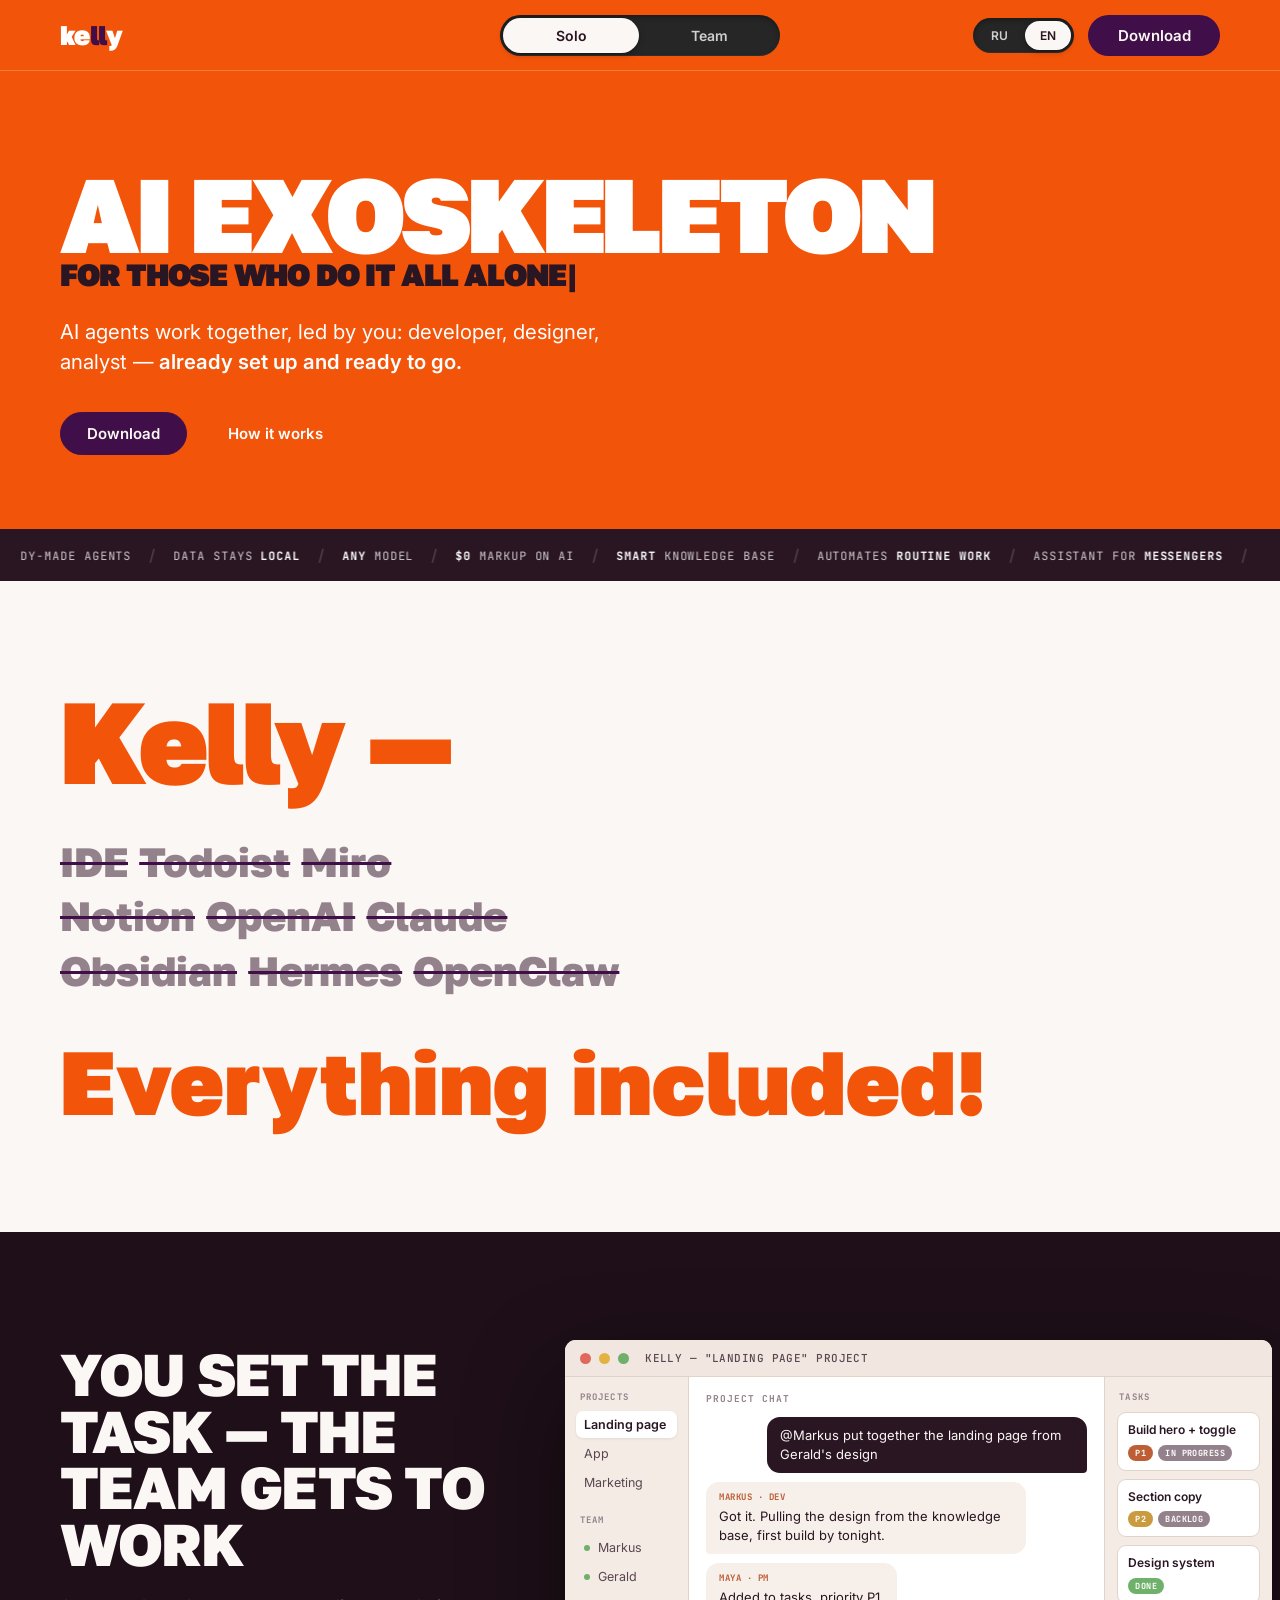
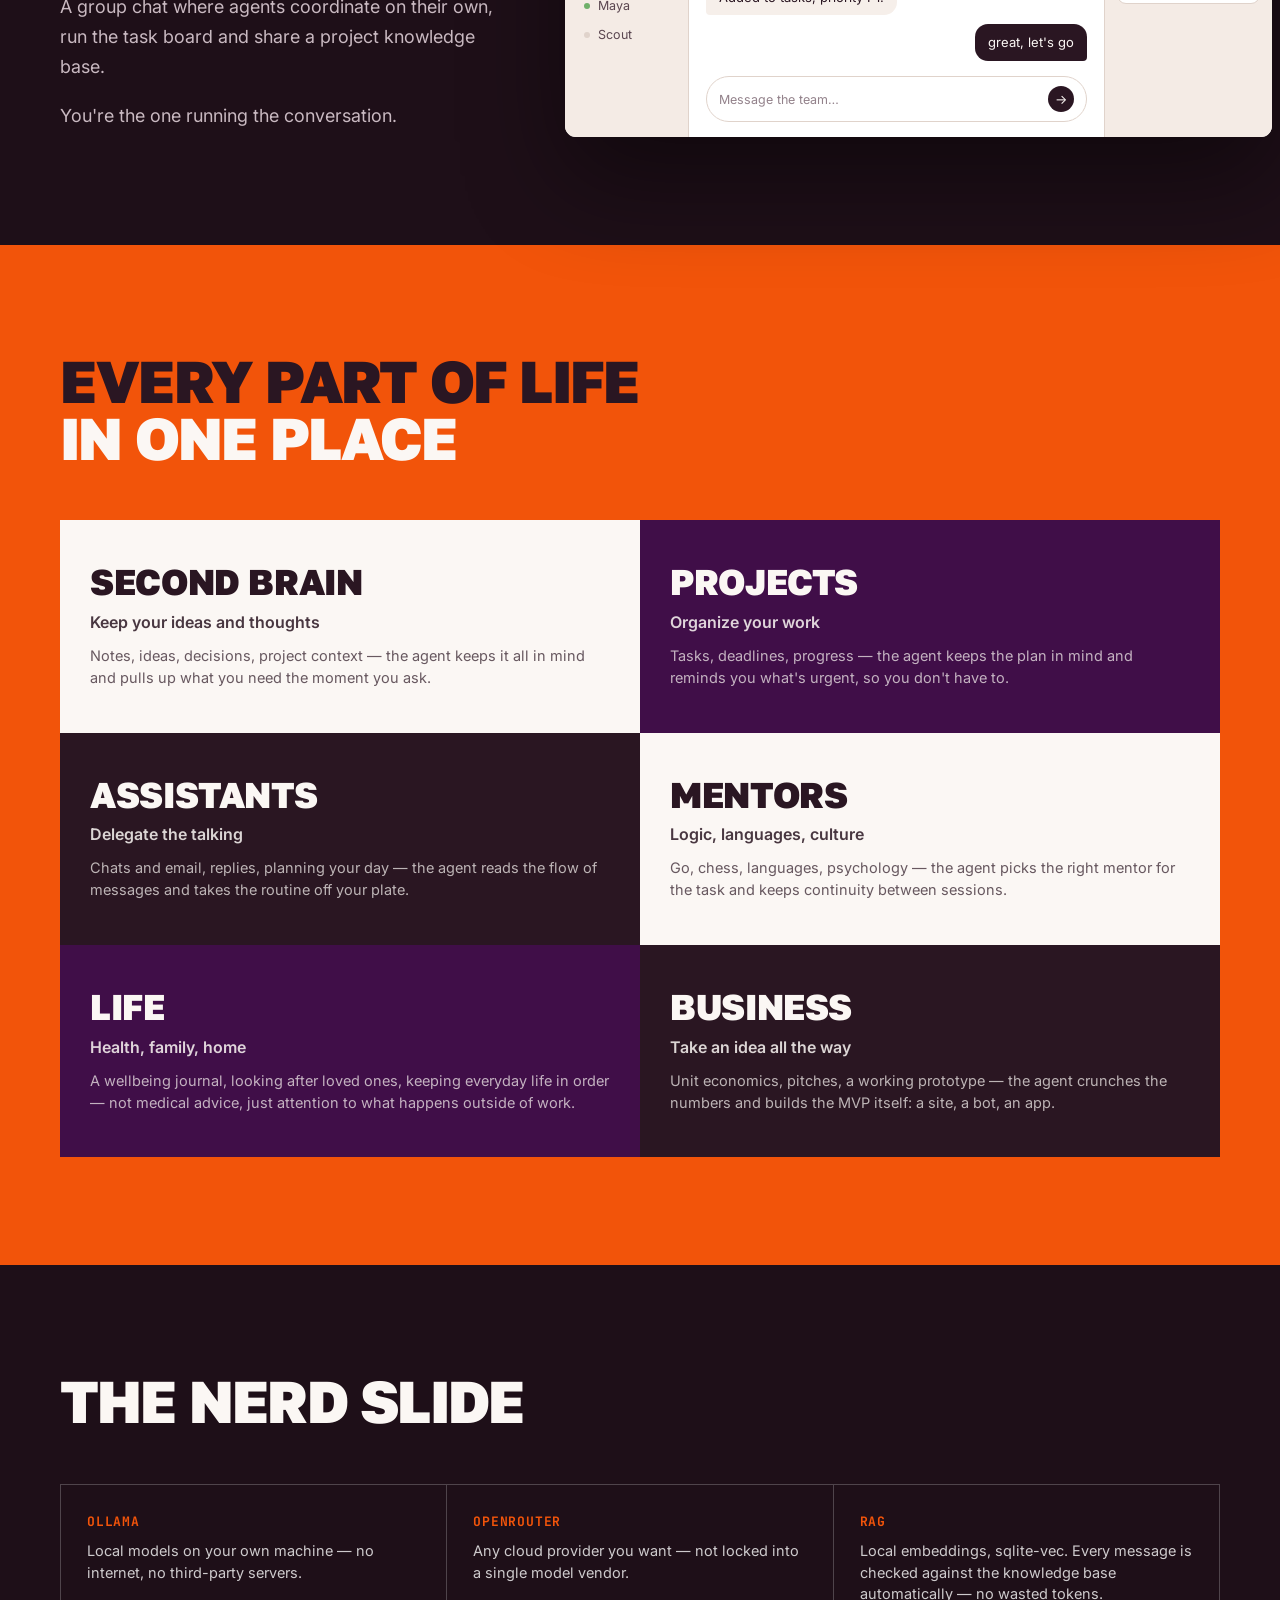
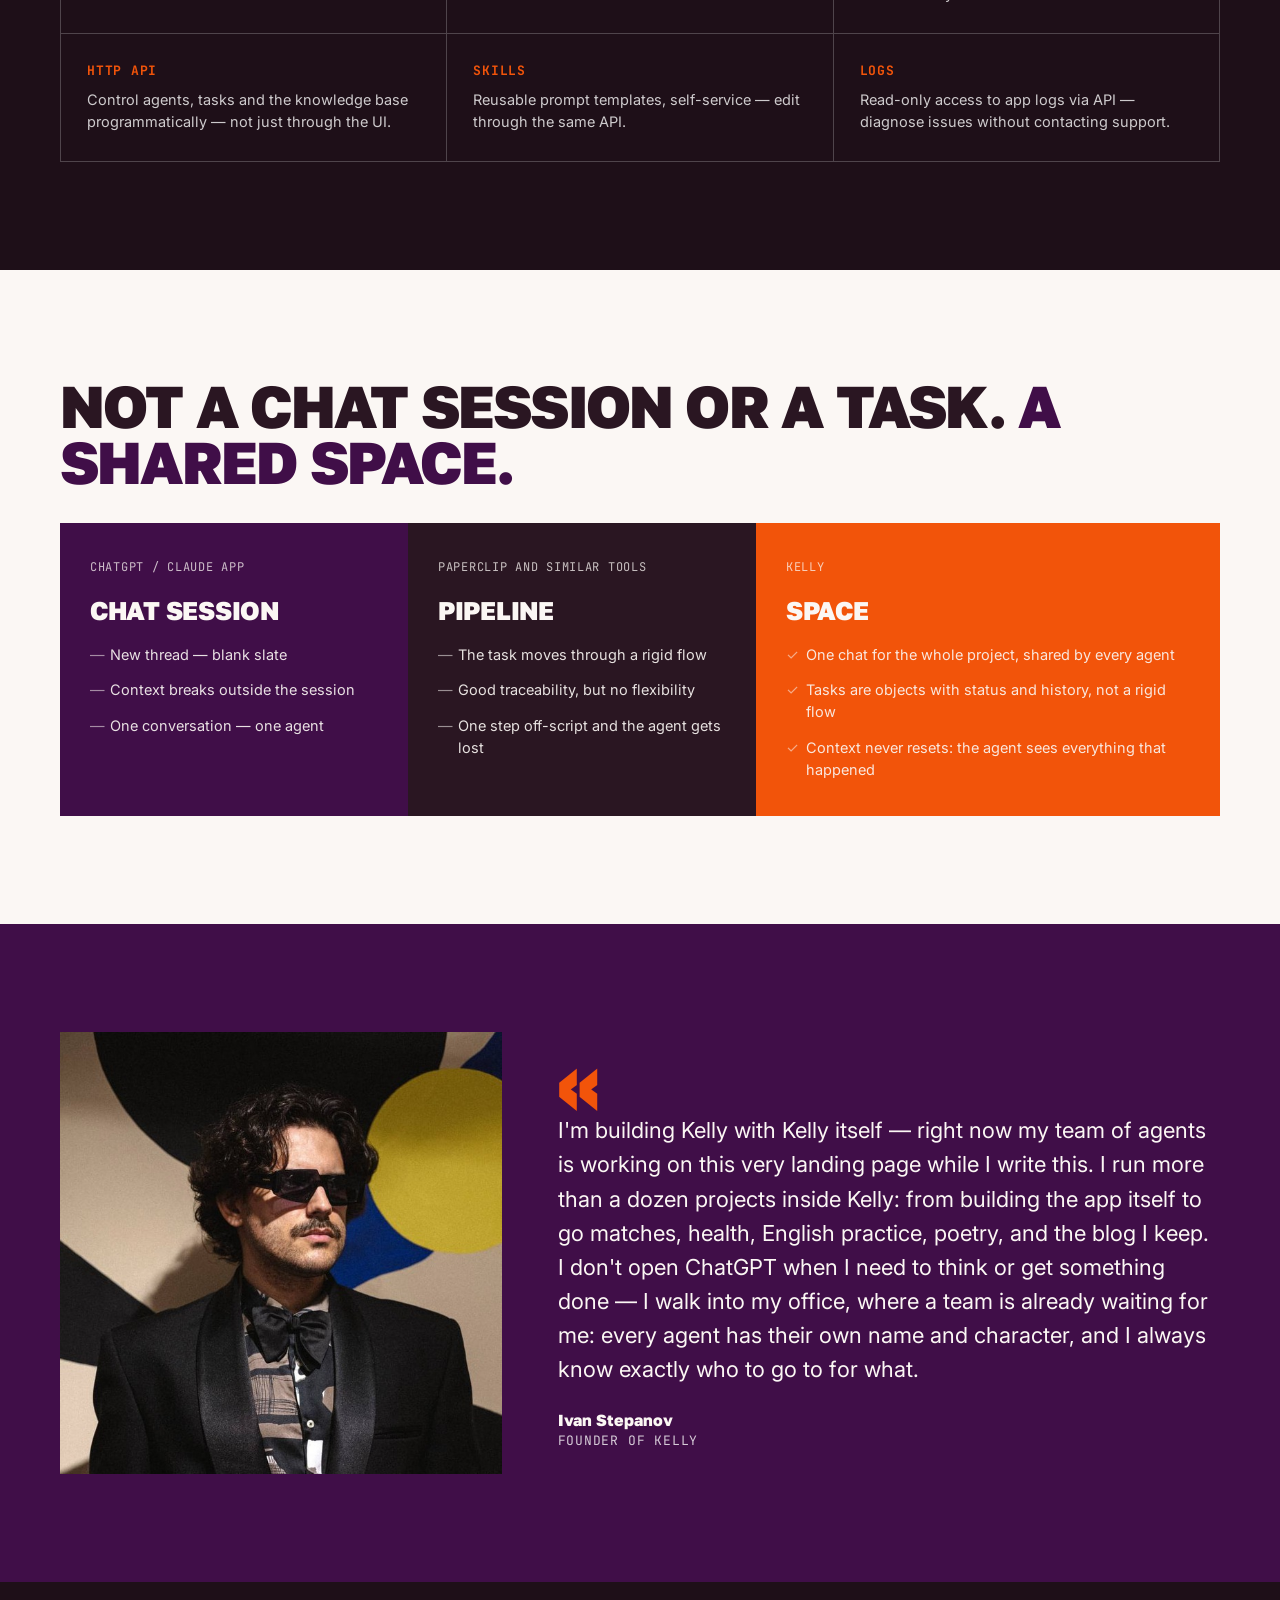
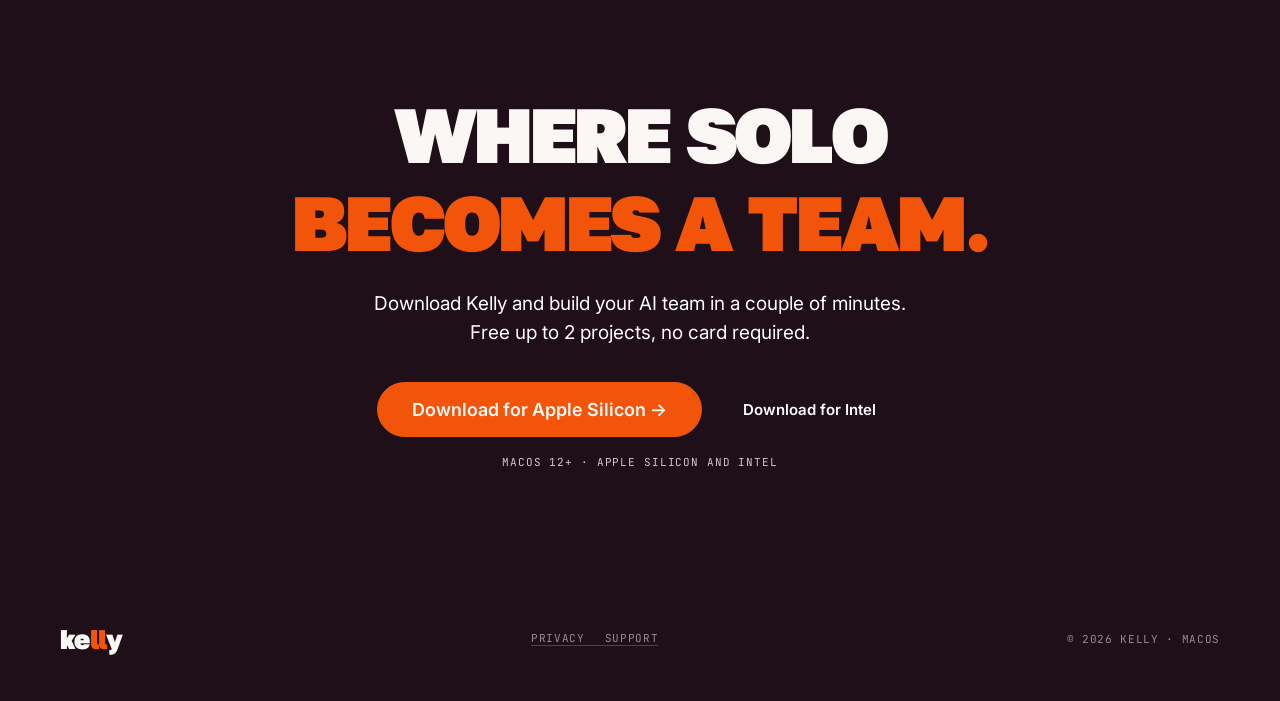
==== index.html @ 8792bb7b "feat(#596): klly.works — две кнопки скачивания под Mac-архитектуру Заменил единственную кнопку "Скач" ====
<!DOCTYPE html>
<html lang="ru">
<head>
<meta charset="UTF-8">
<meta name="viewport" content="width=device-width, initial-scale=1.0">
<title>Kelly — один человек. Целая команда.</title>
<meta name="description" content="Kelly — десктопное приложение для Mac с ИИ-агентами, которые работают вместе как команда: чат, задачи, база знаний в одном месте.">
<link rel="icon" type="image/png" sizes="32x32" href="assets/favicon-32.png">
<link rel="icon" type="image/png" sizes="16x16" href="assets/favicon-16.png">
<link rel="apple-touch-icon" sizes="180x180" href="assets/apple-touch-icon.png">
<link rel="preconnect" href="https://fonts.googleapis.com">
<link rel="preconnect" href="https://fonts.gstatic.com" crossorigin>
<link href="https://fonts.googleapis.com/css2?family=Golos+Text:wght@600;700;800;900&family=Inter:wght@400;500;600&family=JetBrains+Mono:wght@500;700&display=swap" rel="stylesheet">
<style>
:root{
  --terra:#BD5E35;--terra-dp:#9A4827;--terra-dk:#7E371F;
  --signal-orange:#F2540A; /* фирменный сигнальный оранжевый из tokens.css продукта (--color-signal-orange) */
  --cream:#FBF7F4;--bg:#F5EFEC;--ink:#2A1622;--ink-2:#5A4650;--ink-3:#93828B;--line:#E0D3CB;
  --deep:#1E0F18;--deep-2:#2E1C28;
  --violet:oklch(0.28 0.11 322); /* баклажан — тёмный, держит контраст на терракоте (светлый Violet и фирменный signal-orange #F2540A на терракоте теряются) */
  --w:#FFFFFF;--w-soft:rgba(255,255,255,.78);--w-line:rgba(255,255,255,.22);
  --disp:'Golos Text',-apple-system,sans-serif;
  --sans:'Inter',-apple-system,BlinkMacSystemFont,'Segoe UI',sans-serif;
  --mono:'JetBrains Mono',ui-monospace,monospace;
}
*,*::before,*::after{box-sizing:border-box;margin:0;padding:0}
html{scroll-behavior:smooth}
body{font-family:var(--sans);background:var(--bg);color:var(--ink);-webkit-font-smoothing:antialiased;-moz-osx-font-smoothing:grayscale;overflow-x:hidden}
.wrap{max-width:1240px;margin:0 auto;padding:0 40px;width:100%}
.aud{display:none}
body[data-mode="solo"] .aud.solo{display:block}
body[data-mode="team"] .aud.team{display:block}
.aud.solo,.aud.team{animation:fade .35s ease}
@keyframes fade{from{opacity:0}to{opacity:1}}
.mono{font-family:var(--mono);font-weight:500;font-size:12px;letter-spacing:.14em;text-transform:uppercase}
.disp{font-family:var(--disp)}

/* ── Поверхности секций ── */
.s-terra{background:var(--terra);color:var(--w)}
.s-cream{background:var(--cream);color:var(--ink)}
.s-bg{background:var(--signal-orange);color:var(--ink)}
.s-dark{background:var(--deep);color:var(--cream)}
section{padding:108px 0}

/* ── Кнопки ── */
.btn{font-family:var(--sans);font-size:15px;font-weight:600;padding:11px 26px;border-radius:999px;text-decoration:none;display:inline-flex;align-items:center;gap:9px;cursor:pointer;border:1px solid transparent;transition:background .15s,color .15s,border-color .15s,transform .05s}
.btn:active{transform:translateY(1px)}
.btn-ink{background:var(--ink);color:var(--cream);border-color:var(--ink)}
.btn-ink:hover{background:var(--terra);border-color:var(--terra);color:#fff}
.btn-terra{background:var(--terra);color:#fff;border-color:var(--terra)}
.btn-terra:hover{background:var(--terra-dp);border-color:var(--terra-dp)}
.btn-cream{background:var(--violet);color:var(--cream);border-color:var(--violet)}
.btn-cream:hover{background:var(--ink);color:var(--cream);border-color:var(--ink)}
.btn-line-w{background:transparent;color:var(--w);border-color:transparent}
.btn-line-w:hover{background:rgba(255,255,255,.08)}
.btn-line-ink{background:transparent;color:var(--ink);border-color:var(--line)}
.btn-line-ink:hover{border-color:var(--ink)}

/* ── Заголовки секций ── */
.eyebrow{display:block;margin-bottom:18px}
.title{font-family:var(--disp);font-weight:800;font-size:clamp(34px,4.6vw,66px);line-height:.96;letter-spacing:-.03em;text-transform:uppercase}
.kelly-peak{font-family:var(--disp);font-weight:900;font-size:clamp(52px,9vw,120px);letter-spacing:-.03em;line-height:.9;color:var(--signal-orange)}
.mountain{display:flex;flex-direction:column;align-items:flex-start;gap:.35em;margin:44px 0 0}
.enough{font-family:var(--disp);font-weight:900;font-size:clamp(44px,7vw,90px);line-height:.95;color:var(--signal-orange);margin-top:44px}
.mountain .mrow{display:flex;flex-wrap:wrap;justify-content:flex-start;gap:.3em .7em}
.stk{font-family:var(--disp);font-weight:800;font-size:clamp(23px,3.2vw,42px);color:var(--ink-3);text-decoration:line-through;text-decoration-color:var(--violet);text-decoration-thickness:.07em}
.title .tint{color:var(--terra)}
.s-terra .title .tint,.s-dark .title .tint,.s-bg .title .tint{color:var(--cream)}
.s-cream .eyebrow{color:var(--terra)}
.s-bg .eyebrow{color:var(--ink)}
.s-terra .eyebrow,.s-dark .eyebrow{color:var(--w-soft)}
.lede{font-size:19px;line-height:1.6;color:var(--ink-2);max-width:54ch;margin-top:22px}
.s-terra .lede{color:var(--w)}.s-dark .lede{color:#C9B9C1}
.sec-head{max-width:62ch}
.sec-head.wide{max-width:none}
.sec-head.center{margin:0 auto;text-align:center}

/* ════ NAV ════ */
nav{position:sticky;top:0;z-index:60;background:var(--signal-orange);border-bottom:1px solid var(--w-line)}
.nav-in{display:grid;grid-template-columns:1fr auto 1fr;align-items:center;height:70px;gap:18px}
.nav-in>.logo{justify-self:start}
.nav-in>.tgl{justify-self:center}
.nav-in>.nav-right{justify-self:end;display:flex;align-items:center;gap:14px}
.logo{font-family:var(--disp);font-weight:900;font-size:27px;letter-spacing:-.02em;color:var(--w);text-decoration:none}
.logo i{font-style:normal;color:var(--violet)}
.tgl{display:inline-flex;background:#262626;border-radius:999px;padding:3px;gap:2px;box-shadow:inset 0 2px 5px rgba(0,0,0,.35),inset 0 -1px 1px rgba(255,255,255,.06)}
.tgl button{font-family:var(--sans);font-size:14px;font-weight:600;color:var(--w-soft);background:transparent;border:none;cursor:pointer;padding:9px 22px;border-radius:999px;transition:color .15s,background .15s,box-shadow .15s;min-width:136px;text-align:center}
.tgl button.on{background:var(--cream);color:var(--ink);box-shadow:0 2px 6px rgba(0,0,0,.25),0 1px 2px rgba(0,0,0,.15)}
.tgl button:not(.on):hover{color:var(--w)}
.tgl.sm button{padding:7px 15px;font-size:12px;min-width:40px}
.nav-dl{font-family:var(--sans);font-size:15px;font-weight:600;color:var(--cream);background:var(--violet);padding:11px 26px;border-radius:999px;text-decoration:none;transition:opacity .15s;display:inline-block;min-width:132px;text-align:center}
.nav-dl:hover{opacity:.85}

/* ════ HERO ════ */
.hero{padding:96px 0 0;text-align:left;background:var(--signal-orange)}
.hero .head{font-family:var(--disp);font-weight:900;font-size:clamp(54px,9vw,140px);line-height:.86;letter-spacing:-.04em;text-transform:uppercase}
/* выключка двух строк по одной ширине */
.fit{display:block;max-width:880px}
.fit .line{display:block;white-space:nowrap;font-family:var(--disp);font-weight:900;line-height:.9;letter-spacing:-.04em;text-transform:uppercase;font-size:clamp(54px,9vw,120px)}
.fit .line.vio{color:var(--ink)}
.fit .line.rot .crs{display:inline-block;margin-left:.04em;color:var(--ink);animation:blink 1s step-end infinite}
@keyframes blink{50%{opacity:0}}
@media(prefers-reduced-motion:reduce){.fit .line.rot .crs{animation:none}}
.hero .lead{font-size:clamp(18px,1.6vw,22px);line-height:1.5;color:var(--w);max-width:46ch;margin:28px 0 0;font-weight:400}
.hero .lead b{font-weight:600}
.flag{display:inline-block;background:var(--cream);color:var(--ink);font-weight:600;font-size:clamp(16px,1.5vw,19px);padding:8px 16px;margin-top:24px;border-radius:3px}
.hero .actions{display:flex;gap:14px;justify-content:flex-start;margin-top:34px;flex-wrap:wrap}
.hero-eyebrow{color:var(--w-soft);margin-bottom:24px}
.facts{margin-top:74px;background:var(--ink)}
.facts-clip{overflow:hidden}
.facts .track{display:flex;align-items:center;width:max-content;padding:16px 0;will-change:transform}
.facts .grp{display:flex;align-items:center;flex:none;white-space:nowrap}
.facts .f{font-family:var(--mono);font-size:11.5px;letter-spacing:.08em;text-transform:uppercase;color:var(--w-soft);flex:none}
.facts .f b{color:var(--w);font-weight:700}
.facts .sep{color:var(--w-line);padding:0 18px;flex:none}

/* ════ ПРОБЛЕМА ════ */
.chaos{display:grid;grid-template-columns:repeat(auto-fit,minmax(220px,1fr));gap:14px;margin-top:50px}
.chaos .c{border:1px solid var(--line);background:var(--bg);border-radius:10px;padding:22px}
.chaos .c .k{font-family:var(--mono);font-size:10px;font-weight:700;letter-spacing:.1em;text-transform:uppercase;color:var(--terra);margin-bottom:10px}
.chaos .c p{font-size:15px;line-height:1.5;color:var(--ink-2)}
.resolve{margin-top:42px;display:flex;align-items:center;gap:18px;flex-wrap:wrap}
.resolve .arr{font-family:var(--disp);font-weight:800;font-size:34px;color:var(--terra)}
.resolve .rt{font-family:var(--disp);font-weight:800;font-size:clamp(22px,2.6vw,34px);text-transform:uppercase;letter-spacing:-.02em;line-height:1.05}
.resolve .rt .tint{color:var(--terra)}

/* ════ ДЕМО (тёмная) — окно приложения ════ */
.demo-grid{display:grid;grid-template-columns:.82fr 1.18fr;gap:50px;align-items:center}
.demo-copy p{font-size:18px;line-height:1.65;color:#C9B9C1;margin-top:20px;max-width:40ch}
.demo-copy .title{color:var(--cream)}
.app{background:var(--cream);border-radius:11px;box-shadow:0 40px 100px rgba(0,0,0,.45);overflow:hidden;width:108%;color:var(--ink)}
.app-bar{display:flex;align-items:center;gap:8px;padding:11px 15px;background:#F1E7E0;border-bottom:1px solid var(--line)}
.app-bar i{width:11px;height:11px;border-radius:50%;display:block;background:var(--line)}
.app-bar i:first-child{background:#E0695B}.app-bar i:nth-child(2){background:#E3B341}.app-bar i:nth-child(3){background:#6FB06A}
.app-bar .t{margin-left:8px;font-family:var(--mono);font-size:11px;font-weight:500;letter-spacing:.04em;color:var(--ink-2);text-transform:uppercase}
.app-body{display:grid;grid-template-columns:124px 1fr 168px;min-height:360px}
.rail{background:#F4EBE5;border-right:1px solid var(--line);padding:14px 11px}
.rail .lbl{font-family:var(--mono);font-size:9px;font-weight:700;letter-spacing:.12em;text-transform:uppercase;color:var(--ink-3);margin:0 0 8px 4px}
.rail .lbl.mt{margin-top:18px}
.rail .it{display:flex;align-items:center;gap:8px;padding:6px 8px;border-radius:7px;font-size:12.5px;color:var(--ink-2);margin-bottom:2px}
.rail .it.sel{background:#fff;color:var(--ink);font-weight:600;box-shadow:0 1px 3px rgba(42,22,34,.08)}
.rail .it .ds{width:6px;height:6px;border-radius:50%;background:#6FB06A;flex:none}
.rail .it.off .ds{background:var(--line)}
.chat{display:flex;flex-direction:column;padding:15px 17px;gap:9px;background:#fff}
.chat .ch{font-family:var(--mono);font-size:9.5px;font-weight:700;letter-spacing:.1em;text-transform:uppercase;color:var(--ink-3);margin-bottom:3px}
.bub{max-width:84%;padding:9px 13px;border-radius:13px;font-size:13px;line-height:1.45}
.bub.me{align-self:flex-end;background:var(--ink);color:var(--cream);border-bottom-right-radius:4px}
.bub.ag{align-self:flex-start;background:#F6EFEA;border-bottom-left-radius:4px}
.bub .who{font-family:var(--mono);font-size:9px;font-weight:700;letter-spacing:.06em;text-transform:uppercase;color:var(--terra);margin-bottom:3px}
.composer{margin-top:auto;display:flex;align-items:center;gap:9px;border:1px solid var(--line);border-radius:999px;padding:9px 12px}
.composer .ph{flex:1;font-size:12.5px;color:var(--ink-3)}
.composer .s{width:26px;height:26px;border-radius:50%;background:var(--ink);color:var(--cream);display:grid;place-items:center;font-size:13px}
.board{background:#F4EBE5;border-left:1px solid var(--line);padding:14px 12px}
.board .lbl{font-family:var(--mono);font-size:9px;font-weight:700;letter-spacing:.12em;text-transform:uppercase;color:var(--ink-3);margin:0 0 9px 2px}
.tcard{background:#fff;border:1px solid var(--line);border-radius:9px;padding:9px 10px;margin-bottom:8px}
.tcard .tt{font-size:12px;font-weight:600;line-height:1.3}
.tcard .tm{display:flex;gap:5px;margin-top:7px}
.pill{font-family:var(--mono);font-size:8.5px;font-weight:700;letter-spacing:.05em;color:#fff;border-radius:999px;padding:2px 7px;text-transform:uppercase}
.pill.p1{background:var(--terra)}.pill.p2{background:#C99A3E}.pill.st{background:var(--ink-3)}.pill.dn{background:#6FB06A}

/* ════ ПОЧЕМУ ════ */
.benefits{display:grid;grid-template-columns:repeat(auto-fit,minmax(240px,1fr));gap:2px;margin-top:54px;border:1px solid var(--line);border-radius:12px;overflow:hidden;background:var(--line)}
.ben{background:var(--cream);padding:30px 28px}
.ben .n{font-family:var(--disp);font-weight:800;font-size:13px;letter-spacing:.1em;color:var(--terra);margin-bottom:16px}
.ben h3{font-family:var(--disp);font-weight:800;font-size:21px;text-transform:uppercase;letter-spacing:-.01em;line-height:1.05}
.ben p{font-size:15px;line-height:1.55;color:var(--ink-2);margin-top:11px}

/* ════ КЕЙСЫ ════ */
.cases{display:grid;grid-template-columns:repeat(3,1fr);gap:0;margin-top:54px}
.aud.solo .cases{grid-template-columns:repeat(2,1fr)}
body[data-mode="solo"] .s-bg .cases{margin-top:54px}
.case{padding:44px 30px;display:flex;flex-direction:column;justify-content:flex-start;transition:filter .15s}
.case:hover{filter:brightness(1.07)}
.case.c-white{background:var(--cream);color:var(--ink)}
.case.c-orange{background:var(--signal-orange);color:var(--cream)}
.case.c-violet{background:var(--violet);color:var(--cream)}
.case.c-black{background:var(--ink);color:var(--cream)}
.case .role{font-family:var(--mono);font-size:11px;font-weight:700;letter-spacing:.1em;text-transform:uppercase;color:currentColor;opacity:.7;margin-bottom:18px}
.case h4{font-family:var(--disp);font-weight:800;font-size:clamp(28px,2.8vw,38px);text-transform:uppercase;letter-spacing:-.01em;line-height:1.02;color:currentColor}
.case .sub{font-size:16px;font-weight:600;line-height:1.4;color:currentColor;opacity:.85;margin-top:10px}
.case p{font-size:14.5px;line-height:1.5;color:currentColor;opacity:.7;margin-top:12px}

/* ════ ТЕХ ════ */
.techs{display:grid;grid-template-columns:repeat(3,1fr);margin-top:54px;border-top:1px solid var(--w-line);border-left:1px solid var(--w-line)}
.tech{background:var(--deep);padding:28px 26px;border-right:1px solid var(--w-line);border-bottom:1px solid var(--w-line)}
.tech .mono{font-size:13px;font-weight:700;letter-spacing:.06em;color:var(--signal-orange)}
.tech p{font-size:14.5px;line-height:1.5;color:var(--w-soft);margin-top:10px}
@media(max-width:900px){.techs{grid-template-columns:repeat(2,1fr)}}
@media(max-width:600px){.techs{grid-template-columns:1fr}}

/* ════ ОСНОВАТЕЛЬ ════ */
.s-founder{background:var(--violet);color:var(--cream)}
.founder-grid{display:grid;grid-template-columns:.4fr .6fr;gap:56px;align-items:center}
.founder-photo img{width:100%;border-radius:0;display:block;object-fit:cover;aspect-ratio:1}
.founder-quote .mark{font-family:var(--disp);font-size:80px;color:var(--signal-orange);line-height:.6;font-weight:900}
.founder-quote .quote{font-size:22px;line-height:1.55;color:var(--cream);margin-top:8px}
.founder-quote .who{margin-top:24px;display:flex;flex-direction:column;gap:2px}
.founder-quote .who .name{font-weight:800;font-family:var(--disp);font-size:16px;color:var(--cream)}
.founder-quote .who .role{font-size:13px;color:var(--w-soft);font-family:var(--mono);text-transform:uppercase;letter-spacing:.06em}
@media(max-width:900px){.founder-grid{grid-template-columns:1fr;gap:28px}.founder-photo img{max-width:220px}}

/* ════ CHAT VS TASK VS KELLY ════ */
.compare-grid{display:grid;grid-template-columns:.9fr .9fr 1.2fr;gap:0;margin-top:32px}
.compare-col{padding:36px 30px}
.compare-label{font-family:var(--mono);font-size:12px;text-transform:uppercase;letter-spacing:.06em;color:currentColor;opacity:.75;margin-bottom:20px}
.compare-col h4{font-family:var(--disp);font-weight:800;font-size:clamp(22px,2vw,28px);text-transform:uppercase;letter-spacing:-.01em;color:currentColor;margin-bottom:18px}
.compare-col ul{list-style:none;display:flex;flex-direction:column;gap:14px}
.compare-col li{font-size:14.5px;line-height:1.5;color:currentColor;opacity:.9;padding-left:20px;position:relative}
.compare-col li::before{content:'—';position:absolute;left:0;opacity:.6}
.compare-chat{background:var(--violet);color:var(--cream)}
.compare-task{background:var(--ink);color:var(--cream)}
.compare-kelly{background:var(--signal-orange);color:var(--cream)}
.compare-kelly li::before{content:'✓'}
.s-compare .eyebrow{color:var(--violet)}
.s-compare .title .tint{color:var(--violet)}
@media(max-width:760px){.compare-grid{grid-template-columns:1fr}}

/* ════ ФИНАЛ ════ */
.final{text-align:center}
.final .head{font-family:var(--disp);font-weight:900;font-size:clamp(40px,6vw,92px);line-height:1.15;letter-spacing:-.035em;text-transform:uppercase}
.final .lead{font-size:19px;color:var(--w);margin:22px auto 0;max-width:48ch;line-height:1.55}
.final .actions{display:flex;gap:14px;justify-content:center;margin-top:34px;flex-wrap:wrap}
.final .fine{margin-top:18px;font-family:var(--mono);font-size:11px;letter-spacing:.08em;text-transform:uppercase;color:var(--w-soft)}
.btn-final-dl{background:var(--signal-orange);color:var(--cream);border-color:var(--signal-orange);font-size:18px;padding:16px 34px}
.btn-final-dl:hover{background:var(--terra-dp);border-color:var(--terra-dp)}

/* ════ FOOTER ════ */
footer{background:var(--deep);color:#9a8a93;padding:46px 0}
.foot-in{display:flex;align-items:center;justify-content:space-between;gap:22px;flex-wrap:wrap;font-family:var(--mono);font-size:11px;letter-spacing:.06em;text-transform:uppercase}
.foot-in .logo{color:var(--cream);text-transform:none}.foot-in .logo i{color:var(--signal-orange)}
.foot-nav{display:flex;gap:20px;background:transparent}
.foot-nav a{color:#9a8a93;text-decoration:none}.foot-nav a:hover{color:var(--terra)}

@media(max-width:900px){
  .demo-grid{grid-template-columns:1fr;gap:36px}.app{width:100%}
  .cases{grid-template-columns:repeat(2,1fr)}
}
@media(max-width:640px){
  .nav-in{grid-template-columns:auto 1fr;height:auto;padding:14px 0;row-gap:12px}
  .nav-in>.logo{grid-column:1}
  .nav-in>.nav-right{grid-column:2}
  .nav-in>.tgl{grid-column:1/-1;justify-self:stretch}
  .tgl{justify-content:center}
}
@media(max-width:600px){
  .wrap{padding:0 22px}section{padding:74px 0}
  .hero .head{font-size:46px}
  .app-body{grid-template-columns:1fr}.rail,.board{display:none}
  .facts .sep{padding:0 9px}
  .cases,.aud.solo .cases{grid-template-columns:1fr}
}
</style>
</head>
<body data-mode="solo">

<!-- ══ NAV ══ -->
<nav><div class="wrap nav-in">
  <a class="logo" href="#">ke<i>ll</i>y</a>
  <div class="tgl" role="tablist" aria-label="Аудитория">
    <button id="t-solo" class="on" onclick="setMode('solo')" data-i18n="mode_solo">Для себя</button>
    <button id="t-team" onclick="setMode('team')" data-i18n="mode_team">Для бизнеса</button>
  </div>
  <div class="nav-right">
    <div class="tgl sm" role="tablist" aria-label="Language">
      <button id="l-ru" class="on" onclick="setLang('ru')">RU</button>
      <button id="l-en" onclick="setLang('en')">EN</button>
    </div>
    <a class="nav-dl" href="#download" data-i18n="nav_dl">Скачать</a>
  </div>
</div></nav>

<!-- ══ HERO ══ -->
<header class="s-terra hero"><div class="wrap">
  <h1 class="head fit"><span class="line" data-i18n="hero_line1">ИИ-экзоскелет</span><span class="line vio rot" id="rotLine"><span id="rotPrefix" data-i18n="hero_rot_prefix">для тех, кто </span><span class="rot-txt" id="rotTxt"></span><span class="crs">|</span></span></h1>
  <div class="aud solo">
    <p class="lead" data-i18n="hero_solo_lead">ИИ-агенты работают вместе под твоим началом: разработчик, дизайнер, аналитик — <b>уже настроены и&nbsp;готовы.</b></p>
    <div class="actions">
      <a class="btn btn-cream" href="#download" data-i18n="btn_download">Скачать</a>
      <a class="btn btn-line-w" href="#how" data-i18n="btn_how">Как это работает</a>
    </div>
  </div>
  <div class="aud team">
    <p class="lead" data-i18n="hero_team_lead">Дай каждому сотруднику целую команду. Поставил приложение — у человека уже есть разработчик, аналитик, ассистент. <b>Внедрение — это установка, а не проект на год.</b></p>
    <div class="flag" data-i18n="hero_team_flag">Один клик. Не один квартал.</div>
    <div class="actions">
      <a class="btn btn-cream" href="#download" data-i18n="btn_download">Скачать</a>
      <a class="btn btn-line-w" href="#how" data-i18n="btn_biz_pricing">Тарифы для бизнеса</a>
    </div>
  </div>
</div>
  <div class="facts"><div class="wrap facts-clip"><div class="track">
    <div class="grp" data-i18n="facts_ticker">
      <span class="f"><b>30+</b> готовых агентов</span><span class="sep">/</span>
      <span class="f">данные хранятся <b>локально</b></span><span class="sep">/</span>
      <span class="f"><b>любые</b> модели</span><span class="sep">/</span>
      <span class="f"><b>$0</b> наценки на ИИ</span><span class="sep">/</span>
      <span class="f"><b>умная</b> база знаний</span><span class="sep">/</span>
      <span class="f">автоматизация <b>рутин</b></span><span class="sep">/</span>
      <span class="f">ассистент для <b>мессенджеров</b></span><span class="sep">/</span>
      <span class="f">работает <b>24/7</b></span><span class="sep">/</span>
      <span class="f"><b>приватность</b> по умолчанию</span><span class="sep">/</span>
    </div>
    <div class="grp" data-i18n="facts_ticker">
      <span class="f"><b>30+</b> готовых агентов</span><span class="sep">/</span>
      <span class="f">данные хранятся <b>локально</b></span><span class="sep">/</span>
      <span class="f"><b>любые</b> модели</span><span class="sep">/</span>
      <span class="f"><b>$0</b> наценки на ИИ</span><span class="sep">/</span>
      <span class="f"><b>умная</b> база знаний</span><span class="sep">/</span>
      <span class="f">автоматизация <b>рутин</b></span><span class="sep">/</span>
      <span class="f">ассистент для <b>мессенджеров</b></span><span class="sep">/</span>
      <span class="f">работает <b>24/7</b></span><span class="sep">/</span>
      <span class="f"><b>приватность</b> по умолчанию</span><span class="sep">/</span>
    </div>
  </div></div></div>
</header>

<!-- ══ ПРОБЛЕМА ══ -->
<section class="s-cream"><div class="wrap">
  <div class="aud solo">
    <div class="sec-head wide">
      <h2 class="kelly-peak">Kelly —</h2>
      <div class="mountain">
        <div class="mrow"><span class="stk">IDE</span><span class="stk">Todoist</span><span class="stk">Miro</span></div>
        <div class="mrow"><span class="stk">Notion</span><span class="stk">OpenAI</span><span class="stk">Claude</span></div>
        <div class="mrow"><span class="stk">Obsidian</span><span class="stk">Hermes</span><span class="stk">OpenClaw</span></div>
      </div>
      <p class="enough" data-i18n="problem_enough">Всё включено!</p>
    </div>
  </div>
  <div class="aud team">
    <div class="sec-head">
      <span class="mono eyebrow" data-i18n="problem_team_eyebrow">Узнаёте?</span>
      <h2 class="title" data-i18n="problem_team_title">«Внедрить ИИ» звучит как <span class="tint">большой проект</span></h2>
      <p class="lede" data-i18n="problem_team_lede">Кажется, нужны месяцы интеграций, обучение и отдельный бюджет. Поэтому до дела так и не доходит — откладывается на «потом».</p>
    </div>
    <div class="chaos">
      <div class="c"><div class="k" data-i18n="chaos_1_k">Интеграции</div><p data-i18n="chaos_1_p">подключить ИИ к каждой системе</p></div>
      <div class="c"><div class="k" data-i18n="chaos_2_k">Обучение</div><p data-i18n="chaos_2_p">научить людей писать промпты</p></div>
      <div class="c"><div class="k" data-i18n="chaos_3_k">Безопасность</div><p data-i18n="chaos_3_p">куда уходят данные компании?</p></div>
      <div class="c"><div class="k" data-i18n="chaos_4_k">Сроки и бюджет</div><p data-i18n="chaos_4_p">проект на квартал, легко отложить</p></div>
    </div>
    <div class="resolve"><span class="arr">→</span><span class="rt" data-i18n="problem_team_resolve">С Kelly это <span class="tint">установка приложения</span>. Сегодня</span></div>
  </div>
</div></section>

<!-- ══ ДЕМО (тёмная) ══ -->
<section class="s-dark" id="how"><div class="wrap demo-grid">
  <div class="demo-copy">
    <div class="aud solo">
      <h2 class="title" data-i18n="demo_solo_title">Ставишь задачу — <span class="tint">команда работает</span></h2>
      <p data-i18n="demo_solo_p1">Групповой чат, где агенты сами координируются, ведут доску задач и общую базу знаний проекта.</p>
      <p data-i18n="demo_solo_p2">Ты — руководитель в разговоре.</p>
    </div>
    <div class="aud team">
      <h2 class="title" data-i18n="demo_team_title">Рабочее место, где <span class="tint">один = команда</span></h2>
      <p data-i18n="demo_team_p1">Каждый сотрудник получает готовую ИИ-команду с настроенными ролями. Они координируются в чате, ведут задачи и знания проекта.</p>
      <p data-i18n="demo_team_p2">Один стандарт рабочего места на каждом компьютере.</p>
    </div>
  </div>
  <div class="app" aria-hidden="true">
    <div class="app-bar"><i></i><i></i><i></i><span class="t" data-i18n="app_bar_title">Kelly — проект «Лендинг»</span></div>
    <div class="app-body">
      <div class="rail">
        <p class="lbl" data-i18n="app_projects">Проекты</p>
        <div class="it sel" data-i18n="app_proj_landing">Лендинг</div><div class="it" data-i18n="app_proj_app">Приложение</div><div class="it" data-i18n="app_proj_marketing">Маркетинг</div>
        <p class="lbl mt" data-i18n="app_team">Команда</p>
        <div class="it"><span class="ds"></span>Markus</div><div class="it"><span class="ds"></span>Gerald</div>
        <div class="it"><span class="ds"></span>Maya</div><div class="it off"><span class="ds"></span>Scout</div>
      </div>
      <div class="chat">
        <div class="ch" data-i18n="app_chat_head">Чат проекта</div>
        <div class="bub me" data-i18n="app_msg1">@Markus собери лендинг по макету Gerald</div>
        <div class="bub ag"><div class="who">Markus · Dev</div><span data-i18n="app_msg2">Принял. Беру дизайн из базы знаний, к вечеру первый билд.</span></div>
        <div class="bub ag"><div class="who">Maya · PM</div><span data-i18n="app_msg3">Добавила в задачи, приоритет P1.</span></div>
        <div class="bub me" data-i18n="app_msg4">отлично, погнали</div>
        <div class="composer"><span class="ph" data-i18n="app_input">Написать команде…</span><span class="s">→</span></div>
      </div>
      <div class="board">
        <p class="lbl" data-i18n="app_tasks">Задачи</p>
        <div class="tcard"><div class="tt" data-i18n="app_task1">Сверстать hero + тогл</div><div class="tm"><span class="pill p1">P1</span><span class="pill st" data-i18n="app_status_progress">в работе</span></div></div>
        <div class="tcard"><div class="tt" data-i18n="app_task2">Тексты секций</div><div class="tm"><span class="pill p2">P2</span><span class="pill st" data-i18n="app_status_backlog">бэклог</span></div></div>
        <div class="tcard"><div class="tt" data-i18n="app_task3">Дизайн-система</div><div class="tm"><span class="pill dn" data-i18n="app_status_done">готово</span></div></div>
      </div>
    </div>
  </div>
</div></section>

<!-- ══ КЕЙСЫ ══ -->
<section class="s-bg"><div class="wrap">
  <div class="aud team sec-head center">
    <span class="mono eyebrow" data-i18n="cases_team_eyebrow">Что ты сможешь</span>
    <h2 class="title" data-i18n="cases_team_title">Команда под <span class="tint">каждую функцию</span></h2>
  </div>
  <div class="aud solo sec-head">
    <h2 class="title" data-i18n="cases_solo_title">Все сферы жизни <span class="tint">в одном&nbsp;месте</span></h2>
  </div>
  <div class="aud solo"><div class="cases">
    <div class="case c-white"><h4 data-i18n="case1_h4">Второй мозг</h4><p class="sub" data-i18n="case1_sub">Храни идеи и мысли</p><p data-i18n="case1_p">Заметки, идеи, решения, контекст проектов — агент держит это в голове и достаёт нужное по первому вопросу.</p></div>
    <div class="case c-violet"><h4 data-i18n="case2_h4">Проекты</h4><p class="sub" data-i18n="case2_sub">Организуй работу</p><p data-i18n="case2_p">Задачи, дедлайны, прогресс — агент держит план в голове и напоминает, что горит, вместо тебя.</p></div>
    <div class="case c-black"><h4 data-i18n="case3_h4">Ассистенты</h4><p class="sub" data-i18n="case3_sub">Делегируй общение</p><p data-i18n="case3_p">Чаты и почта, ответы, планирование дня — агент читает поток сообщений и берёт рутину на себя.</p></div>
    <div class="case c-white"><h4 data-i18n="case4_h4">Наставники</h4><p class="sub" data-i18n="case4_sub">Логика, языки, культура</p><p data-i18n="case4_p">Го, шахматы, языки, психология — агент подбирает наставника под задачу и держит связь между занятиями.</p></div>
    <div class="case c-violet"><h4 data-i18n="case5_h4">Жизнь</h4><p class="sub" data-i18n="case5_sub">Здоровье, семья, быт</p><p data-i18n="case5_p">Дневник самочувствия, забота о близких, порядок в бытовых делах — не медсовет, а внимание к тому, что происходит вне работы.</p></div>
    <div class="case c-black"><h4 data-i18n="case6_h4">Бизнес</h4><p class="sub" data-i18n="case6_sub">Веди идею до результата</p><p data-i18n="case6_p">Юнит-экономика, питчи, рабочий прототип — агент считает цифры и сам собирает MVP: сайт, бота, приложение.</p></div>
  </div></div>
  <div class="aud team"><div class="cases">
    <div class="case"><div class="role" data-i18n="tcase1_role">Разработка</div><h4 data-i18n="tcase1_h4">ИИ в каждом репозитории</h4><p data-i18n="tcase1_p">Команда получает агентов, которые знают код проекта и ускоряют доставку.</p></div>
    <div class="case"><div class="role" data-i18n="tcase2_role">Маркетинг</div><h4 data-i18n="tcase2_h4">Контент и кампании</h4><p data-i18n="tcase2_p">Маркетолог, копирайтер, аналитик рынка — функция, готовая к запуску.</p></div>
    <div class="case"><div class="role" data-i18n="tcase3_role">Операции</div><h4 data-i18n="tcase3_h4">Процессы без рутины</h4><p data-i18n="tcase3_p">Агенты ведут задачи, отчёты и координацию — меньше ручной операционки.</p></div>
    <div class="case"><div class="role" data-i18n="tcase4_role">Каждый сотрудник</div><h4 data-i18n="tcase4_h4">Личный ИИ-офис</h4><p data-i18n="tcase4_p">Один стандарт рабочего места на каждом компьютере компании.</p></div>
  </div></div>
</div></section>

<!-- ══ СЛАЙД ДЛЯ ТЕХНАРЕЙ ══ -->
<div class="aud solo">
<section class="s-dark"><div class="wrap">
  <div class="sec-head">
    <h2 class="title" data-i18n="tech_title">Слайд для <span class="tint">технарей</span></h2>
  </div>
  <div class="techs">
    <div class="tech"><div class="mono">OLLAMA</div><p data-i18n="tech_ollama">Локальные модели на своей машине — без интернета и без чужих серверов.</p></div>
    <div class="tech"><div class="mono">OPENROUTER</div><p data-i18n="tech_openrouter">Любой облачный провайдер на выбор — не заперты в одном поставщике моделей.</p></div>
    <div class="tech"><div class="mono">RAG</div><p data-i18n="tech_rag">Локальные embeddings, sqlite-vec. Каждое сообщение сверяется с базой знаний автоматически — без лишних токенов.</p></div>
    <div class="tech"><div class="mono">HTTP API</div><p data-i18n="tech_api">Управляй агентами, задачами и базой знаний программно — не только через UI.</p></div>
    <div class="tech"><div class="mono" data-i18n="tech_skills_label">СКИЛЛЫ</div><p data-i18n="tech_skills">Переиспользуемые prompt-шаблоны, self-service — правишь через тот же API.</p></div>
    <div class="tech"><div class="mono" data-i18n="tech_logs_label">ЛОГИ</div><p data-i18n="tech_logs">Read-only доступ к логам приложения через API — диагностика без похода в поддержку.</p></div>  </div>
</div></section>
</div>

<!-- ══ ПОЧЕМУ (бизнес) ══ -->
<div class="aud team">
<section class="s-cream"><div class="wrap">
  <div class="sec-head center">
    <span class="mono eyebrow" data-i18n="ben_eyebrow">Почему Kelly, а не ChatGPT, Claude App или Claude Code</span>
    <h2 class="title" data-i18n="ben_title">Не функции. <span class="tint">Результат.</span></h2>
  </div>
  <div class="benefits">
    <div class="ben"><div class="n">01</div><h3 data-i18n="ben1_h3">Внедрение = установка</h3><p data-i18n="ben1_p">Никаких интеграций и месяцев проекта. Поставил приложение сотруднику — всё началось.</p></div>
    <div class="ben"><div class="n">02</div><h3 data-i18n="ben2_h3">Готовые роли</h3><p data-i18n="ben2_p">Разработчик, дизайнер, аналитик, исследователь — настроенные специалисты с первого дня.</p></div>
    <div class="ben"><div class="n">03</div><h3 data-i18n="ben3_h3">Данные не уходят</h3><p data-i18n="ben3_p">Всё работает локально на машине сотрудника. Вы решаете, к чему агенты имеют доступ.</p></div>
    <div class="ben"><div class="n">04</div><h3 data-i18n="ben4_h3">Без наценки на ИИ</h3><p data-i18n="ben4_p">За провайдеров платите напрямую — Kelly не берёт markup. Прозрачно на масштабе.</p></div>
  </div>
</div></section>
</div>

<!-- ══ CHAT-CENTRIC / TASK-CENTRIC / KELLY ══ -->
<div class="aud solo">
<section class="s-cream s-compare"><div class="wrap">
  <div class="sec-head wide">
    <h2 class="title" data-i18n="compare_title">Не чат-сессия или задача. <span class="tint">Общее пространство.</span></h2>
  </div>
  <div class="compare-grid">
    <div class="compare-col compare-chat">
      <div class="compare-label">ChatGPT / Claude App</div>
      <h4 data-i18n="compare_chat_h4">Чат-сессия</h4>
      <ul data-i18n="compare_chat_ul">
        <li>Новый тред — чистый лист</li>
        <li>Контекст обрывается за пределами сессии</li>
        <li>Один разговор — один агент</li>
      </ul>
    </div>
    <div class="compare-col compare-task">
      <div class="compare-label" data-i18n="compare_task_label">Paperclip и похожие</div>
      <h4 data-i18n="compare_task_h4">Пайплайн</h4>
      <ul data-i18n="compare_task_ul">
        <li>Задача проходит по жёсткому флоу</li>
        <li>Хорошая трейсабилити, но нет гибкости</li>
        <li>Шаг в сторону — и агент теряется</li>
      </ul>
    </div>
    <div class="compare-col compare-kelly">
      <div class="compare-label">Kelly</div>
      <h4 data-i18n="compare_kelly_h4">Пространство</h4>
      <ul data-i18n="compare_kelly_ul">
        <li>Один чат на весь проект, общий для всех агентов</li>
        <li>Задачи — объекты со статусом и историей, не жёсткий флоу</li>
        <li>Контекст не сбрасывается: агент видит всё, что было</li>
      </ul>
    </div>
  </div>
</div></section>
</div>

<!-- ══ ОСНОВАТЕЛЬ ══ -->
<div class="aud solo">
<section class="s-founder"><div class="wrap">
  <div class="founder-grid">
    <div class="founder-photo"><img src="assets/founder.jpg" alt="Иван Степанов, создатель Kelly" data-i18n-alt="founder_alt"></div>
    <div class="founder-quote">
      <div class="mark">«</div>
      <p class="quote" data-i18n="founder_quote">Я строю Kelly с помощью самой Kelly — прямо сейчас команда моих агентов работает над этим лендингом, пока я пишу это. У меня в Kelly крутится больше десятка проектов: от разработки самого приложения до партий в го, здоровья, английского, стихов и блога, который я веду. Я не открываю ChatGPT, когда нужно подумать или сделать — я захожу в свой офис, где меня уже ждёт команда: у каждого агента своё имя и характер, и я всегда знаю, к кому из них идти с чем.</p>
      <div class="who"><span class="name" data-i18n="founder_name">Иван Степанов</span><span class="role" data-i18n="founder_role">Создатель Kelly</span></div>
    </div>
  </div>
</div></section>
</div>

<!-- ══ ФИНАЛ ══ -->
<section class="s-dark final" id="download"><div class="wrap">
  <div class="aud solo">
    <h2 class="head" data-i18n="final_solo_head">Где один<br><span style="color:var(--signal-orange)">становится командой.</span></h2>
    <p class="lead" data-i18n="final_solo_lead">Скачай Kelly и собери свою ИИ-команду за пару минут. Бесплатно до 2 проектов, без карты.</p>
    <div class="actions"><a class="btn btn-final-dl dock" href="https://github.com/stepanovis/kelly-desktop/releases/latest/download/Kelly-arm64.dmg" data-i18n="final_dl_btn_arm" aria-label="Download Kelly for Apple Silicon Mac">Скачать для Apple Silicon →</a><a class="btn btn-line-w" href="https://github.com/stepanovis/kelly-desktop/releases/latest/download/Kelly-x64.dmg" data-i18n="final_dl_btn_intel" aria-label="Download Kelly for Intel Mac">Скачать для Intel</a></div>
    <div class="fine" data-i18n="final_solo_fine">macOS 12+ · Apple Silicon и Intel</div>
  </div>
  <div class="aud team">
    <h2 class="head" data-i18n="final_team_head">Трансформация —<br><span style="color:var(--signal-orange)">в один клик.</span></h2>
    <p class="lead" data-i18n="final_team_lead">Поставьте Kelly сотрудникам и дайте команде ИИ-офис уже сегодня. Без интеграций и долгих внедрений.</p>
    <div class="actions"><a class="btn btn-cream dock" href="https://github.com/stepanovis/kelly-desktop/releases/latest/download/Kelly-arm64.dmg" data-i18n="final_dl_btn_arm" aria-label="Download Kelly for Apple Silicon Mac">Скачать для Apple Silicon →</a><a class="btn btn-line-w" href="https://github.com/stepanovis/kelly-desktop/releases/latest/download/Kelly-x64.dmg" data-i18n="final_dl_btn_intel" aria-label="Download Kelly for Intel Mac">Скачать для Intel</a><a class="btn btn-line-w" href="#" data-i18n="btn_biz_pricing">Тарифы для бизнеса</a></div>
    <div class="fine" data-i18n="final_team_fine">macOS 12+ · отмена в любой момент</div>
  </div>
</div></section>

<!-- ══ FOOTER ══ -->
<footer><div class="wrap foot-in">
  <a class="logo" href="#">ke<i>ll</i>y</a>
  <nav class="foot-nav"><a href="/privacy.html" data-i18n="foot_privacy">Приватность</a><a href="https://t.me/+TKYEAe1RvQo5ZjNi" target="_blank" rel="noopener" data-i18n="foot_support">Поддержка</a></nav>
  <span>© 2026 Kelly · macOS</span>
</div></footer>

<script>
var T = {
  ru: {
    hero_line1: "ИИ-экзоскелет",
    hero_rot_prefix: "для тех, кто ",
    mode_solo: "Для себя",
    mode_team: "Для бизнеса",
    nav_dl: "Скачать",
    btn_download: "Скачать",
    btn_how: "Как это работает",
    btn_biz_pricing: "Тарифы для бизнеса",
    hero_solo_lead: "ИИ-агенты работают вместе под твоим началом: разработчик, дизайнер, аналитик — <b>уже настроены и&nbsp;готовы.</b>",
    hero_team_lead: "Дай каждому сотруднику целую команду. Поставил приложение — у человека уже есть разработчик, аналитик, ассистент. <b>Внедрение — это установка, а не проект на год.</b>",
    hero_team_flag: "Один клик. Не один квартал.",
    facts_ticker: '<span class="f"><b>30+</b> готовых агентов</span><span class="sep">/</span><span class="f">данные хранятся <b>локально</b></span><span class="sep">/</span><span class="f"><b>любые</b> модели</span><span class="sep">/</span><span class="f"><b>$0</b> наценки на ИИ</span><span class="sep">/</span><span class="f"><b>умная</b> база знаний</span><span class="sep">/</span><span class="f">автоматизация <b>рутин</b></span><span class="sep">/</span><span class="f">ассистент для <b>мессенджеров</b></span><span class="sep">/</span><span class="f">работает <b>24/7</b></span><span class="sep">/</span><span class="f"><b>приватность</b> по умолчанию</span><span class="sep">/</span>',
    problem_enough: "Всё включено!",
    problem_team_eyebrow: "Узнаёте?",
    problem_team_title: "«Внедрить ИИ» звучит как <span class=\"tint\">большой проект</span>",
    problem_team_lede: "Кажется, нужны месяцы интеграций, обучение и отдельный бюджет. Поэтому до дела так и не доходит — откладывается на «потом».",
    chaos_1_k: "Интеграции", chaos_1_p: "подключить ИИ к каждой системе",
    chaos_2_k: "Обучение", chaos_2_p: "научить людей писать промпты",
    chaos_3_k: "Безопасность", chaos_3_p: "куда уходят данные компании?",
    chaos_4_k: "Сроки и бюджет", chaos_4_p: "проект на квартал, легко отложить",
    problem_team_resolve: "С Kelly это <span class=\"tint\">установка приложения</span>. Сегодня",
    demo_solo_title: "Ставишь задачу — <span class=\"tint\">команда работает</span>",
    demo_solo_p1: "Групповой чат, где агенты сами координируются, ведут доску задач и общую базу знаний проекта.",
    demo_solo_p2: "Ты — руководитель в разговоре.",
    demo_team_title: "Рабочее место, где <span class=\"tint\">один = команда</span>",
    demo_team_p1: "Каждый сотрудник получает готовую ИИ-команду с настроенными ролями. Они координируются в чате, ведут задачи и знания проекта.",
    demo_team_p2: "Один стандарт рабочего места на каждом компьютере.",
    app_bar_title: "Kelly — проект «Лендинг»",
    app_projects: "Проекты", app_proj_landing: "Лендинг", app_proj_app: "Приложение", app_proj_marketing: "Маркетинг",
    app_team: "Команда",
    app_chat_head: "Чат проекта",
    app_msg1: "@Markus собери лендинг по макету Gerald",
    app_msg2: "Принял. Беру дизайн из базы знаний, к вечеру первый билд.",
    app_msg3: "Добавила в задачи, приоритет P1.",
    app_msg4: "отлично, погнали",
    app_input: "Написать команде…",
    app_tasks: "Задачи",
    app_task1: "Сверстать hero + тогл", app_status_progress: "в работе",
    app_task2: "Тексты секций", app_status_backlog: "бэклог",
    app_task3: "Дизайн-система", app_status_done: "готово",
    cases_team_eyebrow: "Что ты сможешь",
    cases_team_title: "Команда под <span class=\"tint\">каждую функцию</span>",
    cases_solo_title: "Все сферы жизни <span class=\"tint\">в одном&nbsp;месте</span>",
    case1_h4: "Второй мозг", case1_sub: "Храни идеи и мысли", case1_p: "Заметки, идеи, решения, контекст проектов — агент держит это в голове и достаёт нужное по первому вопросу.",
    case2_h4: "Проекты", case2_sub: "Организуй работу", case2_p: "Задачи, дедлайны, прогресс — агент держит план в голове и напоминает, что горит, вместо тебя.",
    case3_h4: "Ассистенты", case3_sub: "Делегируй общение", case3_p: "Чаты и почта, ответы, планирование дня — агент читает поток сообщений и берёт рутину на себя.",
    case4_h4: "Наставники", case4_sub: "Логика, языки, культура", case4_p: "Го, шахматы, языки, психология — агент подбирает наставника под задачу и держит связь между занятиями.",
    case5_h4: "Жизнь", case5_sub: "Здоровье, семья, быт", case5_p: "Дневник самочувствия, забота о близких, порядок в бытовых делах — не медсовет, а внимание к тому, что происходит вне работы.",
    case6_h4: "Бизнес", case6_sub: "Веди идею до результата", case6_p: "Юнит-экономика, питчи, рабочий прототип — агент считает цифры и сам собирает MVP: сайт, бота, приложение.",
    tcase1_role: "Разработка", tcase1_h4: "ИИ в каждом репозитории", tcase1_p: "Команда получает агентов, которые знают код проекта и ускоряют доставку.",
    tcase2_role: "Маркетинг", tcase2_h4: "Контент и кампании", tcase2_p: "Маркетолог, копирайтер, аналитик рынка — функция, готовая к запуску.",
    tcase3_role: "Операции", tcase3_h4: "Процессы без рутины", tcase3_p: "Агенты ведут задачи, отчёты и координацию — меньше ручной операционки.",
    tcase4_role: "Каждый сотрудник", tcase4_h4: "Личный ИИ-офис", tcase4_p: "Один стандарт рабочего места на каждом компьютере компании.",
    tech_title: "Слайд для <span class=\"tint\">технарей</span>",
    tech_ollama: "Локальные модели на своей машине — без интернета и без чужих серверов.",
    tech_openrouter: "Любой облачный провайдер на выбор — не заперты в одном поставщике моделей.",
    tech_rag: "Локальные embeddings, sqlite-vec. Каждое сообщение сверяется с базой знаний автоматически — без лишних токенов.",
    tech_api: "Управляй агентами, задачами и базой знаний программно — не только через UI.",
    tech_skills_label: "СКИЛЛЫ", tech_skills: "Переиспользуемые prompt-шаблоны, self-service — правишь через тот же API.",
    tech_logs_label: "ЛОГИ", tech_logs: "Read-only доступ к логам приложения через API — диагностика без похода в поддержку.",
    ben_eyebrow: "Почему Kelly, а не ChatGPT, Claude App или Claude Code",
    ben_title: "Не функции. <span class=\"tint\">Результат.</span>",
    ben1_h3: "Внедрение = установка", ben1_p: "Никаких интеграций и месяцев проекта. Поставил приложение сотруднику — всё началось.",
    ben2_h3: "Готовые роли", ben2_p: "Разработчик, дизайнер, аналитик, исследователь — настроенные специалисты с первого дня.",
    ben3_h3: "Данные не уходят", ben3_p: "Всё работает локально на машине сотрудника. Вы решаете, к чему агенты имеют доступ.",
    ben4_h3: "Без наценки на ИИ", ben4_p: "За провайдеров платите напрямую — Kelly не берёт markup. Прозрачно на масштабе.",
    compare_title: "Не чат-сессия или задача. <span class=\"tint\">Общее пространство.</span>",
    compare_chat_h4: "Чат-сессия",
    compare_chat_ul: "<li>Новый тред — чистый лист</li><li>Контекст обрывается за пределами сессии</li><li>Один разговор — один агент</li>",
    compare_task_label: "Paperclip и похожие",
    compare_task_h4: "Пайплайн",
    compare_task_ul: "<li>Задача проходит по жёсткому флоу</li><li>Хорошая трейсабилити, но нет гибкости</li><li>Шаг в сторону — и агент теряется</li>",
    compare_kelly_h4: "Пространство",
    compare_kelly_ul: "<li>Один чат на весь проект, общий для всех агентов</li><li>Задачи — объекты со статусом и историей, не жёсткий флоу</li><li>Контекст не сбрасывается: агент видит всё, что было</li>",
    founder_alt: "Иван Степанов, создатель Kelly",
    founder_quote: "Я строю Kelly с помощью самой Kelly — прямо сейчас команда моих агентов работает над этим лендингом, пока я пишу это. У меня в Kelly крутится больше десятка проектов: от разработки самого приложения до партий в го, здоровья, английского, стихов и блога, который я веду. Я не открываю ChatGPT, когда нужно подумать или сделать — я захожу в свой офис, где меня уже ждёт команда: у каждого агента своё имя и характер, и я всегда знаю, к кому из них идти с чем.",
    founder_name: "Иван Степанов", founder_role: "Создатель Kelly",
    final_solo_head: "Где один<br><span style=\"color:var(--signal-orange)\">становится командой.</span>",
    final_solo_lead: "Скачай Kelly и собери свою ИИ-команду за пару минут. Бесплатно до 2 проектов, без карты.",
    final_dl_btn_arm: "Скачать для Apple Silicon →",
    final_dl_btn_intel: "Скачать для Intel",
    final_solo_fine: "macOS 12+ · Apple Silicon и Intel",
    final_team_head: "Трансформация —<br><span style=\"color:var(--signal-orange)\">в один клик.</span>",
    final_team_lead: "Поставьте Kelly сотрудникам и дайте команде ИИ-офис уже сегодня. Без интеграций и долгих внедрений.",
    final_team_fine: "macOS 12+ · отмена в любой момент",
    foot_privacy: "Приватность", foot_support: "Поддержка",
    title: "Kelly — один человек. Целая команда.",
    desc: "Kelly — десктопное приложение для Mac с ИИ-агентами, которые работают вместе как команда: чат, задачи, база знаний в одном месте.",
    rot_phrases: ["делает всё сам","боится начать","устал настраивать","хочет делать больше","мечтает о своей команде","готов исполнять мечты"]
  },
  en: {
    hero_line1: "AI exoskeleton",
    hero_rot_prefix: "for those who ",
    mode_solo: "Solo",
    mode_team: "Team",
    nav_dl: "Download",
    btn_download: "Download",
    btn_how: "How it works",
    btn_biz_pricing: "Business pricing",
    hero_solo_lead: "AI agents work together, led by you: developer, designer, analyst — <b>already set up and ready to go.</b>",
    hero_team_lead: "Give every employee an entire team. Install the app — they already have a developer, an analyst, an assistant. <b>Rollout is an install, not a year-long project.</b>",
    hero_team_flag: "One click. Not one quarter.",
    facts_ticker: '<span class="f"><b>30+</b> ready-made agents</span><span class="sep">/</span><span class="f">data stays <b>local</b></span><span class="sep">/</span><span class="f"><b>any</b> model</span><span class="sep">/</span><span class="f"><b>$0</b> markup on AI</span><span class="sep">/</span><span class="f"><b>smart</b> knowledge base</span><span class="sep">/</span><span class="f">automates <b>routine work</b></span><span class="sep">/</span><span class="f">assistant for <b>messengers</b></span><span class="sep">/</span><span class="f">works <b>24/7</b></span><span class="sep">/</span><span class="f"><b>privacy</b> by default</span><span class="sep">/</span>',
    problem_enough: "Everything included!",
    problem_team_eyebrow: "Sound familiar?",
    problem_team_title: "\"Rolling out AI\" sounds like a <span class=\"tint\">huge project</span>",
    problem_team_lede: "Feels like it needs months of integrations, training, a separate budget. So it never actually happens — it gets pushed to \"later.\"",
    chaos_1_k: "Integrations", chaos_1_p: "connect AI to every system",
    chaos_2_k: "Training", chaos_2_p: "teach people to write prompts",
    chaos_3_k: "Security", chaos_3_p: "where does company data go?",
    chaos_4_k: "Timeline & budget", chaos_4_p: "a quarter-long project, easy to postpone",
    problem_team_resolve: "With Kelly it's <span class=\"tint\">installing an app</span>. Today",
    demo_solo_title: "You set the task — <span class=\"tint\">the team gets to work</span>",
    demo_solo_p1: "A group chat where agents coordinate on their own, run the task board and share a project knowledge base.",
    demo_solo_p2: "You're the one running the conversation.",
    demo_team_title: "A workplace where <span class=\"tint\">one person = a team</span>",
    demo_team_p1: "Every employee gets a ready-made AI team with configured roles. They coordinate in chat, run tasks and the project's knowledge.",
    demo_team_p2: "One workplace standard on every computer.",
    app_bar_title: "Kelly — \"Landing page\" project",
    app_projects: "Projects", app_proj_landing: "Landing page", app_proj_app: "App", app_proj_marketing: "Marketing",
    app_team: "Team",
    app_chat_head: "Project chat",
    app_msg1: "@Markus put together the landing page from Gerald's design",
    app_msg2: "Got it. Pulling the design from the knowledge base, first build by tonight.",
    app_msg3: "Added to tasks, priority P1.",
    app_msg4: "great, let's go",
    app_input: "Message the team…",
    app_tasks: "Tasks",
    app_task1: "Build hero + toggle", app_status_progress: "in progress",
    app_task2: "Section copy", app_status_backlog: "backlog",
    app_task3: "Design system", app_status_done: "done",
    cases_team_eyebrow: "What you can do",
    cases_team_title: "A team for <span class=\"tint\">every function</span>",
    cases_solo_title: "Every part of life <span class=\"tint\">in one place</span>",
    case1_h4: "Second brain", case1_sub: "Keep your ideas and thoughts", case1_p: "Notes, ideas, decisions, project context — the agent keeps it all in mind and pulls up what you need the moment you ask.",
    case2_h4: "Projects", case2_sub: "Organize your work", case2_p: "Tasks, deadlines, progress — the agent keeps the plan in mind and reminds you what's urgent, so you don't have to.",
    case3_h4: "Assistants", case3_sub: "Delegate the talking", case3_p: "Chats and email, replies, planning your day — the agent reads the flow of messages and takes the routine off your plate.",
    case4_h4: "Mentors", case4_sub: "Logic, languages, culture", case4_p: "Go, chess, languages, psychology — the agent picks the right mentor for the task and keeps continuity between sessions.",
    case5_h4: "Life", case5_sub: "Health, family, home", case5_p: "A wellbeing journal, looking after loved ones, keeping everyday life in order — not medical advice, just attention to what happens outside of work.",
    case6_h4: "Business", case6_sub: "Take an idea all the way", case6_p: "Unit economics, pitches, a working prototype — the agent crunches the numbers and builds the MVP itself: a site, a bot, an app.",
    tcase1_role: "Engineering", tcase1_h4: "AI in every repository", tcase1_p: "The team gets agents that know the codebase and speed up delivery.",
    tcase2_role: "Marketing", tcase2_h4: "Content and campaigns", tcase2_p: "A marketer, a copywriter, a market analyst — a function ready to launch.",
    tcase3_role: "Operations", tcase3_h4: "Processes without the busywork", tcase3_p: "Agents handle tasks, reports and coordination — less manual ops work.",
    tcase4_role: "Every employee", tcase4_h4: "A personal AI office", tcase4_p: "One workplace standard on every computer in the company.",
    tech_title: "The <span class=\"tint\">nerd slide</span>",
    tech_ollama: "Local models on your own machine — no internet, no third-party servers.",
    tech_openrouter: "Any cloud provider you want — not locked into a single model vendor.",
    tech_rag: "Local embeddings, sqlite-vec. Every message is checked against the knowledge base automatically — no wasted tokens.",
    tech_api: "Control agents, tasks and the knowledge base programmatically — not just through the UI.",
    tech_skills_label: "SKILLS", tech_skills: "Reusable prompt templates, self-service — edit through the same API.",
    tech_logs_label: "LOGS", tech_logs: "Read-only access to app logs via API — diagnose issues without contacting support.",
    ben_eyebrow: "Why Kelly, not ChatGPT, Claude App or Claude Code",
    ben_title: "Not features. <span class=\"tint\">Results.</span>",
    ben1_h3: "Rollout = install", ben1_p: "No integrations, no months-long project. Install the app for an employee — and it's already running.",
    ben2_h3: "Ready-made roles", ben2_p: "Developer, designer, analyst, researcher — configured specialists from day one.",
    ben3_h3: "Data stays put", ben3_p: "Everything runs locally on the employee's machine. You decide what agents can access.",
    ben4_h3: "No markup on AI", ben4_p: "You pay providers directly — Kelly takes no markup. Transparent at scale.",
    compare_title: "Not a chat session or a task. <span class=\"tint\">A shared space.</span>",
    compare_chat_h4: "Chat session",
    compare_chat_ul: "<li>New thread — blank slate</li><li>Context breaks outside the session</li><li>One conversation — one agent</li>",
    compare_task_label: "Paperclip and similar tools",
    compare_task_h4: "Pipeline",
    compare_task_ul: "<li>The task moves through a rigid flow</li><li>Good traceability, but no flexibility</li><li>One step off-script and the agent gets lost</li>",
    compare_kelly_h4: "Space",
    compare_kelly_ul: "<li>One chat for the whole project, shared by every agent</li><li>Tasks are objects with status and history, not a rigid flow</li><li>Context never resets: the agent sees everything that happened</li>",
    founder_alt: "Ivan Stepanov, founder of Kelly",
    founder_quote: "I'm building Kelly with Kelly itself — right now my team of agents is working on this very landing page while I write this. I run more than a dozen projects inside Kelly: from building the app itself to go matches, health, English practice, poetry, and the blog I keep. I don't open ChatGPT when I need to think or get something done — I walk into my office, where a team is already waiting for me: every agent has their own name and character, and I always know exactly who to go to for what.",
    founder_name: "Ivan Stepanov", founder_role: "Founder of Kelly",
    final_solo_head: "Where solo<br><span style=\"color:var(--signal-orange)\">becomes a team.</span>",
    final_solo_lead: "Download Kelly and build your AI team in a couple of minutes. Free up to 2 projects, no card required.",
    final_dl_btn_arm: "Download for Apple Silicon →",
    final_dl_btn_intel: "Download for Intel",
    final_solo_fine: "macOS 12+ · Apple Silicon and Intel",
    final_team_head: "Transformation —<br><span style=\"color:var(--signal-orange)\">in one click.</span>",
    final_team_lead: "Roll out Kelly to your team and give them an AI office today. No integrations, no long rollouts.",
    final_team_fine: "macOS 12+ · cancel anytime",
    foot_privacy: "Privacy", foot_support: "Support",
    title: "Kelly — One person. A whole team.",
    desc: "Kelly is a Mac app with AI agents that work together as a team — chat, tasks and a knowledge base in one place.",
    rot_phrases: ["do it all alone","are afraid to start","are tired of setting things up","want to do more","dream of having a team","are ready to make dreams come true"]
  }
};
var currentLang = 'ru';

function applyLang(lang){
  var s = T[lang] || T.ru;
  document.querySelectorAll('[data-i18n]').forEach(function(el){
    var key = el.getAttribute('data-i18n');
    if(s[key] !== undefined) el.innerHTML = s[key];
  });
  document.querySelectorAll('[data-i18n-alt]').forEach(function(el){
    var key = el.getAttribute('data-i18n-alt');
    if(s[key] !== undefined) el.setAttribute('alt', s[key]);
  });
  document.title = s.title;
  var desc = document.querySelector('meta[name="description"]');
  if(desc) desc.setAttribute('content', s.desc);
  document.documentElement.lang = lang;
  document.getElementById('l-ru').classList.toggle('on', lang === 'ru');
  document.getElementById('l-en').classList.toggle('on', lang === 'en');
}

function setLang(lang){
  currentLang = lang;
  applyLang(lang);
  try{ localStorage.setItem('kelly-lang', lang); }catch(e){}
  requestAnimationFrame(fitLines);
  restartRotator();
}

(function(){
  var saved;
  try{ saved = localStorage.getItem('kelly-lang'); }catch(e){}
  if(saved && T[saved]){ currentLang = saved; }
  else if(navigator.language && navigator.language.toLowerCase().indexOf('ru') !== 0){ currentLang = 'en'; }
  applyLang(currentLang);
})();

function measureAt(text,box,cssText){
  var probe=document.createElement('span');
  probe.style.cssText=cssText;
  probe.textContent=text;
  document.body.appendChild(probe);
  var w=probe.scrollWidth;
  document.body.removeChild(probe);
  var target=box.clientWidth;
  return w>0&&target>0?(120*target/w):120;
}

/* фиксированный кегль строки 1 — считаем по самому широкому варианту (RU/EN), чтобы шрифт не менялся при смене языка */
function fitLines(){
  document.querySelectorAll('.fit').forEach(function(box){
    var target=box.clientWidth;
    if(!target) return;
    box.querySelectorAll('.line:not(.rot)').forEach(function(l){
      var key=l.getAttribute('data-i18n');
      var cssText='position:absolute;left:-9999px;top:-9999px;white-space:nowrap;visibility:hidden;font-family:var(--disp);font-weight:900;letter-spacing:-.04em;text-transform:uppercase;font-size:120px;line-height:.9';
      if(key){
        var sizes=['ru','en'].map(function(lg){return measureAt(T[lg][key],box,cssText);});
        l.style.fontSize=Math.min.apply(null,sizes)+'px';
      } else {
        l.style.fontSize='120px';
        var w=l.scrollWidth;
        if(w>0) l.style.fontSize=(120*target/w)+'px';
      }
    });
  });
}

/* ── строка-стиратель под "ИИ-экзоскелет" — префикс статичен per-язык, стирается только хвост ── */
var rotReduced=window.matchMedia&&matchMedia('(prefers-reduced-motion: reduce)').matches;
var rotTimers=[];

function clearRotTimers(){
  rotTimers.forEach(function(id){ clearTimeout(id); clearInterval(id); });
  rotTimers = [];
}

function measureRotSize(text,box){
  var probe=document.createElement('span');
  probe.style.cssText='position:absolute;left:-9999px;top:-9999px;white-space:nowrap;visibility:hidden;font-family:var(--disp);font-weight:900;letter-spacing:-.04em;text-transform:uppercase;font-size:120px;line-height:.9';
  probe.textContent=text;
  document.body.appendChild(probe);
  var w=probe.scrollWidth;
  document.body.removeChild(probe);
  var target=box.clientWidth;
  return w>0?(120*target/w):120;
}

function currentRotPhrases(){
  return (T[currentLang] || T.ru).rot_phrases;
}
function currentRotPrefix(){
  return (T[currentLang] || T.ru).hero_rot_prefix;
}
/* кегль строки-стирателя считаем по самой широкой фразе СРАЗУ ПО ОБОИМ языкам — чтобы размер не менялся при переключении RU/EN */
function fixedRotSize(box){
  var all=[];
  ['ru','en'].forEach(function(lg){
    var prefix=T[lg].hero_rot_prefix;
    T[lg].rot_phrases.forEach(function(p){ all.push(prefix+p); });
  });
  return Math.min.apply(null,all.map(function(t){return measureRotSize(t,box);}));
}

function startRotator(){
  var rotLine=document.getElementById('rotLine'),rotTxt=document.getElementById('rotTxt');
  if(!rotLine||!rotTxt) return;
  var box=rotLine.closest('.fit');
  var phrases=currentRotPhrases();
  var fixedSize=fixedRotSize(box);
  rotLine.style.fontSize=fixedSize+'px';
  if(rotReduced){ rotTxt.textContent=phrases[0]; return; }
  var pi=0;
  function typePhrase(){
    var phrase=phrases[pi%phrases.length];
    var i=0;
    var typeInt=setInterval(function(){
      i++;
      rotTxt.textContent=phrase.slice(0,i);
      if(i>=phrase.length){ clearInterval(typeInt); var t=setTimeout(function(){erasePhrase(phrase);},1500); rotTimers.push(t); }
    },55);
    rotTimers.push(typeInt);
  }
  function erasePhrase(phrase){
    var j=phrase.length;
    var eraseInt=setInterval(function(){
      j--;
      rotTxt.textContent=phrase.slice(0,j);
      if(j<=0){ clearInterval(eraseInt); pi++; var t=setTimeout(typePhrase,300); rotTimers.push(t); }
    },28);
    rotTimers.push(eraseInt);
  }
  typePhrase();
}
function restartRotator(){
  clearRotTimers();
  var rotTxt=document.getElementById('rotTxt');
  if(rotTxt) rotTxt.textContent='';
  startRotator();
}
function resizeRotator(){
  var rotLine=document.getElementById('rotLine');
  if(!rotLine) return;
  var box=rotLine.closest('.fit');
  rotLine.style.fontSize=fixedRotSize(box)+'px';
}
function setMode(m){
  document.body.setAttribute('data-mode',m);
  document.getElementById('t-solo').classList.toggle('on',m==='solo');
  document.getElementById('t-team').classList.toggle('on',m==='team');
  requestAnimationFrame(fitLines);
}
if(document.fonts&&document.fonts.ready){document.fonts.ready.then(fitLines);}
window.addEventListener('load',fitLines);
window.addEventListener('load',startRotator);
window.addEventListener('resize',fitLines);
window.addEventListener('resize',resizeRotator);

/* Бегущая строка фактов — JS (requestAnimationFrame), не CSS @keyframes: двигаем
   transform вручную по времени, бесшовная петля по модулю измеренной ширины одного
   набора. Клипается по .facts-clip (=.wrap, ширина центральной колонки), а не по
   всему экрану — фон при этом остаётся на всю ширину. */
function runFactsMarquee(){
  document.querySelectorAll('.facts .track').forEach(function(track){
    if(track.dataset.marqueeRunning) return;
    track.dataset.marqueeRunning='1';
    var grp=track.querySelector('.grp');
    if(!grp) return;
    var speed=40; // px/сек
    var paused=false;
    var host=track.closest('.facts');
    host.addEventListener('mouseenter',function(){paused=true;});
    host.addEventListener('mouseleave',function(){paused=false;});
    var last=null;
    var offset=0;
    function frame(ts){
      if(last===null) last=ts;
      var dt=ts-last;
      last=ts;
      var w=grp.getBoundingClientRect().width;
      if(w>0 && !paused){
        offset=(offset+speed*dt/1000)%w;
        track.style.transform='translateX(-'+offset+'px)';
      }
      requestAnimationFrame(frame);
    }
    requestAnimationFrame(frame);
  });
}
if(document.fonts&&document.fonts.ready){ document.fonts.ready.then(runFactsMarquee); }
window.addEventListener('load',runFactsMarquee);
</script>
</body>
</html>
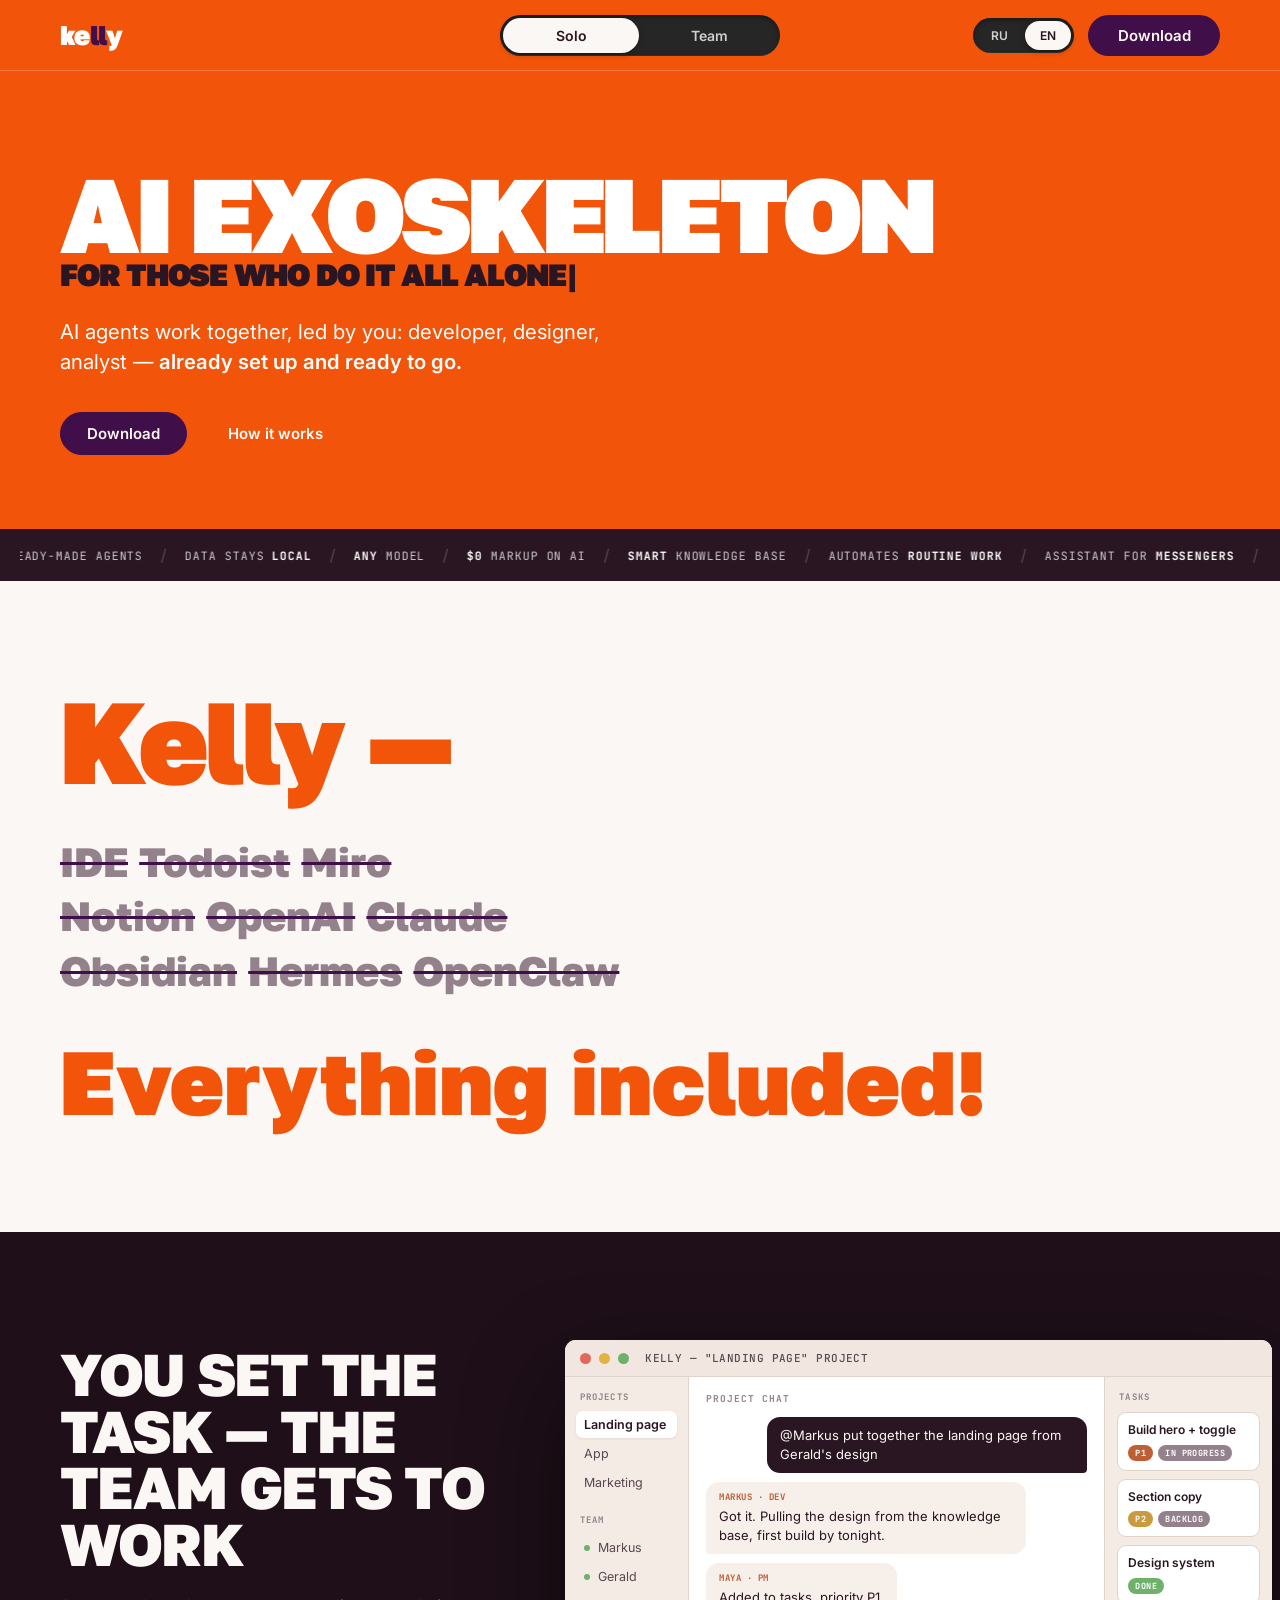
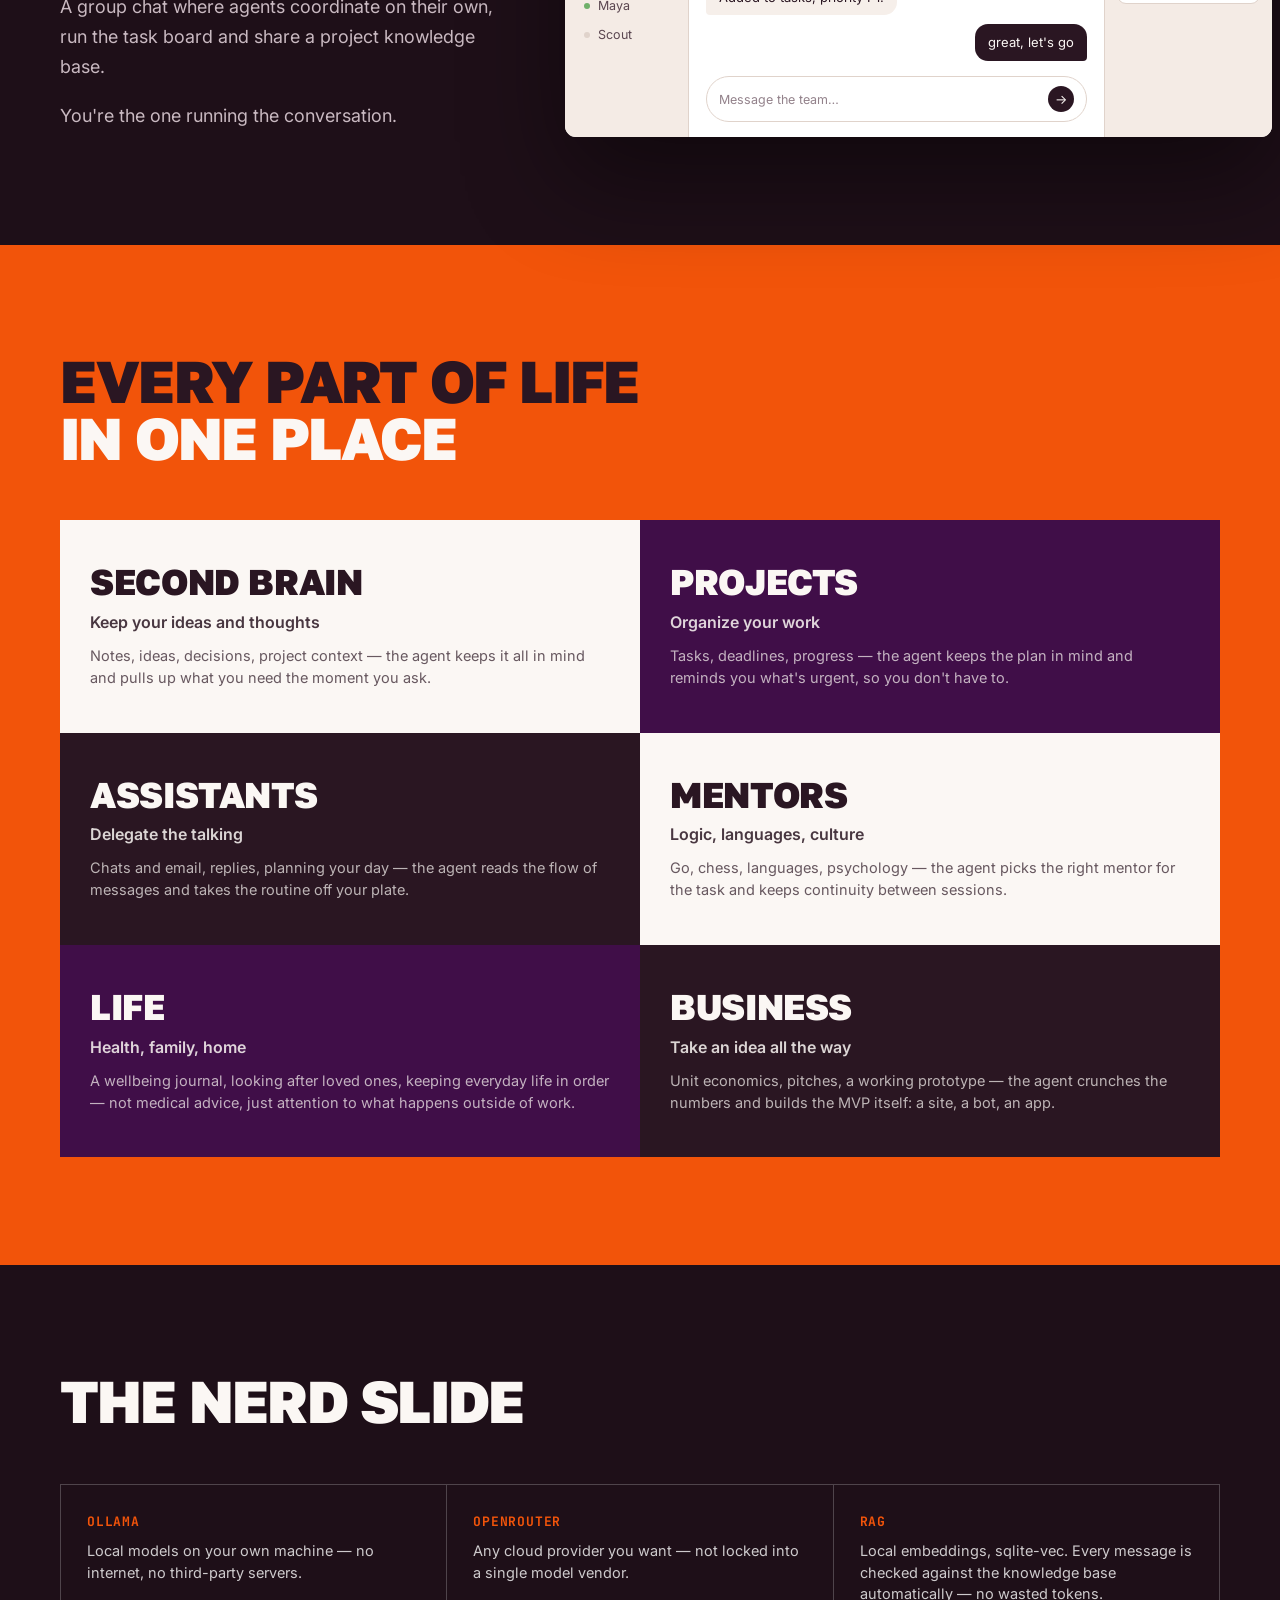
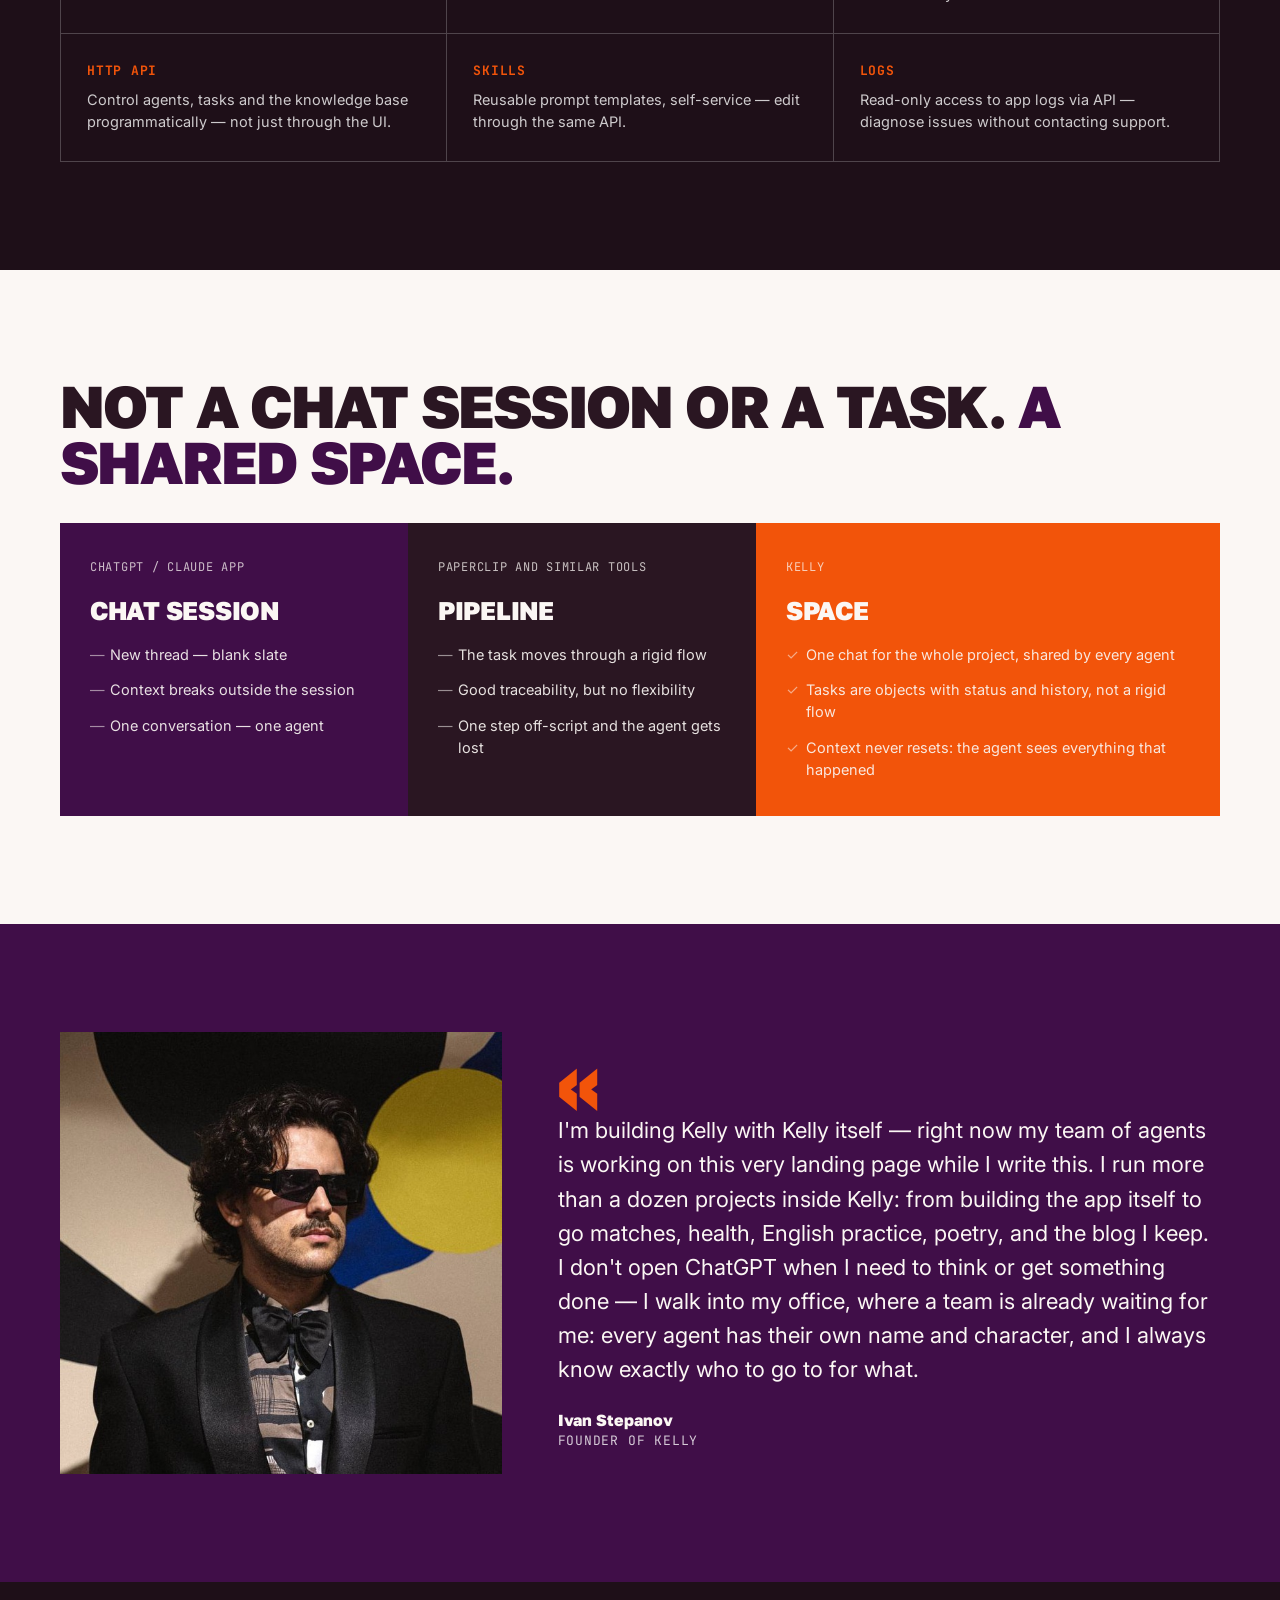
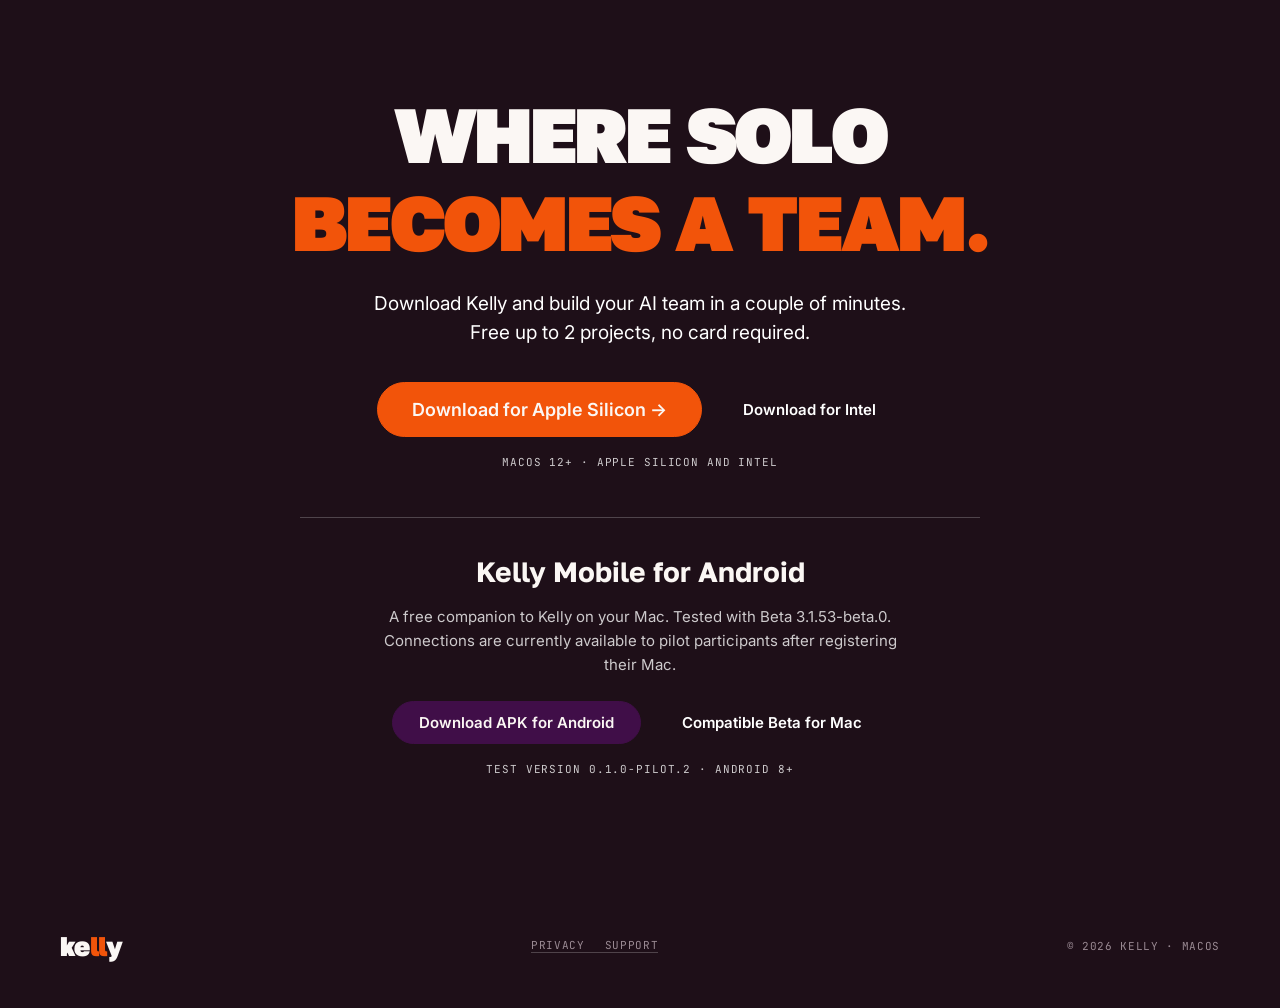
==== commit 83c9680f: "feat(#1098): publish Android pilot download on website" ====
--- a/index.html
+++ b/index.html
@@ -223,6 +223,10 @@
 .final .fine{margin-top:18px;font-family:var(--mono);font-size:11px;letter-spacing:.08em;text-transform:uppercase;color:var(--w-soft)}
 .btn-final-dl{background:var(--signal-orange);color:var(--cream);border-color:var(--signal-orange);font-size:18px;padding:16px 34px}
 .btn-final-dl:hover{background:var(--terra-dp);border-color:var(--terra-dp)}
+.mobile-download{margin:48px auto 0;padding-top:36px;border-top:1px solid var(--w-line);max-width:680px}
+.mobile-download h3{font-family:var(--disp);font-size:28px;line-height:1.25}
+.mobile-download p{margin:16px auto 0;color:var(--w-soft);font-size:15px;line-height:1.6;max-width:58ch}
+.mobile-download .actions{margin-top:24px}
 
 /* ════ FOOTER ════ */
 footer{background:var(--deep);color:#9a8a93;padding:46px 0}
@@ -507,6 +511,12 @@
     <p class="lead" data-i18n="final_team_lead">Поставьте Kelly сотрудникам и дайте команде ИИ-офис уже сегодня. Без интеграций и долгих внедрений.</p>
     <div class="actions"><a class="btn btn-cream dock" href="https://github.com/stepanovis/kelly-desktop/releases/latest/download/Kelly-arm64.dmg" data-i18n="final_dl_btn_arm" aria-label="Download Kelly for Apple Silicon Mac">Скачать для Apple Silicon →</a><a class="btn btn-line-w" href="https://github.com/stepanovis/kelly-desktop/releases/latest/download/Kelly-x64.dmg" data-i18n="final_dl_btn_intel" aria-label="Download Kelly for Intel Mac">Скачать для Intel</a><a class="btn btn-line-w" href="#" data-i18n="btn_biz_pricing">Тарифы для бизнеса</a></div>
     <div class="fine" data-i18n="final_team_fine">macOS 12+ · отмена в любой момент</div>
+  </div>
+  <div class="mobile-download" id="android">
+    <h3 data-i18n="mobile_title">Kelly Mobile для Android</h3>
+    <p data-i18n="mobile_description">Бесплатный компаньон к Kelly на Mac. Проверен с Beta 3.1.53-beta.0. Подключение сейчас доступно участникам пилота после регистрации Mac.</p>
+    <div class="actions"><a class="btn btn-cream" href="https://kelly-mobile-relay.ivan-stepanov-br.workers.dev/downloads/kelly-mobile.apk" data-i18n="mobile_download">Скачать APK для Android</a><a class="btn btn-line-w" href="https://github.com/stepanovis/kelly-desktop-rc/releases/tag/v3.1.53-beta.0" data-i18n="mobile_mac_beta">Совместимая Beta для Mac</a></div>
+    <div class="fine" data-i18n="mobile_version">Тестовая версия 0.1.0-pilot.2 · Android 8+</div>
   </div>
 </div></section>
 
@@ -605,6 +615,11 @@
     final_team_head: "Трансформация —<br><span style=\"color:var(--signal-orange)\">в один клик.</span>",
     final_team_lead: "Поставьте Kelly сотрудникам и дайте команде ИИ-офис уже сегодня. Без интеграций и долгих внедрений.",
     final_team_fine: "macOS 12+ · отмена в любой момент",
+    mobile_title: "Kelly Mobile для Android",
+    mobile_description: "Бесплатный компаньон к Kelly на Mac. Проверен с Beta 3.1.53-beta.0. Подключение сейчас доступно участникам пилота после регистрации Mac.",
+    mobile_download: "Скачать APK для Android",
+    mobile_mac_beta: "Совместимая Beta для Mac",
+    mobile_version: "Тестовая версия 0.1.0-pilot.2 · Android 8+",
     foot_privacy: "Приватность", foot_support: "Поддержка",
     title: "Kelly — один человек. Целая команда.",
     desc: "Kelly — десктопное приложение для Mac с ИИ-агентами, которые работают вместе как команда: чат, задачи, база знаний в одном месте.",
@@ -696,6 +711,11 @@
     final_team_head: "Transformation —<br><span style=\"color:var(--signal-orange)\">in one click.</span>",
     final_team_lead: "Roll out Kelly to your team and give them an AI office today. No integrations, no long rollouts.",
     final_team_fine: "macOS 12+ · cancel anytime",
+    mobile_title: "Kelly Mobile for Android",
+    mobile_description: "A free companion to Kelly on your Mac. Tested with Beta 3.1.53-beta.0. Connections are currently available to pilot participants after registering their Mac.",
+    mobile_download: "Download APK for Android",
+    mobile_mac_beta: "Compatible Beta for Mac",
+    mobile_version: "Test version 0.1.0-pilot.2 · Android 8+",
     foot_privacy: "Privacy", foot_support: "Support",
     title: "Kelly — One person. A whole team.",
     desc: "Kelly is a Mac app with AI agents that work together as a team — chat, tasks and a knowledge base in one place.",
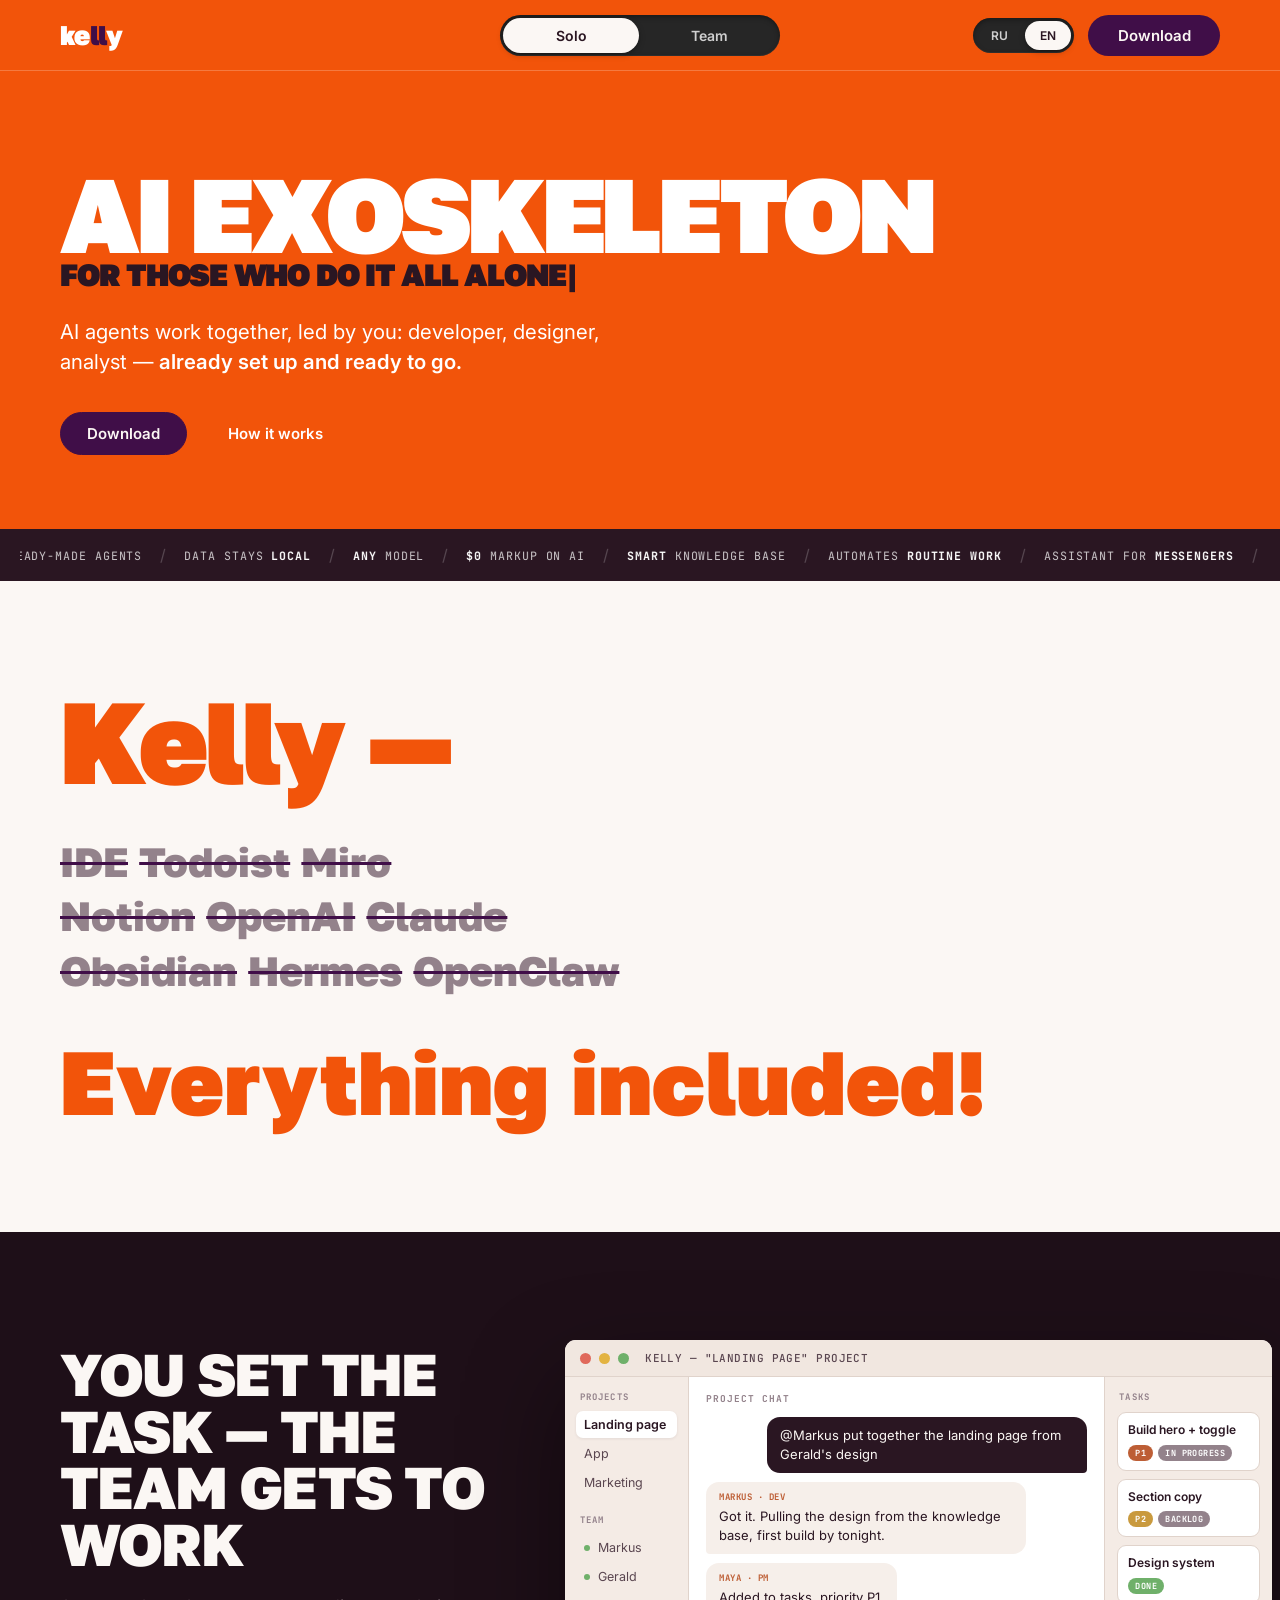
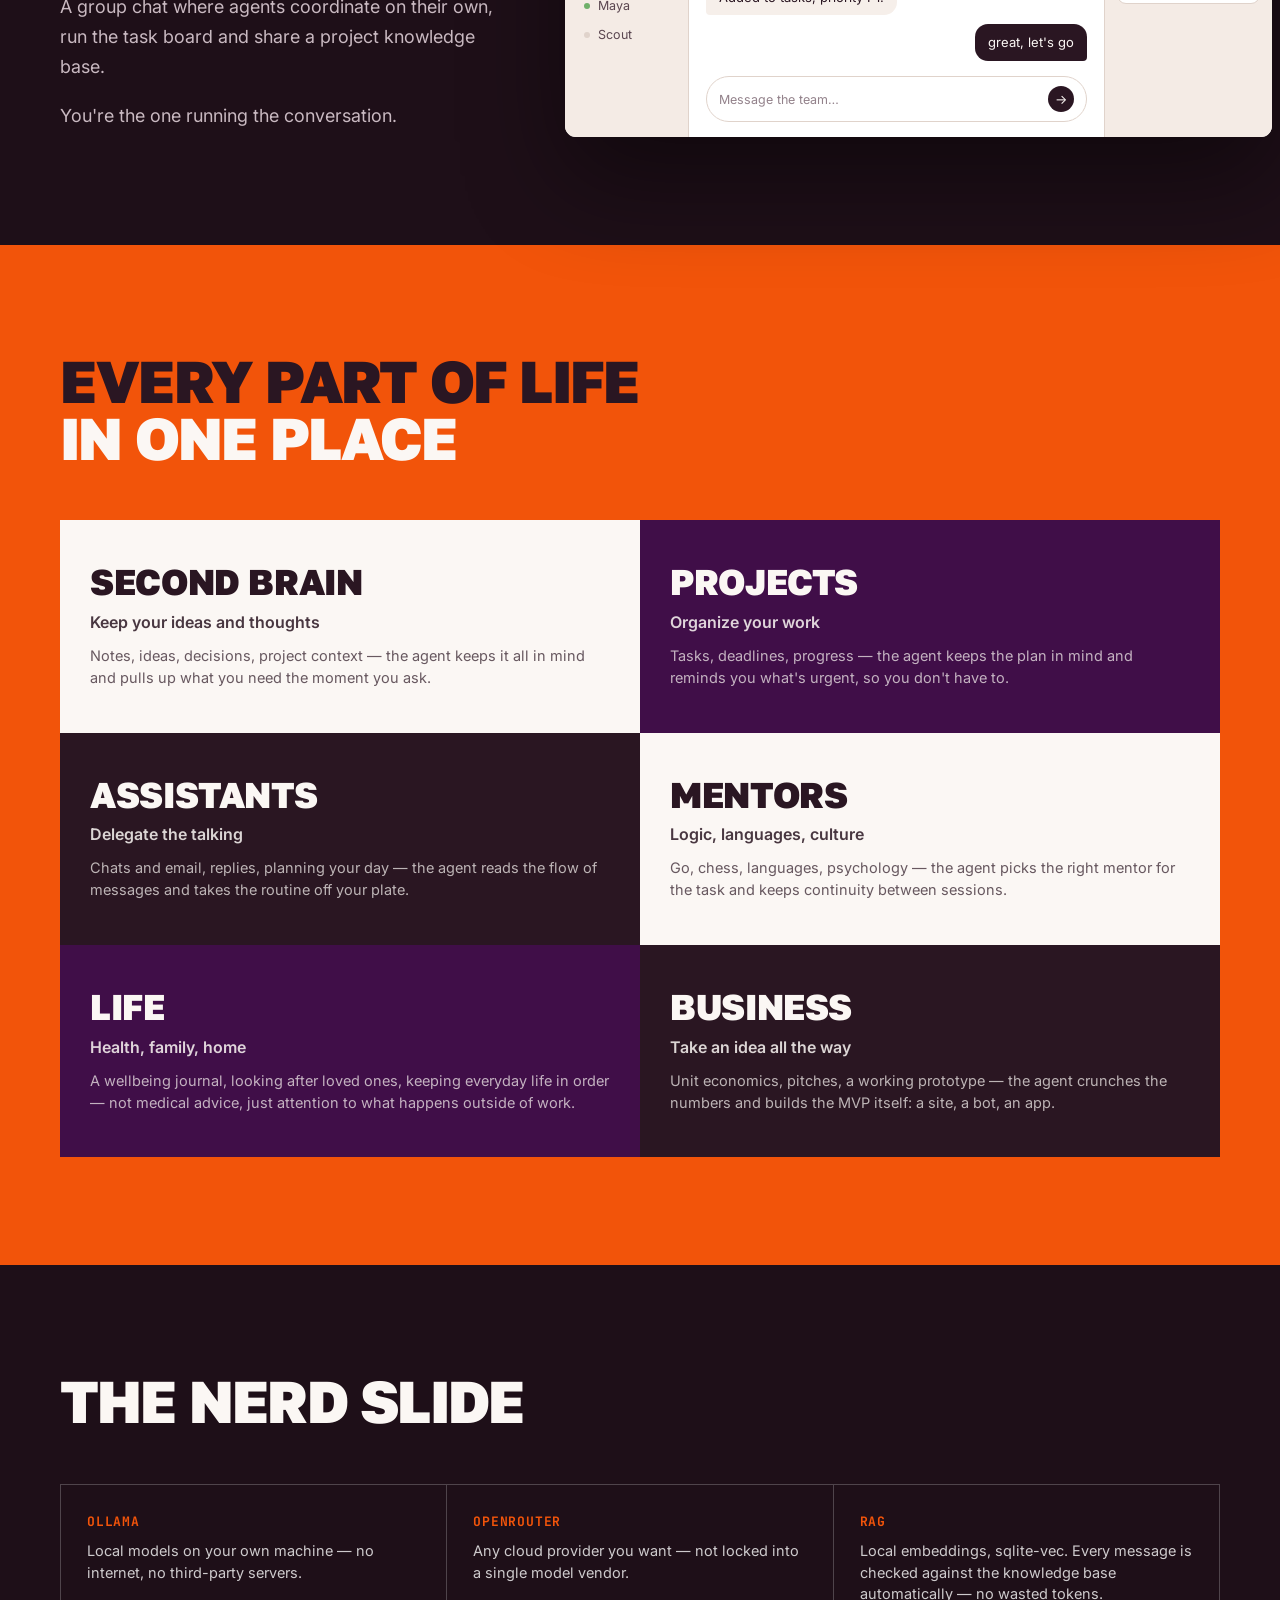
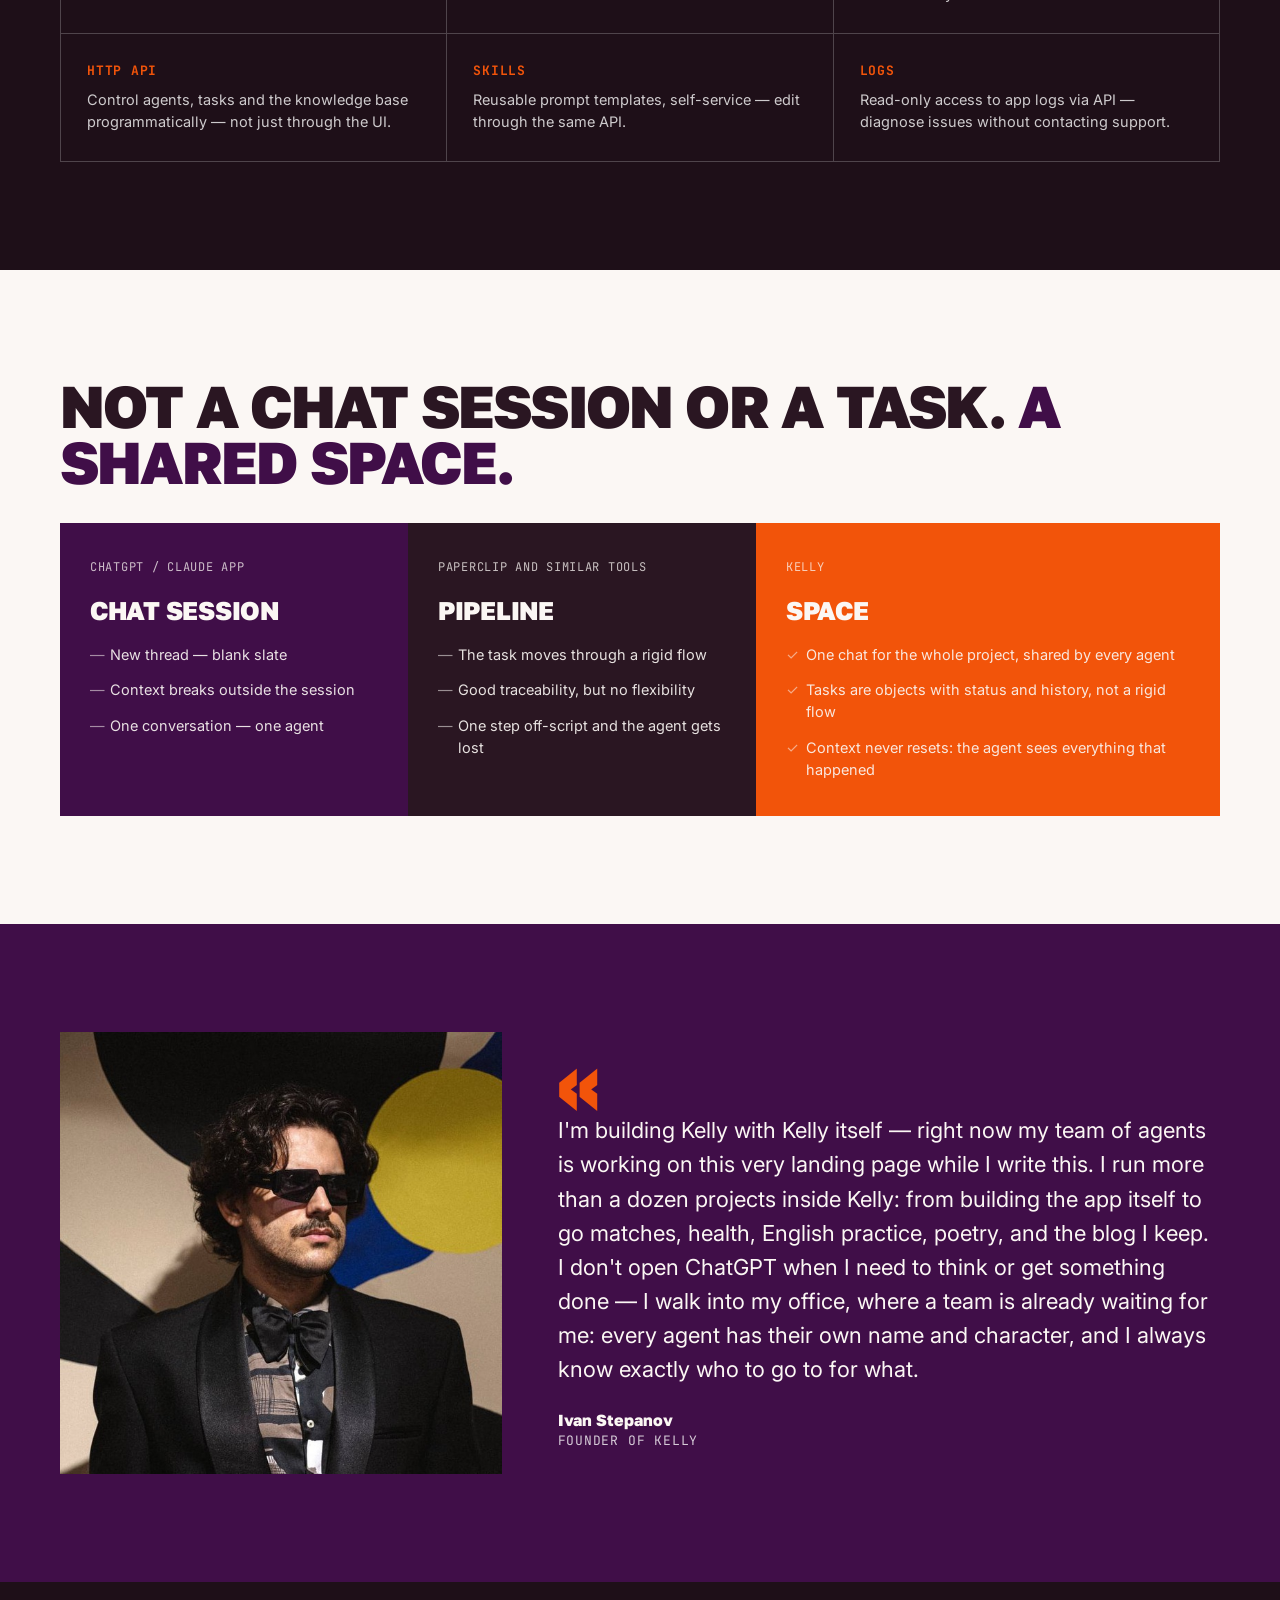
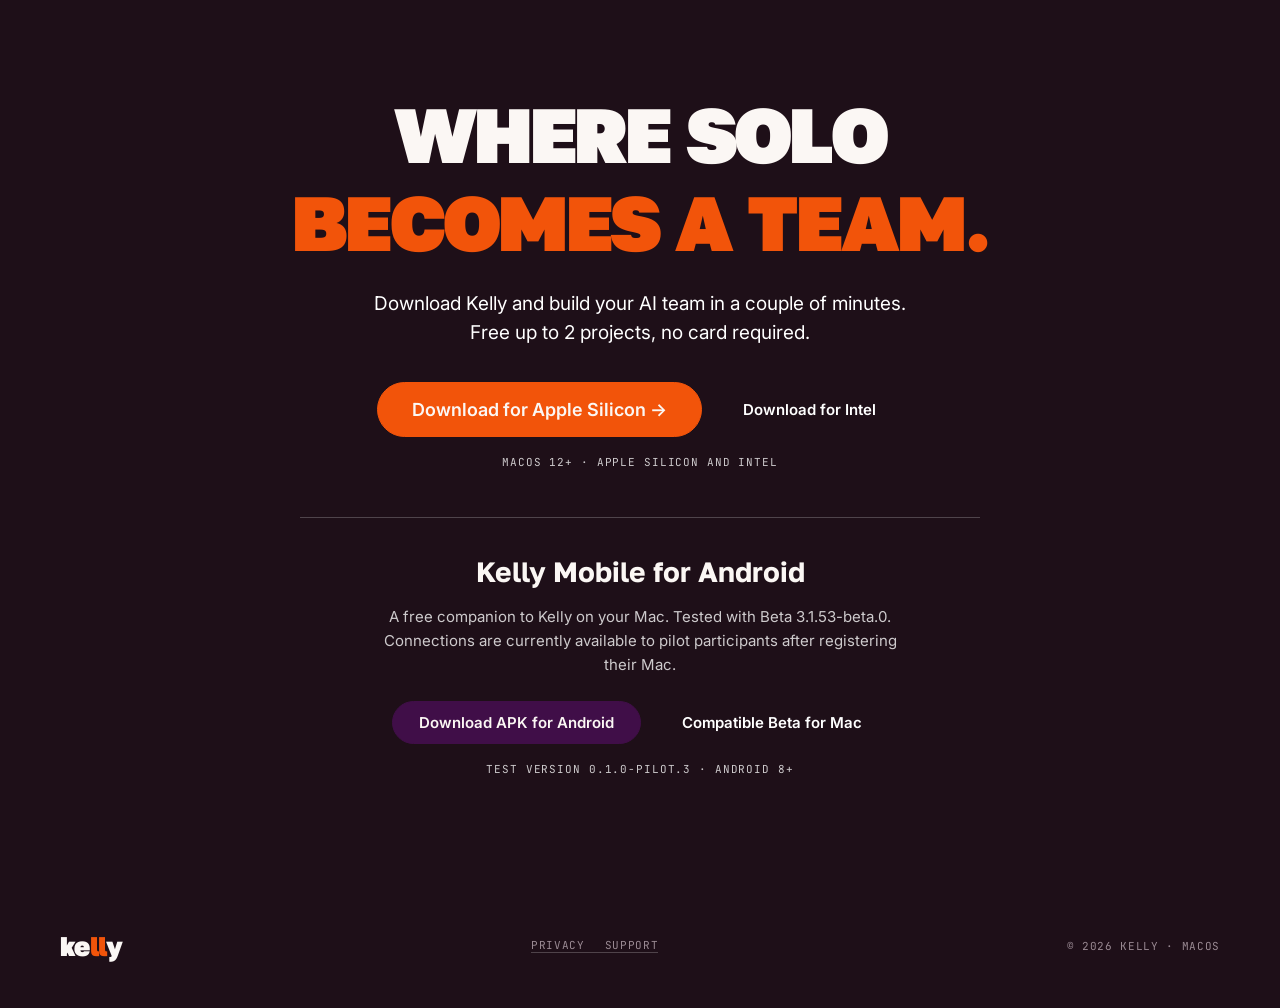
==== commit 4e37875f: "docs: show Android pilot.3 download version" ====
--- a/index.html
+++ b/index.html
@@ -516,7 +516,7 @@
     <h3 data-i18n="mobile_title">Kelly Mobile для Android</h3>
     <p data-i18n="mobile_description">Бесплатный компаньон к Kelly на Mac. Проверен с Beta 3.1.53-beta.0. Подключение сейчас доступно участникам пилота после регистрации Mac.</p>
     <div class="actions"><a class="btn btn-cream" href="https://kelly-mobile-relay.ivan-stepanov-br.workers.dev/downloads/kelly-mobile.apk" data-i18n="mobile_download">Скачать APK для Android</a><a class="btn btn-line-w" href="https://github.com/stepanovis/kelly-desktop-rc/releases/tag/v3.1.53-beta.0" data-i18n="mobile_mac_beta">Совместимая Beta для Mac</a></div>
-    <div class="fine" data-i18n="mobile_version">Тестовая версия 0.1.0-pilot.2 · Android 8+</div>
+    <div class="fine" data-i18n="mobile_version">Тестовая версия 0.1.0-pilot.3 · Android 8+</div>
   </div>
 </div></section>
 
@@ -619,7 +619,7 @@
     mobile_description: "Бесплатный компаньон к Kelly на Mac. Проверен с Beta 3.1.53-beta.0. Подключение сейчас доступно участникам пилота после регистрации Mac.",
     mobile_download: "Скачать APK для Android",
     mobile_mac_beta: "Совместимая Beta для Mac",
-    mobile_version: "Тестовая версия 0.1.0-pilot.2 · Android 8+",
+    mobile_version: "Тестовая версия 0.1.0-pilot.3 · Android 8+",
     foot_privacy: "Приватность", foot_support: "Поддержка",
     title: "Kelly — один человек. Целая команда.",
     desc: "Kelly — десктопное приложение для Mac с ИИ-агентами, которые работают вместе как команда: чат, задачи, база знаний в одном месте.",
@@ -715,7 +715,7 @@
     mobile_description: "A free companion to Kelly on your Mac. Tested with Beta 3.1.53-beta.0. Connections are currently available to pilot participants after registering their Mac.",
     mobile_download: "Download APK for Android",
     mobile_mac_beta: "Compatible Beta for Mac",
-    mobile_version: "Test version 0.1.0-pilot.2 · Android 8+",
+    mobile_version: "Test version 0.1.0-pilot.3 · Android 8+",
     foot_privacy: "Privacy", foot_support: "Support",
     title: "Kelly — One person. A whole team.",
     desc: "Kelly is a Mac app with AI agents that work together as a team — chat, tasks and a knowledge base in one place.",
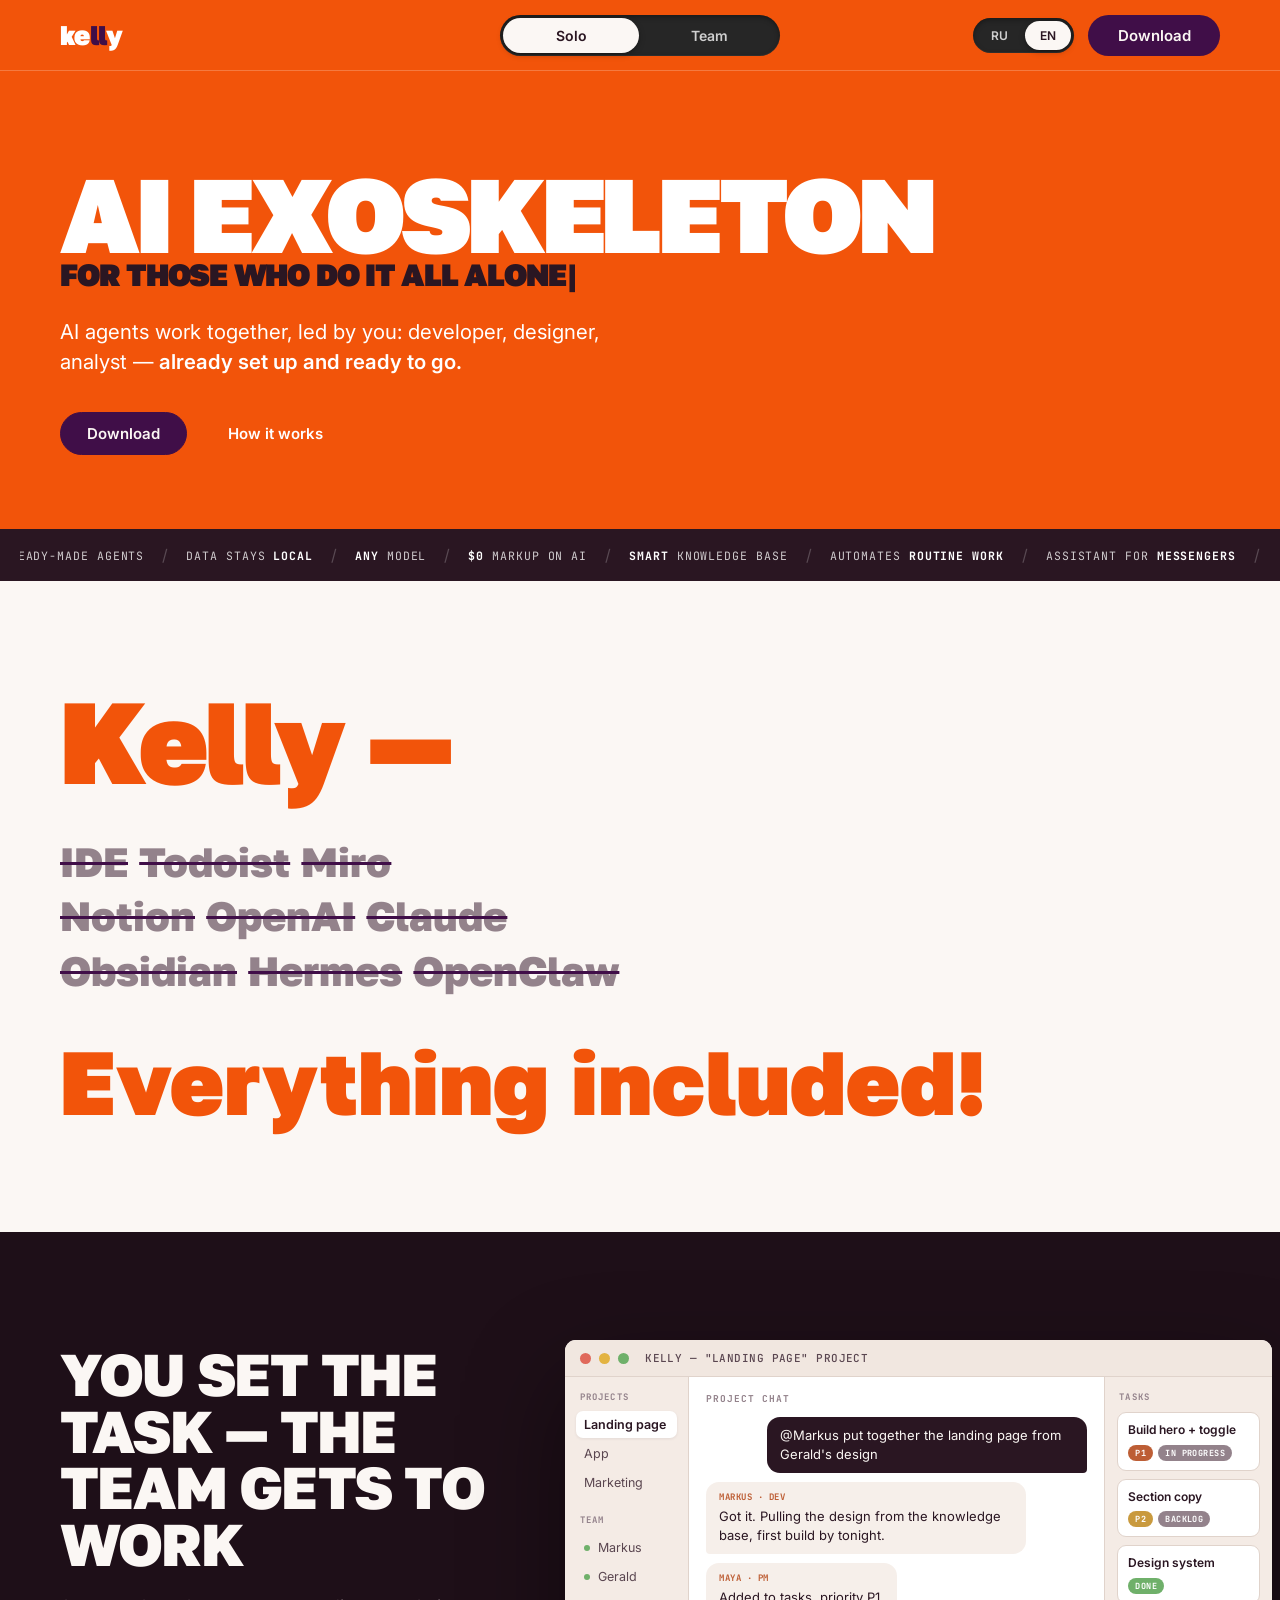
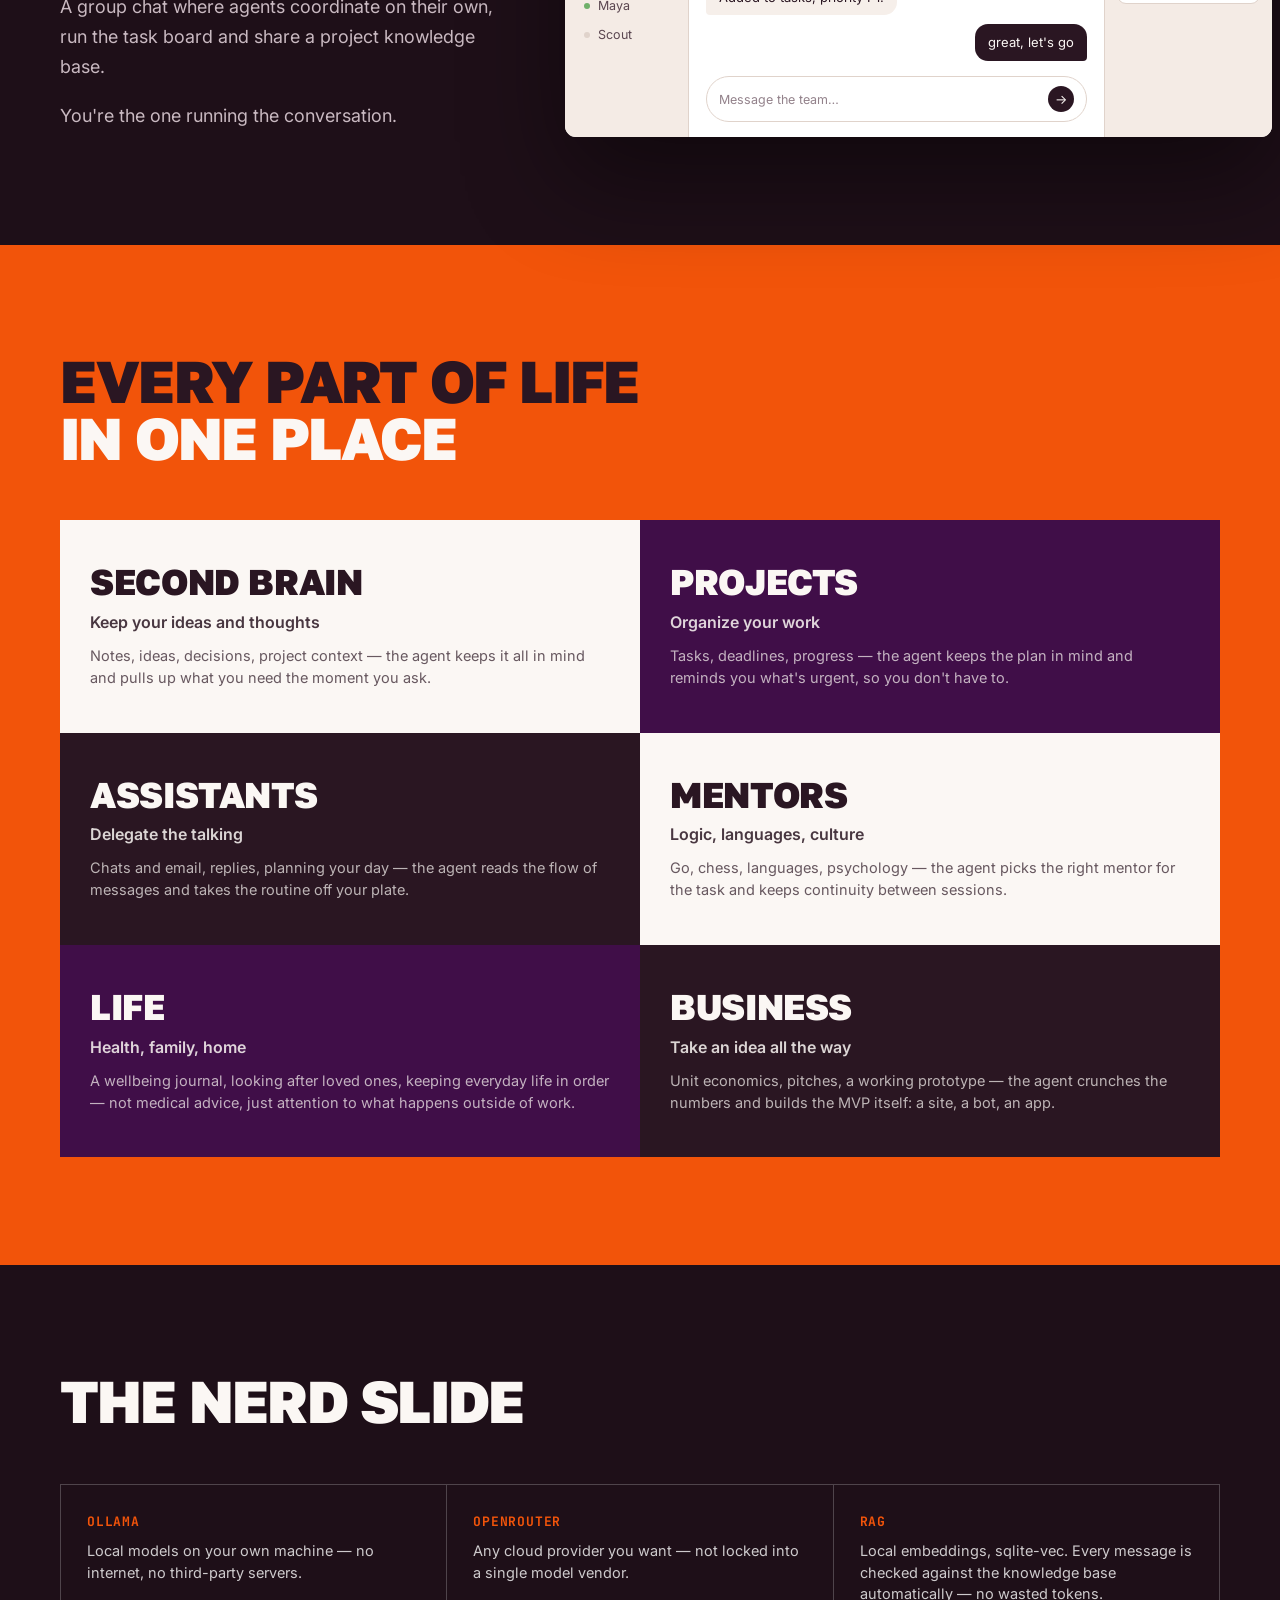
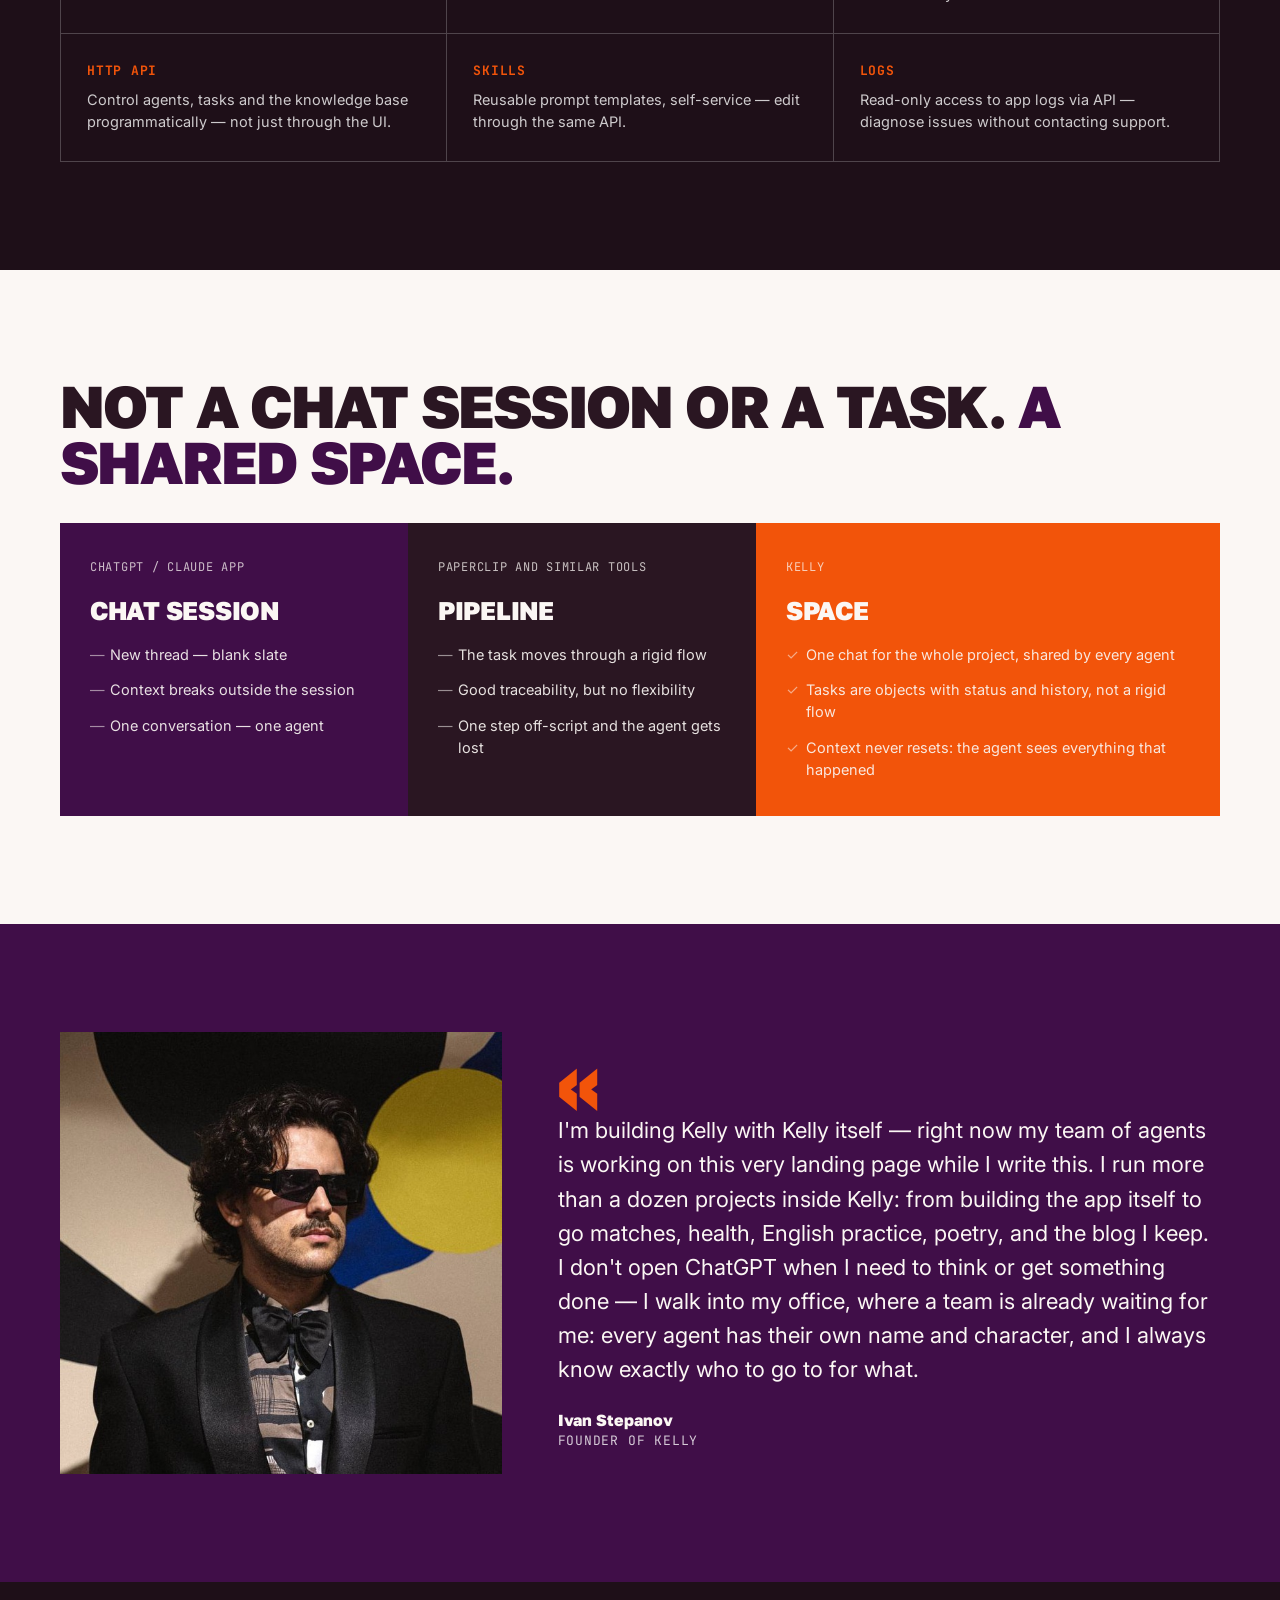
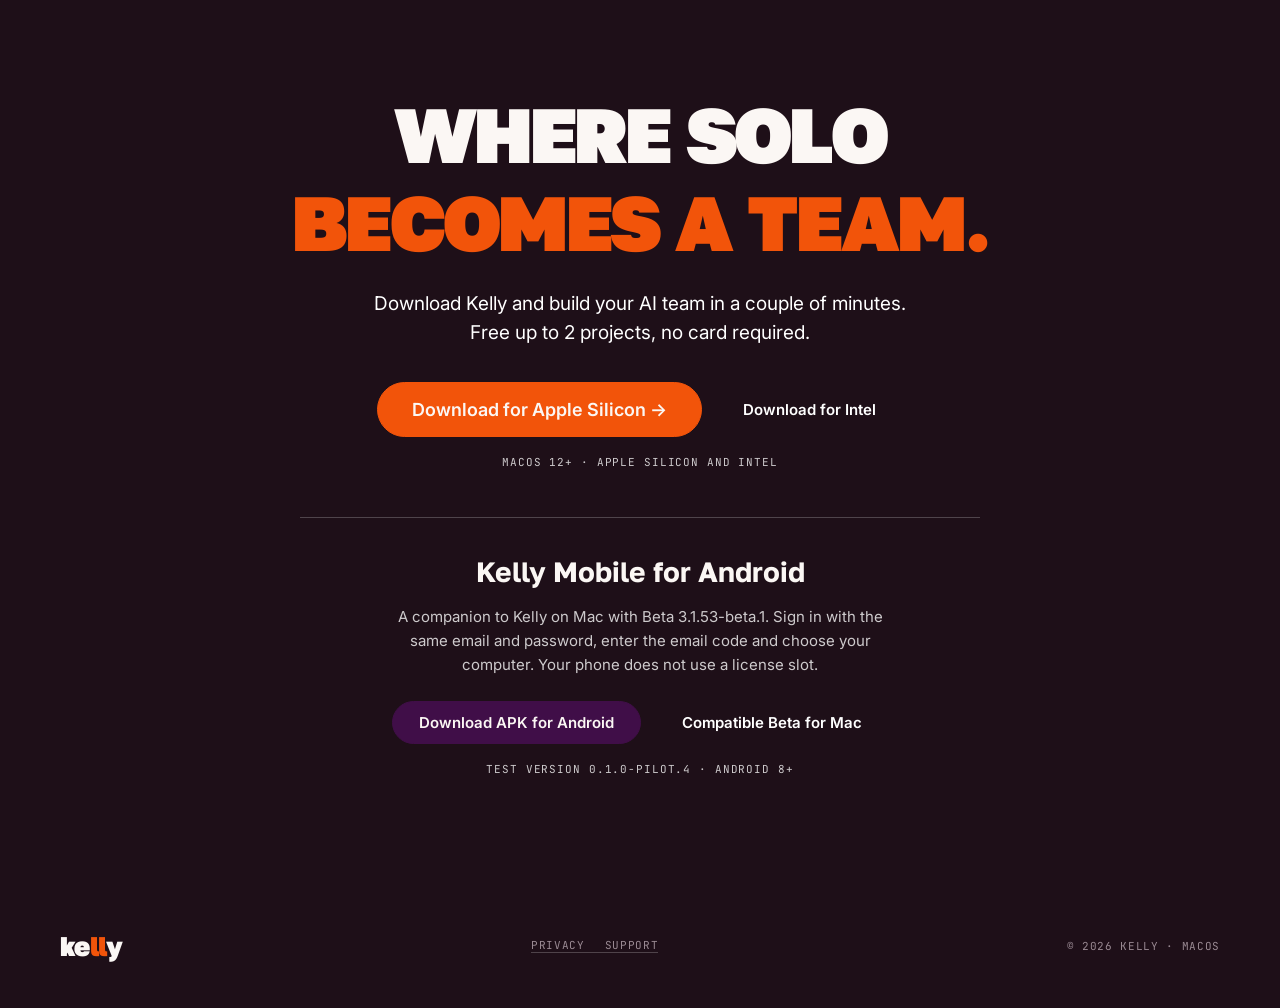
==== commit 2ce5c258: "docs: update Android download for account pilot.4" ====
--- a/index.html
+++ b/index.html
@@ -514,9 +514,9 @@
   </div>
   <div class="mobile-download" id="android">
     <h3 data-i18n="mobile_title">Kelly Mobile для Android</h3>
-    <p data-i18n="mobile_description">Бесплатный компаньон к Kelly на Mac. Проверен с Beta 3.1.53-beta.0. Подключение сейчас доступно участникам пилота после регистрации Mac.</p>
-    <div class="actions"><a class="btn btn-cream" href="https://kelly-mobile-relay.ivan-stepanov-br.workers.dev/downloads/kelly-mobile.apk" data-i18n="mobile_download">Скачать APK для Android</a><a class="btn btn-line-w" href="https://github.com/stepanovis/kelly-desktop-rc/releases/tag/v3.1.53-beta.0" data-i18n="mobile_mac_beta">Совместимая Beta для Mac</a></div>
-    <div class="fine" data-i18n="mobile_version">Тестовая версия 0.1.0-pilot.3 · Android 8+</div>
+    <p data-i18n="mobile_description">Компаньон к Kelly на Mac с Beta 3.1.53-beta.1. Войди с той же почтой и паролем, введи код из письма и выбери свой компьютер. Телефон не занимает место в лицензии.</p>
+    <div class="actions"><a class="btn btn-cream" href="https://kelly-mobile-relay.ivan-stepanov-br.workers.dev/downloads/kelly-mobile.apk" data-i18n="mobile_download">Скачать APK для Android</a><a class="btn btn-line-w" href="https://github.com/stepanovis/kelly-desktop-rc/releases/tag/v3.1.53-beta.1" data-i18n="mobile_mac_beta">Совместимая Beta для Mac</a></div>
+    <div class="fine" data-i18n="mobile_version">Тестовая версия 0.1.0-pilot.4 · Android 8+</div>
   </div>
 </div></section>
 
@@ -616,10 +616,10 @@
     final_team_lead: "Поставьте Kelly сотрудникам и дайте команде ИИ-офис уже сегодня. Без интеграций и долгих внедрений.",
     final_team_fine: "macOS 12+ · отмена в любой момент",
     mobile_title: "Kelly Mobile для Android",
-    mobile_description: "Бесплатный компаньон к Kelly на Mac. Проверен с Beta 3.1.53-beta.0. Подключение сейчас доступно участникам пилота после регистрации Mac.",
+    mobile_description: "Компаньон к Kelly на Mac с Beta 3.1.53-beta.1. Войди с той же почтой и паролем, введи код из письма и выбери свой компьютер. Телефон не занимает место в лицензии.",
     mobile_download: "Скачать APK для Android",
     mobile_mac_beta: "Совместимая Beta для Mac",
-    mobile_version: "Тестовая версия 0.1.0-pilot.3 · Android 8+",
+    mobile_version: "Тестовая версия 0.1.0-pilot.4 · Android 8+",
     foot_privacy: "Приватность", foot_support: "Поддержка",
     title: "Kelly — один человек. Целая команда.",
     desc: "Kelly — десктопное приложение для Mac с ИИ-агентами, которые работают вместе как команда: чат, задачи, база знаний в одном месте.",
@@ -712,10 +712,10 @@
     final_team_lead: "Roll out Kelly to your team and give them an AI office today. No integrations, no long rollouts.",
     final_team_fine: "macOS 12+ · cancel anytime",
     mobile_title: "Kelly Mobile for Android",
-    mobile_description: "A free companion to Kelly on your Mac. Tested with Beta 3.1.53-beta.0. Connections are currently available to pilot participants after registering their Mac.",
+    mobile_description: "A companion to Kelly on Mac with Beta 3.1.53-beta.1. Sign in with the same email and password, enter the email code and choose your computer. Your phone does not use a license slot.",
     mobile_download: "Download APK for Android",
     mobile_mac_beta: "Compatible Beta for Mac",
-    mobile_version: "Test version 0.1.0-pilot.3 · Android 8+",
+    mobile_version: "Test version 0.1.0-pilot.4 · Android 8+",
     foot_privacy: "Privacy", foot_support: "Support",
     title: "Kelly — One person. A whole team.",
     desc: "Kelly is a Mac app with AI agents that work together as a team — chat, tasks and a knowledge base in one place.",
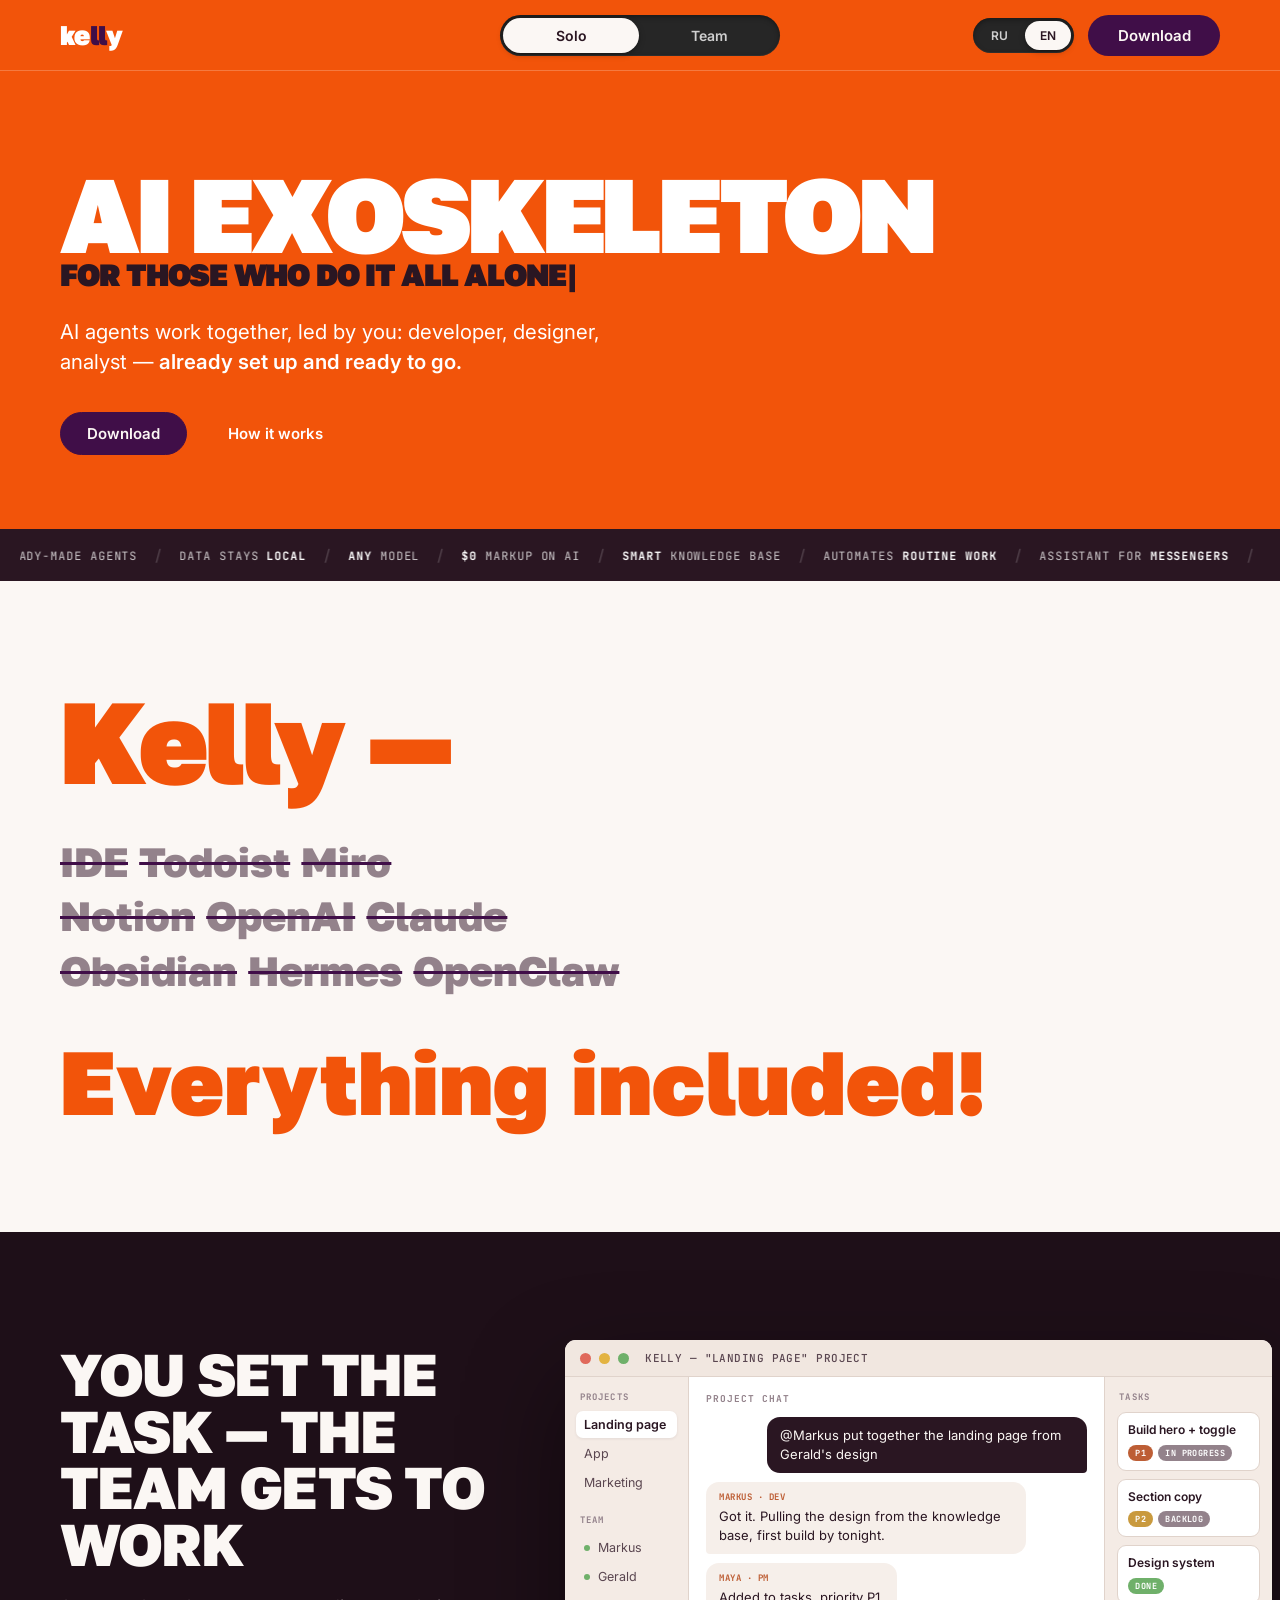
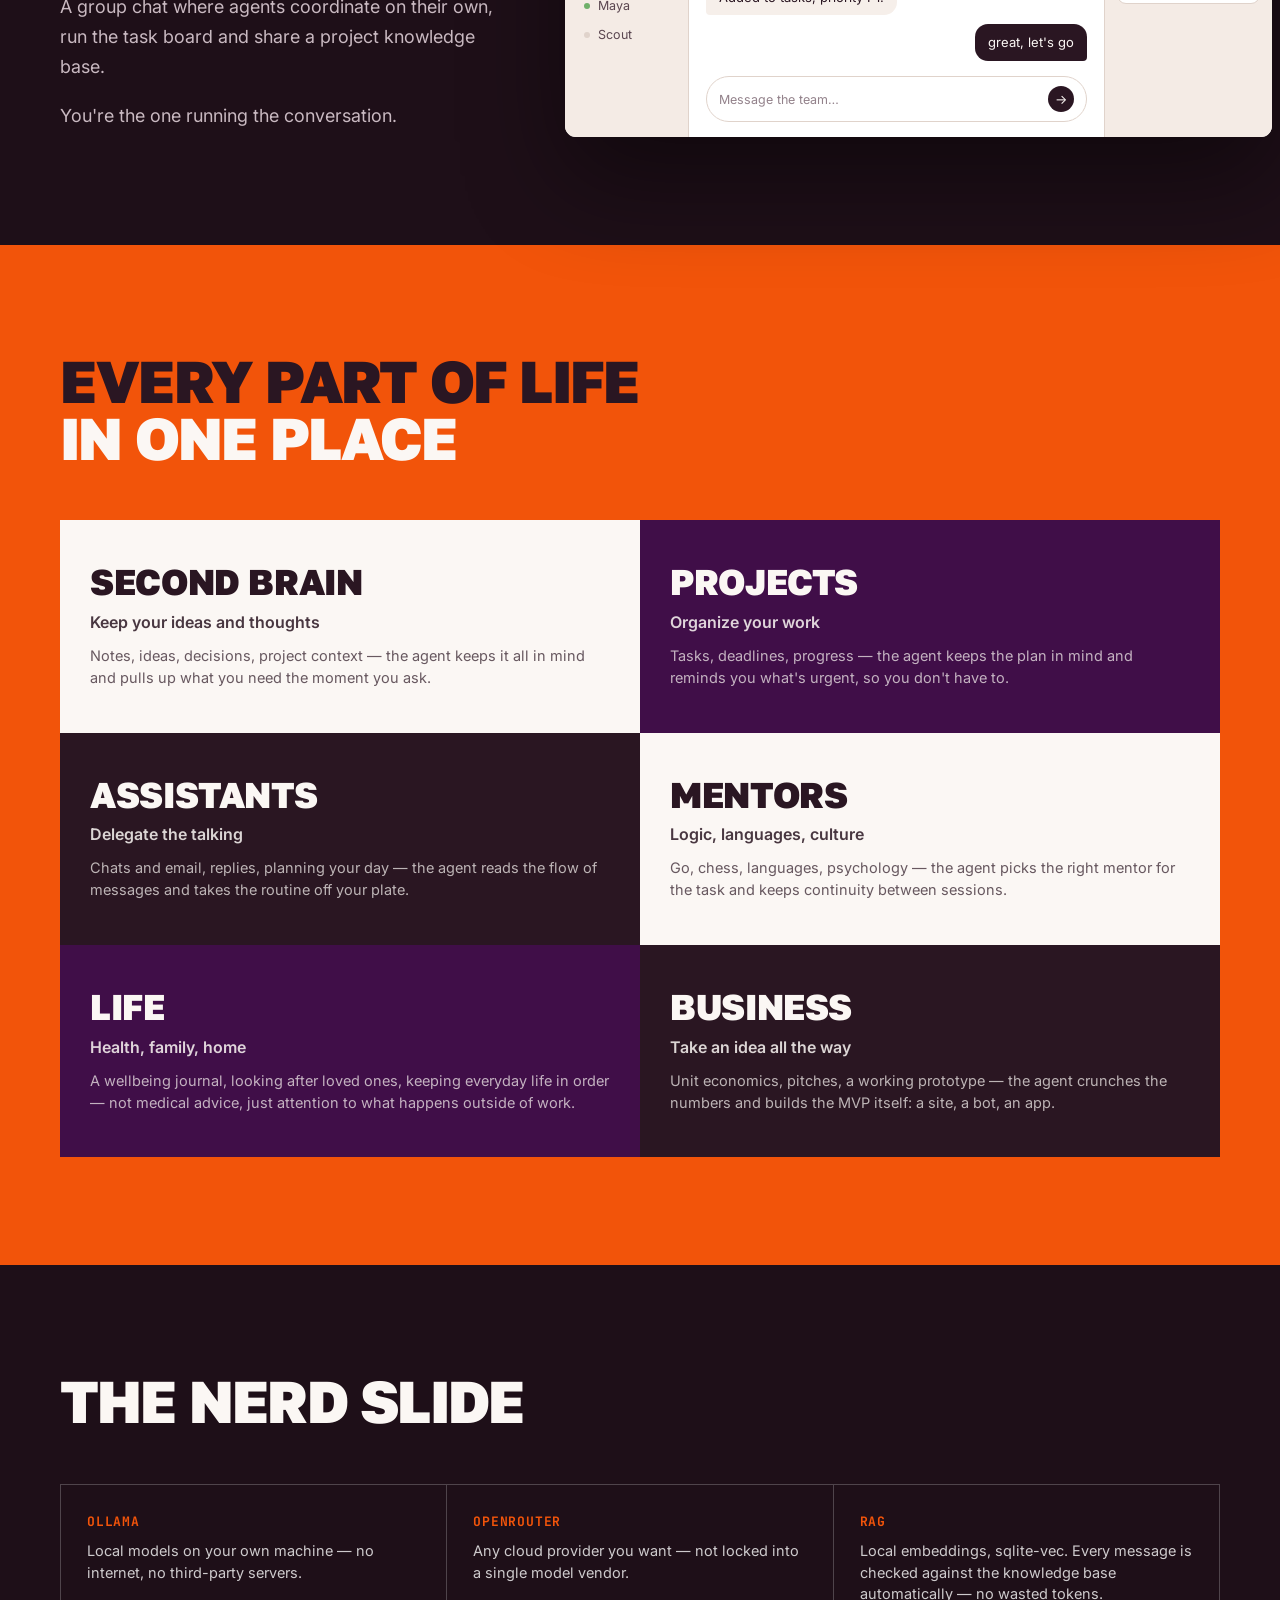
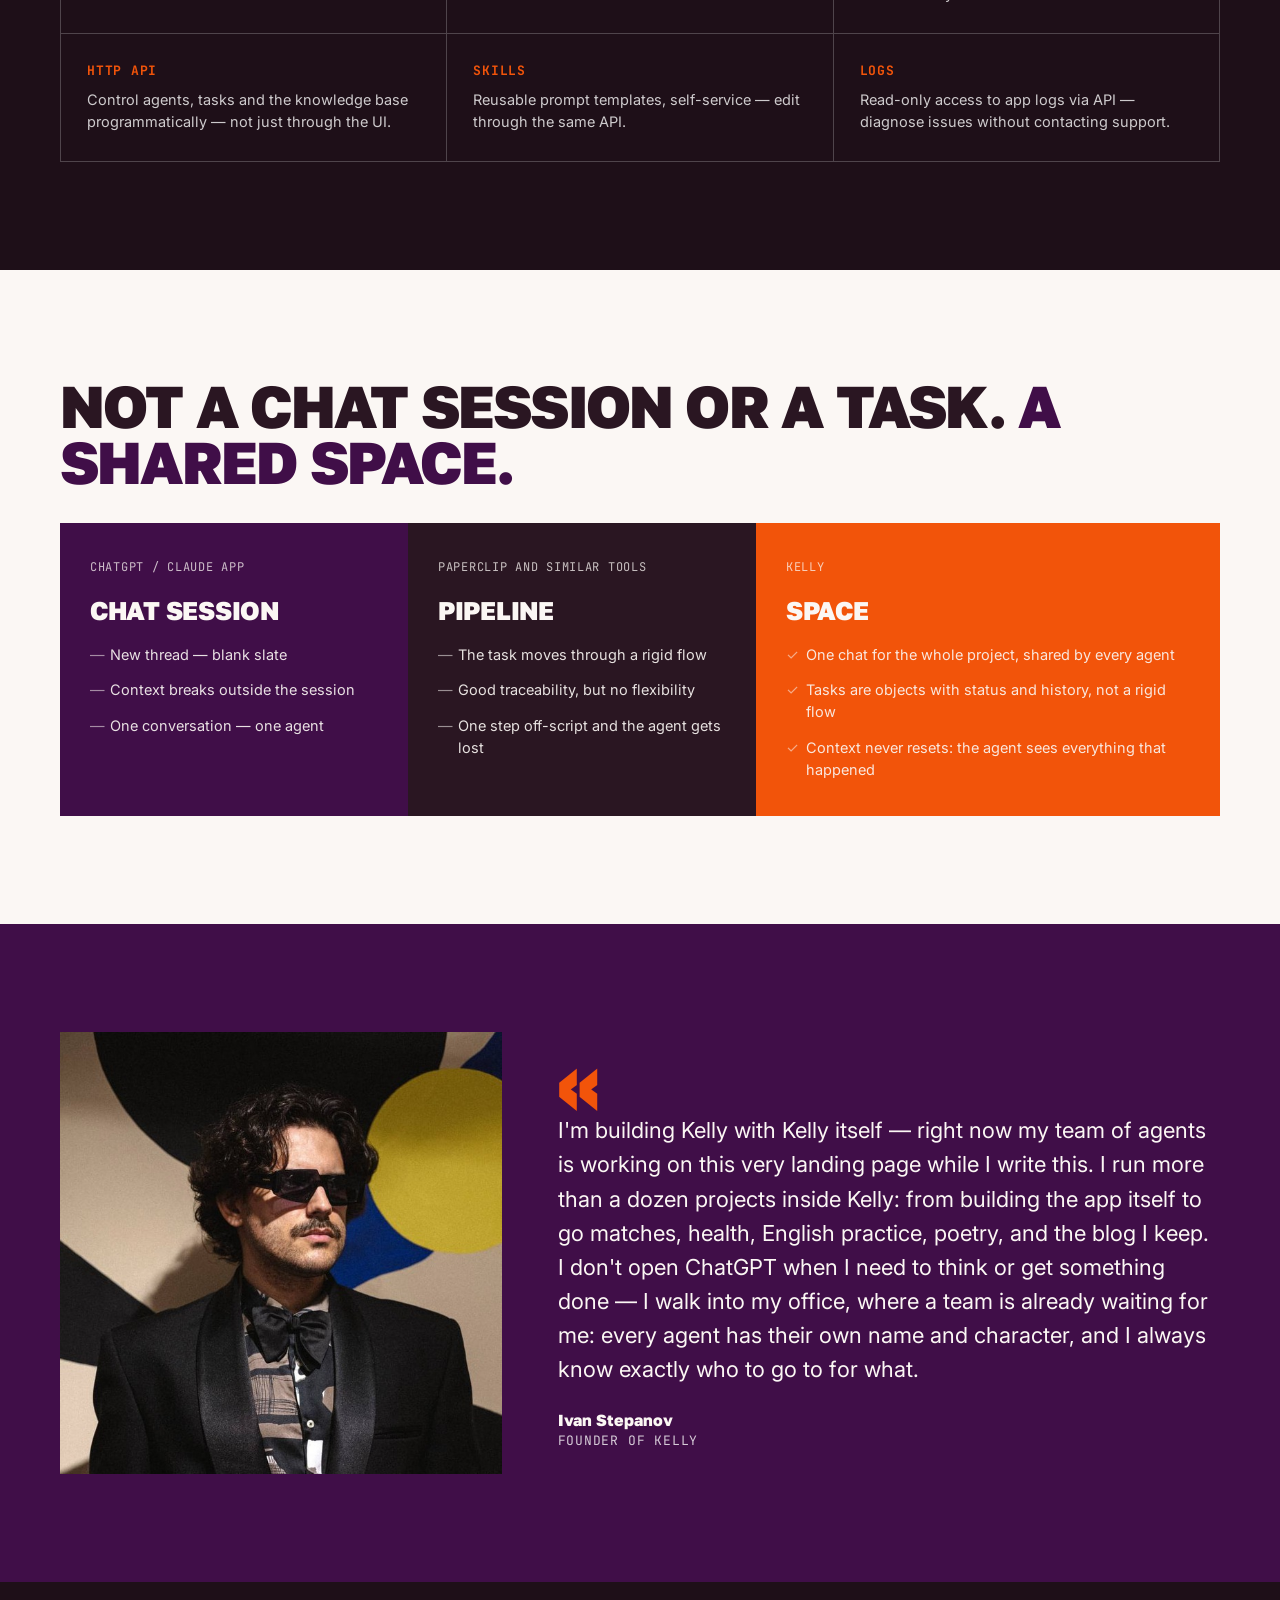
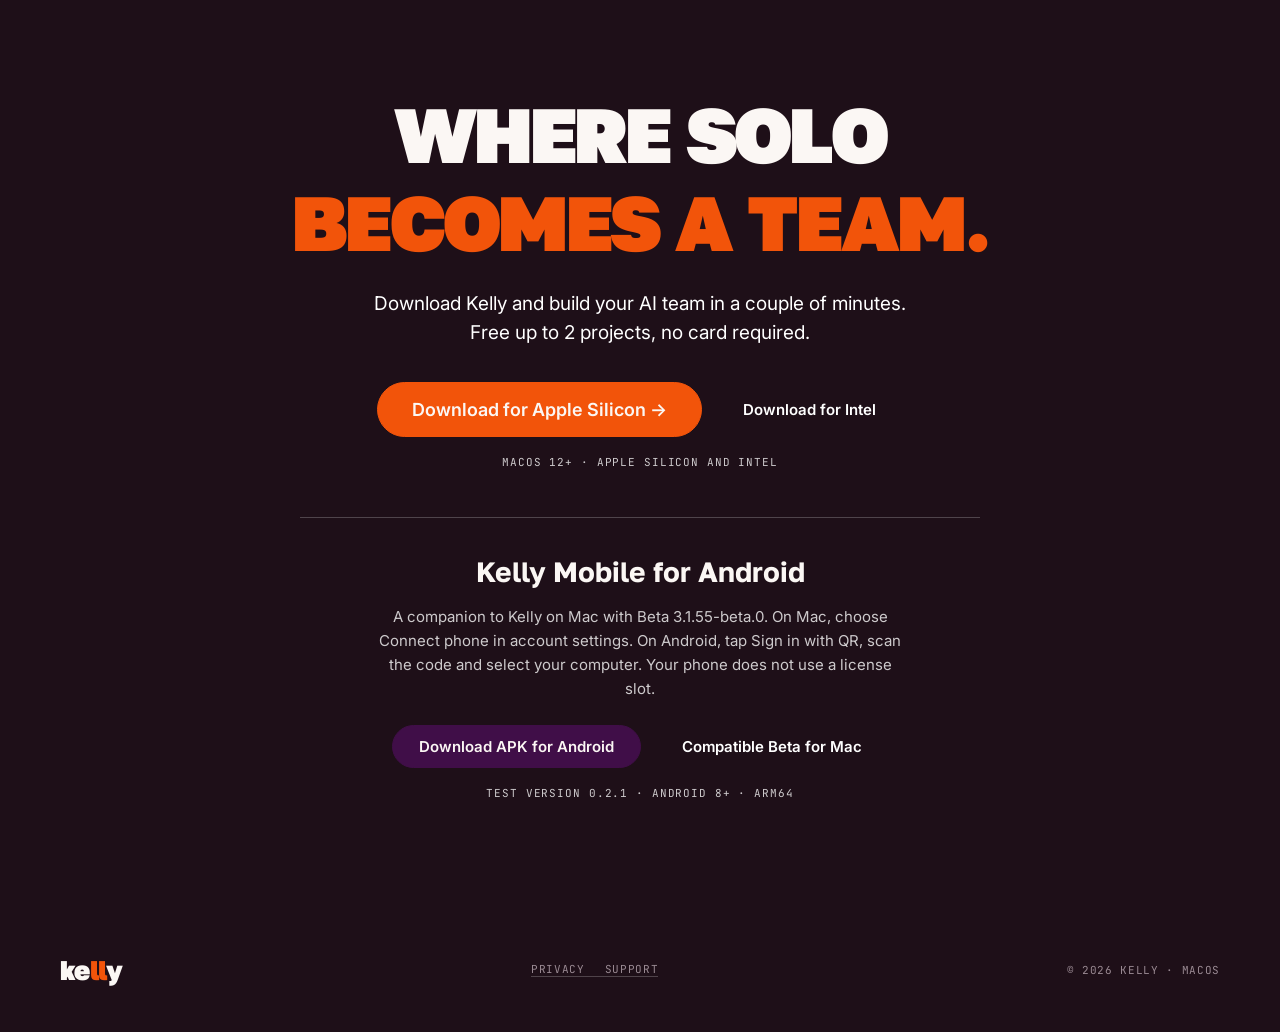
==== commit cd550114: "docs: link Flutter Android QR login and compatible Mac Beta" ====
--- a/index.html
+++ b/index.html
@@ -514,9 +514,9 @@
   </div>
   <div class="mobile-download" id="android">
     <h3 data-i18n="mobile_title">Kelly Mobile для Android</h3>
-    <p data-i18n="mobile_description">Компаньон к Kelly на Mac с Beta 3.1.53-beta.1. Войди с той же почтой и паролем, введи код из письма и выбери свой компьютер. Телефон не занимает место в лицензии.</p>
-    <div class="actions"><a class="btn btn-cream" href="https://kelly-mobile-relay.ivan-stepanov-br.workers.dev/downloads/kelly-mobile.apk" data-i18n="mobile_download">Скачать APK для Android</a><a class="btn btn-line-w" href="https://github.com/stepanovis/kelly-desktop-rc/releases/tag/v3.1.53-beta.1" data-i18n="mobile_mac_beta">Совместимая Beta для Mac</a></div>
-    <div class="fine" data-i18n="mobile_version">Тестовая версия 0.1.0-pilot.4 · Android 8+</div>
+    <p data-i18n="mobile_description">Компаньон к Kelly на Mac с Beta 3.1.55-beta.0. На Mac нажми «Подключить телефон» в настройках аккаунта, а на Android — «Войти по QR». Отсканируй код и выбери свой компьютер. Телефон не занимает место в лицензии.</p>
+    <div class="actions"><a class="btn btn-cream" href="https://kelly-mobile-relay.ivan-stepanov-br.workers.dev/downloads/kelly-mobile.apk" data-i18n="mobile_download">Скачать APK для Android</a><a class="btn btn-line-w" href="https://github.com/stepanovis/kelly-desktop-rc/releases/tag/v3.1.55-beta.0" data-i18n="mobile_mac_beta">Совместимая Beta для Mac</a></div>
+    <div class="fine" data-i18n="mobile_version">Тестовая версия 0.2.1 · Android 8+ · arm64</div>
   </div>
 </div></section>
 
@@ -616,10 +616,10 @@
     final_team_lead: "Поставьте Kelly сотрудникам и дайте команде ИИ-офис уже сегодня. Без интеграций и долгих внедрений.",
     final_team_fine: "macOS 12+ · отмена в любой момент",
     mobile_title: "Kelly Mobile для Android",
-    mobile_description: "Компаньон к Kelly на Mac с Beta 3.1.53-beta.1. Войди с той же почтой и паролем, введи код из письма и выбери свой компьютер. Телефон не занимает место в лицензии.",
+    mobile_description: "Компаньон к Kelly на Mac с Beta 3.1.55-beta.0. На Mac нажми «Подключить телефон» в настройках аккаунта, а на Android — «Войти по QR». Отсканируй код и выбери свой компьютер. Телефон не занимает место в лицензии.",
     mobile_download: "Скачать APK для Android",
     mobile_mac_beta: "Совместимая Beta для Mac",
-    mobile_version: "Тестовая версия 0.1.0-pilot.4 · Android 8+",
+    mobile_version: "Тестовая версия 0.2.1 · Android 8+ · arm64",
     foot_privacy: "Приватность", foot_support: "Поддержка",
     title: "Kelly — один человек. Целая команда.",
     desc: "Kelly — десктопное приложение для Mac с ИИ-агентами, которые работают вместе как команда: чат, задачи, база знаний в одном месте.",
@@ -712,10 +712,10 @@
     final_team_lead: "Roll out Kelly to your team and give them an AI office today. No integrations, no long rollouts.",
     final_team_fine: "macOS 12+ · cancel anytime",
     mobile_title: "Kelly Mobile for Android",
-    mobile_description: "A companion to Kelly on Mac with Beta 3.1.53-beta.1. Sign in with the same email and password, enter the email code and choose your computer. Your phone does not use a license slot.",
+    mobile_description: "A companion to Kelly on Mac with Beta 3.1.55-beta.0. On Mac, choose Connect phone in account settings. On Android, tap Sign in with QR, scan the code and select your computer. Your phone does not use a license slot.",
     mobile_download: "Download APK for Android",
     mobile_mac_beta: "Compatible Beta for Mac",
-    mobile_version: "Test version 0.1.0-pilot.4 · Android 8+",
+    mobile_version: "Test version 0.2.1 · Android 8+ · arm64",
     foot_privacy: "Privacy", foot_support: "Support",
     title: "Kelly — One person. A whole team.",
     desc: "Kelly is a Mac app with AI agents that work together as a team — chat, tasks and a knowledge base in one place.",
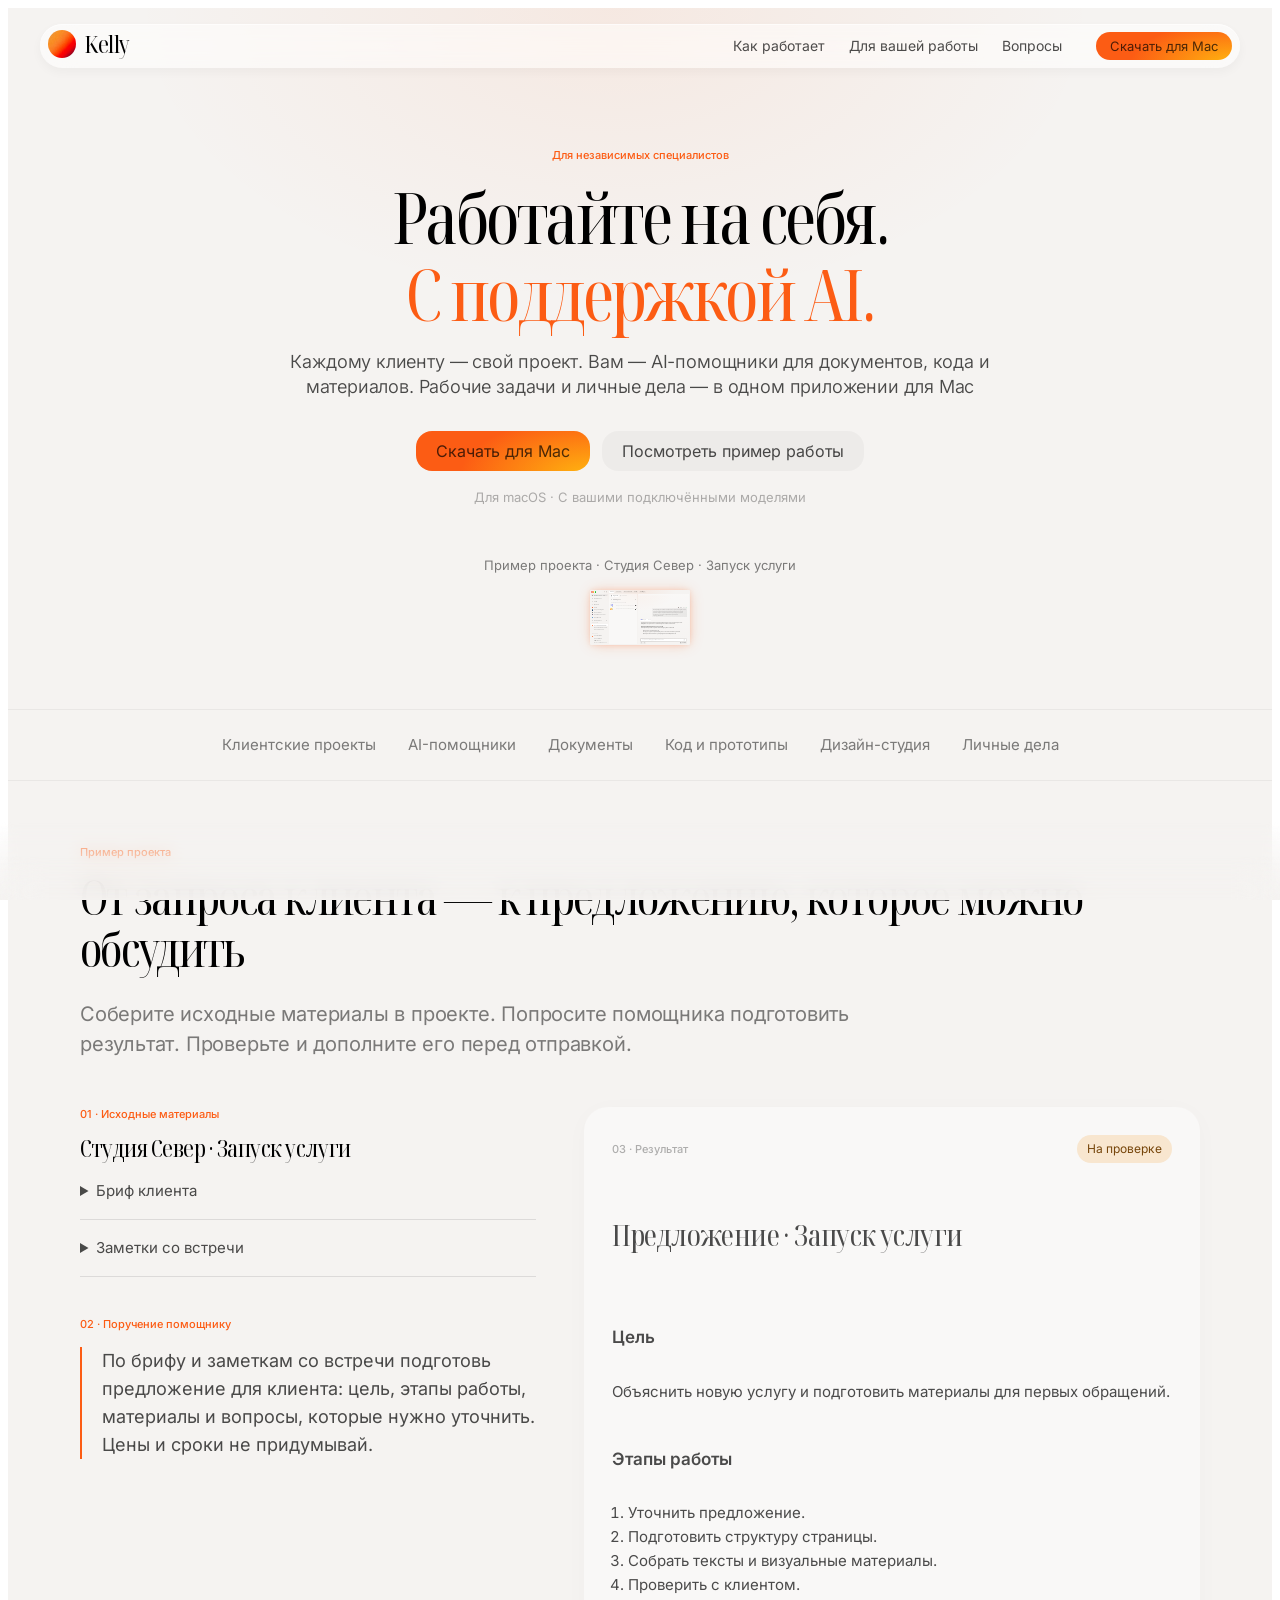
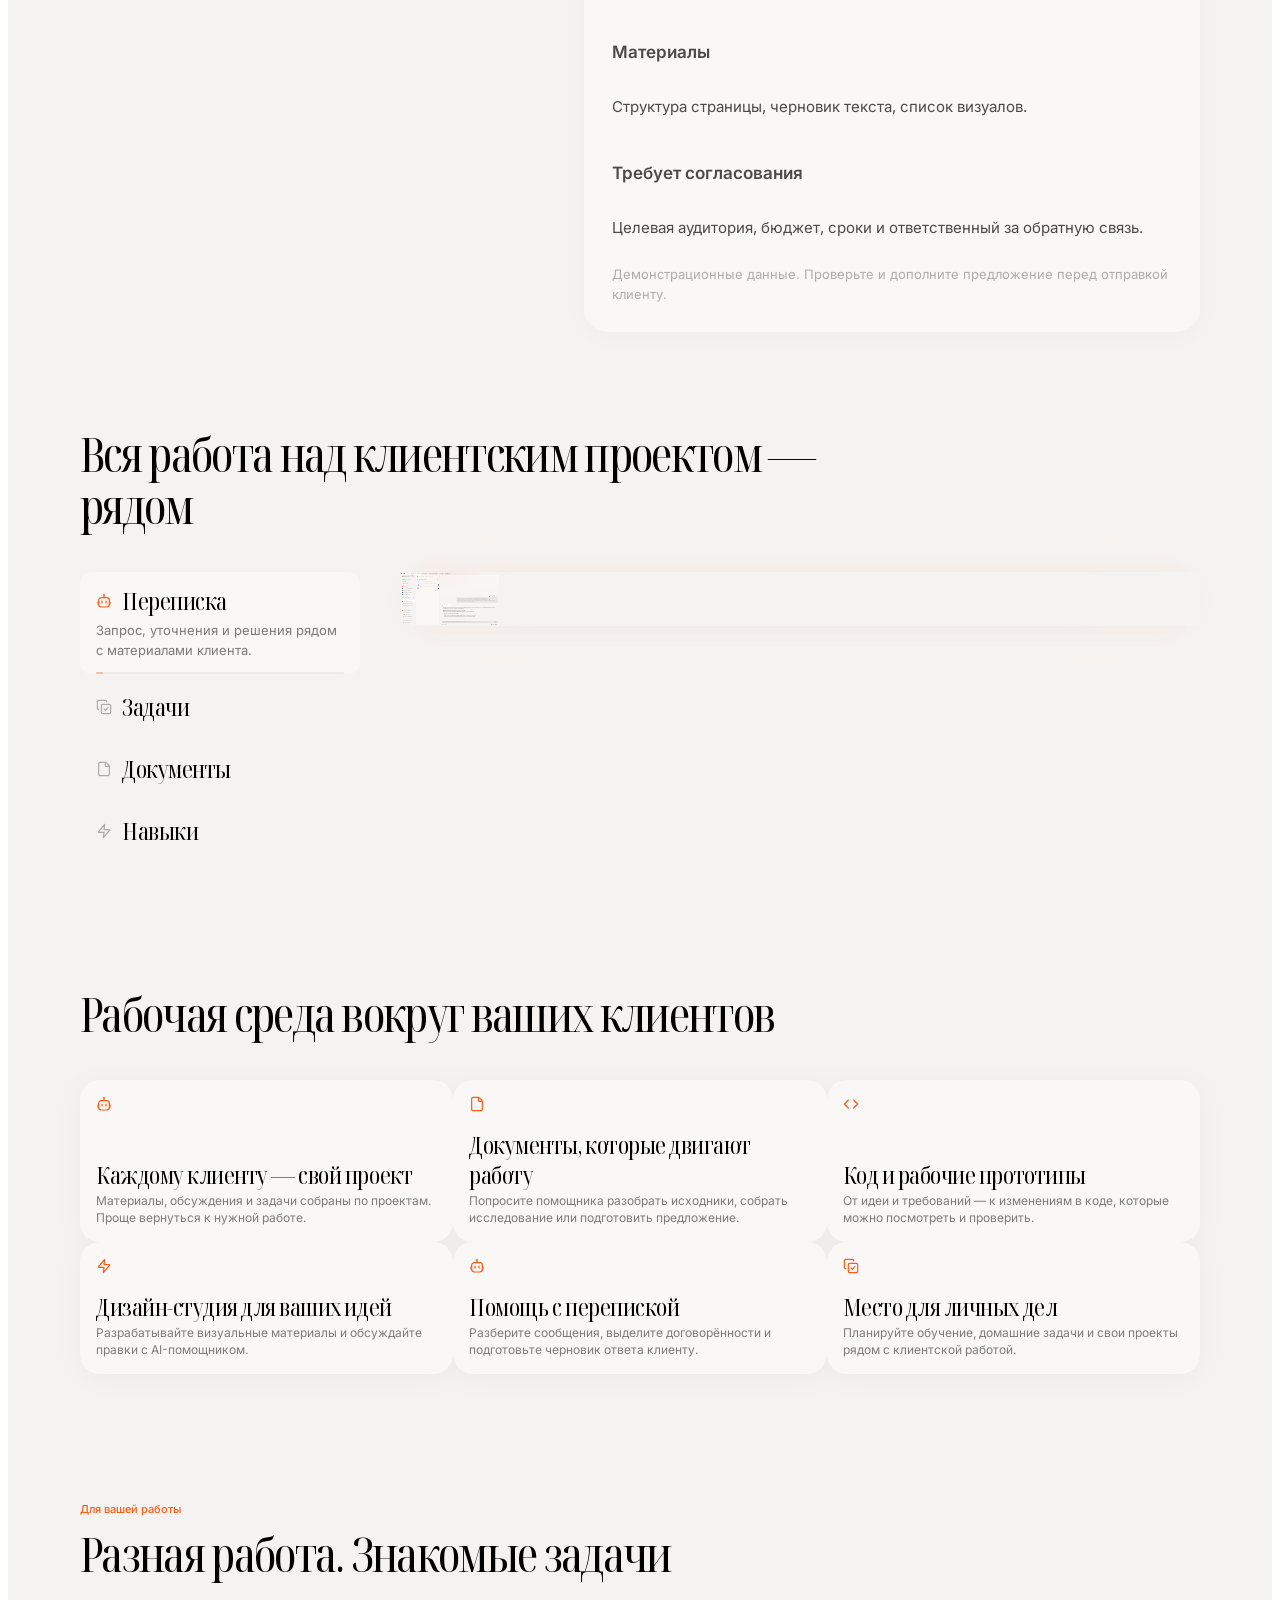
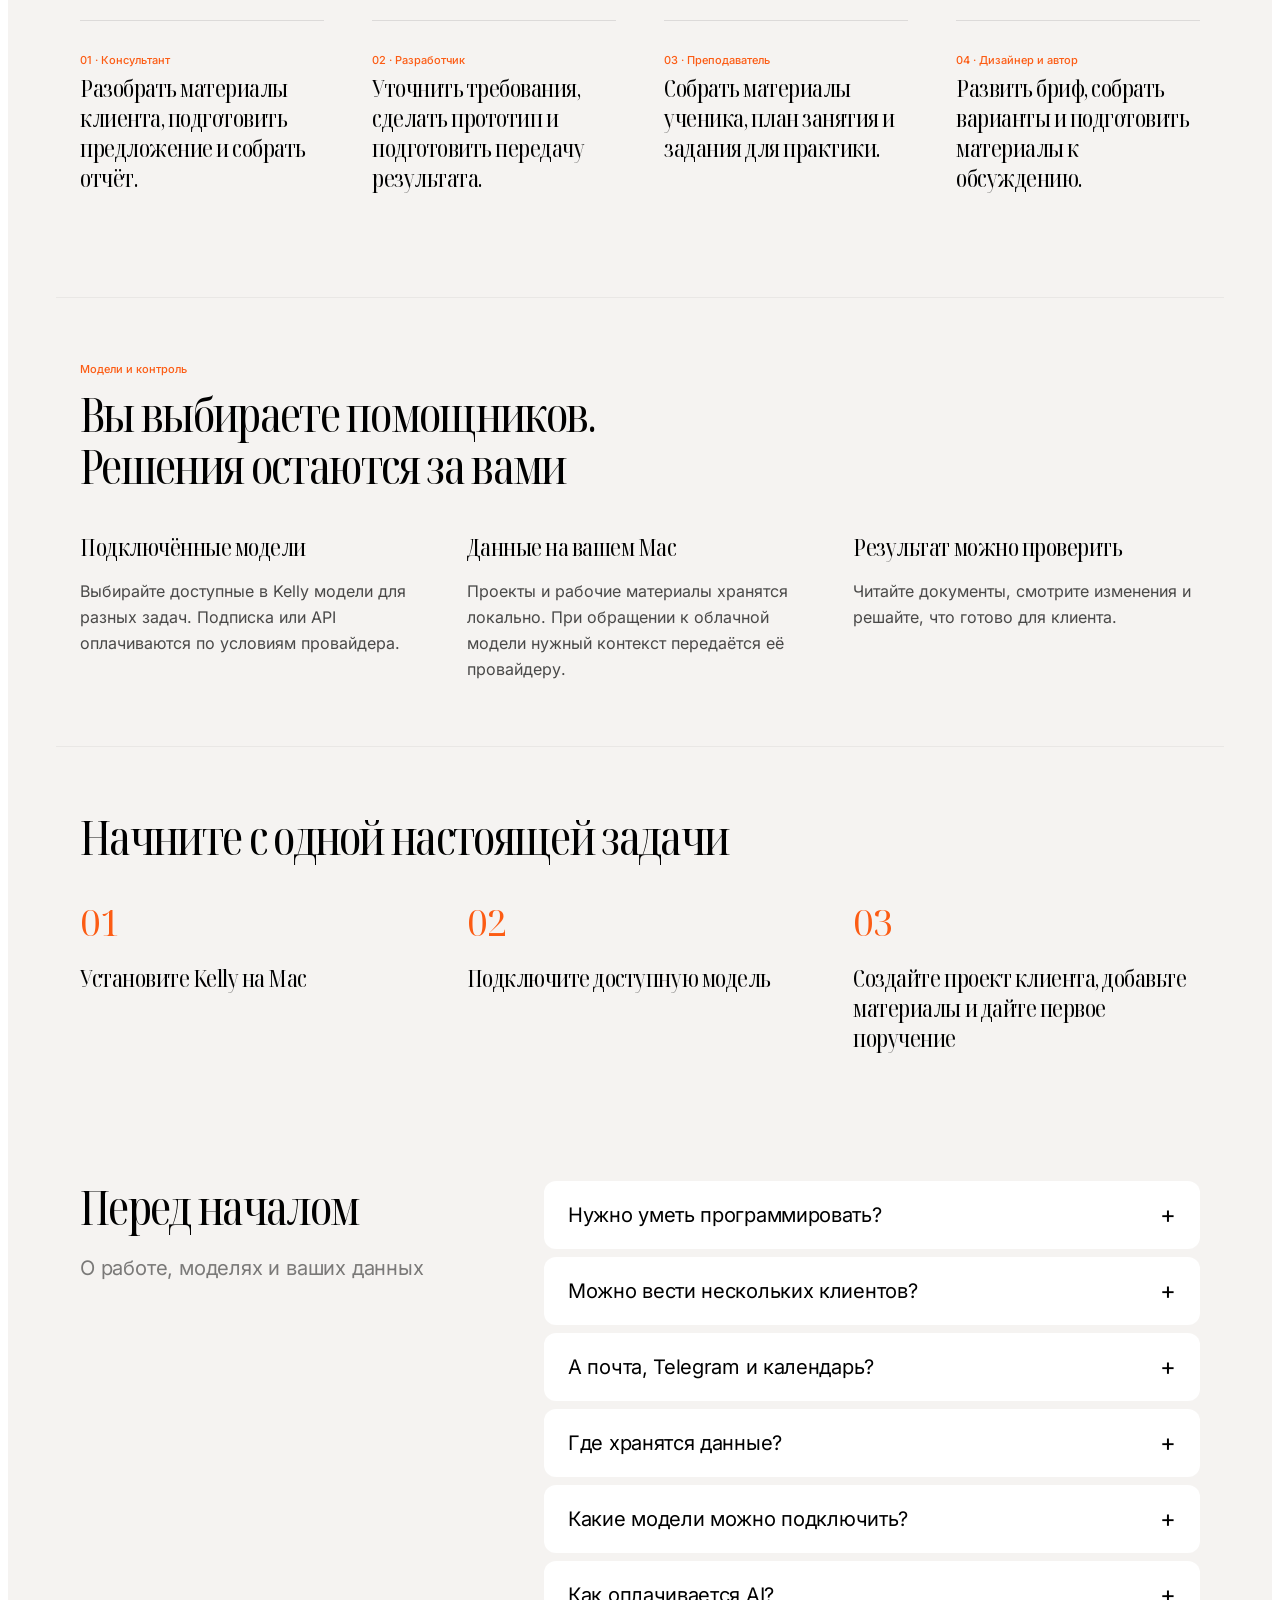
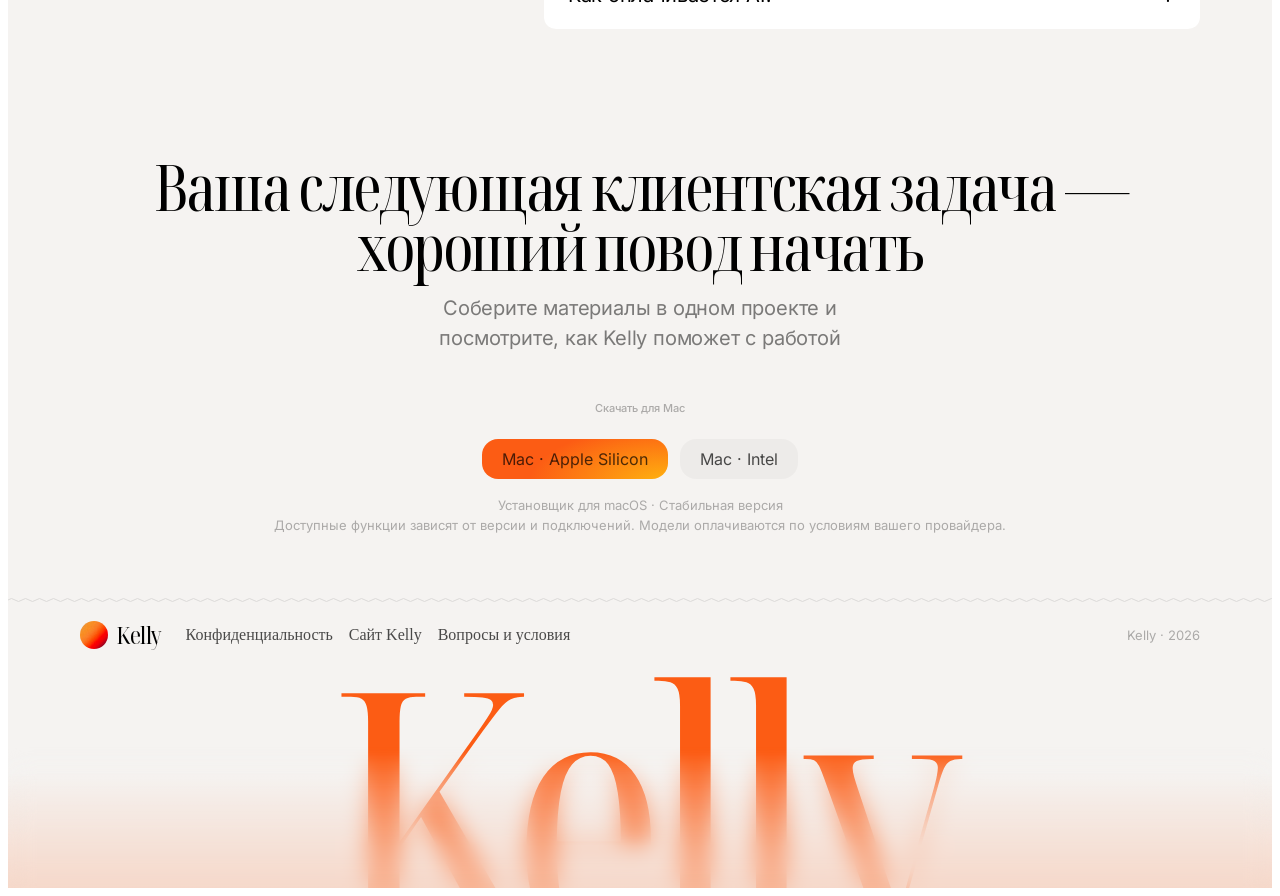
==== commit 960ddda4: "Publish Russian Solo landing for independent professionals (#1208)" ====
--- a/index.html
+++ b/index.html
@@ -1,917 +1,4 @@
-<!DOCTYPE html>
-<html lang="ru">
-<head>
-<meta charset="UTF-8">
-<meta name="viewport" content="width=device-width, initial-scale=1.0">
-<title>Kelly — один человек. Целая команда.</title>
-<meta name="description" content="Kelly — десктопное приложение для Mac с ИИ-агентами, которые работают вместе как команда: чат, задачи, база знаний в одном месте.">
-<link rel="icon" type="image/png" sizes="32x32" href="assets/favicon-32.png">
-<link rel="icon" type="image/png" sizes="16x16" href="assets/favicon-16.png">
-<link rel="apple-touch-icon" sizes="180x180" href="assets/apple-touch-icon.png">
-<link rel="preconnect" href="https://fonts.googleapis.com">
-<link rel="preconnect" href="https://fonts.gstatic.com" crossorigin>
-<link href="https://fonts.googleapis.com/css2?family=Golos+Text:wght@600;700;800;900&family=Inter:wght@400;500;600&family=JetBrains+Mono:wght@500;700&display=swap" rel="stylesheet">
-<style>
-:root{
-  --terra:#BD5E35;--terra-dp:#9A4827;--terra-dk:#7E371F;
-  --signal-orange:#F2540A; /* фирменный сигнальный оранжевый из tokens.css продукта (--color-signal-orange) */
-  --cream:#FBF7F4;--bg:#F5EFEC;--ink:#2A1622;--ink-2:#5A4650;--ink-3:#93828B;--line:#E0D3CB;
-  --deep:#1E0F18;--deep-2:#2E1C28;
-  --violet:oklch(0.28 0.11 322); /* баклажан — тёмный, держит контраст на терракоте (светлый Violet и фирменный signal-orange #F2540A на терракоте теряются) */
-  --w:#FFFFFF;--w-soft:rgba(255,255,255,.78);--w-line:rgba(255,255,255,.22);
-  --disp:'Golos Text',-apple-system,sans-serif;
-  --sans:'Inter',-apple-system,BlinkMacSystemFont,'Segoe UI',sans-serif;
-  --mono:'JetBrains Mono',ui-monospace,monospace;
-}
-*,*::before,*::after{box-sizing:border-box;margin:0;padding:0}
-html{scroll-behavior:smooth}
-body{font-family:var(--sans);background:var(--bg);color:var(--ink);-webkit-font-smoothing:antialiased;-moz-osx-font-smoothing:grayscale;overflow-x:hidden}
-.wrap{max-width:1240px;margin:0 auto;padding:0 40px;width:100%}
-.aud{display:none}
-body[data-mode="solo"] .aud.solo{display:block}
-body[data-mode="team"] .aud.team{display:block}
-.aud.solo,.aud.team{animation:fade .35s ease}
-@keyframes fade{from{opacity:0}to{opacity:1}}
-.mono{font-family:var(--mono);font-weight:500;font-size:12px;letter-spacing:.14em;text-transform:uppercase}
-.disp{font-family:var(--disp)}
-
-/* ── Поверхности секций ── */
-.s-terra{background:var(--terra);color:var(--w)}
-.s-cream{background:var(--cream);color:var(--ink)}
-.s-bg{background:var(--signal-orange);color:var(--ink)}
-.s-dark{background:var(--deep);color:var(--cream)}
-section{padding:108px 0}
-
-/* ── Кнопки ── */
-.btn{font-family:var(--sans);font-size:15px;font-weight:600;padding:11px 26px;border-radius:999px;text-decoration:none;display:inline-flex;align-items:center;gap:9px;cursor:pointer;border:1px solid transparent;transition:background .15s,color .15s,border-color .15s,transform .05s}
-.btn:active{transform:translateY(1px)}
-.btn-ink{background:var(--ink);color:var(--cream);border-color:var(--ink)}
-.btn-ink:hover{background:var(--terra);border-color:var(--terra);color:#fff}
-.btn-terra{background:var(--terra);color:#fff;border-color:var(--terra)}
-.btn-terra:hover{background:var(--terra-dp);border-color:var(--terra-dp)}
-.btn-cream{background:var(--violet);color:var(--cream);border-color:var(--violet)}
-.btn-cream:hover{background:var(--ink);color:var(--cream);border-color:var(--ink)}
-.btn-line-w{background:transparent;color:var(--w);border-color:transparent}
-.btn-line-w:hover{background:rgba(255,255,255,.08)}
-.btn-line-ink{background:transparent;color:var(--ink);border-color:var(--line)}
-.btn-line-ink:hover{border-color:var(--ink)}
-
-/* ── Заголовки секций ── */
-.eyebrow{display:block;margin-bottom:18px}
-.title{font-family:var(--disp);font-weight:800;font-size:clamp(34px,4.6vw,66px);line-height:.96;letter-spacing:-.03em;text-transform:uppercase}
-.kelly-peak{font-family:var(--disp);font-weight:900;font-size:clamp(52px,9vw,120px);letter-spacing:-.03em;line-height:.9;color:var(--signal-orange)}
-.mountain{display:flex;flex-direction:column;align-items:flex-start;gap:.35em;margin:44px 0 0}
-.enough{font-family:var(--disp);font-weight:900;font-size:clamp(44px,7vw,90px);line-height:.95;color:var(--signal-orange);margin-top:44px}
-.mountain .mrow{display:flex;flex-wrap:wrap;justify-content:flex-start;gap:.3em .7em}
-.stk{font-family:var(--disp);font-weight:800;font-size:clamp(23px,3.2vw,42px);color:var(--ink-3);text-decoration:line-through;text-decoration-color:var(--violet);text-decoration-thickness:.07em}
-.title .tint{color:var(--terra)}
-.s-terra .title .tint,.s-dark .title .tint,.s-bg .title .tint{color:var(--cream)}
-.s-cream .eyebrow{color:var(--terra)}
-.s-bg .eyebrow{color:var(--ink)}
-.s-terra .eyebrow,.s-dark .eyebrow{color:var(--w-soft)}
-.lede{font-size:19px;line-height:1.6;color:var(--ink-2);max-width:54ch;margin-top:22px}
-.s-terra .lede{color:var(--w)}.s-dark .lede{color:#C9B9C1}
-.sec-head{max-width:62ch}
-.sec-head.wide{max-width:none}
-.sec-head.center{margin:0 auto;text-align:center}
-
-/* ════ NAV ════ */
-nav{position:sticky;top:0;z-index:60;background:var(--signal-orange);border-bottom:1px solid var(--w-line)}
-.nav-in{display:grid;grid-template-columns:1fr auto 1fr;align-items:center;height:70px;gap:18px}
-.nav-in>.logo{justify-self:start}
-.nav-in>.tgl{justify-self:center}
-.nav-in>.nav-right{justify-self:end;display:flex;align-items:center;gap:14px}
-.logo{font-family:var(--disp);font-weight:900;font-size:27px;letter-spacing:-.02em;color:var(--w);text-decoration:none}
-.logo i{font-style:normal;color:var(--violet)}
-.tgl{display:inline-flex;background:#262626;border-radius:999px;padding:3px;gap:2px;box-shadow:inset 0 2px 5px rgba(0,0,0,.35),inset 0 -1px 1px rgba(255,255,255,.06)}
-.tgl button{font-family:var(--sans);font-size:14px;font-weight:600;color:var(--w-soft);background:transparent;border:none;cursor:pointer;padding:9px 22px;border-radius:999px;transition:color .15s,background .15s,box-shadow .15s;min-width:136px;text-align:center}
-.tgl button.on{background:var(--cream);color:var(--ink);box-shadow:0 2px 6px rgba(0,0,0,.25),0 1px 2px rgba(0,0,0,.15)}
-.tgl button:not(.on):hover{color:var(--w)}
-.tgl.sm button{padding:7px 15px;font-size:12px;min-width:40px}
-.nav-dl{font-family:var(--sans);font-size:15px;font-weight:600;color:var(--cream);background:var(--violet);padding:11px 26px;border-radius:999px;text-decoration:none;transition:opacity .15s;display:inline-block;min-width:132px;text-align:center}
-.nav-dl:hover{opacity:.85}
-
-/* ════ HERO ════ */
-.hero{padding:96px 0 0;text-align:left;background:var(--signal-orange)}
-.hero .head{font-family:var(--disp);font-weight:900;font-size:clamp(54px,9vw,140px);line-height:.86;letter-spacing:-.04em;text-transform:uppercase}
-/* выключка двух строк по одной ширине */
-.fit{display:block;max-width:880px}
-.fit .line{display:block;white-space:nowrap;font-family:var(--disp);font-weight:900;line-height:.9;letter-spacing:-.04em;text-transform:uppercase;font-size:clamp(54px,9vw,120px)}
-.fit .line.vio{color:var(--ink)}
-.fit .line.rot .crs{display:inline-block;margin-left:.04em;color:var(--ink);animation:blink 1s step-end infinite}
-@keyframes blink{50%{opacity:0}}
-@media(prefers-reduced-motion:reduce){.fit .line.rot .crs{animation:none}}
-.hero .lead{font-size:clamp(18px,1.6vw,22px);line-height:1.5;color:var(--w);max-width:46ch;margin:28px 0 0;font-weight:400}
-.hero .lead b{font-weight:600}
-.flag{display:inline-block;background:var(--cream);color:var(--ink);font-weight:600;font-size:clamp(16px,1.5vw,19px);padding:8px 16px;margin-top:24px;border-radius:3px}
-.hero .actions{display:flex;gap:14px;justify-content:flex-start;margin-top:34px;flex-wrap:wrap}
-.hero-eyebrow{color:var(--w-soft);margin-bottom:24px}
-.facts{margin-top:74px;background:var(--ink)}
-.facts-clip{overflow:hidden}
-.facts .track{display:flex;align-items:center;width:max-content;padding:16px 0;will-change:transform}
-.facts .grp{display:flex;align-items:center;flex:none;white-space:nowrap}
-.facts .f{font-family:var(--mono);font-size:11.5px;letter-spacing:.08em;text-transform:uppercase;color:var(--w-soft);flex:none}
-.facts .f b{color:var(--w);font-weight:700}
-.facts .sep{color:var(--w-line);padding:0 18px;flex:none}
-
-/* ════ ПРОБЛЕМА ════ */
-.chaos{display:grid;grid-template-columns:repeat(auto-fit,minmax(220px,1fr));gap:14px;margin-top:50px}
-.chaos .c{border:1px solid var(--line);background:var(--bg);border-radius:10px;padding:22px}
-.chaos .c .k{font-family:var(--mono);font-size:10px;font-weight:700;letter-spacing:.1em;text-transform:uppercase;color:var(--terra);margin-bottom:10px}
-.chaos .c p{font-size:15px;line-height:1.5;color:var(--ink-2)}
-.resolve{margin-top:42px;display:flex;align-items:center;gap:18px;flex-wrap:wrap}
-.resolve .arr{font-family:var(--disp);font-weight:800;font-size:34px;color:var(--terra)}
-.resolve .rt{font-family:var(--disp);font-weight:800;font-size:clamp(22px,2.6vw,34px);text-transform:uppercase;letter-spacing:-.02em;line-height:1.05}
-.resolve .rt .tint{color:var(--terra)}
-
-/* ════ ДЕМО (тёмная) — окно приложения ════ */
-.demo-grid{display:grid;grid-template-columns:.82fr 1.18fr;gap:50px;align-items:center}
-.demo-copy p{font-size:18px;line-height:1.65;color:#C9B9C1;margin-top:20px;max-width:40ch}
-.demo-copy .title{color:var(--cream)}
-.app{background:var(--cream);border-radius:11px;box-shadow:0 40px 100px rgba(0,0,0,.45);overflow:hidden;width:108%;color:var(--ink)}
-.app-bar{display:flex;align-items:center;gap:8px;padding:11px 15px;background:#F1E7E0;border-bottom:1px solid var(--line)}
-.app-bar i{width:11px;height:11px;border-radius:50%;display:block;background:var(--line)}
-.app-bar i:first-child{background:#E0695B}.app-bar i:nth-child(2){background:#E3B341}.app-bar i:nth-child(3){background:#6FB06A}
-.app-bar .t{margin-left:8px;font-family:var(--mono);font-size:11px;font-weight:500;letter-spacing:.04em;color:var(--ink-2);text-transform:uppercase}
-.app-body{display:grid;grid-template-columns:124px 1fr 168px;min-height:360px}
-.rail{background:#F4EBE5;border-right:1px solid var(--line);padding:14px 11px}
-.rail .lbl{font-family:var(--mono);font-size:9px;font-weight:700;letter-spacing:.12em;text-transform:uppercase;color:var(--ink-3);margin:0 0 8px 4px}
-.rail .lbl.mt{margin-top:18px}
-.rail .it{display:flex;align-items:center;gap:8px;padding:6px 8px;border-radius:7px;font-size:12.5px;color:var(--ink-2);margin-bottom:2px}
-.rail .it.sel{background:#fff;color:var(--ink);font-weight:600;box-shadow:0 1px 3px rgba(42,22,34,.08)}
-.rail .it .ds{width:6px;height:6px;border-radius:50%;background:#6FB06A;flex:none}
-.rail .it.off .ds{background:var(--line)}
-.chat{display:flex;flex-direction:column;padding:15px 17px;gap:9px;background:#fff}
-.chat .ch{font-family:var(--mono);font-size:9.5px;font-weight:700;letter-spacing:.1em;text-transform:uppercase;color:var(--ink-3);margin-bottom:3px}
-.bub{max-width:84%;padding:9px 13px;border-radius:13px;font-size:13px;line-height:1.45}
-.bub.me{align-self:flex-end;background:var(--ink);color:var(--cream);border-bottom-right-radius:4px}
-.bub.ag{align-self:flex-start;background:#F6EFEA;border-bottom-left-radius:4px}
-.bub .who{font-family:var(--mono);font-size:9px;font-weight:700;letter-spacing:.06em;text-transform:uppercase;color:var(--terra);margin-bottom:3px}
-.composer{margin-top:auto;display:flex;align-items:center;gap:9px;border:1px solid var(--line);border-radius:999px;padding:9px 12px}
-.composer .ph{flex:1;font-size:12.5px;color:var(--ink-3)}
-.composer .s{width:26px;height:26px;border-radius:50%;background:var(--ink);color:var(--cream);display:grid;place-items:center;font-size:13px}
-.board{background:#F4EBE5;border-left:1px solid var(--line);padding:14px 12px}
-.board .lbl{font-family:var(--mono);font-size:9px;font-weight:700;letter-spacing:.12em;text-transform:uppercase;color:var(--ink-3);margin:0 0 9px 2px}
-.tcard{background:#fff;border:1px solid var(--line);border-radius:9px;padding:9px 10px;margin-bottom:8px}
-.tcard .tt{font-size:12px;font-weight:600;line-height:1.3}
-.tcard .tm{display:flex;gap:5px;margin-top:7px}
-.pill{font-family:var(--mono);font-size:8.5px;font-weight:700;letter-spacing:.05em;color:#fff;border-radius:999px;padding:2px 7px;text-transform:uppercase}
-.pill.p1{background:var(--terra)}.pill.p2{background:#C99A3E}.pill.st{background:var(--ink-3)}.pill.dn{background:#6FB06A}
-
-/* ════ ПОЧЕМУ ════ */
-.benefits{display:grid;grid-template-columns:repeat(auto-fit,minmax(240px,1fr));gap:2px;margin-top:54px;border:1px solid var(--line);border-radius:12px;overflow:hidden;background:var(--line)}
-.ben{background:var(--cream);padding:30px 28px}
-.ben .n{font-family:var(--disp);font-weight:800;font-size:13px;letter-spacing:.1em;color:var(--terra);margin-bottom:16px}
-.ben h3{font-family:var(--disp);font-weight:800;font-size:21px;text-transform:uppercase;letter-spacing:-.01em;line-height:1.05}
-.ben p{font-size:15px;line-height:1.55;color:var(--ink-2);margin-top:11px}
-
-/* ════ КЕЙСЫ ════ */
-.cases{display:grid;grid-template-columns:repeat(3,1fr);gap:0;margin-top:54px}
-.aud.solo .cases{grid-template-columns:repeat(2,1fr)}
-body[data-mode="solo"] .s-bg .cases{margin-top:54px}
-.case{padding:44px 30px;display:flex;flex-direction:column;justify-content:flex-start;transition:filter .15s}
-.case:hover{filter:brightness(1.07)}
-.case.c-white{background:var(--cream);color:var(--ink)}
-.case.c-orange{background:var(--signal-orange);color:var(--cream)}
-.case.c-violet{background:var(--violet);color:var(--cream)}
-.case.c-black{background:var(--ink);color:var(--cream)}
-.case .role{font-family:var(--mono);font-size:11px;font-weight:700;letter-spacing:.1em;text-transform:uppercase;color:currentColor;opacity:.7;margin-bottom:18px}
-.case h4{font-family:var(--disp);font-weight:800;font-size:clamp(28px,2.8vw,38px);text-transform:uppercase;letter-spacing:-.01em;line-height:1.02;color:currentColor}
-.case .sub{font-size:16px;font-weight:600;line-height:1.4;color:currentColor;opacity:.85;margin-top:10px}
-.case p{font-size:14.5px;line-height:1.5;color:currentColor;opacity:.7;margin-top:12px}
-
-/* ════ ТЕХ ════ */
-.techs{display:grid;grid-template-columns:repeat(3,1fr);margin-top:54px;border-top:1px solid var(--w-line);border-left:1px solid var(--w-line)}
-.tech{background:var(--deep);padding:28px 26px;border-right:1px solid var(--w-line);border-bottom:1px solid var(--w-line)}
-.tech .mono{font-size:13px;font-weight:700;letter-spacing:.06em;color:var(--signal-orange)}
-.tech p{font-size:14.5px;line-height:1.5;color:var(--w-soft);margin-top:10px}
-@media(max-width:900px){.techs{grid-template-columns:repeat(2,1fr)}}
-@media(max-width:600px){.techs{grid-template-columns:1fr}}
-
-/* ════ ОСНОВАТЕЛЬ ════ */
-.s-founder{background:var(--violet);color:var(--cream)}
-.founder-grid{display:grid;grid-template-columns:.4fr .6fr;gap:56px;align-items:center}
-.founder-photo img{width:100%;border-radius:0;display:block;object-fit:cover;aspect-ratio:1}
-.founder-quote .mark{font-family:var(--disp);font-size:80px;color:var(--signal-orange);line-height:.6;font-weight:900}
-.founder-quote .quote{font-size:22px;line-height:1.55;color:var(--cream);margin-top:8px}
-.founder-quote .who{margin-top:24px;display:flex;flex-direction:column;gap:2px}
-.founder-quote .who .name{font-weight:800;font-family:var(--disp);font-size:16px;color:var(--cream)}
-.founder-quote .who .role{font-size:13px;color:var(--w-soft);font-family:var(--mono);text-transform:uppercase;letter-spacing:.06em}
-@media(max-width:900px){.founder-grid{grid-template-columns:1fr;gap:28px}.founder-photo img{max-width:220px}}
-
-/* ════ CHAT VS TASK VS KELLY ════ */
-.compare-grid{display:grid;grid-template-columns:.9fr .9fr 1.2fr;gap:0;margin-top:32px}
-.compare-col{padding:36px 30px}
-.compare-label{font-family:var(--mono);font-size:12px;text-transform:uppercase;letter-spacing:.06em;color:currentColor;opacity:.75;margin-bottom:20px}
-.compare-col h4{font-family:var(--disp);font-weight:800;font-size:clamp(22px,2vw,28px);text-transform:uppercase;letter-spacing:-.01em;color:currentColor;margin-bottom:18px}
-.compare-col ul{list-style:none;display:flex;flex-direction:column;gap:14px}
-.compare-col li{font-size:14.5px;line-height:1.5;color:currentColor;opacity:.9;padding-left:20px;position:relative}
-.compare-col li::before{content:'—';position:absolute;left:0;opacity:.6}
-.compare-chat{background:var(--violet);color:var(--cream)}
-.compare-task{background:var(--ink);color:var(--cream)}
-.compare-kelly{background:var(--signal-orange);color:var(--cream)}
-.compare-kelly li::before{content:'✓'}
-.s-compare .eyebrow{color:var(--violet)}
-.s-compare .title .tint{color:var(--violet)}
-@media(max-width:760px){.compare-grid{grid-template-columns:1fr}}
-
-/* ════ ФИНАЛ ════ */
-.final{text-align:center}
-.final .head{font-family:var(--disp);font-weight:900;font-size:clamp(40px,6vw,92px);line-height:1.15;letter-spacing:-.035em;text-transform:uppercase}
-.final .lead{font-size:19px;color:var(--w);margin:22px auto 0;max-width:48ch;line-height:1.55}
-.final .actions{display:flex;gap:14px;justify-content:center;margin-top:34px;flex-wrap:wrap}
-.final .fine{margin-top:18px;font-family:var(--mono);font-size:11px;letter-spacing:.08em;text-transform:uppercase;color:var(--w-soft)}
-.btn-final-dl{background:var(--signal-orange);color:var(--cream);border-color:var(--signal-orange);font-size:18px;padding:16px 34px}
-.btn-final-dl:hover{background:var(--terra-dp);border-color:var(--terra-dp)}
-.mobile-download{margin:48px auto 0;padding-top:36px;border-top:1px solid var(--w-line);max-width:680px}
-.mobile-download h3{font-family:var(--disp);font-size:28px;line-height:1.25}
-.mobile-download p{margin:16px auto 0;color:var(--w-soft);font-size:15px;line-height:1.6;max-width:58ch}
-.mobile-download .actions{margin-top:24px}
-
-/* ════ FOOTER ════ */
-footer{background:var(--deep);color:#9a8a93;padding:46px 0}
-.foot-in{display:flex;align-items:center;justify-content:space-between;gap:22px;flex-wrap:wrap;font-family:var(--mono);font-size:11px;letter-spacing:.06em;text-transform:uppercase}
-.foot-in .logo{color:var(--cream);text-transform:none}.foot-in .logo i{color:var(--signal-orange)}
-.foot-nav{display:flex;gap:20px;background:transparent}
-.foot-nav a{color:#9a8a93;text-decoration:none}.foot-nav a:hover{color:var(--terra)}
-
-@media(max-width:900px){
-  .demo-grid{grid-template-columns:1fr;gap:36px}.app{width:100%}
-  .cases{grid-template-columns:repeat(2,1fr)}
-}
-@media(max-width:640px){
-  .nav-in{grid-template-columns:auto 1fr;height:auto;padding:14px 0;row-gap:12px}
-  .nav-in>.logo{grid-column:1}
-  .nav-in>.nav-right{grid-column:2}
-  .nav-in>.tgl{grid-column:1/-1;justify-self:stretch}
-  .tgl{justify-content:center}
-}
-@media(max-width:600px){
-  .wrap{padding:0 22px}section{padding:74px 0}
-  .hero .head{font-size:46px}
-  .app-body{grid-template-columns:1fr}.rail,.board{display:none}
-  .facts .sep{padding:0 9px}
-  .cases,.aud.solo .cases{grid-template-columns:1fr}
-}
-</style>
-</head>
-<body data-mode="solo">
-
-<!-- ══ NAV ══ -->
-<nav><div class="wrap nav-in">
-  <a class="logo" href="#">ke<i>ll</i>y</a>
-  <div class="tgl" role="tablist" aria-label="Аудитория">
-    <button id="t-solo" class="on" onclick="setMode('solo')" data-i18n="mode_solo">Для себя</button>
-    <button id="t-team" onclick="setMode('team')" data-i18n="mode_team">Для бизнеса</button>
-  </div>
-  <div class="nav-right">
-    <div class="tgl sm" role="tablist" aria-label="Language">
-      <button id="l-ru" class="on" onclick="setLang('ru')">RU</button>
-      <button id="l-en" onclick="setLang('en')">EN</button>
-    </div>
-    <a class="nav-dl" href="#download" data-i18n="nav_dl">Скачать</a>
-  </div>
-</div></nav>
-
-<!-- ══ HERO ══ -->
-<header class="s-terra hero"><div class="wrap">
-  <h1 class="head fit"><span class="line" data-i18n="hero_line1">ИИ-экзоскелет</span><span class="line vio rot" id="rotLine"><span id="rotPrefix" data-i18n="hero_rot_prefix">для тех, кто </span><span class="rot-txt" id="rotTxt"></span><span class="crs">|</span></span></h1>
-  <div class="aud solo">
-    <p class="lead" data-i18n="hero_solo_lead">ИИ-агенты работают вместе под твоим началом: разработчик, дизайнер, аналитик — <b>уже настроены и&nbsp;готовы.</b></p>
-    <div class="actions">
-      <a class="btn btn-cream" href="#download" data-i18n="btn_download">Скачать</a>
-      <a class="btn btn-line-w" href="#how" data-i18n="btn_how">Как это работает</a>
-    </div>
-  </div>
-  <div class="aud team">
-    <p class="lead" data-i18n="hero_team_lead">Дай каждому сотруднику целую команду. Поставил приложение — у человека уже есть разработчик, аналитик, ассистент. <b>Внедрение — это установка, а не проект на год.</b></p>
-    <div class="flag" data-i18n="hero_team_flag">Один клик. Не один квартал.</div>
-    <div class="actions">
-      <a class="btn btn-cream" href="#download" data-i18n="btn_download">Скачать</a>
-      <a class="btn btn-line-w" href="#how" data-i18n="btn_biz_pricing">Тарифы для бизнеса</a>
-    </div>
-  </div>
-</div>
-  <div class="facts"><div class="wrap facts-clip"><div class="track">
-    <div class="grp" data-i18n="facts_ticker">
-      <span class="f"><b>30+</b> готовых агентов</span><span class="sep">/</span>
-      <span class="f">данные хранятся <b>локально</b></span><span class="sep">/</span>
-      <span class="f"><b>любые</b> модели</span><span class="sep">/</span>
-      <span class="f"><b>$0</b> наценки на ИИ</span><span class="sep">/</span>
-      <span class="f"><b>умная</b> база знаний</span><span class="sep">/</span>
-      <span class="f">автоматизация <b>рутин</b></span><span class="sep">/</span>
-      <span class="f">ассистент для <b>мессенджеров</b></span><span class="sep">/</span>
-      <span class="f">работает <b>24/7</b></span><span class="sep">/</span>
-      <span class="f"><b>приватность</b> по умолчанию</span><span class="sep">/</span>
-    </div>
-    <div class="grp" data-i18n="facts_ticker">
-      <span class="f"><b>30+</b> готовых агентов</span><span class="sep">/</span>
-      <span class="f">данные хранятся <b>локально</b></span><span class="sep">/</span>
-      <span class="f"><b>любые</b> модели</span><span class="sep">/</span>
-      <span class="f"><b>$0</b> наценки на ИИ</span><span class="sep">/</span>
-      <span class="f"><b>умная</b> база знаний</span><span class="sep">/</span>
-      <span class="f">автоматизация <b>рутин</b></span><span class="sep">/</span>
-      <span class="f">ассистент для <b>мессенджеров</b></span><span class="sep">/</span>
-      <span class="f">работает <b>24/7</b></span><span class="sep">/</span>
-      <span class="f"><b>приватность</b> по умолчанию</span><span class="sep">/</span>
-    </div>
-  </div></div></div>
-</header>
-
-<!-- ══ ПРОБЛЕМА ══ -->
-<section class="s-cream"><div class="wrap">
-  <div class="aud solo">
-    <div class="sec-head wide">
-      <h2 class="kelly-peak">Kelly —</h2>
-      <div class="mountain">
-        <div class="mrow"><span class="stk">IDE</span><span class="stk">Todoist</span><span class="stk">Miro</span></div>
-        <div class="mrow"><span class="stk">Notion</span><span class="stk">OpenAI</span><span class="stk">Claude</span></div>
-        <div class="mrow"><span class="stk">Obsidian</span><span class="stk">Hermes</span><span class="stk">OpenClaw</span></div>
-      </div>
-      <p class="enough" data-i18n="problem_enough">Всё включено!</p>
-    </div>
-  </div>
-  <div class="aud team">
-    <div class="sec-head">
-      <span class="mono eyebrow" data-i18n="problem_team_eyebrow">Узнаёте?</span>
-      <h2 class="title" data-i18n="problem_team_title">«Внедрить ИИ» звучит как <span class="tint">большой проект</span></h2>
-      <p class="lede" data-i18n="problem_team_lede">Кажется, нужны месяцы интеграций, обучение и отдельный бюджет. Поэтому до дела так и не доходит — откладывается на «потом».</p>
-    </div>
-    <div class="chaos">
-      <div class="c"><div class="k" data-i18n="chaos_1_k">Интеграции</div><p data-i18n="chaos_1_p">подключить ИИ к каждой системе</p></div>
-      <div class="c"><div class="k" data-i18n="chaos_2_k">Обучение</div><p data-i18n="chaos_2_p">научить людей писать промпты</p></div>
-      <div class="c"><div class="k" data-i18n="chaos_3_k">Безопасность</div><p data-i18n="chaos_3_p">куда уходят данные компании?</p></div>
-      <div class="c"><div class="k" data-i18n="chaos_4_k">Сроки и бюджет</div><p data-i18n="chaos_4_p">проект на квартал, легко отложить</p></div>
-    </div>
-    <div class="resolve"><span class="arr">→</span><span class="rt" data-i18n="problem_team_resolve">С Kelly это <span class="tint">установка приложения</span>. Сегодня</span></div>
-  </div>
-</div></section>
-
-<!-- ══ ДЕМО (тёмная) ══ -->
-<section class="s-dark" id="how"><div class="wrap demo-grid">
-  <div class="demo-copy">
-    <div class="aud solo">
-      <h2 class="title" data-i18n="demo_solo_title">Ставишь задачу — <span class="tint">команда работает</span></h2>
-      <p data-i18n="demo_solo_p1">Групповой чат, где агенты сами координируются, ведут доску задач и общую базу знаний проекта.</p>
-      <p data-i18n="demo_solo_p2">Ты — руководитель в разговоре.</p>
-    </div>
-    <div class="aud team">
-      <h2 class="title" data-i18n="demo_team_title">Рабочее место, где <span class="tint">один = команда</span></h2>
-      <p data-i18n="demo_team_p1">Каждый сотрудник получает готовую ИИ-команду с настроенными ролями. Они координируются в чате, ведут задачи и знания проекта.</p>
-      <p data-i18n="demo_team_p2">Один стандарт рабочего места на каждом компьютере.</p>
-    </div>
-  </div>
-  <div class="app" aria-hidden="true">
-    <div class="app-bar"><i></i><i></i><i></i><span class="t" data-i18n="app_bar_title">Kelly — проект «Лендинг»</span></div>
-    <div class="app-body">
-      <div class="rail">
-        <p class="lbl" data-i18n="app_projects">Проекты</p>
-        <div class="it sel" data-i18n="app_proj_landing">Лендинг</div><div class="it" data-i18n="app_proj_app">Приложение</div><div class="it" data-i18n="app_proj_marketing">Маркетинг</div>
-        <p class="lbl mt" data-i18n="app_team">Команда</p>
-        <div class="it"><span class="ds"></span>Markus</div><div class="it"><span class="ds"></span>Gerald</div>
-        <div class="it"><span class="ds"></span>Maya</div><div class="it off"><span class="ds"></span>Scout</div>
-      </div>
-      <div class="chat">
-        <div class="ch" data-i18n="app_chat_head">Чат проекта</div>
-        <div class="bub me" data-i18n="app_msg1">@Markus собери лендинг по макету Gerald</div>
-        <div class="bub ag"><div class="who">Markus · Dev</div><span data-i18n="app_msg2">Принял. Беру дизайн из базы знаний, к вечеру первый билд.</span></div>
-        <div class="bub ag"><div class="who">Maya · PM</div><span data-i18n="app_msg3">Добавила в задачи, приоритет P1.</span></div>
-        <div class="bub me" data-i18n="app_msg4">отлично, погнали</div>
-        <div class="composer"><span class="ph" data-i18n="app_input">Написать команде…</span><span class="s">→</span></div>
-      </div>
-      <div class="board">
-        <p class="lbl" data-i18n="app_tasks">Задачи</p>
-        <div class="tcard"><div class="tt" data-i18n="app_task1">Сверстать hero + тогл</div><div class="tm"><span class="pill p1">P1</span><span class="pill st" data-i18n="app_status_progress">в работе</span></div></div>
-        <div class="tcard"><div class="tt" data-i18n="app_task2">Тексты секций</div><div class="tm"><span class="pill p2">P2</span><span class="pill st" data-i18n="app_status_backlog">бэклог</span></div></div>
-        <div class="tcard"><div class="tt" data-i18n="app_task3">Дизайн-система</div><div class="tm"><span class="pill dn" data-i18n="app_status_done">готово</span></div></div>
-      </div>
-    </div>
-  </div>
-</div></section>
-
-<!-- ══ КЕЙСЫ ══ -->
-<section class="s-bg"><div class="wrap">
-  <div class="aud team sec-head center">
-    <span class="mono eyebrow" data-i18n="cases_team_eyebrow">Что ты сможешь</span>
-    <h2 class="title" data-i18n="cases_team_title">Команда под <span class="tint">каждую функцию</span></h2>
-  </div>
-  <div class="aud solo sec-head">
-    <h2 class="title" data-i18n="cases_solo_title">Все сферы жизни <span class="tint">в одном&nbsp;месте</span></h2>
-  </div>
-  <div class="aud solo"><div class="cases">
-    <div class="case c-white"><h4 data-i18n="case1_h4">Второй мозг</h4><p class="sub" data-i18n="case1_sub">Храни идеи и мысли</p><p data-i18n="case1_p">Заметки, идеи, решения, контекст проектов — агент держит это в голове и достаёт нужное по первому вопросу.</p></div>
-    <div class="case c-violet"><h4 data-i18n="case2_h4">Проекты</h4><p class="sub" data-i18n="case2_sub">Организуй работу</p><p data-i18n="case2_p">Задачи, дедлайны, прогресс — агент держит план в голове и напоминает, что горит, вместо тебя.</p></div>
-    <div class="case c-black"><h4 data-i18n="case3_h4">Ассистенты</h4><p class="sub" data-i18n="case3_sub">Делегируй общение</p><p data-i18n="case3_p">Чаты и почта, ответы, планирование дня — агент читает поток сообщений и берёт рутину на себя.</p></div>
-    <div class="case c-white"><h4 data-i18n="case4_h4">Наставники</h4><p class="sub" data-i18n="case4_sub">Логика, языки, культура</p><p data-i18n="case4_p">Го, шахматы, языки, психология — агент подбирает наставника под задачу и держит связь между занятиями.</p></div>
-    <div class="case c-violet"><h4 data-i18n="case5_h4">Жизнь</h4><p class="sub" data-i18n="case5_sub">Здоровье, семья, быт</p><p data-i18n="case5_p">Дневник самочувствия, забота о близких, порядок в бытовых делах — не медсовет, а внимание к тому, что происходит вне работы.</p></div>
-    <div class="case c-black"><h4 data-i18n="case6_h4">Бизнес</h4><p class="sub" data-i18n="case6_sub">Веди идею до результата</p><p data-i18n="case6_p">Юнит-экономика, питчи, рабочий прототип — агент считает цифры и сам собирает MVP: сайт, бота, приложение.</p></div>
-  </div></div>
-  <div class="aud team"><div class="cases">
-    <div class="case"><div class="role" data-i18n="tcase1_role">Разработка</div><h4 data-i18n="tcase1_h4">ИИ в каждом репозитории</h4><p data-i18n="tcase1_p">Команда получает агентов, которые знают код проекта и ускоряют доставку.</p></div>
-    <div class="case"><div class="role" data-i18n="tcase2_role">Маркетинг</div><h4 data-i18n="tcase2_h4">Контент и кампании</h4><p data-i18n="tcase2_p">Маркетолог, копирайтер, аналитик рынка — функция, готовая к запуску.</p></div>
-    <div class="case"><div class="role" data-i18n="tcase3_role">Операции</div><h4 data-i18n="tcase3_h4">Процессы без рутины</h4><p data-i18n="tcase3_p">Агенты ведут задачи, отчёты и координацию — меньше ручной операционки.</p></div>
-    <div class="case"><div class="role" data-i18n="tcase4_role">Каждый сотрудник</div><h4 data-i18n="tcase4_h4">Личный ИИ-офис</h4><p data-i18n="tcase4_p">Один стандарт рабочего места на каждом компьютере компании.</p></div>
-  </div></div>
-</div></section>
-
-<!-- ══ СЛАЙД ДЛЯ ТЕХНАРЕЙ ══ -->
-<div class="aud solo">
-<section class="s-dark"><div class="wrap">
-  <div class="sec-head">
-    <h2 class="title" data-i18n="tech_title">Слайд для <span class="tint">технарей</span></h2>
-  </div>
-  <div class="techs">
-    <div class="tech"><div class="mono">OLLAMA</div><p data-i18n="tech_ollama">Локальные модели на своей машине — без интернета и без чужих серверов.</p></div>
-    <div class="tech"><div class="mono">OPENROUTER</div><p data-i18n="tech_openrouter">Любой облачный провайдер на выбор — не заперты в одном поставщике моделей.</p></div>
-    <div class="tech"><div class="mono">RAG</div><p data-i18n="tech_rag">Локальные embeddings, sqlite-vec. Каждое сообщение сверяется с базой знаний автоматически — без лишних токенов.</p></div>
-    <div class="tech"><div class="mono">HTTP API</div><p data-i18n="tech_api">Управляй агентами, задачами и базой знаний программно — не только через UI.</p></div>
-    <div class="tech"><div class="mono" data-i18n="tech_skills_label">СКИЛЛЫ</div><p data-i18n="tech_skills">Переиспользуемые prompt-шаблоны, self-service — правишь через тот же API.</p></div>
-    <div class="tech"><div class="mono" data-i18n="tech_logs_label">ЛОГИ</div><p data-i18n="tech_logs">Read-only доступ к логам приложения через API — диагностика без похода в поддержку.</p></div>  </div>
-</div></section>
-</div>
-
-<!-- ══ ПОЧЕМУ (бизнес) ══ -->
-<div class="aud team">
-<section class="s-cream"><div class="wrap">
-  <div class="sec-head center">
-    <span class="mono eyebrow" data-i18n="ben_eyebrow">Почему Kelly, а не ChatGPT, Claude App или Claude Code</span>
-    <h2 class="title" data-i18n="ben_title">Не функции. <span class="tint">Результат.</span></h2>
-  </div>
-  <div class="benefits">
-    <div class="ben"><div class="n">01</div><h3 data-i18n="ben1_h3">Внедрение = установка</h3><p data-i18n="ben1_p">Никаких интеграций и месяцев проекта. Поставил приложение сотруднику — всё началось.</p></div>
-    <div class="ben"><div class="n">02</div><h3 data-i18n="ben2_h3">Готовые роли</h3><p data-i18n="ben2_p">Разработчик, дизайнер, аналитик, исследователь — настроенные специалисты с первого дня.</p></div>
-    <div class="ben"><div class="n">03</div><h3 data-i18n="ben3_h3">Данные не уходят</h3><p data-i18n="ben3_p">Всё работает локально на машине сотрудника. Вы решаете, к чему агенты имеют доступ.</p></div>
-    <div class="ben"><div class="n">04</div><h3 data-i18n="ben4_h3">Без наценки на ИИ</h3><p data-i18n="ben4_p">За провайдеров платите напрямую — Kelly не берёт markup. Прозрачно на масштабе.</p></div>
-  </div>
-</div></section>
-</div>
-
-<!-- ══ CHAT-CENTRIC / TASK-CENTRIC / KELLY ══ -->
-<div class="aud solo">
-<section class="s-cream s-compare"><div class="wrap">
-  <div class="sec-head wide">
-    <h2 class="title" data-i18n="compare_title">Не чат-сессия или задача. <span class="tint">Общее пространство.</span></h2>
-  </div>
-  <div class="compare-grid">
-    <div class="compare-col compare-chat">
-      <div class="compare-label">ChatGPT / Claude App</div>
-      <h4 data-i18n="compare_chat_h4">Чат-сессия</h4>
-      <ul data-i18n="compare_chat_ul">
-        <li>Новый тред — чистый лист</li>
-        <li>Контекст обрывается за пределами сессии</li>
-        <li>Один разговор — один агент</li>
-      </ul>
-    </div>
-    <div class="compare-col compare-task">
-      <div class="compare-label" data-i18n="compare_task_label">Paperclip и похожие</div>
-      <h4 data-i18n="compare_task_h4">Пайплайн</h4>
-      <ul data-i18n="compare_task_ul">
-        <li>Задача проходит по жёсткому флоу</li>
-        <li>Хорошая трейсабилити, но нет гибкости</li>
-        <li>Шаг в сторону — и агент теряется</li>
-      </ul>
-    </div>
-    <div class="compare-col compare-kelly">
-      <div class="compare-label">Kelly</div>
-      <h4 data-i18n="compare_kelly_h4">Пространство</h4>
-      <ul data-i18n="compare_kelly_ul">
-        <li>Один чат на весь проект, общий для всех агентов</li>
-        <li>Задачи — объекты со статусом и историей, не жёсткий флоу</li>
-        <li>Контекст не сбрасывается: агент видит всё, что было</li>
-      </ul>
-    </div>
-  </div>
-</div></section>
-</div>
-
-<!-- ══ ОСНОВАТЕЛЬ ══ -->
-<div class="aud solo">
-<section class="s-founder"><div class="wrap">
-  <div class="founder-grid">
-    <div class="founder-photo"><img src="assets/founder.jpg" alt="Иван Степанов, создатель Kelly" data-i18n-alt="founder_alt"></div>
-    <div class="founder-quote">
-      <div class="mark">«</div>
-      <p class="quote" data-i18n="founder_quote">Я строю Kelly с помощью самой Kelly — прямо сейчас команда моих агентов работает над этим лендингом, пока я пишу это. У меня в Kelly крутится больше десятка проектов: от разработки самого приложения до партий в го, здоровья, английского, стихов и блога, который я веду. Я не открываю ChatGPT, когда нужно подумать или сделать — я захожу в свой офис, где меня уже ждёт команда: у каждого агента своё имя и характер, и я всегда знаю, к кому из них идти с чем.</p>
-      <div class="who"><span class="name" data-i18n="founder_name">Иван Степанов</span><span class="role" data-i18n="founder_role">Создатель Kelly</span></div>
-    </div>
-  </div>
-</div></section>
-</div>
-
-<!-- ══ ФИНАЛ ══ -->
-<section class="s-dark final" id="download"><div class="wrap">
-  <div class="aud solo">
-    <h2 class="head" data-i18n="final_solo_head">Где один<br><span style="color:var(--signal-orange)">становится командой.</span></h2>
-    <p class="lead" data-i18n="final_solo_lead">Скачай Kelly и собери свою ИИ-команду за пару минут. Бесплатно до 2 проектов, без карты.</p>
-    <div class="actions"><a class="btn btn-final-dl dock" href="https://github.com/stepanovis/kelly-desktop/releases/latest/download/Kelly-arm64.dmg" data-i18n="final_dl_btn_arm" aria-label="Download Kelly for Apple Silicon Mac">Скачать для Apple Silicon →</a><a class="btn btn-line-w" href="https://github.com/stepanovis/kelly-desktop/releases/latest/download/Kelly-x64.dmg" data-i18n="final_dl_btn_intel" aria-label="Download Kelly for Intel Mac">Скачать для Intel</a></div>
-    <div class="fine" data-i18n="final_solo_fine">macOS 12+ · Apple Silicon и Intel</div>
-  </div>
-  <div class="aud team">
-    <h2 class="head" data-i18n="final_team_head">Трансформация —<br><span style="color:var(--signal-orange)">в один клик.</span></h2>
-    <p class="lead" data-i18n="final_team_lead">Поставьте Kelly сотрудникам и дайте команде ИИ-офис уже сегодня. Без интеграций и долгих внедрений.</p>
-    <div class="actions"><a class="btn btn-cream dock" href="https://github.com/stepanovis/kelly-desktop/releases/latest/download/Kelly-arm64.dmg" data-i18n="final_dl_btn_arm" aria-label="Download Kelly for Apple Silicon Mac">Скачать для Apple Silicon →</a><a class="btn btn-line-w" href="https://github.com/stepanovis/kelly-desktop/releases/latest/download/Kelly-x64.dmg" data-i18n="final_dl_btn_intel" aria-label="Download Kelly for Intel Mac">Скачать для Intel</a><a class="btn btn-line-w" href="#" data-i18n="btn_biz_pricing">Тарифы для бизнеса</a></div>
-    <div class="fine" data-i18n="final_team_fine">macOS 12+ · отмена в любой момент</div>
-  </div>
-  <div class="mobile-download" id="android">
-    <h3 data-i18n="mobile_title">Kelly Mobile для Android</h3>
-    <p data-i18n="mobile_description">Компаньон к Kelly на Mac с Beta 3.1.55-beta.0. На Mac нажми «Подключить телефон» в настройках аккаунта, а на Android — «Войти по QR». Отсканируй код и выбери свой компьютер. Телефон не занимает место в лицензии.</p>
-    <div class="actions"><a class="btn btn-cream" href="https://kelly-mobile-relay.ivan-stepanov-br.workers.dev/downloads/kelly-mobile.apk" data-i18n="mobile_download">Скачать APK для Android</a><a class="btn btn-line-w" href="https://github.com/stepanovis/kelly-desktop-rc/releases/tag/v3.1.55-beta.0" data-i18n="mobile_mac_beta">Совместимая Beta для Mac</a></div>
-    <div class="fine" data-i18n="mobile_version">Тестовая версия 0.2.1 · Android 8+ · arm64</div>
-  </div>
-</div></section>
-
-<!-- ══ FOOTER ══ -->
-<footer><div class="wrap foot-in">
-  <a class="logo" href="#">ke<i>ll</i>y</a>
-  <nav class="foot-nav"><a href="/privacy.html" data-i18n="foot_privacy">Приватность</a><a href="https://t.me/+TKYEAe1RvQo5ZjNi" target="_blank" rel="noopener" data-i18n="foot_support">Поддержка</a></nav>
-  <span>© 2026 Kelly · macOS</span>
-</div></footer>
-
-<script>
-var T = {
-  ru: {
-    hero_line1: "ИИ-экзоскелет",
-    hero_rot_prefix: "для тех, кто ",
-    mode_solo: "Для себя",
-    mode_team: "Для бизнеса",
-    nav_dl: "Скачать",
-    btn_download: "Скачать",
-    btn_how: "Как это работает",
-    btn_biz_pricing: "Тарифы для бизнеса",
-    hero_solo_lead: "ИИ-агенты работают вместе под твоим началом: разработчик, дизайнер, аналитик — <b>уже настроены и&nbsp;готовы.</b>",
-    hero_team_lead: "Дай каждому сотруднику целую команду. Поставил приложение — у человека уже есть разработчик, аналитик, ассистент. <b>Внедрение — это установка, а не проект на год.</b>",
-    hero_team_flag: "Один клик. Не один квартал.",
-    facts_ticker: '<span class="f"><b>30+</b> готовых агентов</span><span class="sep">/</span><span class="f">данные хранятся <b>локально</b></span><span class="sep">/</span><span class="f"><b>любые</b> модели</span><span class="sep">/</span><span class="f"><b>$0</b> наценки на ИИ</span><span class="sep">/</span><span class="f"><b>умная</b> база знаний</span><span class="sep">/</span><span class="f">автоматизация <b>рутин</b></span><span class="sep">/</span><span class="f">ассистент для <b>мессенджеров</b></span><span class="sep">/</span><span class="f">работает <b>24/7</b></span><span class="sep">/</span><span class="f"><b>приватность</b> по умолчанию</span><span class="sep">/</span>',
-    problem_enough: "Всё включено!",
-    problem_team_eyebrow: "Узнаёте?",
-    problem_team_title: "«Внедрить ИИ» звучит как <span class=\"tint\">большой проект</span>",
-    problem_team_lede: "Кажется, нужны месяцы интеграций, обучение и отдельный бюджет. Поэтому до дела так и не доходит — откладывается на «потом».",
-    chaos_1_k: "Интеграции", chaos_1_p: "подключить ИИ к каждой системе",
-    chaos_2_k: "Обучение", chaos_2_p: "научить людей писать промпты",
-    chaos_3_k: "Безопасность", chaos_3_p: "куда уходят данные компании?",
-    chaos_4_k: "Сроки и бюджет", chaos_4_p: "проект на квартал, легко отложить",
-    problem_team_resolve: "С Kelly это <span class=\"tint\">установка приложения</span>. Сегодня",
-    demo_solo_title: "Ставишь задачу — <span class=\"tint\">команда работает</span>",
-    demo_solo_p1: "Групповой чат, где агенты сами координируются, ведут доску задач и общую базу знаний проекта.",
-    demo_solo_p2: "Ты — руководитель в разговоре.",
-    demo_team_title: "Рабочее место, где <span class=\"tint\">один = команда</span>",
-    demo_team_p1: "Каждый сотрудник получает готовую ИИ-команду с настроенными ролями. Они координируются в чате, ведут задачи и знания проекта.",
-    demo_team_p2: "Один стандарт рабочего места на каждом компьютере.",
-    app_bar_title: "Kelly — проект «Лендинг»",
-    app_projects: "Проекты", app_proj_landing: "Лендинг", app_proj_app: "Приложение", app_proj_marketing: "Маркетинг",
-    app_team: "Команда",
-    app_chat_head: "Чат проекта",
-    app_msg1: "@Markus собери лендинг по макету Gerald",
-    app_msg2: "Принял. Беру дизайн из базы знаний, к вечеру первый билд.",
-    app_msg3: "Добавила в задачи, приоритет P1.",
-    app_msg4: "отлично, погнали",
-    app_input: "Написать команде…",
-    app_tasks: "Задачи",
-    app_task1: "Сверстать hero + тогл", app_status_progress: "в работе",
-    app_task2: "Тексты секций", app_status_backlog: "бэклог",
-    app_task3: "Дизайн-система", app_status_done: "готово",
-    cases_team_eyebrow: "Что ты сможешь",
-    cases_team_title: "Команда под <span class=\"tint\">каждую функцию</span>",
-    cases_solo_title: "Все сферы жизни <span class=\"tint\">в одном&nbsp;месте</span>",
-    case1_h4: "Второй мозг", case1_sub: "Храни идеи и мысли", case1_p: "Заметки, идеи, решения, контекст проектов — агент держит это в голове и достаёт нужное по первому вопросу.",
-    case2_h4: "Проекты", case2_sub: "Организуй работу", case2_p: "Задачи, дедлайны, прогресс — агент держит план в голове и напоминает, что горит, вместо тебя.",
-    case3_h4: "Ассистенты", case3_sub: "Делегируй общение", case3_p: "Чаты и почта, ответы, планирование дня — агент читает поток сообщений и берёт рутину на себя.",
-    case4_h4: "Наставники", case4_sub: "Логика, языки, культура", case4_p: "Го, шахматы, языки, психология — агент подбирает наставника под задачу и держит связь между занятиями.",
-    case5_h4: "Жизнь", case5_sub: "Здоровье, семья, быт", case5_p: "Дневник самочувствия, забота о близких, порядок в бытовых делах — не медсовет, а внимание к тому, что происходит вне работы.",
-    case6_h4: "Бизнес", case6_sub: "Веди идею до результата", case6_p: "Юнит-экономика, питчи, рабочий прототип — агент считает цифры и сам собирает MVP: сайт, бота, приложение.",
-    tcase1_role: "Разработка", tcase1_h4: "ИИ в каждом репозитории", tcase1_p: "Команда получает агентов, которые знают код проекта и ускоряют доставку.",
-    tcase2_role: "Маркетинг", tcase2_h4: "Контент и кампании", tcase2_p: "Маркетолог, копирайтер, аналитик рынка — функция, готовая к запуску.",
-    tcase3_role: "Операции", tcase3_h4: "Процессы без рутины", tcase3_p: "Агенты ведут задачи, отчёты и координацию — меньше ручной операционки.",
-    tcase4_role: "Каждый сотрудник", tcase4_h4: "Личный ИИ-офис", tcase4_p: "Один стандарт рабочего места на каждом компьютере компании.",
-    tech_title: "Слайд для <span class=\"tint\">технарей</span>",
-    tech_ollama: "Локальные модели на своей машине — без интернета и без чужих серверов.",
-    tech_openrouter: "Любой облачный провайдер на выбор — не заперты в одном поставщике моделей.",
-    tech_rag: "Локальные embeddings, sqlite-vec. Каждое сообщение сверяется с базой знаний автоматически — без лишних токенов.",
-    tech_api: "Управляй агентами, задачами и базой знаний программно — не только через UI.",
-    tech_skills_label: "СКИЛЛЫ", tech_skills: "Переиспользуемые prompt-шаблоны, self-service — правишь через тот же API.",
-    tech_logs_label: "ЛОГИ", tech_logs: "Read-only доступ к логам приложения через API — диагностика без похода в поддержку.",
-    ben_eyebrow: "Почему Kelly, а не ChatGPT, Claude App или Claude Code",
-    ben_title: "Не функции. <span class=\"tint\">Результат.</span>",
-    ben1_h3: "Внедрение = установка", ben1_p: "Никаких интеграций и месяцев проекта. Поставил приложение сотруднику — всё началось.",
-    ben2_h3: "Готовые роли", ben2_p: "Разработчик, дизайнер, аналитик, исследователь — настроенные специалисты с первого дня.",
-    ben3_h3: "Данные не уходят", ben3_p: "Всё работает локально на машине сотрудника. Вы решаете, к чему агенты имеют доступ.",
-    ben4_h3: "Без наценки на ИИ", ben4_p: "За провайдеров платите напрямую — Kelly не берёт markup. Прозрачно на масштабе.",
-    compare_title: "Не чат-сессия или задача. <span class=\"tint\">Общее пространство.</span>",
-    compare_chat_h4: "Чат-сессия",
-    compare_chat_ul: "<li>Новый тред — чистый лист</li><li>Контекст обрывается за пределами сессии</li><li>Один разговор — один агент</li>",
-    compare_task_label: "Paperclip и похожие",
-    compare_task_h4: "Пайплайн",
-    compare_task_ul: "<li>Задача проходит по жёсткому флоу</li><li>Хорошая трейсабилити, но нет гибкости</li><li>Шаг в сторону — и агент теряется</li>",
-    compare_kelly_h4: "Пространство",
-    compare_kelly_ul: "<li>Один чат на весь проект, общий для всех агентов</li><li>Задачи — объекты со статусом и историей, не жёсткий флоу</li><li>Контекст не сбрасывается: агент видит всё, что было</li>",
-    founder_alt: "Иван Степанов, создатель Kelly",
-    founder_quote: "Я строю Kelly с помощью самой Kelly — прямо сейчас команда моих агентов работает над этим лендингом, пока я пишу это. У меня в Kelly крутится больше десятка проектов: от разработки самого приложения до партий в го, здоровья, английского, стихов и блога, который я веду. Я не открываю ChatGPT, когда нужно подумать или сделать — я захожу в свой офис, где меня уже ждёт команда: у каждого агента своё имя и характер, и я всегда знаю, к кому из них идти с чем.",
-    founder_name: "Иван Степанов", founder_role: "Создатель Kelly",
-    final_solo_head: "Где один<br><span style=\"color:var(--signal-orange)\">становится командой.</span>",
-    final_solo_lead: "Скачай Kelly и собери свою ИИ-команду за пару минут. Бесплатно до 2 проектов, без карты.",
-    final_dl_btn_arm: "Скачать для Apple Silicon →",
-    final_dl_btn_intel: "Скачать для Intel",
-    final_solo_fine: "macOS 12+ · Apple Silicon и Intel",
-    final_team_head: "Трансформация —<br><span style=\"color:var(--signal-orange)\">в один клик.</span>",
-    final_team_lead: "Поставьте Kelly сотрудникам и дайте команде ИИ-офис уже сегодня. Без интеграций и долгих внедрений.",
-    final_team_fine: "macOS 12+ · отмена в любой момент",
-    mobile_title: "Kelly Mobile для Android",
-    mobile_description: "Компаньон к Kelly на Mac с Beta 3.1.55-beta.0. На Mac нажми «Подключить телефон» в настройках аккаунта, а на Android — «Войти по QR». Отсканируй код и выбери свой компьютер. Телефон не занимает место в лицензии.",
-    mobile_download: "Скачать APK для Android",
-    mobile_mac_beta: "Совместимая Beta для Mac",
-    mobile_version: "Тестовая версия 0.2.1 · Android 8+ · arm64",
-    foot_privacy: "Приватность", foot_support: "Поддержка",
-    title: "Kelly — один человек. Целая команда.",
-    desc: "Kelly — десктопное приложение для Mac с ИИ-агентами, которые работают вместе как команда: чат, задачи, база знаний в одном месте.",
-    rot_phrases: ["делает всё сам","боится начать","устал настраивать","хочет делать больше","мечтает о своей команде","готов исполнять мечты"]
-  },
-  en: {
-    hero_line1: "AI exoskeleton",
-    hero_rot_prefix: "for those who ",
-    mode_solo: "Solo",
-    mode_team: "Team",
-    nav_dl: "Download",
-    btn_download: "Download",
-    btn_how: "How it works",
-    btn_biz_pricing: "Business pricing",
-    hero_solo_lead: "AI agents work together, led by you: developer, designer, analyst — <b>already set up and ready to go.</b>",
-    hero_team_lead: "Give every employee an entire team. Install the app — they already have a developer, an analyst, an assistant. <b>Rollout is an install, not a year-long project.</b>",
-    hero_team_flag: "One click. Not one quarter.",
-    facts_ticker: '<span class="f"><b>30+</b> ready-made agents</span><span class="sep">/</span><span class="f">data stays <b>local</b></span><span class="sep">/</span><span class="f"><b>any</b> model</span><span class="sep">/</span><span class="f"><b>$0</b> markup on AI</span><span class="sep">/</span><span class="f"><b>smart</b> knowledge base</span><span class="sep">/</span><span class="f">automates <b>routine work</b></span><span class="sep">/</span><span class="f">assistant for <b>messengers</b></span><span class="sep">/</span><span class="f">works <b>24/7</b></span><span class="sep">/</span><span class="f"><b>privacy</b> by default</span><span class="sep">/</span>',
-    problem_enough: "Everything included!",
-    problem_team_eyebrow: "Sound familiar?",
-    problem_team_title: "\"Rolling out AI\" sounds like a <span class=\"tint\">huge project</span>",
-    problem_team_lede: "Feels like it needs months of integrations, training, a separate budget. So it never actually happens — it gets pushed to \"later.\"",
-    chaos_1_k: "Integrations", chaos_1_p: "connect AI to every system",
-    chaos_2_k: "Training", chaos_2_p: "teach people to write prompts",
-    chaos_3_k: "Security", chaos_3_p: "where does company data go?",
-    chaos_4_k: "Timeline & budget", chaos_4_p: "a quarter-long project, easy to postpone",
-    problem_team_resolve: "With Kelly it's <span class=\"tint\">installing an app</span>. Today",
-    demo_solo_title: "You set the task — <span class=\"tint\">the team gets to work</span>",
-    demo_solo_p1: "A group chat where agents coordinate on their own, run the task board and share a project knowledge base.",
-    demo_solo_p2: "You're the one running the conversation.",
-    demo_team_title: "A workplace where <span class=\"tint\">one person = a team</span>",
-    demo_team_p1: "Every employee gets a ready-made AI team with configured roles. They coordinate in chat, run tasks and the project's knowledge.",
-    demo_team_p2: "One workplace standard on every computer.",
-    app_bar_title: "Kelly — \"Landing page\" project",
-    app_projects: "Projects", app_proj_landing: "Landing page", app_proj_app: "App", app_proj_marketing: "Marketing",
-    app_team: "Team",
-    app_chat_head: "Project chat",
-    app_msg1: "@Markus put together the landing page from Gerald's design",
-    app_msg2: "Got it. Pulling the design from the knowledge base, first build by tonight.",
-    app_msg3: "Added to tasks, priority P1.",
-    app_msg4: "great, let's go",
-    app_input: "Message the team…",
-    app_tasks: "Tasks",
-    app_task1: "Build hero + toggle", app_status_progress: "in progress",
-    app_task2: "Section copy", app_status_backlog: "backlog",
-    app_task3: "Design system", app_status_done: "done",
-    cases_team_eyebrow: "What you can do",
-    cases_team_title: "A team for <span class=\"tint\">every function</span>",
-    cases_solo_title: "Every part of life <span class=\"tint\">in one place</span>",
-    case1_h4: "Second brain", case1_sub: "Keep your ideas and thoughts", case1_p: "Notes, ideas, decisions, project context — the agent keeps it all in mind and pulls up what you need the moment you ask.",
-    case2_h4: "Projects", case2_sub: "Organize your work", case2_p: "Tasks, deadlines, progress — the agent keeps the plan in mind and reminds you what's urgent, so you don't have to.",
-    case3_h4: "Assistants", case3_sub: "Delegate the talking", case3_p: "Chats and email, replies, planning your day — the agent reads the flow of messages and takes the routine off your plate.",
-    case4_h4: "Mentors", case4_sub: "Logic, languages, culture", case4_p: "Go, chess, languages, psychology — the agent picks the right mentor for the task and keeps continuity between sessions.",
-    case5_h4: "Life", case5_sub: "Health, family, home", case5_p: "A wellbeing journal, looking after loved ones, keeping everyday life in order — not medical advice, just attention to what happens outside of work.",
-    case6_h4: "Business", case6_sub: "Take an idea all the way", case6_p: "Unit economics, pitches, a working prototype — the agent crunches the numbers and builds the MVP itself: a site, a bot, an app.",
-    tcase1_role: "Engineering", tcase1_h4: "AI in every repository", tcase1_p: "The team gets agents that know the codebase and speed up delivery.",
-    tcase2_role: "Marketing", tcase2_h4: "Content and campaigns", tcase2_p: "A marketer, a copywriter, a market analyst — a function ready to launch.",
-    tcase3_role: "Operations", tcase3_h4: "Processes without the busywork", tcase3_p: "Agents handle tasks, reports and coordination — less manual ops work.",
-    tcase4_role: "Every employee", tcase4_h4: "A personal AI office", tcase4_p: "One workplace standard on every computer in the company.",
-    tech_title: "The <span class=\"tint\">nerd slide</span>",
-    tech_ollama: "Local models on your own machine — no internet, no third-party servers.",
-    tech_openrouter: "Any cloud provider you want — not locked into a single model vendor.",
-    tech_rag: "Local embeddings, sqlite-vec. Every message is checked against the knowledge base automatically — no wasted tokens.",
-    tech_api: "Control agents, tasks and the knowledge base programmatically — not just through the UI.",
-    tech_skills_label: "SKILLS", tech_skills: "Reusable prompt templates, self-service — edit through the same API.",
-    tech_logs_label: "LOGS", tech_logs: "Read-only access to app logs via API — diagnose issues without contacting support.",
-    ben_eyebrow: "Why Kelly, not ChatGPT, Claude App or Claude Code",
-    ben_title: "Not features. <span class=\"tint\">Results.</span>",
-    ben1_h3: "Rollout = install", ben1_p: "No integrations, no months-long project. Install the app for an employee — and it's already running.",
-    ben2_h3: "Ready-made roles", ben2_p: "Developer, designer, analyst, researcher — configured specialists from day one.",
-    ben3_h3: "Data stays put", ben3_p: "Everything runs locally on the employee's machine. You decide what agents can access.",
-    ben4_h3: "No markup on AI", ben4_p: "You pay providers directly — Kelly takes no markup. Transparent at scale.",
-    compare_title: "Not a chat session or a task. <span class=\"tint\">A shared space.</span>",
-    compare_chat_h4: "Chat session",
-    compare_chat_ul: "<li>New thread — blank slate</li><li>Context breaks outside the session</li><li>One conversation — one agent</li>",
-    compare_task_label: "Paperclip and similar tools",
-    compare_task_h4: "Pipeline",
-    compare_task_ul: "<li>The task moves through a rigid flow</li><li>Good traceability, but no flexibility</li><li>One step off-script and the agent gets lost</li>",
-    compare_kelly_h4: "Space",
-    compare_kelly_ul: "<li>One chat for the whole project, shared by every agent</li><li>Tasks are objects with status and history, not a rigid flow</li><li>Context never resets: the agent sees everything that happened</li>",
-    founder_alt: "Ivan Stepanov, founder of Kelly",
-    founder_quote: "I'm building Kelly with Kelly itself — right now my team of agents is working on this very landing page while I write this. I run more than a dozen projects inside Kelly: from building the app itself to go matches, health, English practice, poetry, and the blog I keep. I don't open ChatGPT when I need to think or get something done — I walk into my office, where a team is already waiting for me: every agent has their own name and character, and I always know exactly who to go to for what.",
-    founder_name: "Ivan Stepanov", founder_role: "Founder of Kelly",
-    final_solo_head: "Where solo<br><span style=\"color:var(--signal-orange)\">becomes a team.</span>",
-    final_solo_lead: "Download Kelly and build your AI team in a couple of minutes. Free up to 2 projects, no card required.",
-    final_dl_btn_arm: "Download for Apple Silicon →",
-    final_dl_btn_intel: "Download for Intel",
-    final_solo_fine: "macOS 12+ · Apple Silicon and Intel",
-    final_team_head: "Transformation —<br><span style=\"color:var(--signal-orange)\">in one click.</span>",
-    final_team_lead: "Roll out Kelly to your team and give them an AI office today. No integrations, no long rollouts.",
-    final_team_fine: "macOS 12+ · cancel anytime",
-    mobile_title: "Kelly Mobile for Android",
-    mobile_description: "A companion to Kelly on Mac with Beta 3.1.55-beta.0. On Mac, choose Connect phone in account settings. On Android, tap Sign in with QR, scan the code and select your computer. Your phone does not use a license slot.",
-    mobile_download: "Download APK for Android",
-    mobile_mac_beta: "Compatible Beta for Mac",
-    mobile_version: "Test version 0.2.1 · Android 8+ · arm64",
-    foot_privacy: "Privacy", foot_support: "Support",
-    title: "Kelly — One person. A whole team.",
-    desc: "Kelly is a Mac app with AI agents that work together as a team — chat, tasks and a knowledge base in one place.",
-    rot_phrases: ["do it all alone","are afraid to start","are tired of setting things up","want to do more","dream of having a team","are ready to make dreams come true"]
-  }
-};
-var currentLang = 'ru';
-
-function applyLang(lang){
-  var s = T[lang] || T.ru;
-  document.querySelectorAll('[data-i18n]').forEach(function(el){
-    var key = el.getAttribute('data-i18n');
-    if(s[key] !== undefined) el.innerHTML = s[key];
-  });
-  document.querySelectorAll('[data-i18n-alt]').forEach(function(el){
-    var key = el.getAttribute('data-i18n-alt');
-    if(s[key] !== undefined) el.setAttribute('alt', s[key]);
-  });
-  document.title = s.title;
-  var desc = document.querySelector('meta[name="description"]');
-  if(desc) desc.setAttribute('content', s.desc);
-  document.documentElement.lang = lang;
-  document.getElementById('l-ru').classList.toggle('on', lang === 'ru');
-  document.getElementById('l-en').classList.toggle('on', lang === 'en');
-}
-
-function setLang(lang){
-  currentLang = lang;
-  applyLang(lang);
-  try{ localStorage.setItem('kelly-lang', lang); }catch(e){}
-  requestAnimationFrame(fitLines);
-  restartRotator();
-}
-
-(function(){
-  var saved;
-  try{ saved = localStorage.getItem('kelly-lang'); }catch(e){}
-  if(saved && T[saved]){ currentLang = saved; }
-  else if(navigator.language && navigator.language.toLowerCase().indexOf('ru') !== 0){ currentLang = 'en'; }
-  applyLang(currentLang);
-})();
-
-function measureAt(text,box,cssText){
-  var probe=document.createElement('span');
-  probe.style.cssText=cssText;
-  probe.textContent=text;
-  document.body.appendChild(probe);
-  var w=probe.scrollWidth;
-  document.body.removeChild(probe);
-  var target=box.clientWidth;
-  return w>0&&target>0?(120*target/w):120;
-}
-
-/* фиксированный кегль строки 1 — считаем по самому широкому варианту (RU/EN), чтобы шрифт не менялся при смене языка */
-function fitLines(){
-  document.querySelectorAll('.fit').forEach(function(box){
-    var target=box.clientWidth;
-    if(!target) return;
-    box.querySelectorAll('.line:not(.rot)').forEach(function(l){
-      var key=l.getAttribute('data-i18n');
-      var cssText='position:absolute;left:-9999px;top:-9999px;white-space:nowrap;visibility:hidden;font-family:var(--disp);font-weight:900;letter-spacing:-.04em;text-transform:uppercase;font-size:120px;line-height:.9';
-      if(key){
-        var sizes=['ru','en'].map(function(lg){return measureAt(T[lg][key],box,cssText);});
-        l.style.fontSize=Math.min.apply(null,sizes)+'px';
-      } else {
-        l.style.fontSize='120px';
-        var w=l.scrollWidth;
-        if(w>0) l.style.fontSize=(120*target/w)+'px';
-      }
-    });
-  });
-}
-
-/* ── строка-стиратель под "ИИ-экзоскелет" — префикс статичен per-язык, стирается только хвост ── */
-var rotReduced=window.matchMedia&&matchMedia('(prefers-reduced-motion: reduce)').matches;
-var rotTimers=[];
-
-function clearRotTimers(){
-  rotTimers.forEach(function(id){ clearTimeout(id); clearInterval(id); });
-  rotTimers = [];
-}
-
-function measureRotSize(text,box){
-  var probe=document.createElement('span');
-  probe.style.cssText='position:absolute;left:-9999px;top:-9999px;white-space:nowrap;visibility:hidden;font-family:var(--disp);font-weight:900;letter-spacing:-.04em;text-transform:uppercase;font-size:120px;line-height:.9';
-  probe.textContent=text;
-  document.body.appendChild(probe);
-  var w=probe.scrollWidth;
-  document.body.removeChild(probe);
-  var target=box.clientWidth;
-  return w>0?(120*target/w):120;
-}
-
-function currentRotPhrases(){
-  return (T[currentLang] || T.ru).rot_phrases;
-}
-function currentRotPrefix(){
-  return (T[currentLang] || T.ru).hero_rot_prefix;
-}
-/* кегль строки-стирателя считаем по самой широкой фразе СРАЗУ ПО ОБОИМ языкам — чтобы размер не менялся при переключении RU/EN */
-function fixedRotSize(box){
-  var all=[];
-  ['ru','en'].forEach(function(lg){
-    var prefix=T[lg].hero_rot_prefix;
-    T[lg].rot_phrases.forEach(function(p){ all.push(prefix+p); });
-  });
-  return Math.min.apply(null,all.map(function(t){return measureRotSize(t,box);}));
-}
-
-function startRotator(){
-  var rotLine=document.getElementById('rotLine'),rotTxt=document.getElementById('rotTxt');
-  if(!rotLine||!rotTxt) return;
-  var box=rotLine.closest('.fit');
-  var phrases=currentRotPhrases();
-  var fixedSize=fixedRotSize(box);
-  rotLine.style.fontSize=fixedSize+'px';
-  if(rotReduced){ rotTxt.textContent=phrases[0]; return; }
-  var pi=0;
-  function typePhrase(){
-    var phrase=phrases[pi%phrases.length];
-    var i=0;
-    var typeInt=setInterval(function(){
-      i++;
-      rotTxt.textContent=phrase.slice(0,i);
-      if(i>=phrase.length){ clearInterval(typeInt); var t=setTimeout(function(){erasePhrase(phrase);},1500); rotTimers.push(t); }
-    },55);
-    rotTimers.push(typeInt);
-  }
-  function erasePhrase(phrase){
-    var j=phrase.length;
-    var eraseInt=setInterval(function(){
-      j--;
-      rotTxt.textContent=phrase.slice(0,j);
-      if(j<=0){ clearInterval(eraseInt); pi++; var t=setTimeout(typePhrase,300); rotTimers.push(t); }
-    },28);
-    rotTimers.push(eraseInt);
-  }
-  typePhrase();
-}
-function restartRotator(){
-  clearRotTimers();
-  var rotTxt=document.getElementById('rotTxt');
-  if(rotTxt) rotTxt.textContent='';
-  startRotator();
-}
-function resizeRotator(){
-  var rotLine=document.getElementById('rotLine');
-  if(!rotLine) return;
-  var box=rotLine.closest('.fit');
-  rotLine.style.fontSize=fixedRotSize(box)+'px';
-}
-function setMode(m){
-  document.body.setAttribute('data-mode',m);
-  document.getElementById('t-solo').classList.toggle('on',m==='solo');
-  document.getElementById('t-team').classList.toggle('on',m==='team');
-  requestAnimationFrame(fitLines);
-}
-if(document.fonts&&document.fonts.ready){document.fonts.ready.then(fitLines);}
-window.addEventListener('load',fitLines);
-window.addEventListener('load',startRotator);
-window.addEventListener('resize',fitLines);
-window.addEventListener('resize',resizeRotator);
-
-/* Бегущая строка фактов — JS (requestAnimationFrame), не CSS @keyframes: двигаем
-   transform вручную по времени, бесшовная петля по модулю измеренной ширины одного
-   набора. Клипается по .facts-clip (=.wrap, ширина центральной колонки), а не по
-   всему экрану — фон при этом остаётся на всю ширину. */
-function runFactsMarquee(){
-  document.querySelectorAll('.facts .track').forEach(function(track){
-    if(track.dataset.marqueeRunning) return;
-    track.dataset.marqueeRunning='1';
-    var grp=track.querySelector('.grp');
-    if(!grp) return;
-    var speed=40; // px/сек
-    var paused=false;
-    var host=track.closest('.facts');
-    host.addEventListener('mouseenter',function(){paused=true;});
-    host.addEventListener('mouseleave',function(){paused=false;});
-    var last=null;
-    var offset=0;
-    function frame(ts){
-      if(last===null) last=ts;
-      var dt=ts-last;
-      last=ts;
-      var w=grp.getBoundingClientRect().width;
-      if(w>0 && !paused){
-        offset=(offset+speed*dt/1000)%w;
-        track.style.transform='translateX(-'+offset+'px)';
-      }
-      requestAnimationFrame(frame);
-    }
-    requestAnimationFrame(frame);
-  });
-}
-if(document.fonts&&document.fonts.ready){ document.fonts.ready.then(runFactsMarquee); }
-window.addEventListener('load',runFactsMarquee);
-</script>
-</body>
-</html>
+<!doctype html>
+<html lang="ru"><head><meta charset="UTF-8"/><meta name="viewport" content="width=device-width, initial-scale=1.0"/><title>Kelly — рабочее пространство независимого специалиста</title>  <script type="module" crossorigin src="/assets/index-DdScVKxA.js"></script>
+  <link rel="stylesheet" crossorigin href="/assets/index-SoAXJhwM.css">
+</head><body><div id="root"></div></body></html>
--- a/assets/index-SoAXJhwM.css
+++ b/assets/index-SoAXJhwM.css
@@ -0,0 +1 @@
+@font-face{font-family:Inter Variable;font-style:normal;font-display:swap;font-weight:100 900;src:url(/assets/inter-cyrillic-ext-wght-normal-BOeWTOD4.woff2) format("woff2-variations");unicode-range:U+0460-052F,U+1C80-1C8A,U+20B4,U+2DE0-2DFF,U+A640-A69F,U+FE2E-FE2F}@font-face{font-family:Inter Variable;font-style:normal;font-display:swap;font-weight:100 900;src:url(/assets/inter-cyrillic-wght-normal-DqGufNeO.woff2) format("woff2-variations");unicode-range:U+0301,U+0400-045F,U+0490-0491,U+04B0-04B1,U+2116}@font-face{font-family:Inter Variable;font-style:normal;font-display:swap;font-weight:100 900;src:url(/assets/inter-greek-ext-wght-normal-DlzME5K_.woff2) format("woff2-variations");unicode-range:U+1F00-1FFF}@font-face{font-family:Inter Variable;font-style:normal;font-display:swap;font-weight:100 900;src:url(/assets/inter-greek-wght-normal-CkhJZR-_.woff2) format("woff2-variations");unicode-range:U+0370-0377,U+037A-037F,U+0384-038A,U+038C,U+038E-03A1,U+03A3-03FF}@font-face{font-family:Inter Variable;font-style:normal;font-display:swap;font-weight:100 900;src:url(/assets/inter-vietnamese-wght-normal-CBcvBZtf.woff2) format("woff2-variations");unicode-range:U+0102-0103,U+0110-0111,U+0128-0129,U+0168-0169,U+01A0-01A1,U+01AF-01B0,U+0300-0301,U+0303-0304,U+0308-0309,U+0323,U+0329,U+1EA0-1EF9,U+20AB}@font-face{font-family:Inter Variable;font-style:normal;font-display:swap;font-weight:100 900;src:url(/assets/inter-latin-ext-wght-normal-DO1Apj_S.woff2) format("woff2-variations");unicode-range:U+0100-02BA,U+02BD-02C5,U+02C7-02CC,U+02CE-02D7,U+02DD-02FF,U+0304,U+0308,U+0329,U+1D00-1DBF,U+1E00-1E9F,U+1EF2-1EFF,U+2020,U+20A0-20AB,U+20AD-20C0,U+2113,U+2C60-2C7F,U+A720-A7FF}@font-face{font-family:Inter Variable;font-style:normal;font-display:swap;font-weight:100 900;src:url(/assets/inter-latin-wght-normal-Dx4kXJAl.woff2) format("woff2-variations");unicode-range:U+0000-00FF,U+0131,U+0152-0153,U+02BB-02BC,U+02C6,U+02DA,U+02DC,U+0304,U+0308,U+0329,U+2000-206F,U+20AC,U+2122,U+2191,U+2193,U+2212,U+2215,U+FEFF,U+FFFD}@font-face{font-family:"Noto Serif Display Variable";font-style:normal;font-display:swap;font-weight:100 900;font-stretch:62.5% 100%;src:url(/assets/noto-serif-display-cyrillic-ext-standard-normal-BbWVSLBP.woff2) format("woff2-variations");unicode-range:U+0460-052F,U+1C80-1C8A,U+20B4,U+2DE0-2DFF,U+A640-A69F,U+FE2E-FE2F}@font-face{font-family:"Noto Serif Display Variable";font-style:normal;font-display:swap;font-weight:100 900;font-stretch:62.5% 100%;src:url(/assets/noto-serif-display-cyrillic-standard-normal-BidnaIzo.woff2) format("woff2-variations");unicode-range:U+0301,U+0400-045F,U+0490-0491,U+04B0-04B1,U+2116}@font-face{font-family:"Noto Serif Display Variable";font-style:normal;font-display:swap;font-weight:100 900;font-stretch:62.5% 100%;src:url(/assets/noto-serif-display-greek-ext-standard-normal-FEcqUjmq.woff2) format("woff2-variations");unicode-range:U+1F00-1FFF}@font-face{font-family:"Noto Serif Display Variable";font-style:normal;font-display:swap;font-weight:100 900;font-stretch:62.5% 100%;src:url(/assets/noto-serif-display-greek-standard-normal-DLFXw7oE.woff2) format("woff2-variations");unicode-range:U+0370-0377,U+037A-037F,U+0384-038A,U+038C,U+038E-03A1,U+03A3-03FF}@font-face{font-family:"Noto Serif Display Variable";font-style:normal;font-display:swap;font-weight:100 900;font-stretch:62.5% 100%;src:url(/assets/noto-serif-display-vietnamese-standard-normal-B_Cu3Bdp.woff2) format("woff2-variations");unicode-range:U+0102-0103,U+0110-0111,U+0128-0129,U+0168-0169,U+01A0-01A1,U+01AF-01B0,U+0300-0301,U+0303-0304,U+0308-0309,U+0323,U+0329,U+1EA0-1EF9,U+20AB}@font-face{font-family:"Noto Serif Display Variable";font-style:normal;font-display:swap;font-weight:100 900;font-stretch:62.5% 100%;src:url(/assets/noto-serif-display-latin-ext-standard-normal-Dimr14O7.woff2) format("woff2-variations");unicode-range:U+0100-02BA,U+02BD-02C5,U+02C7-02CC,U+02CE-02D7,U+02DD-02FF,U+0304,U+0308,U+0329,U+1D00-1DBF,U+1E00-1E9F,U+1EF2-1EFF,U+2020,U+20A0-20AB,U+20AD-20C0,U+2113,U+2C60-2C7F,U+A720-A7FF}@font-face{font-family:"Noto Serif Display Variable";font-style:normal;font-display:swap;font-weight:100 900;font-stretch:62.5% 100%;src:url(/assets/noto-serif-display-latin-standard-normal-ByJKXP3D.woff2) format("woff2-variations");unicode-range:U+0000-00FF,U+0131,U+0152-0153,U+02BB-02BC,U+02C6,U+02DA,U+02DC,U+0304,U+0308,U+0329,U+2000-206F,U+20AC,U+2122,U+2191,U+2193,U+2212,U+2215,U+FEFF,U+FFFD}:root{--font-sans: "Inter Variable", "Inter", system-ui, sans-serif;--font-mono: "Geist Mono", ui-monospace, monospace;--alpha-black-2: rgba(0, 0, 0, .02);--alpha-black-3: rgba(0, 0, 0, .03);--alpha-black-5: rgba(0, 0, 0, .05);--alpha-black-10: rgba(0, 0, 0, .1);--alpha-black-15: rgba(0, 0, 0, .15);--alpha-black-20: rgba(0, 0, 0, .2);--alpha-black-30: rgba(0, 0, 0, .3);--alpha-black-40: rgba(0, 0, 0, .4);--alpha-black-50: rgba(0, 0, 0, .5);--alpha-black-70: rgba(0, 0, 0, .7);--alpha-black-100: #000000;--base-white: #FFFFFF;--base-white-40: rgba(255, 255, 255, .4);--base-white-01: rgba(255, 255, 255, .01);--base-app: #F5F3F1;--base-warm-white: #F9F8F7;--base-fade: #F6F4F2;--base-white-70: rgba(255, 255, 255, .7);--radius-4: 4px;--radius-6: 6px;--radius-8: 8px;--radius-10: 10px;--radius-12: 12px;--radius-16: 16px;--radius-20: 20px;--radius-full: 999px;--space-1: 1px;--space-2: 2px;--space-4: 4px;--space-6: 6px;--space-8: 8px;--space-10: 10px;--space-12: 12px;--space-16: 16px;--space-20: 20px;--space-24: 24px;--space-32: 32px;--space-40: 40px;--space-48: 48px;--font-size-11: 11px;--font-size-13: 13px;--font-size-15: 15px;--font-size-16: 16px;--font-size-17: 17px;--font-size-28: 28px;--line-height-16: 16px;--line-height-18: 18px;--line-height-19: 19px;--line-height-20: 20px;--line-height-22: 22px;--line-height-24: 24px;--line-height-34: 34px;--solid-orange: #FC5C14;--solid-green: #21A65E;--solid-gray: #BFC0C5;--stroke-1: 1px;--stroke-2: 2px;--stroke-hairline: .5px;--stroke-icon: 1.2px;--system-traffic-red: #FF736A;--system-traffic-yellow: #FEBC2E;--system-traffic-green: #19C332;--alpha-orange-12: rgba(252, 92, 20, .12);--alpha-orange-20: rgba(252, 92, 20, .2);--bg-panel: var(--base-white-40);--bg-card: var(--base-white);--bg-segment-active: var(--base-white);--bg-inset: var(--alpha-black-3);--bg-inset-subtle: var(--alpha-black-2);--bg-hover: var(--alpha-black-3);--bg-hover-strong: var(--alpha-black-5);--bg-selected: var(--alpha-black-5);--bg-panel-strong: var(--base-white-70);--bg-selected-strong: var(--alpha-black-10);--bg-text-selection: var(--alpha-black-10);--bg-accent-tint: var(--alpha-orange-12);--bg-progress-filled: var(--alpha-black-40);--bg-progress-track: var(--alpha-black-10);--bg-progress-active: var(--solid-orange);--bg-accent-tint-hover: var(--alpha-orange-20);--bg-accent-solid: var(--solid-orange);--fill-subtle: var(--alpha-black-5);--fill-strong: var(--alpha-black-10);--fill-handle: var(--alpha-black-10);--border-panel: var(--base-white);--border-input: var(--alpha-black-3);--text-primary: var(--alpha-black-70);--text-secondary: var(--alpha-black-50);--text-tertiary: var(--alpha-black-30);--text-strong: var(--alpha-black-100);--text-accent: var(--solid-orange);--text-on-accent: var(--base-white);--radius-chip: var(--radius-6);--radius-control: var(--radius-8);--radius-panel: var(--radius-12);--radius-segment: var(--radius-20);--radius-avatar: var(--radius-full);--radius-window: var(--radius-16);--radius-field: var(--radius-16);--icon-danger: var(--system-traffic-red);--icon-default: var(--alpha-black-50);--icon-muted: var(--alpha-black-30);--icon-strong: var(--alpha-black-70);--icon-success: var(--solid-green);--elevation-sm: 0px 1px 2px 0px rgba(0, 0, 0, .05);--elevation-segment: 0px 1px 4px 0px rgba(0, 0, 0, .05);--elevation-md: 0px 4px 10px 1px rgba(0, 0, 0, .03);--elevation-lg: 0px 1px 2px 0px rgba(0, 0, 0, .06), 0px 8px 24px 0px rgba(0, 0, 0, .1);--elevation-panel: 0px 0px 10px 0px rgba(0, 0, 0, .05);--gradient-bubble-user: linear-gradient(to right, rgba(102, 102, 102, .06) 0%, rgba(0, 0, 0, .06) 100%);--gradient-progress: linear-gradient(to right, rgba(102, 102, 102, .12) 0%, rgba(0, 0, 0, .4) 100%);--gradient-scrim-chat: linear-gradient(to bottom, rgba(255, 255, 255, .4) 0%, rgba(255, 255, 255, 0) 100%);--gradient-fade-card: linear-gradient(to top, #FFFFFF 0%, rgba(255, 255, 255, 0) 100%);--gradient-edge-surface: linear-gradient(to bottom, rgba(255, 255, 255, .8) 0%, rgba(255, 255, 255, 0) 100%);--gradient-edge-input: linear-gradient(to right, rgba(0, 0, 0, .1) 0%, rgba(102, 102, 102, .1) 100%);--gradient-accent-wash: radial-gradient(38.1% 38.1% at 48% 0%, rgba(252, 92, 20, .07) 0%, rgba(252, 92, 20, 0) 100%);--gradient-panel-fade-up: linear-gradient(to top, rgba(255, 255, 255, .4) 0%, rgba(255, 255, 255, 0) 100%);--gradient-edge-surface-up: linear-gradient(to top, rgba(255, 255, 255, .8) 0%, rgba(255, 255, 255, 0) 100%)}.text-title-detail{font-family:var(--font-sans);font-weight:500;font-size:16px;line-height:22px;letter-spacing:-.03em}.text-body-ui{font-family:var(--font-sans);font-weight:500;font-size:13px;line-height:16px}.text-title-card{font-family:var(--font-sans);font-weight:500;font-size:13px;line-height:20px}.text-chat-you{font-family:var(--font-sans);font-weight:500;font-size:13px;line-height:18px}.text-chat-agent{font-family:var(--font-sans);font-weight:400;font-size:13px;line-height:19px}.text-subhead{font-family:var(--font-sans);font-weight:600;font-size:13px;line-height:16px}.text-body-detail{font-family:var(--font-sans);font-weight:400;font-size:13px;line-height:16px}.text-label-sm{font-family:var(--font-sans);font-weight:500;font-size:11px;line-height:13px}.text-meta-sm{font-family:var(--font-sans);font-weight:400;font-size:11px;line-height:13px}.text-separator-sm{font-family:var(--font-sans);font-weight:100;font-size:11px;line-height:16px;letter-spacing:-.005em}.text-separator{font-family:var(--font-sans);font-weight:100;font-size:13px;line-height:16px;letter-spacing:-.005em}.doc-h1{font-family:var(--font-sans);font-weight:600;font-size:22px;line-height:30px;letter-spacing:-.02em}.doc-h2{font-family:var(--font-sans);font-weight:600;font-size:16px;line-height:24px}.doc-h3{font-family:var(--font-sans);font-weight:600;font-size:14px;line-height:20px}.doc-body{font-family:var(--font-sans);font-weight:400;font-size:14px;line-height:22px}.doc-code{font-family:var(--font-mono);font-weight:400;font-size:13px;line-height:20px}.mobile-title-screen{font-family:var(--font-sans);font-weight:600;font-size:28px;line-height:34px;letter-spacing:-.02em}.mobile-body-ui{font-family:var(--font-sans);font-weight:500;font-size:17px;line-height:22px}.mobile-body-detail{font-family:var(--font-sans);font-weight:400;font-size:15px;line-height:20px}.mobile-meta{font-family:var(--font-sans);font-weight:400;font-size:13px;line-height:18px}.mobile-label{font-family:var(--font-sans);font-weight:500;font-size:13px;line-height:18px}.mobile-chat-agent{font-family:var(--font-sans);font-weight:400;font-size:17px;line-height:24px}.mobile-chat-you{font-family:var(--font-sans);font-weight:500;font-size:17px;line-height:22px}.mobile-label-lg{font-family:var(--font-sans);font-weight:500;font-size:15px;line-height:20px}.mobile-chat-input{font-family:var(--font-sans);font-weight:400;font-size:17px;line-height:22px}:root{--lnd-serif: "Noto Serif Display Variable", Georgia, serif;--lnd-serif-stretch: 65%;--lnd-win-w: 1200;--lnd-win-h: 660px;--lnd-cta-glow: #ffb70f;--lnd-gradient-progress: linear-gradient(to right, rgba(252, 92, 20, .35) 0%, rgba(252, 92, 20, 1) 100%);--lnd-ease-out: cubic-bezier(.23, 1, .32, 1);--lnd-ease-in-out: cubic-bezier(.77, 0, .175, 1);--lnd-dur-press: .14s;--lnd-dur-hover: .12s;--lnd-dur-swap: .2s;--lnd-wave: url("data:image/svg+xml,%3Csvg xmlns='http://www.w3.org/2000/svg' width='14' height='6'%3E%3Cpath d='M0 4 Q 3.5 1 7 4 T 14 4' fill='none' stroke='%23000' stroke-width='1'/%3E%3C/svg%3E");--lnd-screen-fade-h: 80px;--lnd-halo-display: none;--lnd-window-shadow: 0 0 160px -30px rgba(252, 92, 20, .35), 0 0 60px -16px rgba(252, 92, 20, .22);--lnd-window-glow-soft: 0 0 96px -24px rgba(252, 92, 20, .18), 0 0 36px -12px rgba(252, 92, 20, .12);--lnd-band-overflow: visible;--lnd-band-clip: inset(-300px -300px 0 -300px);--lnd-halo-mask: linear-gradient(to right, transparent 60px, #000 220px, #000 calc(100% - 220px) , transparent calc(100% - 60px) ), linear-gradient(to top, transparent 0, #000 160px)}.lnd-display,.lnd-h1,.lnd-h2,.lnd-h3{font-family:var(--lnd-serif);font-stretch:var(--lnd-serif-stretch);font-weight:400;color:var(--text-strong);margin:0}.lnd-display{font-size:56px;line-height:60px;letter-spacing:-.035em}.lnd-h1{font-size:48px;line-height:52px;letter-spacing:-.035em}.lnd-h2{font-size:32px;line-height:38px;letter-spacing:-.03em}.lnd-h3{font-size:24px;line-height:30px;letter-spacing:-.02em}.lnd-h1__sub,.lnd-display__sub{color:var(--text-secondary)}.lnd-display__sub{font-size:36px;line-height:42px;letter-spacing:-.03em}.lnd-rot{display:grid;justify-items:start}.lnd-rot__cell{display:grid}.lnd-rot__cell>*{grid-area:1 / 1}.lnd-rot__ghost{visibility:hidden}.lnd-rot__live{--lnd-caret-adv: .1em;justify-self:start;padding-bottom:.12em;margin-bottom:-.12em;background-image:linear-gradient(to right,var(--text-primary) 0,var(--text-secondary) 2.3em,var(--text-secondary) calc(100% - 1.6em - var(--lnd-caret-adv)),var(--text-accent) calc(100% - var(--lnd-caret-adv)));-webkit-background-clip:text;background-clip:text;color:transparent}.lnd-caret{--lnd-caret-trim: .06em;display:inline-block;width:.04em;height:calc(1em - var(--lnd-caret-trim));margin-left:.06em;vertical-align:calc(-.24em + var(--lnd-caret-trim));background:var(--text-accent)}.lnd-caret[data-idle]{animation:lnd-blink 1s step-end infinite}@keyframes lnd-blink{50%{opacity:0}}@media (prefers-reduced-motion: reduce){.lnd-caret{animation:none}}.lnd-lead{font:400 20px/30px var(--font-sans);letter-spacing:-.01em;margin:0;color:var(--text-secondary)}.lnd-lead--hero{font-size:18px;line-height:25px;font-weight:350;color:var(--text-primary);max-width:500px}.lnd-lead--hero .lnd-promise{position:relative}.lnd-lead--hero .lnd-promise:after{content:"";position:absolute;left:0;right:0;bottom:-6px;height:6px;background-color:color-mix(in srgb,var(--text-accent) 40%,transparent);-webkit-mask:var(--lnd-wave) repeat-x left bottom / 14px 6px;mask:var(--lnd-wave) repeat-x left bottom / 14px 6px}.lnd-body{font:400 16px/26px var(--font-sans);margin:0;color:var(--text-primary)}.lnd-caption{font:400 13px/20px var(--font-sans);margin:0;color:var(--text-tertiary)}.lnd-label{font:500 11px/14px var(--font-sans);margin:0;color:var(--text-tertiary)}.lnd-cta{position:relative;overflow:hidden;isolation:isolate;display:inline-flex;align-items:center;gap:8px;height:40px;padding:0 20px;border:0;cursor:pointer;font:400 16px/16px var(--font-sans);border-radius:var(--radius-16);background:radial-gradient(75% 150% at 100% 114.2%,var(--lnd-cta-glow) 0%,var(--solid-orange) 100%);color:#fff;transition:background var(--lnd-dur-hover) ease,transform var(--lnd-dur-press) var(--lnd-ease-out)}.lnd-cta:before{content:"";position:absolute;top:0;right:0;bottom:0;left:0;z-index:-1;border-radius:inherit;background:#ffffff1f;opacity:0;transition:opacity var(--lnd-dur-hover) ease}@media (hover: hover) and (pointer: fine){.lnd-cta:hover:before{opacity:1}}.lnd-cta:active{transform:scale(.97)}.lnd-cta--secondary{background:var(--alpha-black-3);color:var(--text-primary)}.lnd-cta--secondary:before{display:none}@media (hover: hover) and (pointer: fine){.lnd-cta--secondary:hover{background:var(--bg-hover-strong)}}.lnd-canvas{max-width:1120px;margin:0 auto;padding:0 24px}.lnd-measure{max-width:720px}.lnd-section--sm{padding-block:64px}.lnd-section--md{padding-block:56px}.lnd-section--lg{padding-block:64px}.lnd-halo{display:var(--lnd-halo-display, block);position:absolute;top:-40px;right:-60px;bottom:0;left:-60px;z-index:0;pointer-events:none;-webkit-mask-image:var(--lnd-halo-mask, none);mask-image:var(--lnd-halo-mask, none);-webkit-mask-composite:source-in;mask-composite:intersect}.lnd-halo__blob{position:absolute;width:420px;height:420px;border-radius:50%;filter:blur(64px);opacity:.8}.lnd-halo__blob--1{left:-4%;top:-40px}.lnd-halo__blob--2{left:38%;top:-90px;width:480px;height:480px;opacity:.7}.lnd-halo__blob--3{right:-4%;top:-20px}.ls-page{background:var(--gradient-accent-wash) top center / 100% 780px no-repeat,var(--base-app);min-height:100vh}.ls-page:before,.ls-page:after{content:"";position:fixed;z-index:10;pointer-events:none;left:0;right:0;bottom:0;height:var(--lnd-screen-fade-h, 80px)}.ls-page:before{background:var(--base-app);backdrop-filter:blur(8px);-webkit-backdrop-filter:blur(8px);mask-image:linear-gradient(to top,#000 0,transparent 100%);-webkit-mask-image:linear-gradient(to top,#000 0,transparent 100%)}.ls-page:after{backdrop-filter:blur(20px);-webkit-backdrop-filter:blur(20px);mask-image:linear-gradient(to top,#000 0,transparent 55%);-webkit-mask-image:linear-gradient(to top,#000 0,transparent 55%)}@supports (animation-timeline: view()){.ls-page{timeline-scope:--lnd-footer}.ls-footer{view-timeline-name:--lnd-footer;view-timeline-axis:block}.ls-page:before,.ls-page:after{animation-name:lnd-screen-fade-lift;animation-timing-function:linear;animation-fill-mode:both;animation-timeline:--lnd-footer;animation-range:entry 0% entry 100%}@keyframes lnd-screen-fade-lift{to{opacity:0}}}@supports not (animation-timeline: view()){.ls-page{padding-bottom:var(--lnd-screen-fade-h, 80px)}}@media (max-width: 767px){.lnd-display{font-size:40px;line-height:44px}.lnd-display__sub{font-size:24px;line-height:30px}.lnd-h1{font-size:32px;line-height:38px}.lnd-h2{font-size:26px;line-height:32px}.lnd-lead{font-size:18px;line-height:28px}.lnd-lead--hero{max-width:none}.lnd-canvas{padding:0 20px}.lnd-section--sm,.lnd-section--lg{padding-block:48px}.lnd-section--md{padding-block:40px}}.kly-icon{display:block;flex:none;color:var(--icon-default)}.kly-avatar{display:block;flex:none;object-fit:cover}.kly-avatar--agent{border-radius:var(--radius-avatar)}.kly-avatar--user{border-radius:var(--radius-4)}.kly-avatar-empty{display:flex;align-items:center;justify-content:center;flex:none;border-radius:var(--radius-full);background:var(--fill-subtle);color:var(--icon-muted)}.kly-avatar-empty--16{width:16px;height:16px}.kly-avatar-empty--20{width:20px;height:20px}.kly-avatar-empty--28{width:28px;height:28px}.kly-avatar-empty--16 .kly-icon{width:12px;height:12px}.kly-status-dot{display:inline-block;border-radius:var(--radius-full);flex:none}.kly-status-dot--active{background:var(--solid-orange)}.kly-status-dot--ready{background:var(--solid-gray)}.kly-status-dot--standalone{width:6px;height:6px}.kly-status-dot--on-avatar{width:8px;height:8px;box-shadow:0 0 0 2px var(--base-warm-white)}.kly-avatar-status{position:relative;display:inline-block;width:28px;height:28px;flex:none;overflow:visible}.kly-avatar-status .kly-status-dot{position:absolute;left:20px;top:20px}.lnd-mark{display:inline-flex}.lnd-brand{display:inline-flex;align-items:center;gap:8px}.lnd-brand__word{font-family:var(--lnd-serif);font-stretch:var(--lnd-serif-stretch);font-weight:400;font-size:24px;line-height:28px;letter-spacing:-.02em;color:var(--text-strong)}.kly-window-controls{display:flex;align-items:center;gap:9px;box-sizing:border-box;padding:1px;flex:none}.kly-window-dot{width:14px;height:14px;border-radius:var(--radius-full);box-shadow:inset 0 0 0 var(--stroke-hairline) var(--alpha-black-10)}.kly-window-dot--close{background:var(--system-traffic-red)}.kly-window-dot--minimize{background:var(--system-traffic-yellow)}.kly-window-dot--zoom{background:var(--system-traffic-green)}.kly-btn{display:inline-flex;align-items:center;box-sizing:border-box;height:24px;border:none;border-radius:var(--radius-control);background:transparent;color:var(--text-primary);cursor:default;position:relative}.kly-btn:after{content:"";position:absolute;top:0;right:0;bottom:0;left:0;border-radius:inherit;background:transparent;pointer-events:none}.kly-btn:hover:after{background:var(--bg-hover)}.kly-btn:after{transition:background-color var(--motion-hover) var(--ease-hover)}.kly-btn-icon{justify-content:center;width:24px;padding:4px;flex:none}.kly-btn--ghost{background:transparent}.kly-btn--subtle{background:var(--bg-inset)}.kly-btn--subtle-strong{background:var(--fill-subtle)}.kly-btn-text{padding:4px 8px 4px 4px}.kly-btn-text--spacious{gap:var(--space-8)}.kly-btn-text--compact{gap:var(--space-4)}.kly-btn-text--raised{height:28px;padding:var(--space-6) var(--space-12);background:var(--bg-card);box-shadow:var(--elevation-sm)}.kly-btn-select{gap:var(--space-4);padding:4px 4px 4px 8px;background:var(--bg-inset)}.kly-utility-buttons{display:flex;align-items:center;gap:var(--space-4);flex:none}.kly-sidebar-item{position:relative;isolation:isolate;display:flex;align-items:center;gap:var(--space-8);box-sizing:border-box;width:100%;height:28px;padding:6px 12px 6px 8px;border-radius:var(--radius-control);color:var(--text-secondary)}.kly-sidebar-leading{display:flex;align-items:center;justify-content:center;width:16px;height:16px;flex:none}.kly-sidebar-label{flex:1 1 auto;min-width:0;overflow:hidden;text-overflow:ellipsis;white-space:nowrap}.kly-sidebar-trailing{display:none;flex:none;margin-right:-8px}.kly-sidebar-item:hover .kly-sidebar-trailing,.kly-sidebar-item--trailing-always .kly-sidebar-trailing{display:block}.kly-sidebar-item.is-active{background:var(--bg-card);color:var(--text-primary)}.kly-sidebar-item.is-active .kly-icon{color:var(--icon-strong)}.kly-sidebar-item.is-selected{background:var(--bg-selected-strong);color:var(--text-primary)}.kly-sidebar-marker{position:absolute;left:0;top:50%;transform:translateY(-50%);width:2px;height:16px;border-radius:var(--radius-full);background:var(--alpha-black-50)}.kly-sidebar-item:after{content:"";position:absolute;top:0;right:0;bottom:0;left:0;z-index:-1;border-radius:inherit;background:var(--bg-hover);opacity:0;transition:opacity var(--motion-hover) var(--ease-hover)}.kly-sidebar-item:not(.is-active):hover:after{opacity:1}.kly-section-header{display:flex;align-items:center;box-sizing:border-box;width:100%;height:28px;padding:2px 4px 2px 8px;color:var(--text-tertiary)}.kly-section-header.is-toggle{display:flex;align-items:center;gap:var(--space-4);cursor:pointer;-webkit-user-select:none;user-select:none}.kly-section-header-label{flex:1 1 auto;min-width:0;overflow:hidden;text-overflow:ellipsis;white-space:nowrap}.kly-section-header-chevron{display:flex;flex:none;width:16px;height:16px;opacity:0;color:var(--icon-muted);transition:transform var(--motion-move) var(--ease-move),opacity var(--motion-move) var(--ease-move)}.kly-section-header.is-toggle:hover .kly-section-header-chevron,.kly-section-header.is-toggle:focus-visible .kly-section-header-chevron,.kly-section-header.is-collapsed .kly-section-header-chevron{opacity:1}.kly-section-header.is-collapsed .kly-section-header-chevron{transform:rotate(-90deg)}.kly-selection-toolbar{position:relative;display:inline-flex;align-items:center;gap:var(--space-2);box-sizing:border-box;height:32px;padding:var(--space-4);border-radius:var(--radius-control);background:var(--bg-card);box-shadow:var(--elevation-lg)}.kly-overlay-sep{width:1px;height:16px;flex:none;background:var(--alpha-black-10)}.kly-slash-menu{display:flex;flex-direction:column;gap:var(--space-2);box-sizing:border-box;width:240px;padding:4px 8px 8px;border-radius:var(--radius-control);background:var(--bg-card);box-shadow:var(--elevation-lg)}.kly-slash-group{display:flex;flex-direction:column;gap:var(--space-2)}.kly-slash-menu .kly-sidebar-item.is-selected{background:var(--bg-selected)}.kly-slash-menu .kly-sidebar-marker{display:none}.kly-heading-menu{position:absolute;left:0;bottom:calc(100% + var(--space-4))}.kly-selection-layer{position:fixed;z-index:30;transform:translate(-50%,-100%);pointer-events:auto}.kly-app-window{position:relative;box-sizing:border-box;width:1440px;height:780px;background:var(--gradient-accent-wash),var(--base-app);box-shadow:inset 0 0 0 1px var(--alpha-black-10);border-radius:var(--radius-window);overflow:hidden;font-family:var(--font-sans)}.kly-app-window-chrome{position:relative;height:48px}.kly-app-window-controls{position:absolute;left:16px;top:16px}.kly-app-window-utility{position:absolute;left:160px;top:12px}.kly-app-window-nav{position:absolute;left:232px;top:10px}.kly-app-window--bare .kly-app-window-chrome{height:12px}.kly-app-window--bare .kly-app-window-body{height:768px}.kly-app-window--bare .kly-app-window-main{height:756px}.kly-app-window--bare .kly-app-window-sidebar{padding-top:36px}.kly-app-window-utility,.kly-app-window-nav{transition:transform var(--motion-move) var(--ease-move)}.kly-app-window-chrome--packed .kly-app-window-utility,.kly-app-window-chrome--packed .kly-app-window-nav{transform:translate(-34px)}.kly-app-window-user{position:absolute;top:12px;display:flex;align-items:center;justify-content:center;width:24px;height:24px;padding:0;border:0;border-radius:var(--radius-control);background:transparent;cursor:pointer;opacity:0;transform:translate(4px);pointer-events:none;transition:opacity var(--motion-move) var(--ease-move),transform var(--motion-move) var(--ease-move)}.kly-app-window-user.is-visible{opacity:1;transform:none;pointer-events:auto}.kly-app-window-user{left:98px}.kly-app-window-user:hover{background:var(--bg-hover)}.kly-app-window-body{position:relative;display:flex;gap:var(--space-16);box-sizing:border-box;height:732px;padding:0 12px 12px 16px}.kly-app-window-sidebar{flex:none;width:200px;min-width:0;overflow:hidden}.kly-app-window-body,.kly-app-window-sidebar{transition:gap var(--motion-move) var(--ease-move),width var(--motion-move) var(--ease-move)}.kly-app-window-body--collapsed{gap:0}.kly-app-window-sidebar--collapsed{width:0}.kly-app-window-main{position:relative;display:flex;flex:1;gap:var(--space-12);min-width:0;height:720px}.kly-zone--flex{flex:1;min-width:0}.kly-profile-menu{position:absolute;z-index:5}.kly-profile-menu .kly-section-header{overflow:hidden;text-overflow:ellipsis;white-space:nowrap}.kly-navigation-bar{display:flex;align-items:center;gap:var(--space-8);flex:none}.kly-nav-tab{display:inline-flex;align-items:center;gap:var(--space-8);box-sizing:border-box;flex:none;height:28px;padding:6px 12px;border:none;border-radius:var(--radius-control);background:var(--bg-inset);color:var(--text-secondary);cursor:default;position:relative;isolation:isolate;transition:background-color var(--motion-state) var(--ease-state),color var(--motion-state) var(--ease-state)}.kly-nav-tab.has-icon{padding-left:8px}.kly-nav-tab.is-active{background:var(--bg-card);color:var(--text-primary)}.kly-nav-tab:after{content:"";position:absolute;top:0;right:0;bottom:0;left:0;z-index:-1;border-radius:inherit;background:var(--bg-hover);opacity:0;transition:opacity var(--motion-hover) var(--ease-hover)}.kly-nav-tab:not(.is-active):hover:after{opacity:1}.kly-chip{display:inline-flex;align-items:center;box-sizing:border-box;border-radius:var(--radius-chip);white-space:nowrap}.kly-chip--filled{background:var(--fill-subtle);color:var(--text-primary)}.kly-chip--ghost{background:none;color:var(--text-tertiary)}.kly-chip--regular{height:20px;padding:2px 6px}.kly-chip--compact{height:16px;padding:2px var(--space-4) 1px}.kly-user-profile{display:flex;align-items:center;justify-content:space-between;box-sizing:border-box;width:200px;height:28px;padding:6px 4px 6px 8px;border-radius:var(--radius-control);background:var(--bg-inset);color:var(--text-primary)}.kly-user-profile.is-interactive{cursor:pointer}.kly-user-profile.is-interactive:hover{background:linear-gradient(var(--bg-hover),var(--bg-hover)),var(--bg-inset)}.kly-user-profile-info{display:flex;align-items:center;gap:var(--space-4);min-width:0}.kly-user-profile-name{overflow:hidden;text-overflow:ellipsis;white-space:nowrap}.kly-zone-scrollbar{position:absolute;top:var(--space-8);bottom:var(--space-8);right:0;width:12px}.kly-zone-scrollbar-thumb{position:absolute;right:3px;width:4px;border-radius:var(--radius-full);background:var(--alpha-black-10);opacity:0;transition:opacity var(--motion-hover) var(--ease-hover)}.kly-zone-scrollbar-thumb.is-visible{opacity:1}.kly-sidebar-mini{display:flex;flex-direction:column;gap:var(--space-12);box-sizing:border-box;width:200px}.kly-sidebar-group{display:flex;flex-direction:column;gap:var(--space-1)}.kly-sidebar-mini{height:100%}.kly-sidebar-scroll-host{position:relative;display:flex;flex:1;min-height:0}.kly-sidebar-scroll{--fade-top: 0px;--fade-bottom: 0px;flex:1;min-height:0;overflow-y:auto;overflow-x:hidden;scrollbar-width:none;display:flex;flex-direction:column;gap:var(--space-12);-webkit-mask-image:linear-gradient(to bottom,transparent 0,#000 var(--fade-top),#000 calc(100% - var(--fade-bottom)),rgba(0,0,0,.2) calc(100% - var(--fade-bottom) / 2),transparent 100%);mask-image:linear-gradient(to bottom,transparent 0,#000 var(--fade-top),#000 calc(100% - var(--fade-bottom)),rgba(0,0,0,.2) calc(100% - var(--fade-bottom) / 2),transparent 100%)}.kly-sidebar-scroll::-webkit-scrollbar{display:none}.kly-sidebar-scroll-host .kly-zone-scrollbar-thumb{right:0}.kly-sidebar-scroll--from-top{--fade-top: 12px}.kly-sidebar-scroll--to-bottom{--fade-bottom: 24px}.kly-zone{position:relative;box-sizing:border-box;height:100%;overflow:hidden;border-radius:var(--radius-panel)}.kly-zone--panel{background:var(--bg-panel)}.kly-zone--panel-strong{background:var(--bg-panel-strong)}.kly-zone--chat{background:var(--gradient-scrim-chat)}.kly-zone--composite{display:flex}.kly-zone:after{content:"";position:absolute;top:0;right:0;bottom:0;left:0;padding:1px;border-radius:inherit;background:var(--gradient-edge-surface);-webkit-mask:linear-gradient(#000 0 0) content-box,linear-gradient(#000 0 0);-webkit-mask-composite:xor;mask:linear-gradient(#000 0 0) content-box,linear-gradient(#000 0 0);mask-composite:exclude;pointer-events:none}.kly-zone-fade{position:absolute;left:0;right:0;pointer-events:none;--fade-solid: 100%}.kly-zone-fade--warm-white{--fade-color: var(--base-warm-white)}.kly-zone-fade--fade{--fade-color: var(--base-fade)}.kly-zone-fade--panel-strong{--fade-color: #FCFBFB}.kly-zone-fade--top{top:0;background:linear-gradient(to bottom,var(--fade-color) 0%,transparent 100%)}.kly-zone-fade--bottom{bottom:0;background:linear-gradient(to bottom,transparent 0%,var(--fade-color) var(--fade-solid))}.kly-zone--list{display:flex;flex-direction:column}.kly-zone-scroll{flex:1;min-height:0;overflow-y:auto;padding-bottom:var(--space-12);scrollbar-width:none}.kly-zone-scroll::-webkit-scrollbar{display:none}.kly-zone-listpart{position:relative;display:flex;flex-direction:column;flex:1;min-width:0;height:100%}.kly-zone--composite>.kly-zone-listpart{background:var(--bg-panel);box-shadow:inset -1px 0 0 var(--alpha-black-5)}.kly-zone--composite>.kly-task-panel{flex:none;height:100%}.kly-zone-scroll.is-scrolled{-webkit-mask-image:linear-gradient(to bottom,transparent 0,#000 20px);mask-image:linear-gradient(to bottom,transparent 0,#000 20px)}.kly-msg-header{display:inline-flex;align-items:center;gap:var(--space-2);box-sizing:border-box}.kly-msg-agent-info{display:inline-flex;align-items:center;gap:var(--space-6)}.kly-msg-name{color:var(--text-primary)}.kly-msg-sep,.kly-msg-time{color:var(--text-tertiary)}.kly-msg-header--agent{height:20px;padding:2px 6px 2px 2px;border-radius:var(--radius-segment);background:var(--bg-card)}.kly-msg-arrow{color:var(--icon-muted)}.kly-msg-header--user{height:16px}.kly-msg-read{color:var(--icon-success)}.kly-bubble{display:flex;flex-direction:column;gap:var(--space-10);box-sizing:border-box;padding:8px 12px}.kly-bubble p{margin:0}.kly-bubble ul{margin:0;padding-left:20px}.kly-bubble--you{background:var(--gradient-bubble-user);border-radius:var(--radius-panel) var(--radius-panel) 0 var(--radius-panel);color:var(--text-secondary);font-family:var(--font-sans);font-weight:500;font-size:13px;line-height:18px}.kly-bubble--agent{background:none;border-radius:var(--radius-panel) var(--radius-panel) var(--radius-panel) 0;color:var(--text-strong);font-family:var(--font-sans);font-weight:400;font-size:13px;line-height:19px}.kly-message{display:flex;flex-direction:column;gap:var(--space-4)}.kly-message--user{align-items:flex-end;align-self:flex-end;max-width:75%}.kly-message--agent{align-items:flex-start;align-self:stretch}.kly-input{box-sizing:border-box;width:100%;border:none;border-radius:var(--radius-control);background:var(--bg-card);box-shadow:var(--elevation-segment);color:var(--text-primary);outline:var(--stroke-1) solid var(--border-input);outline-offset:0}.kly-input-placeholder{color:var(--text-tertiary)}.kly-input-multiline .kly-input-placeholder{white-space:pre-line;position:absolute;top:8px;right:8px;bottom:8px;left:8px;pointer-events:none}.kly-input:hover,.kly-input.is-hover{outline-color:var(--alpha-black-5)}.kly-input:focus,.kly-input:focus-within,.kly-input.is-editing{outline-color:var(--alpha-black-15)}.kly-input-text{height:32px;padding:0 8px;text-overflow:ellipsis}.kly-input-text--sm{height:24px}.kly-input-text::placeholder{color:var(--text-tertiary)}.kly-input-multiline{position:relative;display:flex;flex-direction:column;overflow:hidden}.kly-input-multiline.is-empty{height:32px;padding:8px;justify-content:flex-start}.kly-input-multiline.is-filled{height:auto;min-height:32px;max-height:181px;padding:6px 8px 0}.kly-input-multiline .kly-input-body{flex:1;min-height:0;white-space:pre-wrap;outline:none}.kly-input-multiline{cursor:text}.kly-input-multiline.is-disabled{cursor:default;background:var(--alpha-black-5);box-shadow:none}.kly-form .kly-input-multiline{transition:height var(--motion-move) var(--ease-move)}.kly-form .kly-input-multiline.is-disabled{height:60px}.kly-input-multiline.is-disabled .kly-input-fade{background:linear-gradient(to top,#f0f0f0,#f0f0f000)}.kly-input-multiline.is-disabled:hover{outline-color:var(--border-input)}.kly-input-multiline.is-disabled .kly-input-body{color:var(--alpha-black-20);cursor:default}.kly-input-multiline.is-disabled .kly-input-placeholder{color:var(--alpha-black-20)}.kly-input-body{overflow:hidden}.kly-input-body>*{margin:0}.kly-input-body>*+*{margin-top:var(--space-6)}.kly-input-multiline.is-filled .kly-input-body{padding-bottom:6px}.kly-input-fade{position:absolute;left:0;right:0;bottom:0;height:20px;background:var(--gradient-fade-card);pointer-events:none}.kly-input-multiline:focus-within{min-height:60px}@keyframes kly-field-open{0%{opacity:0;transform:translateY(-4px) scale(.985)}to{opacity:1;transform:none}}@keyframes kly-field-open-reduced{0%{opacity:0}to{opacity:1}}.kly-property-row:has(.kly-input-multiline.is-empty:focus-within) .kly-input-multiline{transform-origin:top left;animation:kly-field-open var(--motion-appear) var(--ease-appear)}@media (prefers-reduced-motion: reduce){.kly-property-row:has(.kly-input-multiline.is-empty:focus-within) .kly-input-multiline{animation-name:kly-field-open-reduced}}.kly-input-grip{position:absolute;right:0;bottom:0;display:flex;padding:4px;cursor:ns-resize;touch-action:none}.kly-input-select{display:flex;align-items:center;height:32px;padding:0 8px;background:var(--base-white-01);box-shadow:none;outline:none}.kly-input-select:hover,.kly-input-select.is-hover{outline:var(--stroke-1) solid var(--alpha-black-5)}.kly-list-header{display:flex;align-items:center;justify-content:space-between;gap:var(--space-8);box-sizing:border-box;width:100%;height:24px;padding-left:var(--space-4)}.kly-list-header>.kly-btn-text{flex:none}.kly-list-header--narrow:has(.kly-list-search.is-open)>.kly-btn-text{width:24px;padding:var(--space-4);justify-content:center}.kly-list-header--narrow:has(.kly-list-search.is-open)>.kly-btn-text>span{display:none}.kly-tooltip-host{position:relative}.kly-tooltip{position:absolute;bottom:calc(100% + var(--space-6));padding:2px var(--space-6);border-radius:var(--radius-control);background:var(--bg-card);box-shadow:var(--elevation-lg);color:var(--text-primary);white-space:nowrap;pointer-events:none;display:none;z-index:2}.kly-tooltip--right{right:0}.kly-tooltip--left{left:0}.kly-tooltip-host:hover>.kly-tooltip,.kly-tooltip-host.is-tip-open>.kly-tooltip{display:block}.kly-effort-bars{display:inline-flex;align-items:flex-end;gap:2px;height:10px;flex:none}.kly-effort-bars i{width:2px;border-radius:1px;background:var(--bg-progress-track)}.kly-effort-bars i:nth-child(1){height:4px}.kly-effort-bars i:nth-child(2){height:7px}.kly-effort-bars i:nth-child(3){height:10px}.kly-effort-bars i.is-on{background:var(--bg-progress-filled)}.kly-effort-bars.is-accent i.is-on{background:var(--bg-progress-active)}.kly-agent-row{display:flex;align-items:center;justify-content:space-between;gap:var(--space-4);box-sizing:border-box;width:100%;padding:var(--space-4) var(--space-12) var(--space-4) var(--space-4);border-radius:var(--radius-control);overflow:visible}.kly-agent-row-info{display:flex;align-items:flex-start;gap:var(--space-8);min-width:0}.kly-agent-row-details{display:flex;flex-direction:column;min-width:0}.kly-agent-row-line{display:flex;align-items:center;gap:var(--space-2);min-width:0}.kly-agent-row-name{color:var(--text-primary);overflow:hidden;text-overflow:ellipsis;white-space:nowrap}.kly-agent-row-muted{color:var(--text-tertiary)}.kly-agent-row-nowrap{white-space:nowrap}.kly-agent-row-role{overflow:hidden;text-overflow:ellipsis;white-space:nowrap}.kly-agent-row-actions{display:flex;align-items:center;gap:var(--space-8);flex:none;align-self:flex-start;margin-top:2px}.kly-agent-row-settings{visibility:hidden}.kly-agent-row:hover .kly-agent-row-settings{visibility:visible}.kly-agent-row{transition:background-color var(--motion-hover) var(--ease-hover)}.kly-agent-row:hover{background:var(--bg-inset)}.kly-agent-row.is-selected,.kly-agent-row.is-selected:hover{background:var(--bg-card)}.kly-agent-row-model{display:inline-flex;align-items:center;gap:var(--space-8);height:24px;flex:none}.kly-agent-row-context{flex:none;color:var(--text-tertiary);font-variant-numeric:tabular-nums}.kly-agent-row-sep{flex:none}.kly-scope-menu{position:absolute;right:var(--chat-gutter);bottom:28px;z-index:5;padding-top:var(--space-8)}.kly-zone--chat-narrow .kly-scope-menu{right:var(--space-4)}.kly-scope-menu-search{position:relative;display:flex;margin-bottom:var(--space-2)}.kly-scope-menu-glyph{position:absolute;left:var(--space-8);top:50%;transform:translateY(-50%);pointer-events:none;color:var(--icon-muted)}.kly-scope-menu-search .kly-input-text{flex:1;min-width:0;padding-left:28px}.kly-input-field{display:flex;flex-direction:column;gap:var(--space-4);width:100%}.kly-input-field-row{display:flex;justify-content:space-between;gap:var(--space-10);box-sizing:border-box;border-radius:var(--radius-panel);border:var(--stroke-1) solid transparent;background:linear-gradient(var(--bg-card),var(--bg-card)) padding-box,var(--gradient-edge-input) border-box}.kly-input-field-row{transition:background var(--motion-hover) var(--ease-hover)}.kly-input-field-row:hover,.kly-input-field-row:focus-within,.kly-input-field-row.is-editing{background:linear-gradient(var(--bg-card),var(--bg-card)) padding-box,linear-gradient(var(--alpha-black-15),var(--alpha-black-15)) border-box}.kly-input-field-row--wide{height:40px;padding:6px 8px 6px 12px;align-items:center}.kly-input-field-row--narrow{height:80px;padding:8px 8px 6px 12px;align-items:flex-start}.kly-input-field-placeholder{flex:1 1 auto;min-width:0;color:var(--text-tertiary)}.kly-input-field-input{flex:1 1 auto;min-width:0;margin:0;padding:0;border:none;outline:none;background:transparent;resize:none;color:var(--text-primary)}.kly-input-field-input::placeholder{color:var(--text-tertiary)}.kly-input-field-row--narrow .kly-input-field-input{height:100%}.kly-input-field-actions{display:flex;align-items:center;justify-content:space-between;gap:var(--space-8);height:24px;border-radius:var(--radius-control)}.kly-input-field-tools{display:flex;align-items:center;gap:var(--space-4)}.kly-input-field-tool{width:32px}.kly-zone .kly-segment{width:100%}.kly-rail-taskpanel{position:relative;flex:1;min-height:0;display:flex;flex-direction:column;margin-bottom:calc(-1 * var(--radius-panel));border-radius:var(--radius-panel);background:linear-gradient(var(--bg-panel-strong),var(--bg-panel-strong)),var(--base-app);box-shadow:var(--elevation-panel);overflow:hidden}.kly-rail-taskpanel>.kly-task-panel{width:100%;height:100%;border-radius:0;background:none}.kly-rail-taskpanel .kly-task-panel-fade{bottom:var(--radius-panel)}.kly-rail-taskpanel .kly-zone-scrollbar{bottom:calc(var(--radius-panel) + var(--space-8))}.kly-rail-taskpanel .kly-task-panel-body{padding-bottom:calc(var(--space-20) + var(--radius-panel))}.kly-rail-content{display:flex;flex-direction:column;gap:var(--space-8);padding:var(--space-8)}.kly-rail-section{display:flex;flex-direction:column;gap:var(--space-1)}.kly-rail-list{display:flex;flex-direction:column;gap:var(--space-8)}.kly-rail-rows{display:flex;flex-direction:column;gap:var(--space-2)}.kly-zone--chat{--chat-column: 800px;--chat-gutter: max(var(--space-24), calc((100% - var(--chat-column)) / 2))}.kly-chat-flow{position:absolute;top:0;right:0;bottom:0;left:0;display:flex;overflow-y:auto;padding:0 var(--chat-gutter) 109px;scrollbar-width:none}.kly-chat-messages{display:flex;flex-direction:column;gap:var(--space-20);width:100%;margin-top:auto}.kly-chat-messages--top{margin-top:20px;align-self:flex-start}.kly-chat-composer{position:absolute;left:var(--chat-gutter);right:var(--chat-gutter);bottom:0}.kly-zone--chat-narrow .kly-chat-flow{padding-left:var(--space-8);padding-right:var(--space-8);padding-bottom:169px}.kly-zone--chat-narrow .kly-chat-composer{left:var(--space-4);right:var(--space-4)}.kly-zone-splitter{position:absolute;top:0;bottom:0;width:var(--space-12);cursor:col-resize;touch-action:none;z-index:1;outline:none}body.kly-resizing,body.kly-resizing *{cursor:col-resize!important;-webkit-user-select:none!important;user-select:none!important}.kly-zone-splitter:before{content:"";position:absolute;left:50%;top:50%;transform:translate(-50%,-50%);width:4px;height:32px;border-radius:var(--radius-full);background:var(--fill-handle);opacity:0}.kly-zone-splitter:hover:before,.kly-zone-splitter:focus-visible:before,.kly-zone-splitter.is-dragging:before{opacity:1}.kly-list-search{position:relative;box-sizing:border-box;display:flex;align-items:center;height:24px;width:24px;max-width:100%;flex:0 1 auto;min-width:0;border-radius:var(--radius-control)}.kly-list-search.is-open{width:240px}.kly-list-search{transition:width var(--motion-move) var(--ease-move)}.kly-list-search-glyph{position:absolute;left:var(--space-4);pointer-events:none;color:var(--icon-default);transition:left var(--motion-move) var(--ease-move),color var(--motion-move) var(--ease-move)}.kly-list-search.is-open .kly-list-search-glyph{left:var(--space-8);color:var(--icon-muted)}.kly-list-search .kly-input-text{padding-left:0;padding-right:0;background-color:transparent;outline-color:transparent;opacity:0;pointer-events:none;transition:padding-left var(--motion-move) var(--ease-move),padding-right var(--motion-move) var(--ease-move),background-color var(--motion-move) var(--ease-move),outline-color var(--motion-move) var(--ease-move),opacity var(--motion-move) var(--ease-move)}.kly-list-search.is-open .kly-input-text{padding-left:28px;padding-right:28px;background-color:var(--bg-card);outline-color:var(--border-input);opacity:1;pointer-events:auto}.kly-list-search:not(.is-open) .kly-input-text:hover{outline-color:transparent}.kly-list-search-hit{position:absolute;top:0;right:0;bottom:0;left:0;background:transparent;border:none;padding:0;border-radius:inherit;cursor:pointer;transition:background-color var(--motion-hover) var(--ease-hover)}.kly-list-search-hit:hover{background:var(--bg-hover)}.kly-list-search-clear{position:absolute;right:var(--space-4);display:flex}@media (prefers-reduced-motion: reduce){.kly-list-search,.kly-list-search-glyph{transition-duration:0ms}}.kly-task-filters{display:flex;align-items:center;gap:var(--space-8);flex:0 1 auto;min-width:0}.kly-task-card{position:relative;display:flex;flex-direction:column;gap:var(--space-12);box-sizing:border-box;width:100%;padding:var(--space-8);border-radius:var(--radius-control);background:var(--bg-card)}.kly-task-card-title{margin:0;color:var(--text-primary);display:-webkit-box;-webkit-line-clamp:2;-webkit-box-orient:vertical;overflow:hidden}.kly-task-card-meta{display:flex;align-items:center;justify-content:space-between;gap:var(--space-12)}.kly-task-card-id-group{display:flex;align-items:center;gap:var(--space-6)}.kly-task-card-id{color:var(--text-secondary)}.kly-task-card-status-group{display:flex;align-items:center;gap:var(--space-12)}.kly-task-card:hover{box-shadow:var(--elevation-md)}.kly-task-card.is-selected{background-image:linear-gradient(var(--bg-selected),var(--bg-selected))}.kly-task-card-bar{position:absolute;left:0;top:var(--space-8);bottom:var(--space-8);width:2px;border-radius:var(--radius-full);background:var(--alpha-black-50)}.kly-task-item{position:relative;isolation:isolate;display:flex;flex-direction:column;box-sizing:border-box;width:100%;height:32px;padding:6px 8px;border-radius:var(--radius-control);background:var(--bg-card);overflow:hidden}.kly-task-item.has-relation{height:48px;padding:4px 8px}.kly-task-line{display:flex;align-items:center;gap:var(--space-12)}.kly-task-main{display:flex;align-items:center;gap:var(--space-6);flex:1 1 auto;min-width:0}.kly-task-id{color:var(--text-secondary);flex:none}.kly-task-title{color:var(--text-primary);overflow:hidden;text-overflow:ellipsis;white-space:nowrap}.kly-task-status{width:84px;flex:none}.kly-task-assignee{display:flex;align-items:center;gap:var(--space-4);width:74px;flex:none;min-width:0}.kly-task-assignee-name{color:var(--text-primary);overflow:hidden;text-overflow:ellipsis;white-space:nowrap}.kly-task-relation{display:flex;align-items:center;gap:var(--space-2);padding-left:var(--space-4);margin-top:var(--space-4)}.kly-task-relation-chip{display:inline-flex;align-items:center;gap:var(--space-4);padding:1px var(--space-4);border-radius:var(--radius-chip);background:var(--fill-subtle);color:var(--text-secondary)}.kly-task-item:after{content:"";position:absolute;top:0;right:0;bottom:0;left:0;z-index:-1;border-radius:inherit;background:var(--bg-hover-strong);opacity:0;transition:opacity var(--motion-hover) var(--ease-hover)}.kly-task-item:hover:after{opacity:1}.kly-task-item.is-selected{background-image:linear-gradient(var(--bg-selected),var(--bg-selected))}.kly-task-item-bar{position:absolute;left:0;top:8px;bottom:8px;width:2px;border-radius:var(--radius-full);background:var(--alpha-black-50)}.kly-crumbs{display:inline-flex;align-items:center;gap:0;min-width:0}.kly-crumb{display:inline-flex;align-items:center;gap:var(--space-4);padding:4px;border:none;border-radius:var(--radius-control);background:transparent;color:var(--text-tertiary);cursor:default;font:inherit}.kly-crumb .kly-icon{color:var(--icon-muted)}.kly-crumb{transition:background-color var(--motion-hover) var(--ease-hover)}.kly-crumb:hover{background:var(--bg-hover)}.kly-crumb-sep{color:var(--text-tertiary)}.kly-crumb-current{display:inline-flex;align-items:center;gap:var(--space-4);padding-left:var(--space-4);min-width:0}.kly-crumbs--default{font-family:var(--font-sans);font-weight:500;font-size:13px}.kly-crumbs--default .kly-crumb-current{color:var(--text-primary)}.kly-crumbs--small{font-family:var(--font-sans);font-weight:400;font-size:11px}.kly-crumbs--small .kly-crumb-current{color:var(--text-secondary)}.kly-panel-header{display:flex;align-items:center;justify-content:space-between;gap:var(--space-8);box-sizing:border-box;width:100%;height:48px;padding:12px 12px 12px 16px}.kly-panel-header-content{min-width:0;display:flex;align-items:center;gap:var(--space-8)}.kly-catalog-filter{display:flex;align-items:center;gap:var(--space-4);flex:none;height:48px;padding-left:var(--space-12)}.kly-catalog-filter-chip{display:inline-flex;padding:0;border:0;background:none;cursor:pointer}.kly-lib-row{isolation:isolate;position:relative;display:flex;align-items:center;gap:var(--space-8);box-sizing:border-box;width:100%;padding:var(--space-8);border-radius:var(--radius-control);background:var(--bg-card)}.kly-lib-meta{display:flex;flex-direction:column;justify-content:flex-start;height:30px;width:280px;flex:0 1 auto;min-width:0}.kly-lib-line{display:flex;align-items:center;gap:var(--space-4);min-width:0}.kly-lib-name,.kly-lib-role,.kly-lib-desc{overflow:hidden;text-overflow:ellipsis;white-space:nowrap}.kly-lib-name{color:var(--text-primary);flex:none}.kly-lib-role{color:var(--text-tertiary)}.kly-lib-desc{color:var(--text-secondary)}.kly-lib-muted{color:var(--text-tertiary)}.kly-lib-spacer{flex:1 1 auto}.kly-lib-right{display:flex;align-items:center;gap:var(--space-4);flex:none}.kly-lib-status{display:flex;align-items:center;width:54px;height:20px;flex:none}.kly-lib-model{display:flex;align-items:center;justify-content:flex-end;gap:var(--space-4);width:120px;flex:none}.kly-lib-model-badge{display:inline-flex;align-items:center;gap:var(--space-8);flex:none}.kly-lib-settings{display:none}.kly-lib-row:hover .kly-lib-settings{display:inline-flex}.kly-lib-row:after{content:"";position:absolute;top:0;right:0;bottom:0;left:0;z-index:-1;border-radius:inherit;background:var(--bg-hover-strong);opacity:0;transition:opacity var(--motion-hover) var(--ease-hover)}.kly-lib-row:hover:after{opacity:1}.kly-lib-row.is-clickable{cursor:pointer}.kly-segment{display:flex;flex-wrap:wrap;align-items:center;gap:var(--space-8);box-sizing:border-box;flex:none;padding:var(--space-10) var(--space-12);background:var(--base-white-01)}.kly-segment-item{display:inline-flex;align-items:center;gap:var(--space-8);box-sizing:border-box;flex:none;padding:6px 12px 6px 8px;border:none;border-radius:var(--radius-segment);background:var(--base-white-01);color:var(--text-tertiary);cursor:default;position:relative;isolation:isolate;transition:background-color var(--motion-state) var(--ease-state),box-shadow var(--motion-state) var(--ease-state),color var(--motion-state) var(--ease-state)}.kly-segment-item.is-narrow{padding-left:var(--space-8);padding-right:var(--space-8)}.kly-segment-item .kly-icon{color:var(--icon-muted);transition:color var(--motion-state) var(--ease-state)}.kly-segment-item.is-active{background:var(--bg-segment-active);box-shadow:var(--elevation-segment);color:var(--text-primary)}.kly-segment-item.is-active .kly-icon{color:var(--icon-strong)}.kly-segment-item:after{content:"";position:absolute;top:0;right:0;bottom:0;left:0;z-index:-1;border-radius:inherit;background:var(--bg-hover-strong);opacity:0;transition:opacity var(--motion-hover) var(--ease-hover)}.kly-segment-item:not(.is-active):hover:after{opacity:1}.kly-toggle{display:inline-flex;align-items:center;box-sizing:border-box;flex:none;width:18px;height:12px;padding:2px;border:none;border-radius:var(--radius-full);background:var(--alpha-black-15);cursor:default;transition:background-color var(--motion-state) var(--ease-state)}.kly-toggle-knob{width:8px;height:8px;border-radius:var(--radius-full);background:var(--base-white);transform:translate(0);transition:transform var(--motion-move) var(--ease-move)}.kly-toggle:not(.kly-toggle--on):hover{background:var(--alpha-black-20)}.kly-toggle--on{background:var(--solid-green)}.kly-toggle--on .kly-toggle-knob{transform:translate(6px)}.kly-toggle--md{width:28px;height:16px}.kly-toggle--md .kly-toggle-knob{width:12px;height:12px}.kly-toggle--md.kly-toggle--on .kly-toggle-knob{transform:translate(12px)}.kly-form{display:flex;flex-direction:column;gap:var(--space-16);padding:var(--space-16) var(--space-24)}.kly-form-field{display:flex;flex-direction:column;gap:var(--space-6)}.kly-form-field-head{display:flex;align-items:center;justify-content:space-between;gap:var(--space-8);height:24px}.kly-form-field-label{color:var(--text-tertiary)}.kly-form .kly-input-multiline{height:200px;max-height:none}.kly-form-footer{display:flex;align-items:center;justify-content:space-between;gap:var(--space-8);height:24px}.kly-form-created{color:var(--text-tertiary)}.kly-agent-card-zone{display:flex;flex-direction:column}.kly-agent-card-zone>.kly-panel-header,.kly-zone--list>.kly-panel-header{flex:none}.kly-agent-panel{position:relative;flex:1;min-height:0;display:flex;flex-direction:column;margin-bottom:calc(-1 * var(--radius-panel));border-radius:var(--radius-panel);background:var(--bg-panel-strong);box-shadow:var(--elevation-panel);overflow:hidden}.kly-agent-panel-head{display:flex;align-items:flex-start;flex:none;padding-right:var(--space-12)}.kly-agent-panel-head>.kly-agent-work,.kly-agent-panel-head>.kly-btn{margin-top:var(--space-12)}.kly-agent-panel-head>.kly-segment{flex:1;min-width:0}.kly-agent-work{display:inline-flex;align-items:center;gap:var(--space-8);margin-left:auto;margin-right:var(--space-12);flex:none}.kly-agent-work-idle{color:var(--text-tertiary)}.kly-agent-work-live{background-image:linear-gradient(100deg,var(--text-tertiary) 40%,var(--text-strong) 50%,var(--text-tertiary) 60%);background-size:300% 100%;-webkit-background-clip:text;background-clip:text;color:transparent;animation:kly-work-sweep var(--motion-cycle) var(--ease-cycle) infinite}@keyframes kly-work-sweep{0%{background-position:150% 0}to{background-position:-150% 0}}@media (prefers-reduced-motion: reduce){.kly-agent-work-live{animation:none;background-image:none;color:var(--text-primary)}}.kly-agent-toggle-row{display:flex;align-items:center;justify-content:space-between;height:32px}.kly-agent-skills{display:flex;flex-direction:column;width:100%}.kly-agent-skill-row{box-sizing:border-box;display:flex;align-items:center;justify-content:space-between;height:32px;padding:0 var(--space-8);color:var(--text-primary)}.kly-agent-prompt{margin:0;white-space:pre-line;color:var(--text-primary)}.kly-property-row{display:flex;align-items:flex-start;gap:var(--space-2);box-sizing:border-box;width:100%}.kly-property-label{box-sizing:border-box;width:120px;flex:none;padding:8px 4px 8px 2px;border-radius:var(--radius-control);background:var(--base-white-01);color:var(--text-secondary)}.kly-property-control{flex:1 1 auto;min-width:0}.kly-property-row--stacked,.kly-property-row:has(.kly-input-multiline.is-filled),.kly-property-row:has(.kly-input-multiline:focus-within){flex-direction:column;gap:var(--space-4);padding-bottom:var(--space-4)}.kly-property-row--stacked .kly-property-label,.kly-property-row:has(.kly-input-multiline.is-filled) .kly-property-label,.kly-property-row:has(.kly-input-multiline:focus-within) .kly-property-label{width:100%;height:auto;padding:8px 8px 0 2px}.kly-property-row--stacked .kly-property-control,.kly-property-row:has(.kly-input-multiline.is-filled) .kly-property-control,.kly-property-row:has(.kly-input-multiline:focus-within) .kly-property-control{width:100%}.kly-prop-value{display:inline-flex;align-items:center;gap:var(--space-6);min-width:0;overflow:hidden}.kly-prop-value--priority,.kly-prop-value--relation{gap:var(--space-4)}.kly-prop-value--assignee{gap:var(--space-2)}.kly-prop-assignee-info{display:inline-flex;align-items:center;gap:var(--space-4);min-width:0;flex:0 100 auto}.kly-prop-name{color:var(--text-primary);overflow:hidden;text-overflow:ellipsis;white-space:nowrap}.kly-prop-role{color:var(--text-tertiary);flex:0 1 auto;min-width:0;overflow:hidden;text-overflow:ellipsis;white-space:nowrap}.kly-prop-sep{color:var(--text-tertiary);flex:none}.kly-prop-muted{color:var(--text-secondary);flex:none}.kly-task-panel{position:relative;display:flex;flex-direction:column;box-sizing:border-box;width:336px;border-radius:0 var(--radius-panel) var(--radius-panel) 0;background:var(--bg-panel-strong);overflow:hidden}.kly-task-panel-fade{position:absolute;left:0;right:0;bottom:0;height:20px;background:linear-gradient(to bottom,transparent 0%,#FCFBFB 34%);pointer-events:none}.kly-task-panel-id{display:inline-flex;align-items:center;gap:var(--space-6);color:var(--text-secondary);flex:none}.kly-task-panel-author{display:inline-flex;align-items:center;gap:var(--space-2);color:var(--text-tertiary);min-width:0}.kly-task-panel-name{color:var(--text-primary)}.kly-task-panel-body{display:flex;flex-direction:column;gap:var(--space-16);padding:0 var(--space-16) var(--space-16);flex:1;min-height:0;overflow-y:auto;padding-bottom:var(--space-20);scrollbar-width:none}.kly-task-panel-body::-webkit-scrollbar{display:none}.kly-task-panel-body.is-scrolled{-webkit-mask-image:linear-gradient(to bottom,transparent 0,#000 20px);mask-image:linear-gradient(to bottom,transparent 0,#000 20px)}.kly-task-panel-title{margin:0;color:var(--text-primary)}.kly-task-panel-groups{display:flex;flex-direction:column;gap:var(--space-16)}.kly-task-panel-group{display:flex;flex-direction:column;gap:var(--space-2)}.kly-task-panel .kly-input-select,.kly-task-panel .kly-input-multiline.is-empty,.kly-task-panel .kly-input-text{background:none;outline:none;box-shadow:none}.kly-task-panel .kly-input-multiline.is-filled{background:var(--bg-card);outline:var(--stroke-1) solid var(--border-input)}.kly-task-panel .kly-input-multiline.is-empty:focus-within{background:var(--bg-card);outline:var(--stroke-1) solid var(--alpha-black-15)}.kly-task-panel .kly-input:hover,.kly-task-panel .kly-input.is-hover{background-image:linear-gradient(var(--bg-hover),var(--bg-hover));outline-color:var(--border-input)}.kly-task-panel .kly-input-select:hover,.kly-task-panel .kly-input-select.is-hover{outline:none}.kly-task-panel .kly-input-multiline.is-filled:hover,.kly-task-panel .kly-input-multiline.is-filled.is-hover{background-image:none;outline-color:var(--alpha-black-5)}.kly-task-panel .kly-input:focus,.kly-task-panel .kly-input:focus-within,.kly-task-panel .kly-input.is-editing,.kly-task-panel .kly-input-multiline.is-filled:focus,.kly-task-panel .kly-input-multiline.is-filled:focus-within,.kly-task-panel .kly-input-multiline.is-filled.is-editing{outline-color:var(--alpha-black-15)}.kly-epic-row{display:flex;flex-direction:column;gap:var(--space-6);box-sizing:border-box;width:100%;height:48px;padding:8px 8px 10px;border-radius:var(--radius-control);background:var(--bg-card)}.kly-epic-details{display:flex;align-items:center;justify-content:space-between;gap:var(--space-12)}.kly-epic-inner{display:flex;align-items:center;gap:var(--space-6);min-width:0}.kly-epic-id{color:var(--text-secondary);flex:none}.kly-epic-title{color:var(--text-primary);overflow:hidden;text-overflow:ellipsis;white-space:nowrap}.kly-epic-count{color:var(--text-tertiary);flex:none}.kly-epic-track{height:4px;border-radius:var(--radius-full);background:var(--alpha-black-10);overflow:hidden}.kly-epic-bar{height:100%;border-radius:var(--radius-full);background:var(--gradient-progress)}.kly-tasks-content{display:flex;flex-direction:column;gap:var(--space-16);padding:var(--space-8)}.kly-tasks-group{display:flex;flex-direction:column;gap:var(--space-8)}.kly-tasks-epics{display:flex;flex-direction:column;gap:var(--space-4)}.kly-tasks-rows{display:flex;flex-direction:column;gap:var(--space-2)}.kly-tasks-cards{display:flex;flex-direction:column;gap:var(--space-8)}.kly-board{display:flex;align-items:stretch;gap:var(--space-12);overflow-x:auto;padding-bottom:var(--space-8)}.kly-board-column{display:flex;flex-direction:column;gap:var(--space-8);flex:1 1 0;box-sizing:border-box;min-width:240px;padding:var(--space-8);border-radius:var(--radius-panel);background:var(--bg-inset)}.kly-board-cards{display:flex;flex-direction:column;gap:var(--space-8)}.kly-board-add{align-self:flex-start}.kly-docs{display:flex}.kly-docs-tree{position:relative;display:flex;flex-direction:column;gap:var(--space-16);box-sizing:border-box;width:240px;flex:none;padding:var(--space-16) var(--space-8) 0;background:var(--bg-panel);box-shadow:inset -1px 0 0 var(--alpha-black-5)}.kly-docs-tree-rows{display:flex;flex-direction:column;gap:var(--space-1);flex:1;min-height:0;overflow-y:auto;scrollbar-width:none}.kly-docs-tree-rows::-webkit-scrollbar{display:none}.kly-docs-branch{display:flex;flex-direction:column;gap:var(--space-1)}.kly-docs-indent{padding-left:var(--space-16)}.kly-docs-editor{position:relative;display:flex;flex-direction:column;flex:1;min-width:0;background:var(--bg-panel-strong)}.kly-docs-head{position:relative;z-index:1;flex:none;display:flex;flex-direction:column;gap:var(--space-12);padding:var(--space-12) var(--space-12) 0;background:#fcfbfb}.kly-docs-doc.is-scrolled,.kly-docs-tree-rows.is-scrolled{-webkit-mask-image:linear-gradient(to bottom,transparent 0,#000 20px);mask-image:linear-gradient(to bottom,transparent 0,#000 20px)}.kly-editor-toolbar,.kly-editor-toolbar-group{display:flex;align-items:center;gap:var(--space-2)}.kly-editor-toolbar-sep{width:1px;height:16px;flex:none;margin-right:var(--space-2);background:var(--alpha-black-10)}.kly-docs-doc{flex:1;min-height:0;overflow-y:auto;padding:var(--space-12) var(--space-16) var(--space-32);scrollbar-width:none}.kly-docs-doc::-webkit-scrollbar{display:none}.kly-doc{display:flex;flex-direction:column;gap:var(--space-20);color:var(--text-primary)}.kly-doc h1,.kly-doc h2{margin:0}.kly-doc-section{display:flex;flex-direction:column;gap:var(--space-8)}.kly-doc p{margin:0}.kly-doc-list{margin:0;padding-left:var(--space-16)}.kly-doc-code{margin:0;padding:var(--space-12);border-radius:var(--radius-control);background:var(--bg-inset);white-space:pre;overflow-x:auto}.kly-doc code{color:inherit}.kly-catalog-actions{display:flex;align-items:center;gap:var(--space-4);flex:none}.kly-skills-content{display:flex;flex-direction:column;gap:var(--space-8);padding:var(--space-4) var(--space-8) 0}.kly-skills-category{display:flex;flex-direction:column;gap:var(--space-8)}.kly-skills-category-head{display:flex;align-items:center;gap:var(--space-8);height:24px}.kly-skills-category-head .kly-section-header{width:auto;height:24px}.kly-skills-grid{display:grid;gap:var(--space-8)}.kly-skill-card{display:flex;flex-direction:column;gap:var(--space-8);box-sizing:border-box;padding:var(--space-12);border-radius:var(--radius-control);background:var(--bg-card);cursor:pointer}.kly-skill-head{display:flex;align-items:flex-start;gap:var(--space-8);min-height:24px}.kly-skill-meta{display:flex;flex-direction:column;flex:1 1 auto;min-width:0}.kly-skill-name{color:var(--text-primary);overflow:hidden;text-overflow:ellipsis;white-space:nowrap}.kly-skill-desc{margin:0;color:var(--text-secondary);display:-webkit-box;-webkit-line-clamp:2;-webkit-box-orient:vertical;overflow:hidden}.kly-skill-card:hover{box-shadow:var(--elevation-md)}.kly-skill-download{visibility:hidden;flex:none}.kly-skill-card:hover .kly-skill-download{visibility:visible}.kly-skill-zone{display:flex;flex-direction:column}.kly-skill-template{margin:0;color:var(--text-primary);white-space:pre-wrap}.kly-skill-hint{margin:0;color:var(--text-tertiary)}.kly-agent-card{display:flex;flex-direction:column;gap:var(--space-8);box-sizing:border-box;width:100%;padding:var(--space-12);border-radius:var(--radius-control);background:var(--bg-card)}.kly-agent-head{display:flex;align-items:flex-start;gap:var(--space-8)}.kly-agent-avatar{display:flex;align-items:center;align-self:stretch;flex:none}.kly-agent-meta{display:flex;flex-direction:column;flex:1 1 auto;min-width:0}.kly-agent-name,.kly-agent-role{overflow:hidden;text-overflow:ellipsis;white-space:nowrap}.kly-agent-name{color:var(--text-primary)}.kly-agent-role{color:var(--text-tertiary)}.kly-agent-settings{visibility:hidden}.kly-agent-card:hover .kly-agent-settings{visibility:visible}.kly-agent-desc{margin:0;color:var(--text-secondary);display:-webkit-box;-webkit-line-clamp:2;-webkit-box-orient:vertical;overflow:hidden}.kly-agent-card:hover{box-shadow:var(--elevation-md)}.kly-agent-library{display:flex;flex-direction:column;gap:var(--space-12);padding:var(--space-4) var(--space-8) 0}.kly-agent-library-group{display:flex;flex-direction:column;gap:var(--space-2)}.kly-proposal{gap:var(--space-10)}.kly-proposal-lead{margin:0;color:var(--text-strong);font-family:var(--font-sans);font-weight:400;font-size:13px;line-height:19px}.kly-proposal-team{display:flex;flex-direction:column;gap:var(--space-8)}.kly-proposal-actions{display:flex;align-items:center;gap:var(--space-16)}.ls-header{position:sticky;top:0;z-index:20;padding:16px 24px}.ls-header__row{display:flex;align-items:center;gap:18px;height:44px;max-width:1120px;margin:0 auto;padding:0 8px;border-radius:var(--radius-full);background:#ffffff8c;backdrop-filter:blur(16px) saturate(1.4);-webkit-backdrop-filter:blur(16px) saturate(1.4);box-shadow:0 1px #fff9 inset,var(--elevation-md)}.ls-header__spacer{flex:1}.ls-header__actions{display:inline-flex;align-items:center;gap:var(--space-12)}.ls-seg{display:inline-flex;align-items:center;gap:2px;padding:2px;border-radius:var(--radius-full);background:var(--fill-subtle)}.ls-seg__item{height:24px;padding:0 12px;border:0;cursor:pointer;border-radius:var(--radius-full);font:500 13px/16px var(--font-sans);color:var(--text-tertiary);background:transparent;transition:background .12s ease,color .12s ease}.ls-seg__item.is-on{background:var(--bg-card);color:var(--text-primary);box-shadow:var(--elevation-segment)}.ls-lang{position:relative;display:inline-flex;align-items:center}.ls-lang__trigger{display:inline-flex;align-items:center;gap:6px;height:28px;padding:0 10px;border:0;cursor:pointer;background:none;border-radius:var(--radius-12);font:400 13px/16px var(--font-sans);color:var(--text-primary)}.ls-lang__trigger:hover{background:var(--bg-hover-strong);color:var(--text-strong)}.ls-lang__flag{flex:none;display:block;width:16px;height:16px}.ls-lang__menu{position:absolute;top:36px;right:0;z-index:5;min-width:140px;padding:4px;display:flex;flex-direction:column;border-radius:var(--radius-12);background:var(--bg-card);box-shadow:inset 0 0 0 1px var(--alpha-black-5),0 8px 24px -8px #0000002e}.ls-lang__item{display:flex;align-items:center;gap:8px;height:32px;padding:0 10px;border:0;cursor:pointer;background:none;border-radius:var(--radius-8);font:400 13px/1 var(--font-sans);color:var(--text-primary);text-align:left}.ls-lang__item:hover{background:var(--bg-hover-strong)}.ls-lang__item.is-on{color:var(--text-strong);font-weight:500}.ls-header__cta{height:28px;padding:0 14px;font-size:13px;border-radius:var(--radius-full)}.ls-hero,.ls-block{display:grid;gap:16px;justify-items:start}.ls-block__head{margin-bottom:40px}.ls-actions{display:flex;gap:12px;margin-top:8px}.ls-hero .ls-actions{margin-top:16px}.ls-product{position:relative;margin-top:40px;display:flex;justify-content:center;container-type:inline-size;overflow:var(--lnd-band-overflow, hidden);clip-path:var(--lnd-band-clip, none)}.ls-product__frame .kly-app-window{width:calc(var(--lnd-win-w, 1440) * 1px);height:var(--lnd-win-h, 780px)}.ls-product__frame .kly-app-window-body{height:calc(var(--lnd-win-h, 780px) - 48px)}.ls-product__frame .kly-app-window-main{height:calc(var(--lnd-win-h, 780px) - 60px)}.ls-product__frame .kly-app-window{box-shadow:var(--lnd-window-shadow, 0 0 0 0 transparent)}.ls-product__frame .kly-app-window:after{content:"";position:absolute;top:0;right:0;bottom:0;left:0;z-index:9;padding:1px;border-radius:inherit;background:var(--gradient-edge-surface);-webkit-mask:linear-gradient(#000 0 0) content-box,linear-gradient(#000 0 0);-webkit-mask-composite:xor;mask:linear-gradient(#000 0 0) content-box,linear-gradient(#000 0 0);mask-composite:exclude;pointer-events:none}.ls-product__frame{position:relative;z-index:1;flex:none;padding-top:24px;width:calc(var(--lnd-win-w, 1440) * 1px);zoom:tan(atan2(100cqw,calc(var(--lnd-win-w, 1440) * 1px)))}.ls-ticker{border-top:1px solid var(--fill-subtle);border-bottom:1px solid var(--fill-subtle)}.ls-ticker__clip{display:flex;align-items:center;height:52px;overflow:hidden;-webkit-mask:linear-gradient(to right,transparent 0,#000 48px,#000 calc(100% - 48px),transparent 100%);mask:linear-gradient(to right,transparent 0,#000 48px,#000 calc(100% - 48px),transparent 100%)}.ls-ticker__track{display:flex;flex:none;will-change:transform}.ls-ticker__grp{display:flex;align-items:center;flex:none}.ls-ticker__item{flex:none;white-space:nowrap;font:500 11px/14px var(--font-sans);color:var(--text-secondary)}.ls-ticker__sep{flex:none;margin:0 12px;color:var(--text-tertiary)}.ls-ticker__accent{font-weight:600;color:var(--text-primary)}.ls-caps{display:grid;grid-template-columns:repeat(3,minmax(0,1fr));gap:0}.ls-caps{filter:drop-shadow(0 4px 12px rgba(0,0,0,.03))}.ls-caps__card{display:flex;flex-direction:column;justify-content:space-between;gap:18px;min-height:88px;padding:16px;border-radius:20px;background:var(--base-warm-white)}.ls-caps__card .kly-icon{color:var(--text-accent)}.ls-caps__title{margin:0;color:var(--text-strong);font:400 24px/30px var(--lnd-serif);font-stretch:var(--lnd-serif-stretch);letter-spacing:-.02em}.ls-caps__title:first-letter{text-transform:uppercase}.ls-caps__note{margin:2px 0 0;font:400 12px/17px var(--font-sans);color:var(--text-secondary)}.ls-spheres{display:grid;grid-template-columns:repeat(3,minmax(0,1fr));gap:0 48px}.ls-sphere{padding:32px 0;border-top:var(--stroke-1) solid var(--alpha-black-10)}.ls-sphere .lnd-h3{margin:6px 0 8px}.ls-sphere__idx{color:var(--text-accent)}.ls-tabs__head{max-width:800px;margin:0 0 40px}.ls-tabs__split{display:grid;grid-template-columns:280px minmax(0,800px);gap:40px;align-items:start}.ls-tabs__list{display:flex;flex-direction:column;gap:4px}.ls-tabs__item{display:block;width:100%;text-align:left;border:0;cursor:pointer;padding:14px 16px;border-radius:var(--radius-12);background:transparent;transition:background var(--lnd-dur-hover) var(--lnd-ease-out),transform var(--lnd-dur-press) var(--lnd-ease-out)}.ls-tabs__item:active{transform:scale(.98)}@media (hover: hover) and (pointer: fine){.ls-tabs__item:hover{background:var(--bg-hover-strong)}}.ls-tabs__item.is-on{background:var(--base-warm-white)}.ls-tabs__item{position:relative;overflow:hidden}.ls-tabs__progress{position:absolute;left:16px;right:16px;bottom:0;height:var(--stroke-2);background:var(--alpha-black-5);border-radius:var(--radius-full)}.ls-tabs__progress-fill{position:absolute;top:0;right:0;bottom:0;left:0;background:var(--lnd-gradient-progress);border-radius:inherit}.ls-tabs__label{display:block;margin:0;color:var(--text-strong);font:400 24px/30px var(--lnd-serif);font-stretch:var(--lnd-serif-stretch);letter-spacing:-.02em;display:flex;align-items:center;gap:10px}.ls-tabs__icon{color:var(--text-tertiary);transition:color var(--lnd-dur-hover) var(--lnd-ease-out)}.ls-tabs__item.is-on .ls-tabs__icon{color:var(--text-accent)}.ls-tabs__note-wrap{display:grid;grid-template-rows:0fr;transition:grid-template-rows var(--lnd-dur-swap) var(--lnd-ease-out)}.ls-tabs__note{display:block;overflow:hidden;min-height:0;font:400 13px/20px var(--font-sans);color:var(--text-secondary);opacity:0;transition:opacity var(--lnd-dur-swap) var(--lnd-ease-out),margin var(--lnd-dur-swap) var(--lnd-ease-out)}.ls-tabs__item.is-on .ls-tabs__note-wrap{grid-template-rows:1fr}.ls-tabs__item.is-on .ls-tabs__note{opacity:1;margin-top:4px}@media (prefers-reduced-motion: reduce){.ls-tabs__note-wrap{transition:none}.ls-tabs__item:active{transform:none}}.ls-tabs__mnote{display:none;margin:0;font:400 14px/20px var(--font-sans);color:var(--text-secondary)}.ls-tabs__win{position:relative;overflow:hidden;container-type:inline-size;border-radius:calc(16px*tan(atan2(100%,1440px)));box-shadow:var(--lnd-window-glow-soft)}.ls-tabs__frame{width:1440px;zoom:tan(atan2(100cqw,1440px))}.ls-tabs__frame .kly-app-window{width:1440px;height:780px;box-shadow:none}.ls-tabs__frame .kly-app-window-body{height:732px}.ls-tabs__frame .kly-app-window-main{height:720px}.ls-compare{display:grid;grid-template-columns:repeat(3,minmax(0,1fr));gap:16px;grid-template-rows:auto repeat(4,auto);align-items:stretch;padding:16px 0}.ls-compare__card{display:grid;grid-row:1 / -1;grid-template-rows:subgrid;align-items:end;padding:28px 32px;border-radius:20px;background:var(--bg-card);box-shadow:var(--elevation-md)}.ls-compare__card.is-ours{margin:-16px 0;padding:44px 32px;color:#fff;background:radial-gradient(75% 150% at 100% 114.2%,var(--lnd-cta-glow) 0%,var(--solid-orange) 100%)}.ls-compare__head{align-self:start;display:flex;flex-direction:column;gap:4px;padding-bottom:16px;margin-bottom:12px;border-bottom:var(--stroke-1) solid var(--alpha-black-5)}.ls-compare__card.is-ours .ls-compare__head{border-bottom-color:#ffffff40}.ls-compare__product{font:400 28px/34px var(--lnd-serif);font-stretch:var(--lnd-serif-stretch);letter-spacing:-.02em;color:var(--text-strong)}.ls-compare__card.is-ours .ls-compare__product{color:#fff}.ls-compare__sub{font:400 16px/24px var(--font-sans);color:var(--text-secondary)}.ls-compare__card.is-ours .ls-compare__sub{color:#fffc}.ls-compare__row{display:grid;gap:0;padding:3px 0}.ls-compare__row:first-of-type{padding-top:0}.ls-compare__crit{font:500 11px/14px var(--font-sans);letter-spacing:.04em;text-transform:uppercase;color:#ffffffb3;padding-left:32px}.ls-compare__line{display:flex;gap:12px;align-items:center;font:400 16px/22px var(--font-sans);color:var(--text-primary)}.ls-compare__card.is-ours .ls-compare__line{color:#fff}.ls-compare__mark{flex:none;width:20px;text-align:center;color:var(--text-tertiary)}.ls-compare__mark--on{display:grid;place-items:center;height:20px;border-radius:var(--radius-full);background:#fff;color:var(--solid-orange)}.ls-compare__mark--on .kly-icon{color:inherit}.ls-compare-dots{display:none;justify-content:center;gap:0}.ls-compare-dots__dot{position:relative;width:14px;height:24px;border:0;padding:0;background:none;cursor:pointer}.ls-compare-dots__dot:after{content:"";position:absolute;top:0;right:0;bottom:0;left:0;margin:auto;width:6px;height:6px;border-radius:var(--radius-full);background:var(--alpha-black-20);transition:background var(--lnd-dur-hover) ease}.ls-compare-dots__dot.is-on:after{background:var(--solid-orange)}.ls-quote{position:relative;overflow:hidden;isolation:isolate;display:grid;grid-template-columns:200px minmax(0,1fr);gap:48px;align-items:stretch;margin:0;padding:64px;border-radius:32px;background:var(--base-warm-white)}.ls-quote__mesh{position:absolute!important;top:0;right:0;bottom:0;left:0;z-index:-1}.ls-quote>*{position:relative}.ls-quote__side{display:flex;flex-direction:column;justify-content:space-between;gap:8px;padding-bottom:3px}.ls-quote__photo{display:block;width:200px;height:200px;object-fit:cover;border-radius:40px;background:var(--bg-panel)}.ls-quote__col{display:flex;flex-direction:column;gap:16px}.ls-quote__mark{display:block;height:28px;margin-bottom:-4px;font:400 64px/1 var(--lnd-serif);font-stretch:var(--lnd-serif-stretch);color:var(--text-accent);-webkit-user-select:none;user-select:none}.ls-quote__text{margin:0;max-width:680px;font:400 20px/32px var(--font-sans);letter-spacing:-.01em;color:var(--text-primary)}.ls-quote__by{display:flex;flex-direction:column;gap:2px}.ls-quote__name{font:400 22px/28px var(--lnd-serif);font-stretch:var(--lnd-serif-stretch);letter-spacing:-.01em;color:var(--text-strong)}.ls-final{display:grid;justify-items:center;text-align:center;gap:16px}.ls-final__body{max-width:480px}.ls-final__actions{justify-content:center}.ls-footer{position:relative}.ls-footer:before{content:"";position:absolute;top:-3px;left:0;right:0;height:6px;background:var(--alpha-black-10);-webkit-mask:var(--lnd-wave) repeat-x left center / 14px 6px;mask:var(--lnd-wave) repeat-x left center / 14px 6px;pointer-events:none}.ls-footer__giant-wrap{position:relative;overflow:hidden;text-align:center;height:.62em;font-size:calc(min(1120px,100vw - 48px) * .55 / 1.761)}.ls-footer__giant{display:block;margin:0;white-space:nowrap;-webkit-user-select:none;user-select:none;font-family:var(--lnd-serif);font-stretch:var(--lnd-serif-stretch);font-weight:400;font-size:calc(min(1120px,100vw - 48px) * .55 / 1.761);line-height:.78;letter-spacing:-.04em;color:var(--text-accent);-webkit-mask-image:linear-gradient(180deg,#000 30%,transparent 100%);mask-image:linear-gradient(180deg,#000 30%,transparent 100%)}.ls-footer__giant-wrap:after{content:"";position:absolute;inset:auto 0 0 0;height:65%;-webkit-backdrop-filter:blur(12px);backdrop-filter:blur(12px);-webkit-mask-image:linear-gradient(180deg,transparent 0%,#000 70%);mask-image:linear-gradient(180deg,transparent 0%,#000 70%);pointer-events:none}.ls-footer{background-image:linear-gradient(0deg,color-mix(in srgb,var(--text-accent) 18%,transparent) 0%,transparent 40%)}.ls-footer__row{display:flex;align-items:center;gap:24px;height:72px}.ls-footer__links{display:flex;gap:16px;flex:1}.ls-faq__split{display:grid;grid-template-columns:400px minmax(0,1fr);gap:64px;align-items:start}.ls-faq__intro{display:flex;flex-direction:column;gap:20px;position:sticky;top:40px}.ls-faq__list{display:flex;flex-direction:column;gap:8px}.ls-faq__item{min-width:0;padding:20px 24px;border-radius:var(--radius-panel);background:var(--bg-card);transition:box-shadow var(--lnd-dur-hover) var(--lnd-ease-out)}@media (hover: hover) and (pointer: fine){.ls-faq__item:hover{box-shadow:var(--elevation-md)}}.ls-faq__q{display:flex;align-items:center;justify-content:space-between;gap:24px;list-style:none;cursor:pointer;margin:0;color:var(--text-strong)}.ls-faq__q::-webkit-details-marker{display:none}.ls-faq__q-text{font:400 20px/28px var(--font-sans);letter-spacing:-.015em}.ls-faq__toggle{flex:none;display:grid;place-items:center;width:28px;height:28px;border-radius:var(--radius-full);background:var(--bg-inset);color:var(--text-primary);transition:transform var(--lnd-dur-swap) var(--lnd-ease-out),background var(--lnd-dur-hover) var(--lnd-ease-out)}.ls-faq__toggle .kly-icon{color:inherit}.ls-faq__item[open] .ls-faq__toggle{transform:rotate(45deg);background:var(--text-strong);color:var(--base-white)}.ls-faq__a-wrap{display:grid;grid-template-rows:0fr;transition:grid-template-rows var(--lnd-dur-swap) var(--lnd-ease-out)}.ls-faq__item[open] .ls-faq__a-wrap{grid-template-rows:1fr}.ls-faq__a{overflow:hidden;color:var(--text-secondary);max-width:640px}.ls-faq__item[open] .ls-faq__a{padding-top:12px}.ls-kicker{color:var(--text-accent);margin-bottom:12px}.ls-tabs__lead{margin:-24px 0 40px}.ls-spheres--4{grid-template-columns:repeat(4,minmax(0,1fr));gap:0 32px}.ls-barriers__card{position:relative;overflow:hidden;isolation:isolate;display:flex;flex-direction:column;gap:16px;padding:64px;border-radius:32px;background:var(--base-warm-white)}.ls-barriers__mesh{position:absolute!important;top:0;right:0;bottom:0;left:0;z-index:-1}.ls-barriers__card>*{position:relative}.ls-barriers__kicker{margin-bottom:0}.ls-barriers__lead{margin:0;max-width:680px;font:400 24px/34px var(--font-sans);letter-spacing:-.01em;color:var(--text-primary)}.ls-timeline{list-style:none;margin:16px 0 0;padding:0;display:grid;grid-template-columns:repeat(5,minmax(0,1fr));gap:0}.ls-timeline__stop{position:relative;display:flex;flex-direction:column;gap:4px;padding:40px 24px 0 0}.ls-timeline__stop:before{content:"";position:absolute;top:14px;left:12px;right:0;height:var(--stroke-1);background:var(--alpha-black-20)}.ls-timeline__stop:last-child:before{display:none}.ls-timeline__dot{box-sizing:border-box;position:absolute;top:8px;left:0;width:12px;height:12px;border-radius:var(--radius-full);background:transparent;border:var(--stroke-1) solid var(--alpha-black-30)}.ls-timeline__label{color:var(--text-strong)}.ls-timeline__text{color:var(--text-secondary);line-height:20px}.ls-timeline__dot--kelly{top:0;width:28px;height:28px;border:0}.ls-timeline__dot--kelly .kly-avatar{display:block}.ls-timeline__check{position:absolute;top:0;right:0;bottom:0;left:0;margin:auto;color:#fff}.ls-timeline__stop--now .ls-timeline__label{color:var(--text-accent)}.ls-timeline__now{font:400 24px/30px var(--lnd-serif);font-stretch:var(--lnd-serif-stretch);letter-spacing:-.02em;color:var(--text-strong)}.ls-results{display:grid;grid-template-columns:minmax(0,1fr) minmax(0,1.4fr);gap:64px;align-items:start}.ls-results__list{list-style:none;margin:0;padding:0}.ls-results__item{display:grid;grid-template-columns:56px minmax(0,1fr);gap:16px;padding:24px 0;border-top:var(--stroke-1) solid var(--alpha-black-10)}.ls-results__num{font:400 28px/30px var(--lnd-serif);font-stretch:var(--lnd-serif-stretch);color:var(--text-accent)}.ls-results__body{margin-top:6px;color:var(--text-secondary)}@media (max-width: 1119px){.ls-quote__side{justify-content:flex-start;gap:12px}.ls-faq__split{grid-template-columns:minmax(200px,280px) minmax(0,1fr);gap:40px}.ls-faq__intro{gap:12px}.ls-faq__intro .lnd-h1{font-size:32px;line-height:38px}}@media (max-width: 1023px){.ls-tabs__split{grid-template-columns:minmax(0,1fr);gap:16px}.ls-tabs__list{flex-direction:row;gap:4px;overflow-x:auto;scrollbar-width:none}.ls-tabs__list::-webkit-scrollbar{display:none}.ls-tabs__item{flex:none;width:auto;padding:10px 14px}.ls-tabs__label{font-size:18px;line-height:24px;gap:8px}.ls-tabs__note-wrap{display:none}.ls-tabs__progress{left:14px;right:14px}.ls-tabs__mnote{display:block;min-height:40px}}@media (max-width: 480px){.ls-tabs__item{padding:8px 10px}.ls-tabs__icon{display:none}.ls-tabs__label{font-size:16px;line-height:22px}.ls-tabs__progress{left:10px;right:10px}}@media (max-width: 1023px){.ls-results{grid-template-columns:minmax(0,1fr);gap:24px}.ls-spheres--4{grid-template-columns:repeat(2,minmax(0,1fr))}.ls-timeline{grid-template-columns:minmax(0,1fr);margin-top:8px}.ls-timeline__stop{padding:16px 0 16px 44px}.ls-timeline__stop:before{top:38px;bottom:-14px;left:5.5px;right:auto;width:var(--stroke-1);height:auto}.ls-timeline__stop:last-child:before{display:none}.ls-timeline__dot{top:20px}.ls-timeline__dot--kelly{top:12px}.ls-timeline__stop--now{padding-left:44px}}@media (max-width: 899px){.ls-compare{grid-template-columns:none;grid-template-rows:none;grid-auto-flow:column;grid-auto-columns:min(78vw,440px);overflow-x:auto;scroll-snap-type:x mandatory;scrollbar-width:none;margin-inline:-24px;padding-inline:24px;scroll-padding-inline:24px}.ls-compare::-webkit-scrollbar{display:none}.ls-compare__card{grid-row:auto;grid-template-rows:none;scroll-snap-align:center}.ls-compare-dots{display:flex;margin-top:4px}.ls-compare__card.is-ours{margin:0;padding:32px}}@media (max-width: 767px){.ls-header{padding:12px 16px}.ls-header__row{gap:10px}.ls-header .lnd-brand__word{display:none}.ls-header__actions{gap:4px}.ls-seg__item{padding:0 10px}.ls-header__cta{padding:0 12px}.ls-hero{gap:12px}.ls-actions{flex-wrap:wrap}.ls-product{margin-top:32px}.ls-caps{grid-template-columns:repeat(2,minmax(0,1fr))}.ls-caps__card{min-height:0;padding:20px 16px}.ls-spheres,.ls-spheres--4{grid-template-columns:minmax(0,1fr);gap:0}.ls-sphere{padding:24px 0}.ls-block__head,.ls-tabs__head{margin-bottom:24px}.ls-tabs__lead{margin:-12px 0 24px}.ls-quote{grid-template-columns:minmax(0,1fr);gap:24px;padding:32px 24px;border-radius:24px}.ls-quote__side{flex-direction:row;justify-content:flex-start;align-items:center;gap:12px;order:2;padding-bottom:0}.ls-quote__photo{width:56px;height:56px;border-radius:12px}.ls-quote__text{font-size:18px;line-height:28px}.ls-compare{margin-inline:-20px;padding-inline:20px;scroll-padding-inline:20px}.ls-compare__card,.ls-compare__card.is-ours{padding:24px}.ls-barriers__card{padding:32px 24px;border-radius:24px;gap:12px}.ls-barriers__lead{font-size:20px;line-height:28px}.ls-results__item{grid-template-columns:44px minmax(0,1fr);gap:12px;padding:20px 0}.ls-results__num{font-size:24px;line-height:26px}.ls-faq__split{grid-template-columns:minmax(0,1fr);gap:24px}.ls-faq__intro{position:static;gap:8px}.ls-final__actions{flex-direction:column;align-items:center}}@media (max-width: 559px){.ls-footer__row{flex-wrap:wrap;row-gap:8px;justify-content:center;height:auto;padding-block:24px}.ls-footer__links{order:3;flex:none;justify-content:center;width:100%}}html{scroll-behavior:smooth}.solo-page{color:var(--text-primary)}.solo-page a{color:inherit;text-decoration:none}.solo-page a:focus-visible,.solo-page summary:focus-visible{outline:2px solid var(--text-accent);outline-offset:5px}.solo-page section[id],.solo-page main[id]{scroll-margin-top:112px}.solo-skip{position:fixed;top:-80px;left:16px;padding:12px;background:#fff;z-index:100}.solo-skip:focus{top:12px}.solo-nav{display:flex;gap:24px;margin-left:auto;font:400 14px/20px var(--font-sans)}.solo-page .ls-header__row{max-width:1184px}.solo-page .ls-header__cta{margin-left:16px;white-space:nowrap}.solo-hero .lnd-display{max-width:1000px;margin-inline:auto;font-size:clamp(44px,5.6vw,80px);line-height:1.08}.solo-hero h1 span{color:var(--text-accent)}.solo-hero .ls-hero{max-width:none;text-align:center;justify-items:center}.solo-hero .ls-kicker,.solo-hero .lnd-caption{margin:0}.solo-preview{margin-top:48px}.solo-preview .ls-product{margin-top:12px}.solo-example-label{text-align:center;font:400 13px/20px var(--font-sans);color:var(--text-secondary)}.solo-ribbon{display:flex;justify-content:center;flex-wrap:wrap;gap:12px 32px;padding:24px;border-block:1px solid var(--alpha-black-5);font:400 15px/22px var(--font-sans);color:var(--text-secondary)}.solo-section-lead{max-width:780px;margin-top:24px}.solo-result-grid{display:grid;grid-template-columns:.85fr 1.15fr;gap:48px;margin-top:48px;align-items:start}.solo-inputs details{border-bottom:1px solid var(--alpha-black-10);padding:16px 0;font:400 15px/24px var(--font-sans)}.solo-inputs summary{cursor:pointer}.solo-inputs blockquote{margin:16px 0 0;padding-left:20px;border-left:2px solid var(--text-accent);font:400 18px/28px var(--font-sans)}.solo-request-label{margin-top:40px}.solo-result{padding:28px;background:var(--base-warm-white);border-radius:24px;box-shadow:0 4px 24px #00000006}.solo-result-heading{display:flex;align-items:center;justify-content:space-between;gap:16px;margin-bottom:24px}.solo-status{border-radius:24px;padding:5px 10px;background:#f8e6cf;color:#76450a;font:400 12px/18px var(--font-sans);white-space:nowrap}.solo-result .solo-proposal{padding:0}.solo-result .doc-h1{font:400 30px/36px var(--lnd-serif);font-stretch:var(--lnd-serif-stretch)}.solo-result .doc-h2{font-size:17px}.solo-result .doc-body{font:400 15px/24px var(--font-sans)}.solo-result .lnd-caption{margin-top:24px}.solo-example .ls-tabs{padding-top:32px}.solo-professions{grid-template-columns:repeat(4,minmax(0,1fr))}.solo-columns{display:grid;grid-template-columns:repeat(3,minmax(0,1fr));gap:40px}.solo-columns .lnd-body{margin-top:16px}.solo-control{border-block:1px solid var(--alpha-black-5)}.solo-steps{list-style:none;padding:0;margin:0}.solo-step-num{display:block;color:var(--text-accent);margin-bottom:20px;font:400 36px/40px var(--lnd-serif)}.solo-plus{font:400 24px/28px var(--font-sans)}.solo-download-label{margin-top:32px}.solo-page .ls-final .lnd-display{max-width:1000px;margin-inline:auto;font-size:clamp(40px,5vw,64px)}.solo-page .ls-footer__links{flex-wrap:wrap}@media (max-width:1023px){.solo-professions{grid-template-columns:repeat(2,minmax(0,1fr))}.solo-nav{gap:16px}.solo-result-grid{gap:24px}}@media (max-width:767px){.solo-page .ls-header__row{flex-wrap:wrap;padding:12px;gap:12px}.solo-page .ls-header .lnd-brand__word{display:block}.solo-nav{order:3;width:100%;justify-content:space-between;margin:0;font-size:12px}.solo-page .ls-header__cta{margin-left:auto;font-size:13px}.solo-page section[id]{scroll-margin-top:144px}.solo-result-grid,.solo-columns{grid-template-columns:1fr}.solo-result{padding:24px 20px}.solo-ribbon{font-size:13px;gap:8px 20px}.solo-professions{grid-template-columns:1fr}.solo-hero .lnd-lead{font-size:18px;line-height:28px}.solo-preview,.solo-result-grid{margin-top:32px}.solo-request-label{margin-top:24px}.solo-page .ls-actions{flex-wrap:wrap}.solo-page .ls-footer__row{align-items:flex-start}.solo-page .ls-footer__links{gap:12px}}@media (prefers-reduced-motion:reduce){html{scroll-behavior:auto}}
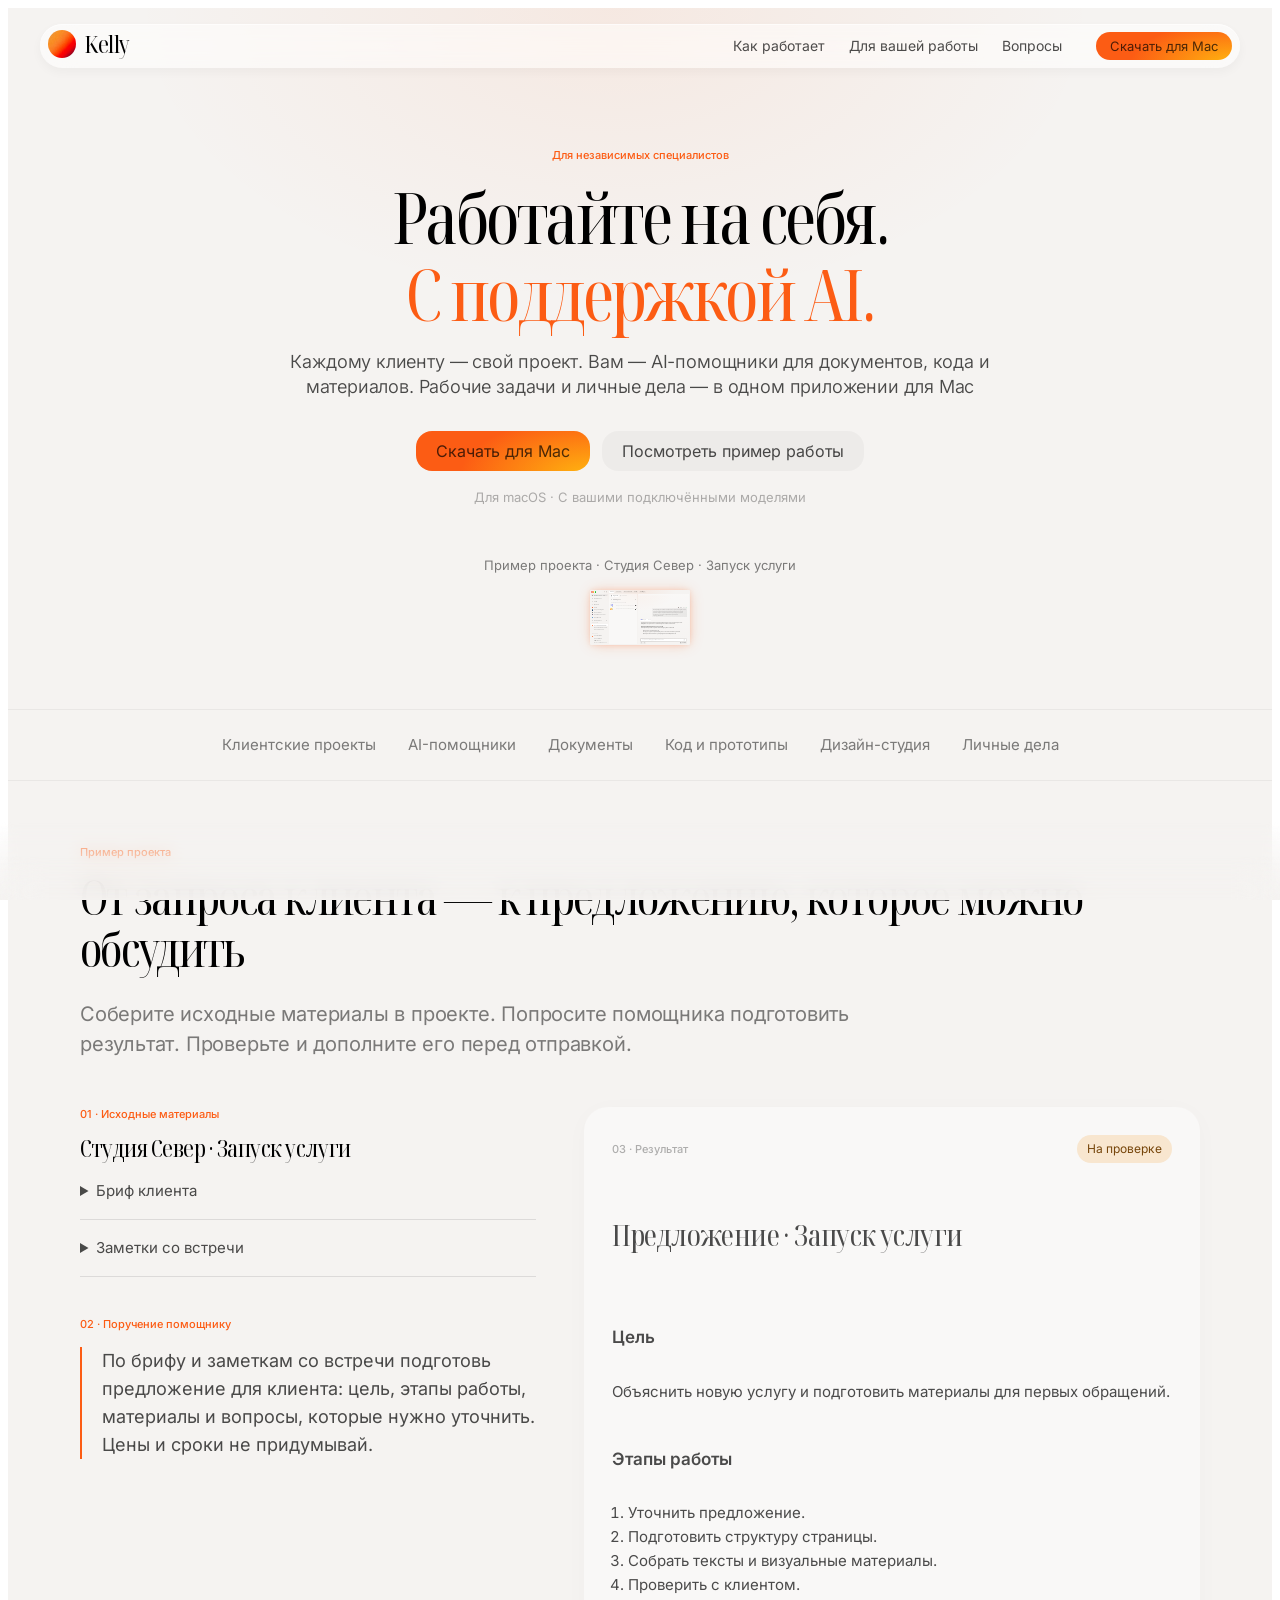
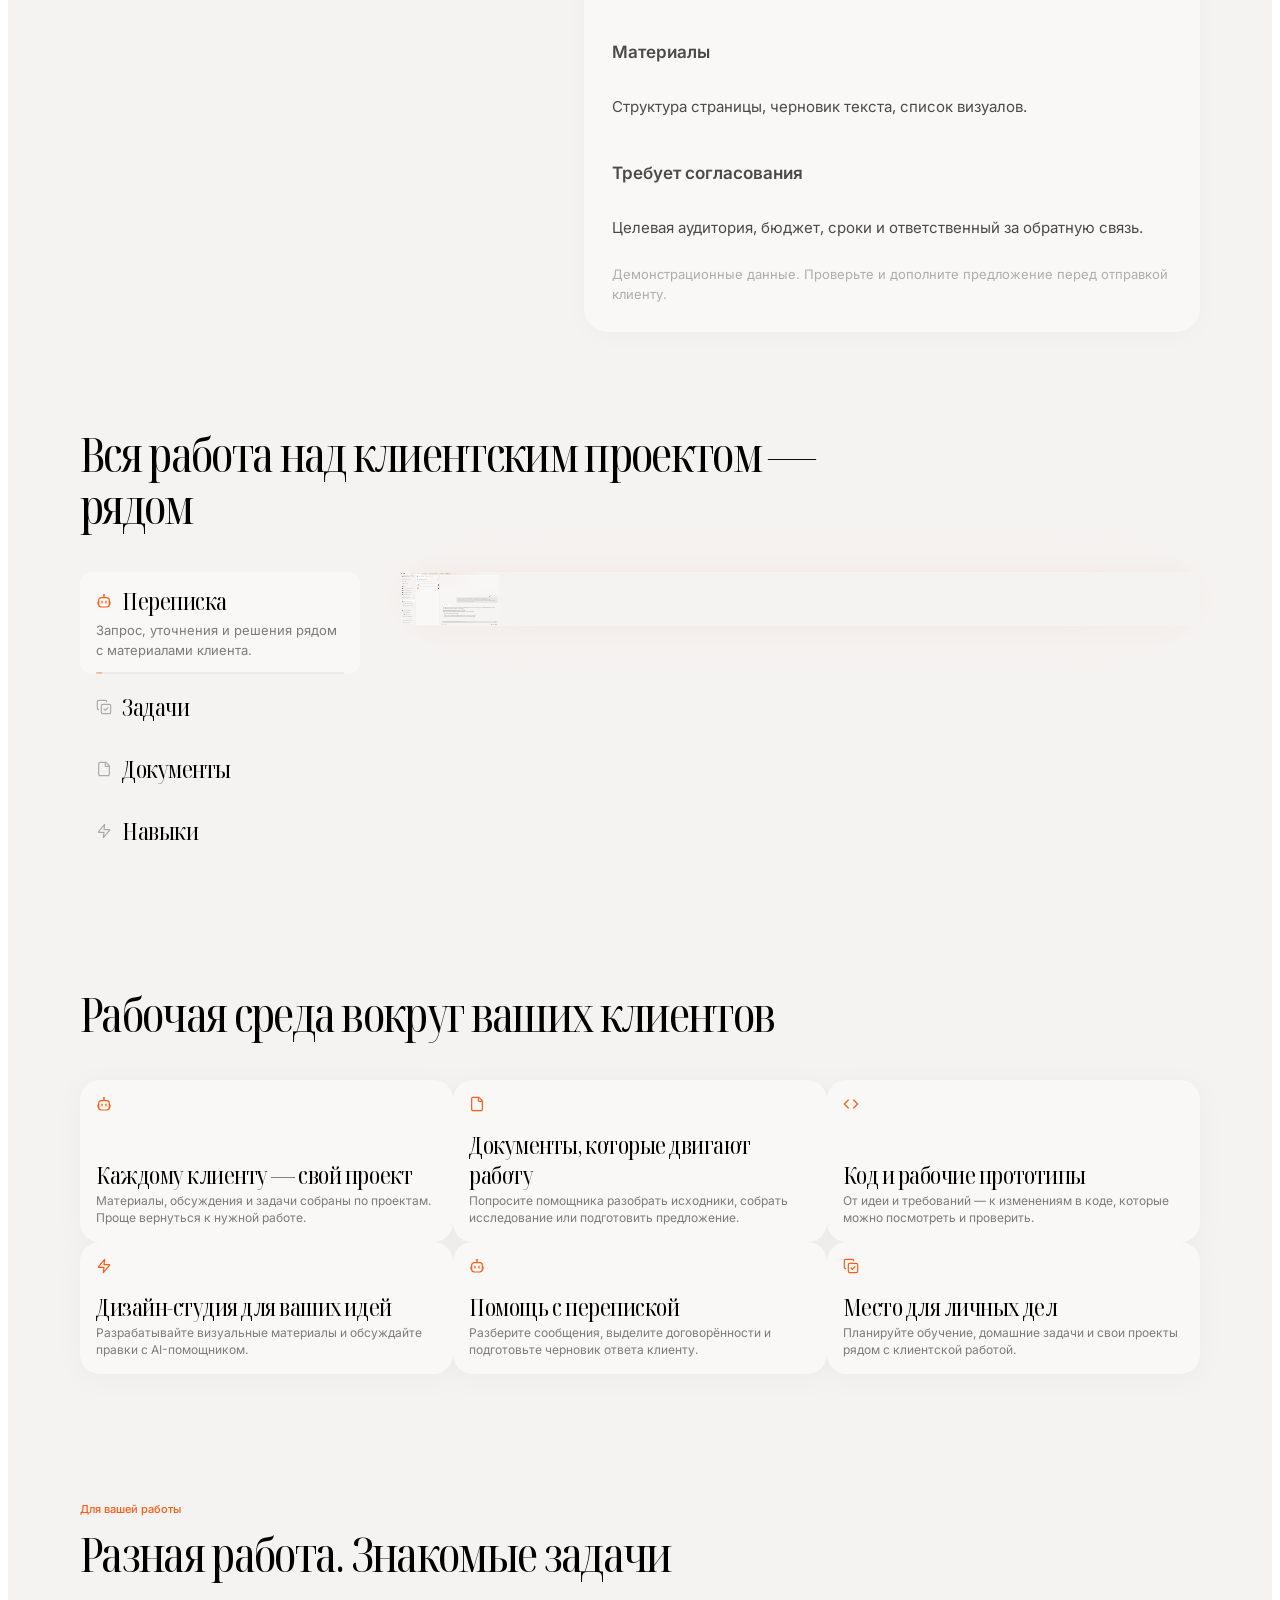
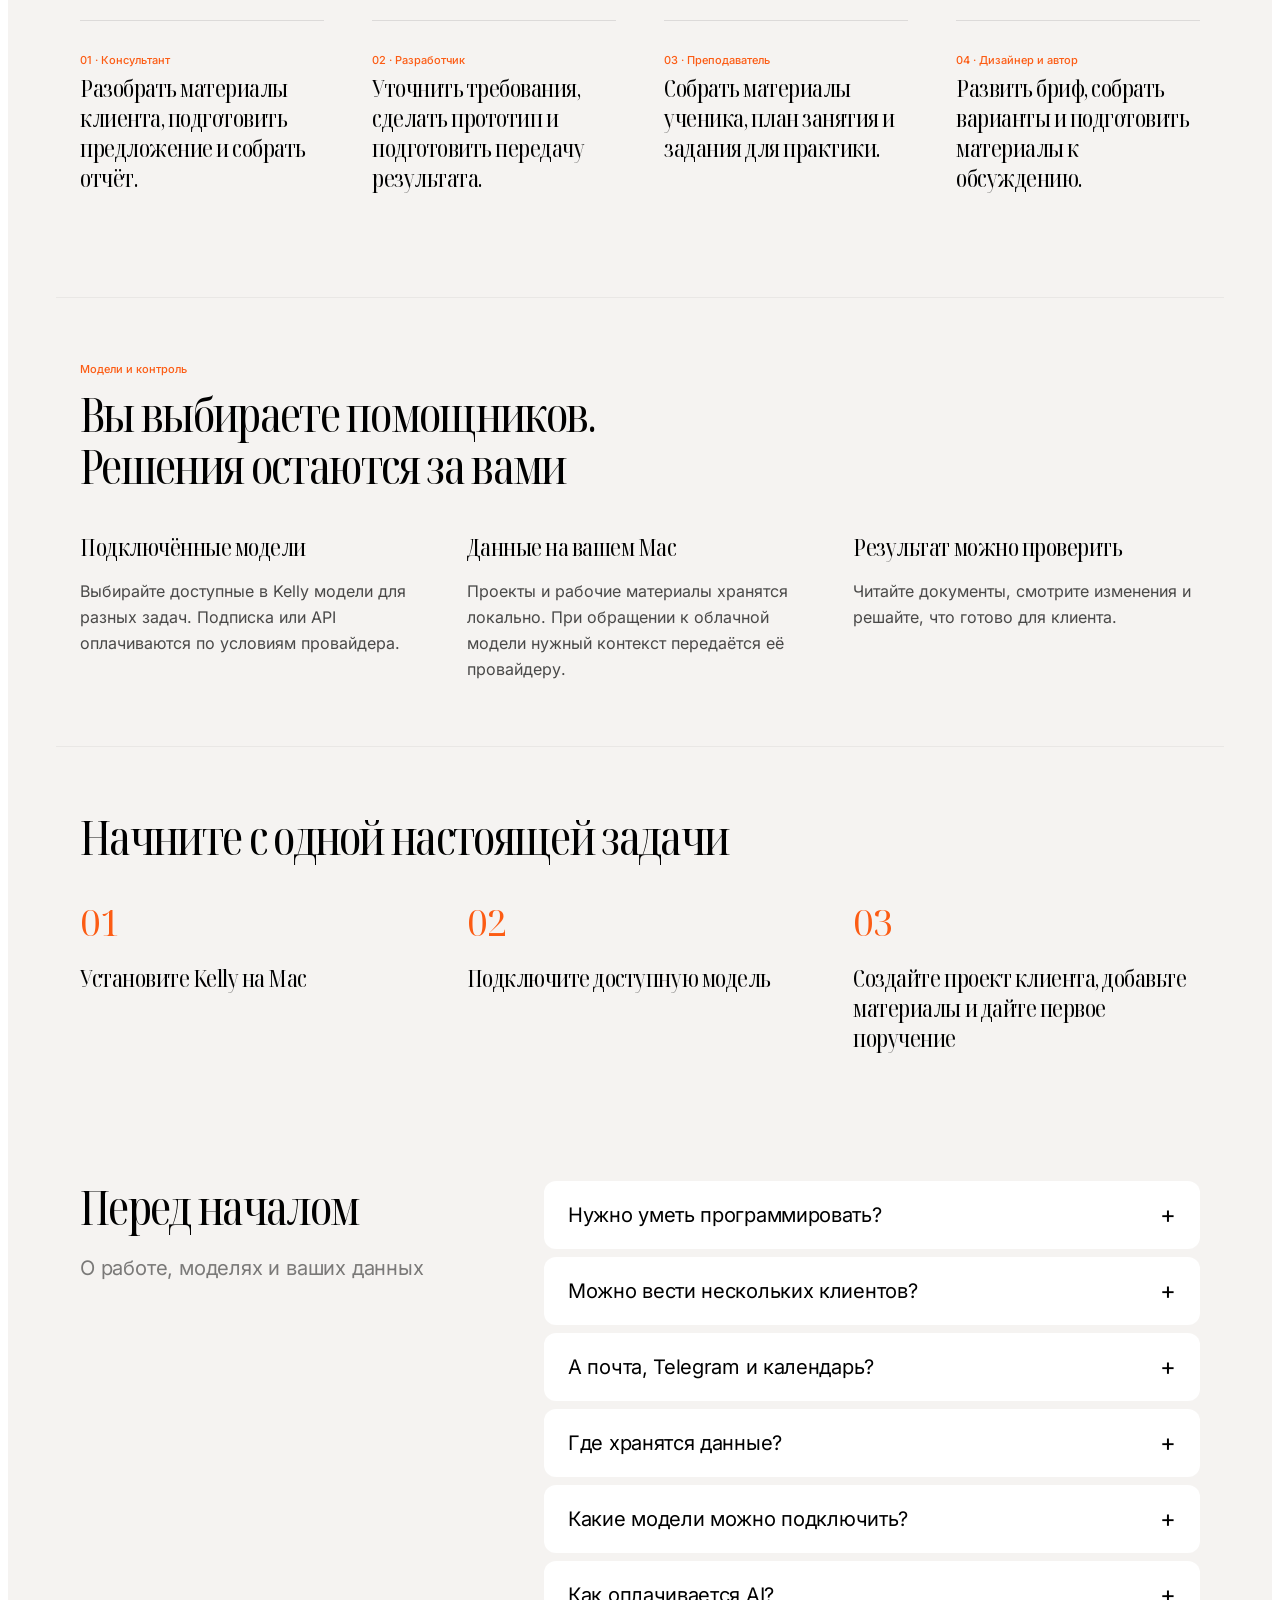
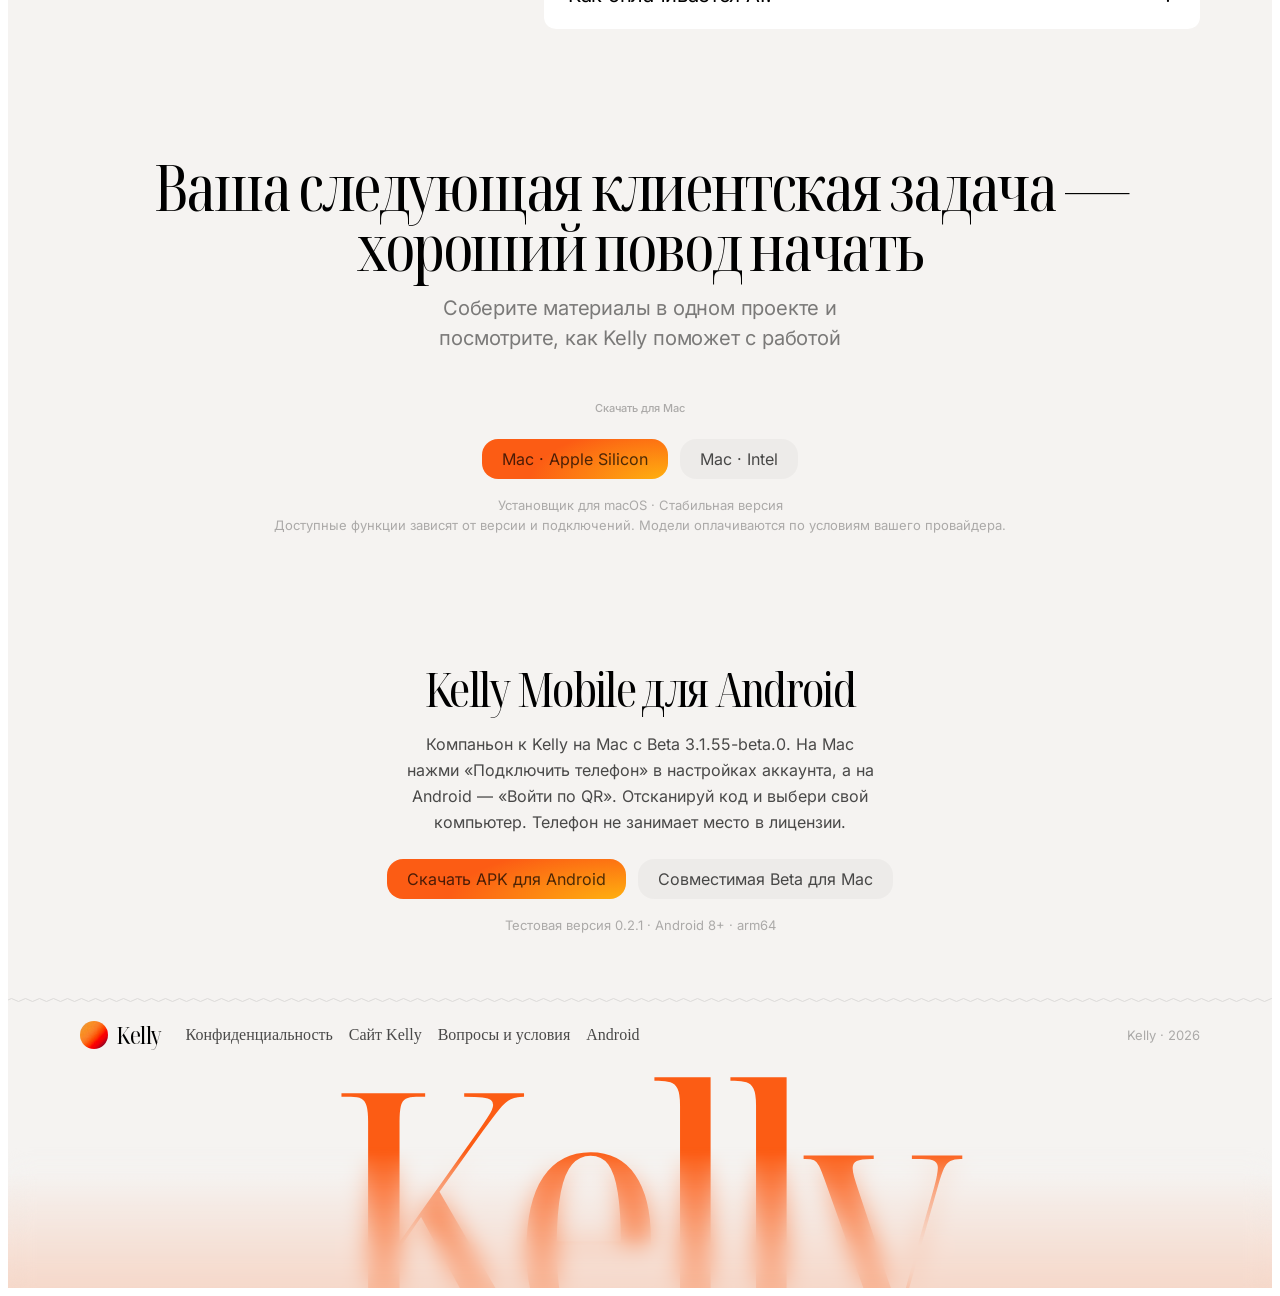
==== commit cfb277ed: "Restore Android download and QR connection entry (#1208)" ====
--- a/index.html
+++ b/index.html
@@ -1,4 +1,4 @@
 <!doctype html>
-<html lang="ru"><head><meta charset="UTF-8"/><meta name="viewport" content="width=device-width, initial-scale=1.0"/><title>Kelly — рабочее пространство независимого специалиста</title>  <script type="module" crossorigin src="/assets/index-DdScVKxA.js"></script>
+<html lang="ru"><head><meta charset="UTF-8"/><meta name="viewport" content="width=device-width, initial-scale=1.0"/><title>Kelly — рабочее пространство независимого специалиста</title>  <script type="module" crossorigin src="/assets/index-p_EAkSva.js"></script>
   <link rel="stylesheet" crossorigin href="/assets/index-SoAXJhwM.css">
 </head><body><div id="root"></div></body></html>
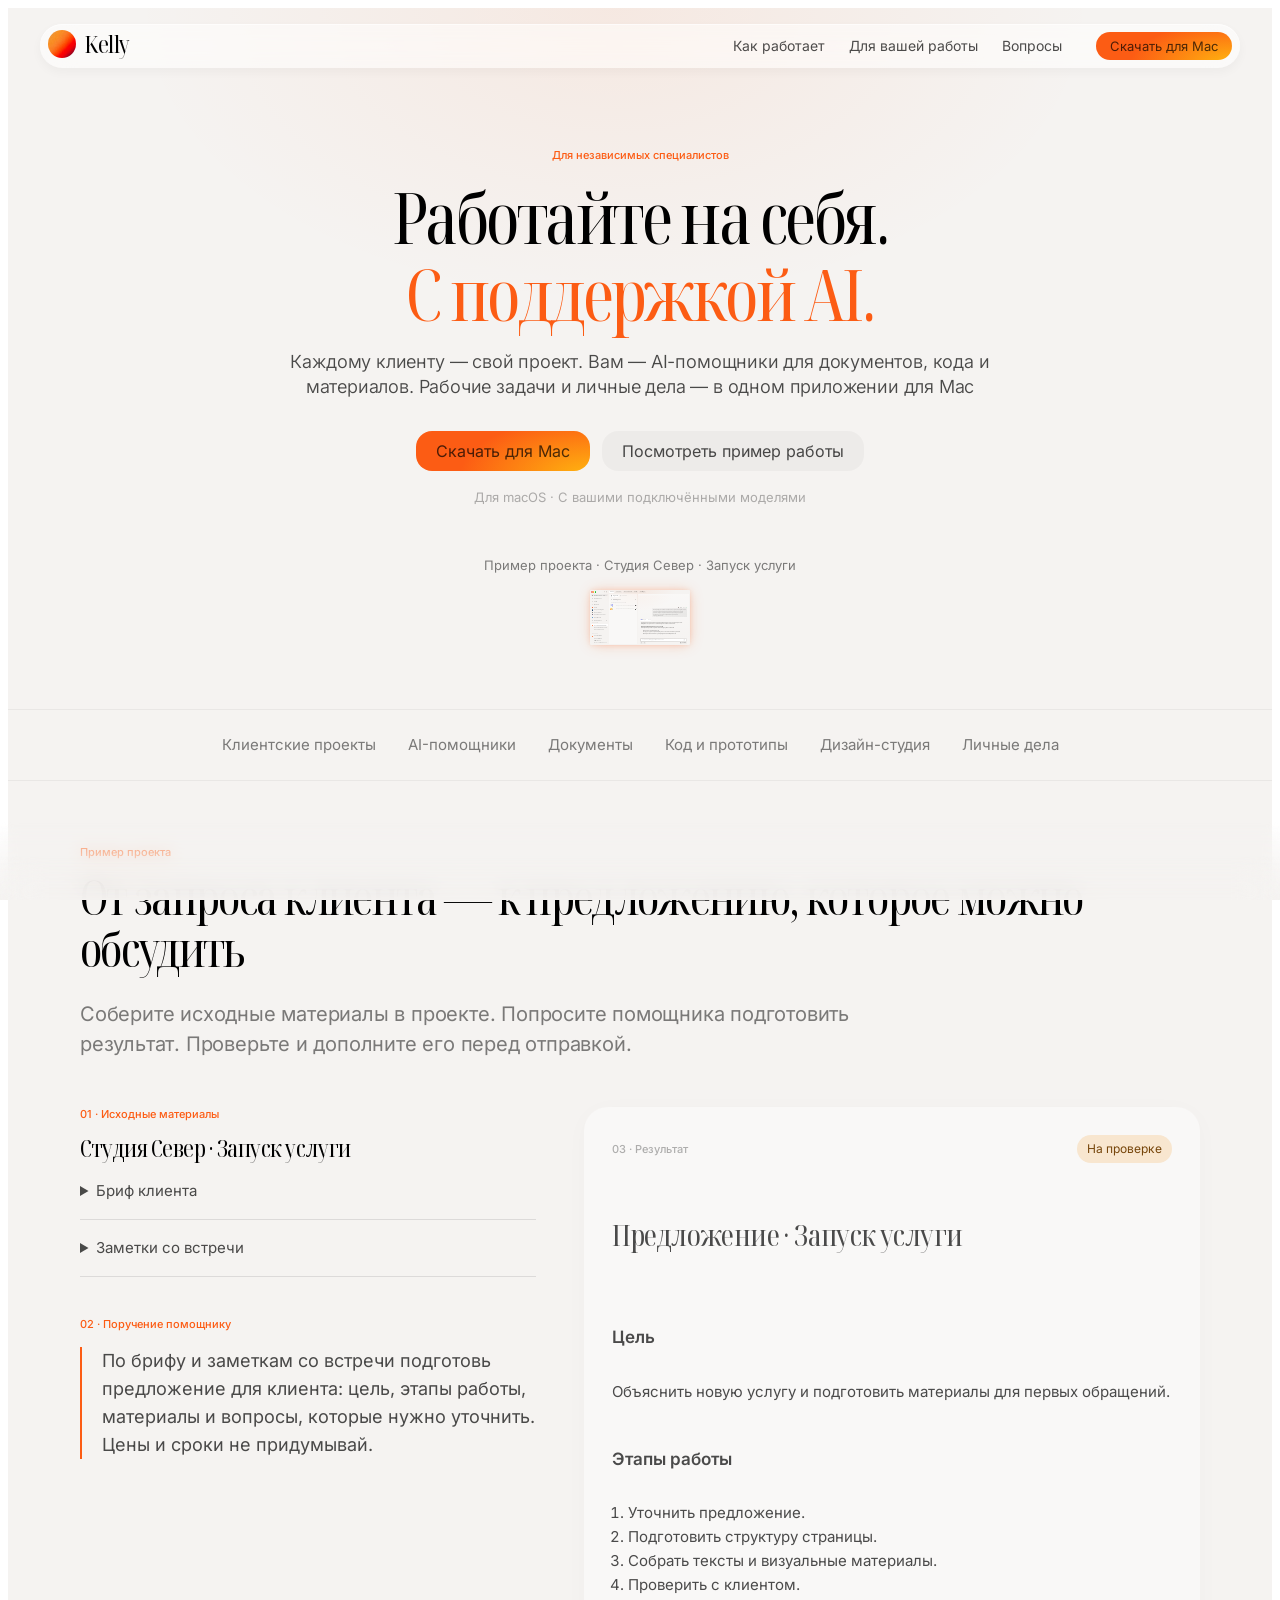
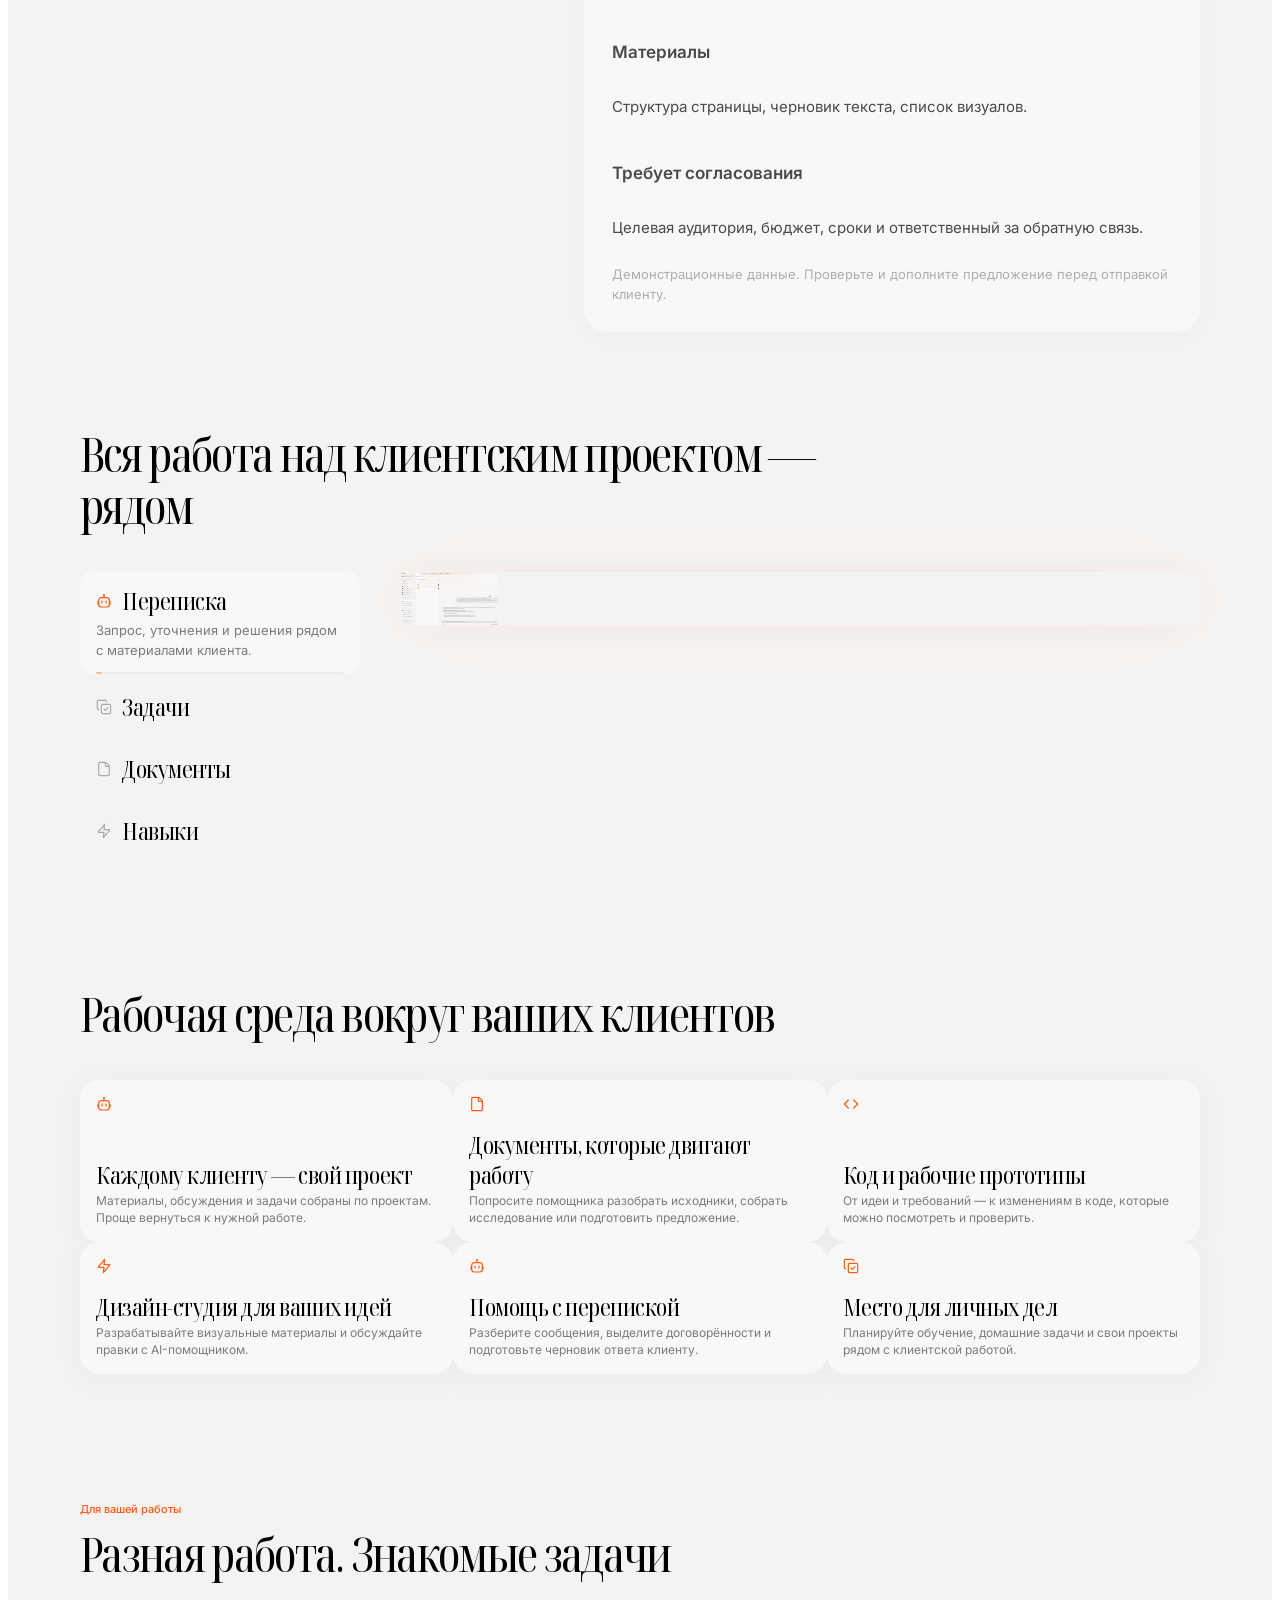
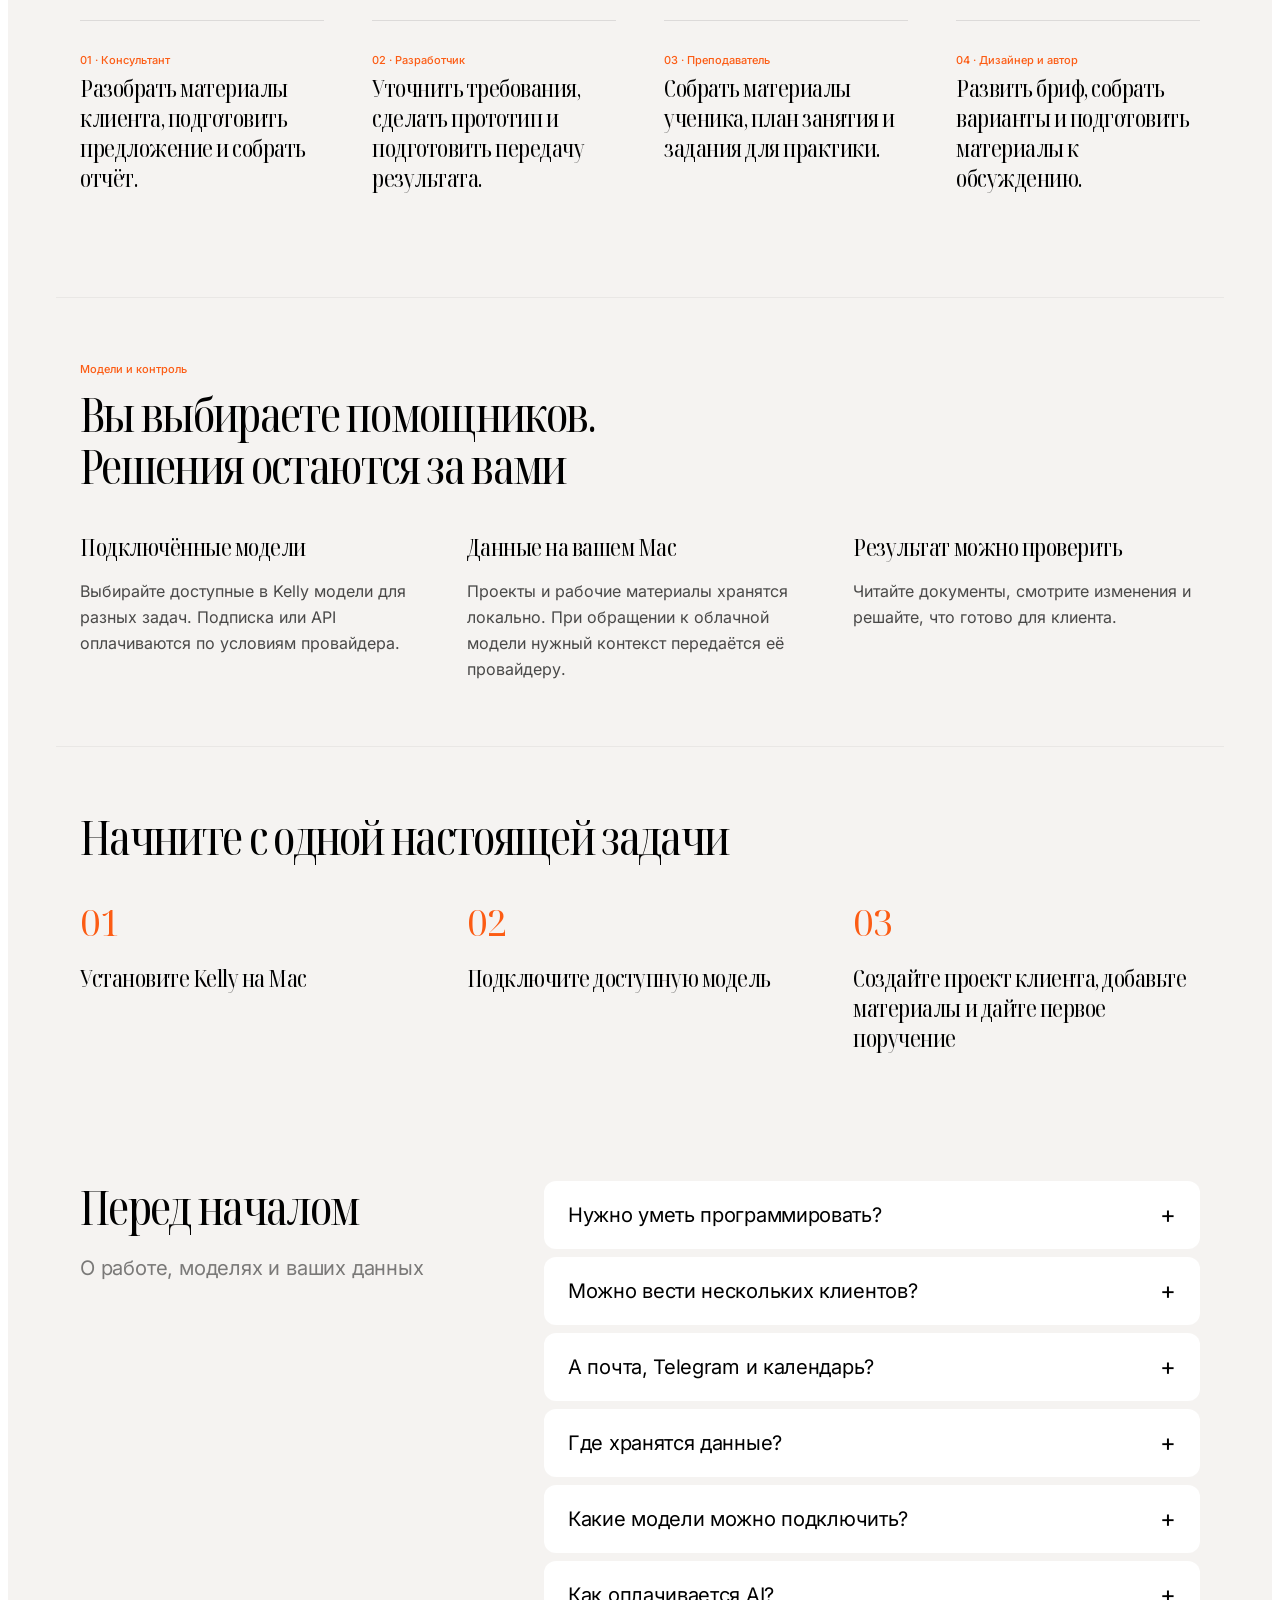
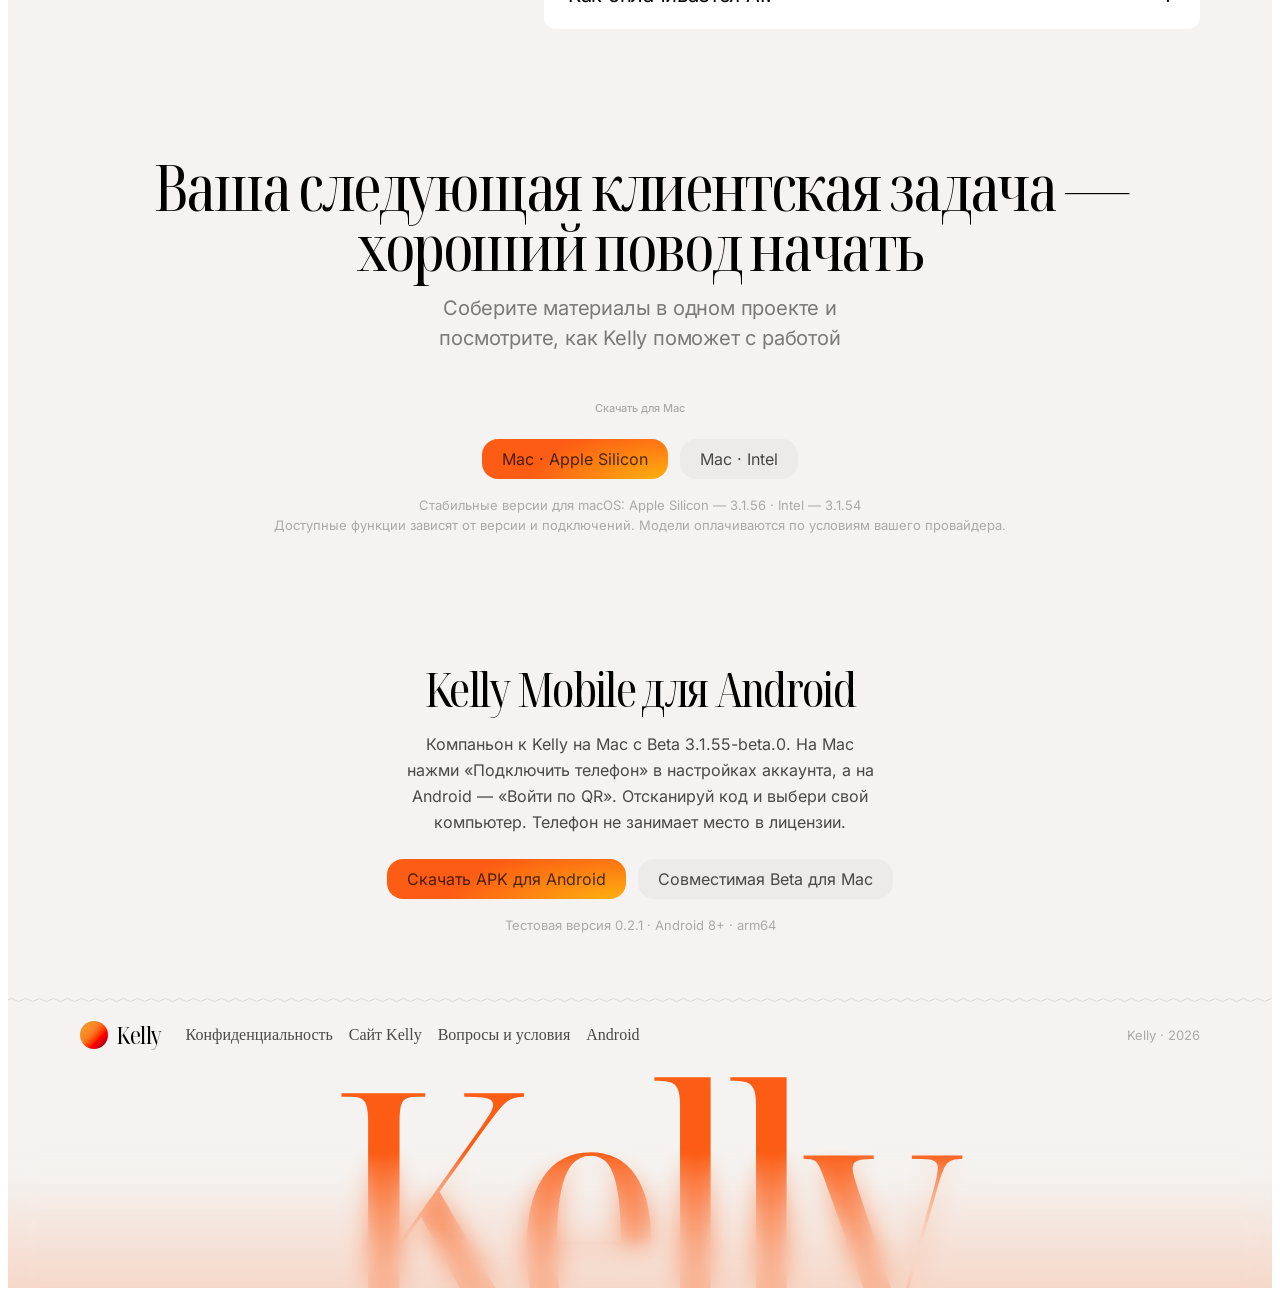
==== commit d2943d4f: "Restore Intel 3.1.54 download and show Mac release versions (#1149)" ====
--- a/index.html
+++ b/index.html
@@ -1,4 +1,4 @@
 <!doctype html>
-<html lang="ru"><head><meta charset="UTF-8"/><meta name="viewport" content="width=device-width, initial-scale=1.0"/><title>Kelly — рабочее пространство независимого специалиста</title>  <script type="module" crossorigin src="/assets/index-p_EAkSva.js"></script>
+<html lang="ru"><head><meta charset="UTF-8"/><meta name="viewport" content="width=device-width, initial-scale=1.0"/><title>Kelly — рабочее пространство независимого специалиста</title>  <script type="module" crossorigin src="/assets/index-Cq4u96ix.js"></script>
   <link rel="stylesheet" crossorigin href="/assets/index-SoAXJhwM.css">
 </head><body><div id="root"></div></body></html>
